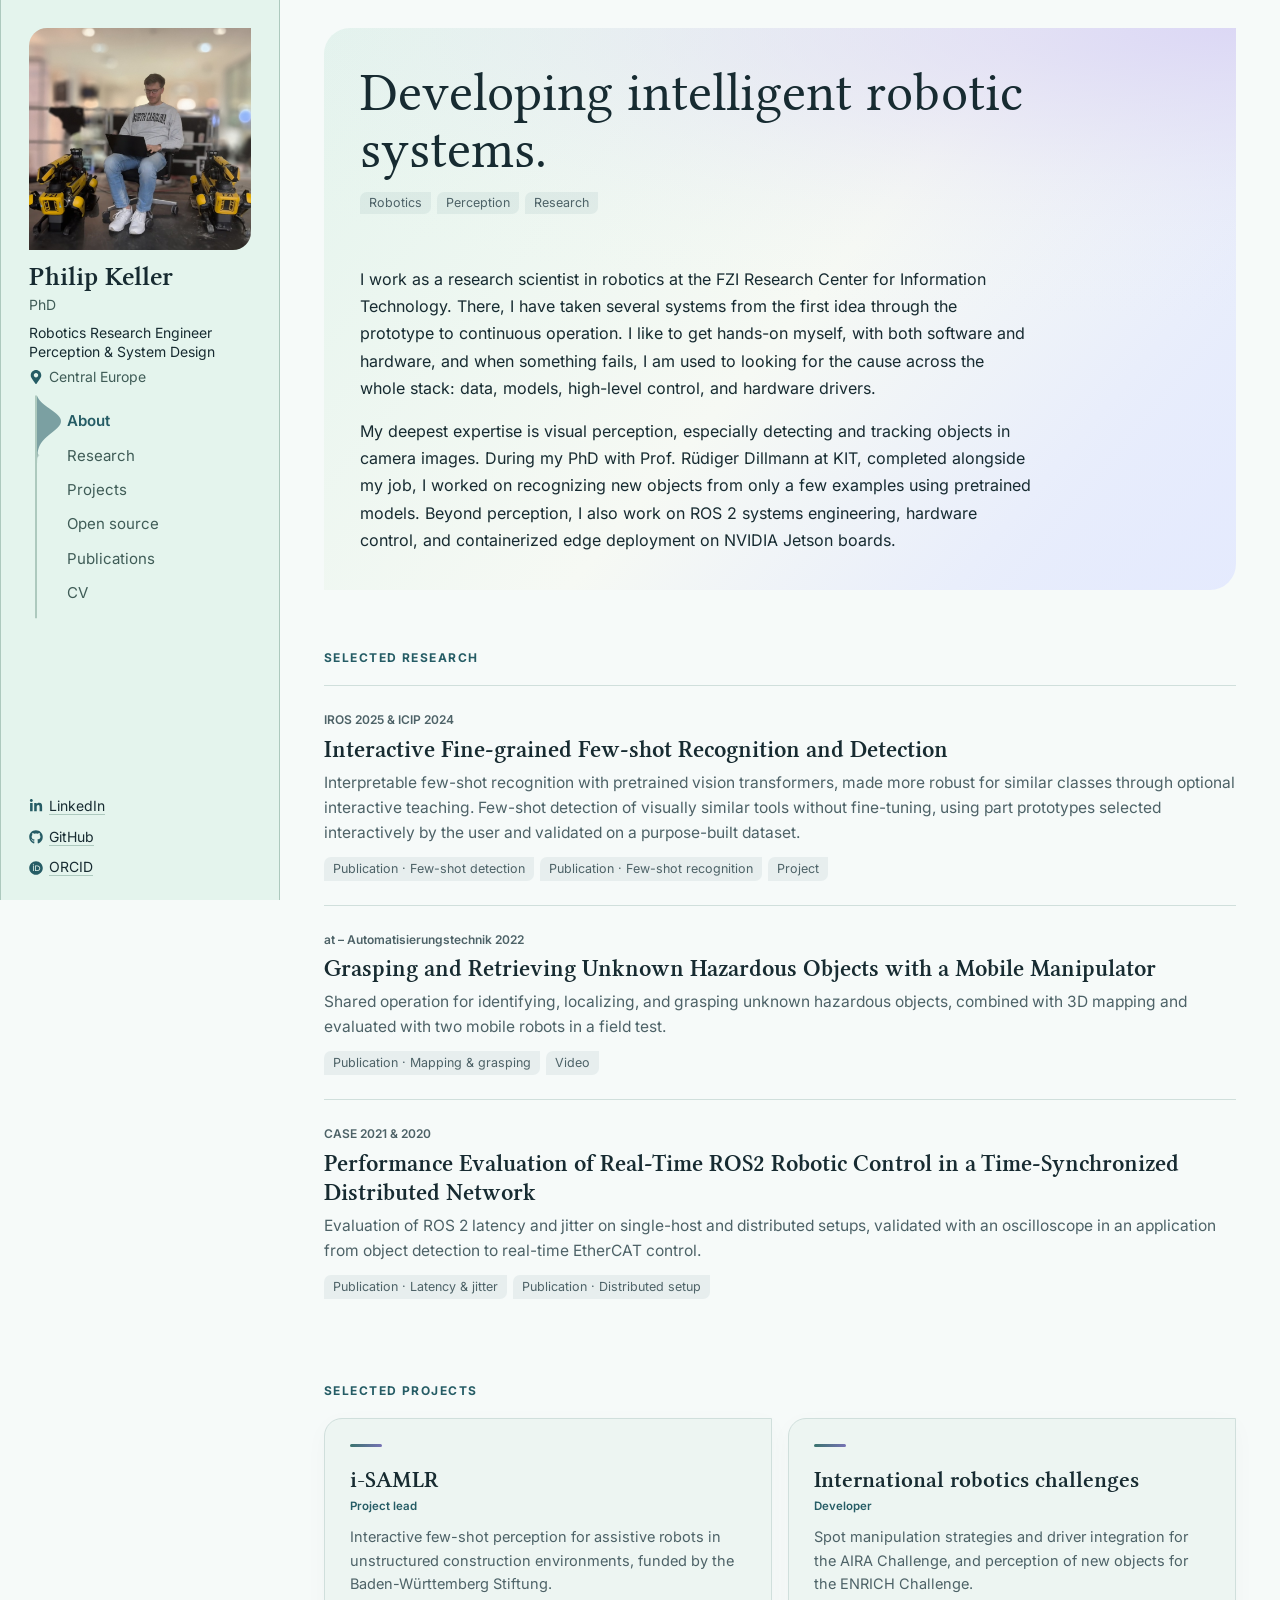
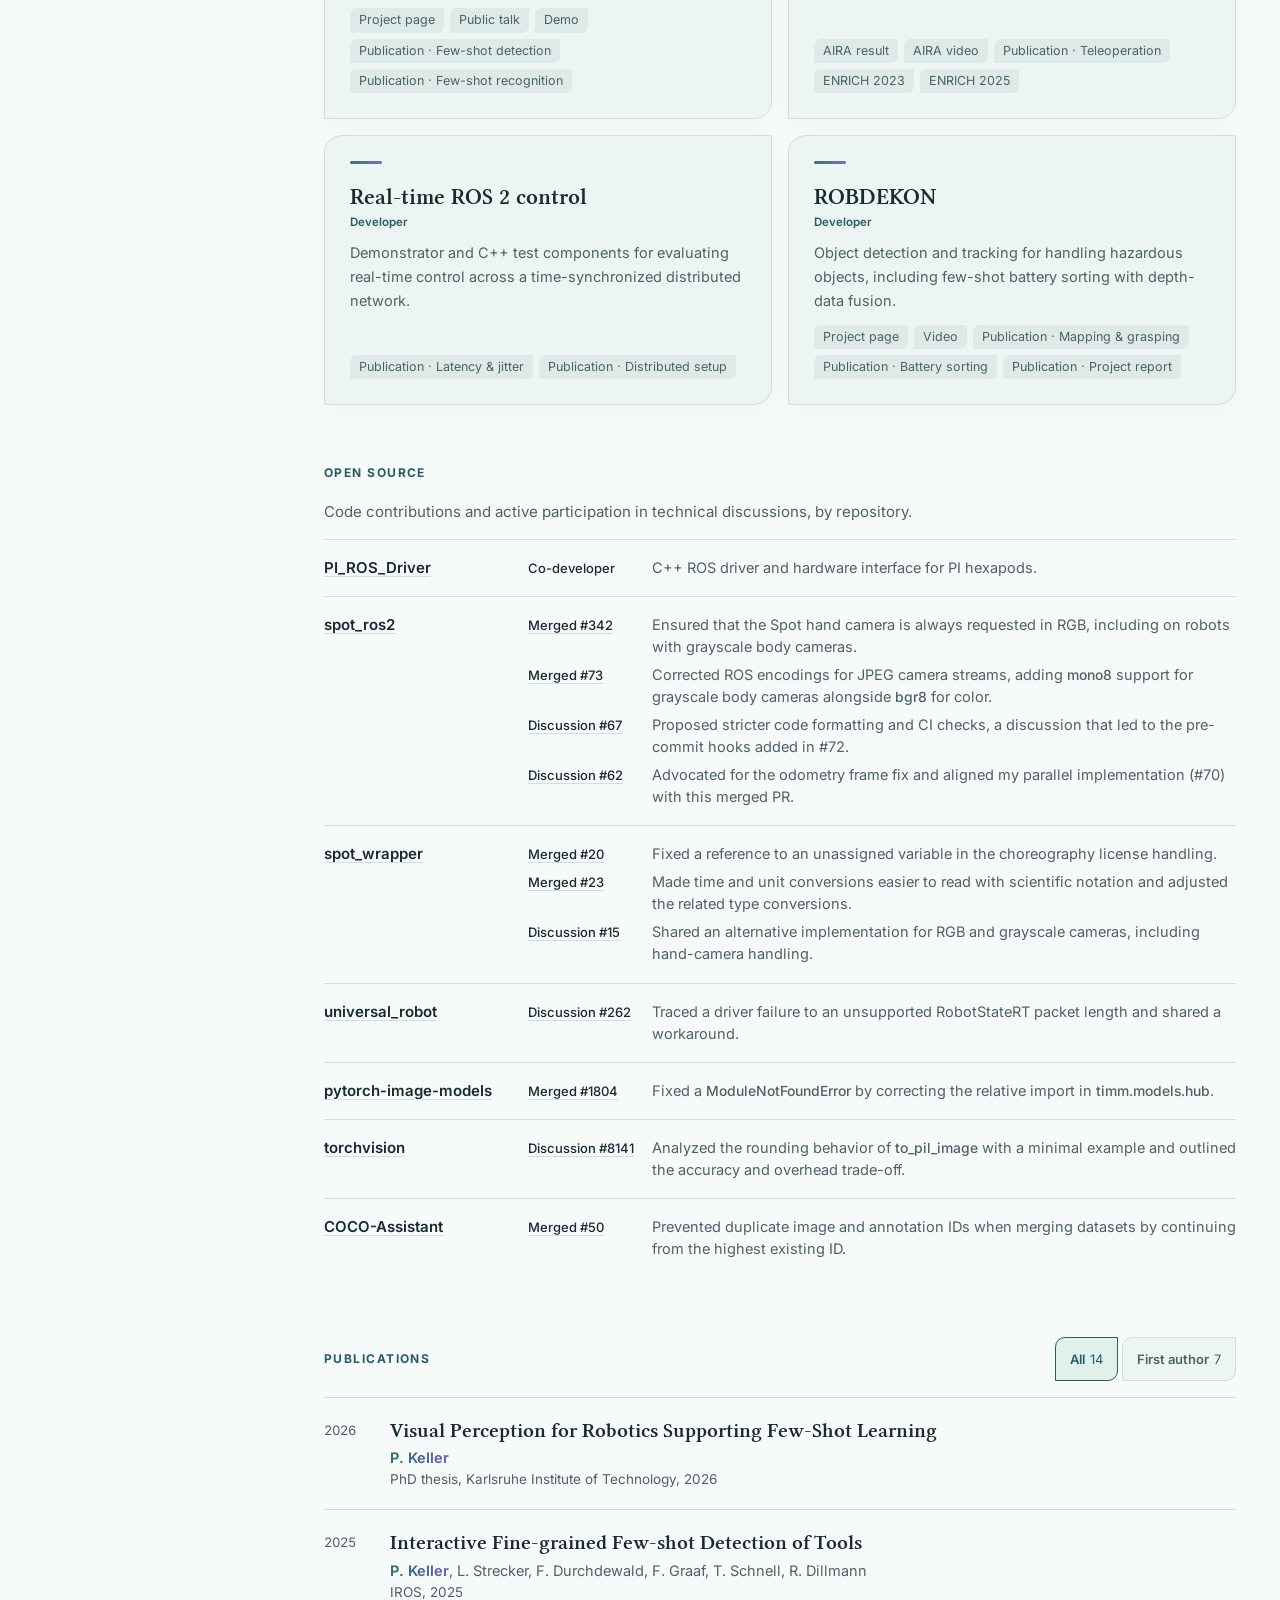
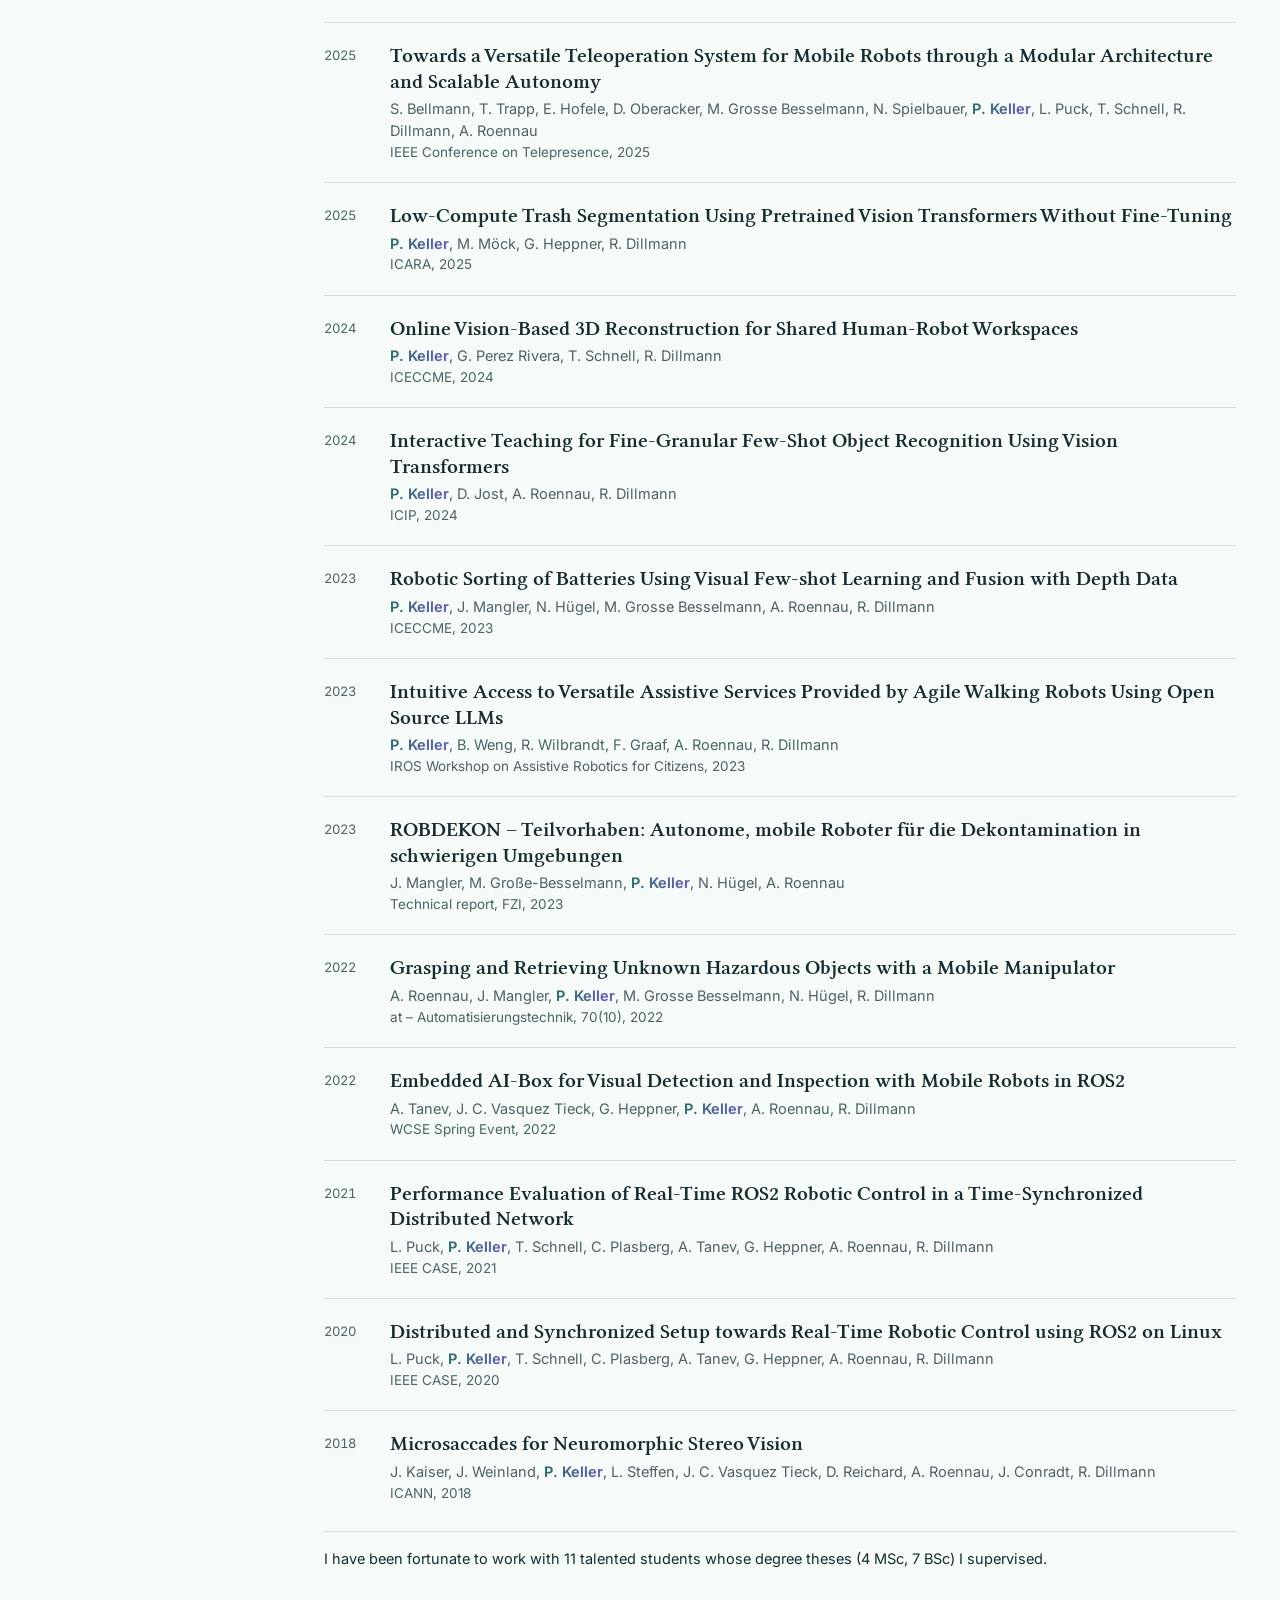
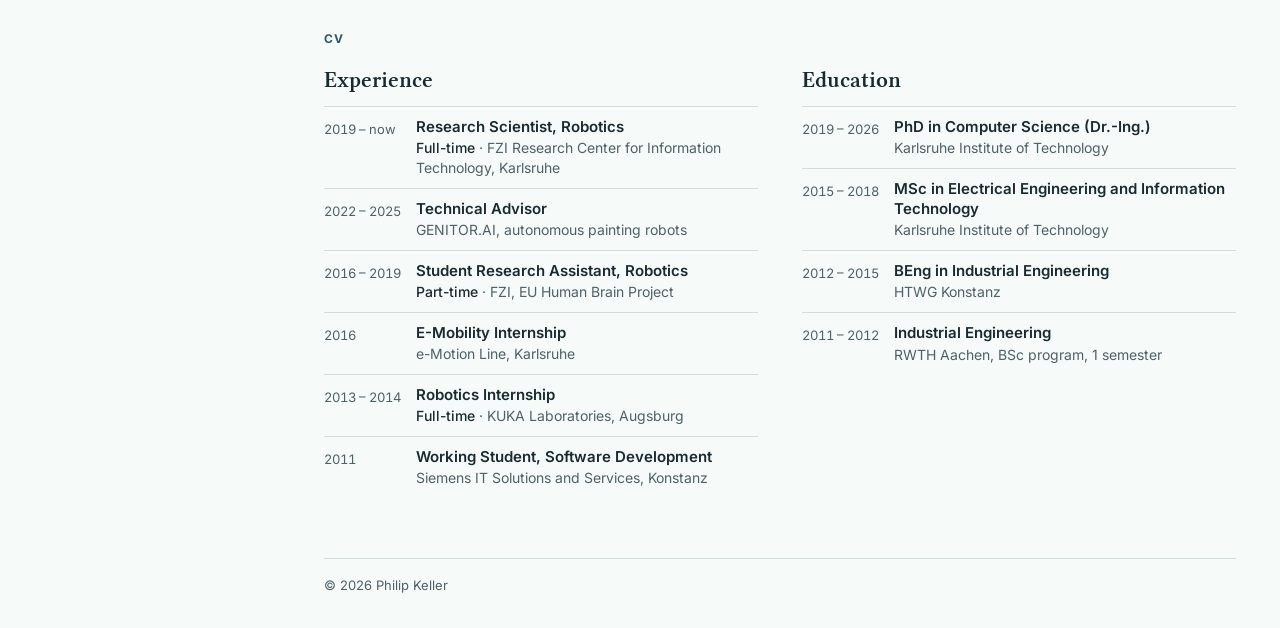
==== index.html @ fcc89dd8 "Add scroll morph header and section bells on narrow screens Co-Authored-By: Claude Opus 5.5 <noreply" ====
<!doctype html>
<html lang="en">
<head>
  <meta charset="utf-8">
  <meta name="viewport" content="width=device-width, initial-scale=1">
  <title>Philip Keller | Robotics Research Engineer</title>
  <meta name="description" content="Philip Keller is a robotics research engineer working on few-shot visual perception and system design for real hardware.">
  <meta name="color-scheme" content="light dark">
  <meta name="theme-color" media="(max-width: 860px) and (prefers-color-scheme: light)" content="#e4f4ed">
  <meta name="theme-color" media="(max-width: 860px) and (prefers-color-scheme: dark)" content="#1d3b36">
  <link rel="canonical" href="https://philipsgithub.github.io/">
  <link rel="icon" href="assets/favicon-white-32.png?v=3" sizes="32x32" type="image/png" media="(prefers-color-scheme: dark)">
  <link rel="icon" href="assets/favicon-white-128.png?v=3" sizes="128x128" type="image/png" media="(prefers-color-scheme: dark)">
  <link rel="icon" href="assets/favicon-black-32.png?v=3" sizes="32x32" type="image/png" media="(prefers-color-scheme: light)">
  <link rel="icon" href="assets/favicon-black-128.png?v=3" sizes="128x128" type="image/png" media="(prefers-color-scheme: light)">
  <link rel="apple-touch-icon" href="assets/apple-touch-icon.png?v=4" sizes="180x180">
  <meta property="og:type" content="profile">
  <meta property="og:title" content="Philip Keller | Robotics Research Engineer">
  <meta property="og:description" content="Few-shot visual perception and system design for real hardware.">
  <meta property="og:url" content="https://philipsgithub.github.io/">
  <meta property="og:image" content="https://philipsgithub.github.io/assets/robotics-photo.jpg">
  <link rel="preload" href="assets/fonts/Inter-Variable.woff2" as="font" type="font/woff2" crossorigin>
  <link rel="preload" href="assets/fonts/LibertinusSerif-Regular.woff2" as="font" type="font/woff2" crossorigin>
  <link rel="stylesheet" href="style.css">
  <link rel="stylesheet" href="common.css">
  <link rel="stylesheet" href="theme.css">
  <link rel="stylesheet" href="cv.css">
  <link rel="stylesheet" href="compact.css">
  <link rel="stylesheet" href="icons.css">
  <link rel="stylesheet" href="sidebar-fit.css">
  <link rel="stylesheet" href="top-header.css">
  <link rel="stylesheet" href="nav-rail.css">
  <link rel="stylesheet" href="shape-align.css">
  <link rel="stylesheet" href="narrow-nav.css">
  <link rel="stylesheet" href="entry-links.css">
  <link rel="stylesheet" href="density-row.css">
  <link rel="stylesheet" href="header-morph.css">
  <script src="script.js" defer></script>
  <script src="navigation.js" defer></script>
  <script src="compact.js" defer></script>
  <script src="about-align.js" defer></script>
  <script src="header-morph.js" defer></script>
  <script src="identity-align.js" defer></script>
  <script src="density-rail.js" defer></script>
</head>
<body>
  <a class="skip" href="#content">Skip to content</a>
  <div class="compact-bar">
    <a class="compact-id" href="#top" data-scroll-top>
      <img src="assets/robotics-photo.jpg" width="785" height="785" alt="">
      <span><strong>Philip Keller</strong><small>Robotics Research Engineer</small></span>
    </a>
    <nav aria-label="Sections, compact">
      <a href="#about">About</a>
      <a href="#research">Research</a>
      <a href="#projects">Projects</a>
      <a href="#open-source" aria-label="Open source"><span class="nav-full">Open source</span><span class="nav-short" aria-hidden="true">OSS</span></a>
      <a href="#publications" aria-label="Publications"><span class="nav-full">Publications</span><span class="nav-short" aria-hidden="true">Pubs</span></a>
      <a href="#cv">CV</a>
    </nav>
  </div>
  <div class="shell">
    <aside class="side">
      <div class="identity">
        <img src="assets/robotics-photo.jpg" width="785" height="785" alt="Philip Keller working on a laptop between two Spot robots" data-scroll-top>
        <div>
          <h1><a class="home-link" href="#top" data-scroll-top>Philip Keller</a></h1>
          <p class="degree">PhD</p>
          <p class="role"><span class="role-title">Robotics Research Engineer</span><br><span class="role-focus">Perception &amp; System Design</span></p>
          <p class="place"><svg class="icon" viewBox="0 0 750 1000" aria-hidden="true" focusable="false"><!-- Font Awesome Free 5.15.4 by @fontawesome - https://fontawesome.com License - https://fontawesome.com/license/free (Icons: CC BY 4.0, Fonts: SIL OFL 1.1, Code: MIT License) --><path d="M336 980C355 1007 395 1007 414 980C698 569 750 526 750 375C750 168 582 0 375 0C168 0 0 168 0 375C0 526 52 569 336 980ZM375 531C289 531 219 461 219 375C219 289 289 219 375 219C461 219 531 289 531 375C531 461 461 531 375 531Z"/></svg><span>Central Europe</span></p>
        </div>
      </div>
      <nav aria-label="Sections">
        <a href="#about">About</a>
        <a href="#research">Research</a>
        <a href="#projects">Projects</a>
        <a href="#open-source" aria-label="Open source"><span class="nav-full">Open source</span><span class="nav-short" aria-hidden="true">OSS</span></a>
        <a href="#publications" aria-label="Publications"><span class="nav-full">Publications</span><span class="nav-short" aria-hidden="true">Pubs</span></a>
        <a href="#cv">CV</a>
      </nav>
      <ul class="links">
        <li><a href="https://www.linkedin.com/in/philip-c-keller" rel="me noopener"><svg class="icon" viewBox="0 0 875 1000" aria-hidden="true" focusable="false"><!-- Font Awesome Free 5.15.4 by @fontawesome - https://fontawesome.com License - https://fontawesome.com/license/free (Icons: CC BY 4.0, Fonts: SIL OFL 1.1, Code: MIT License) --><path d="M196 875V291H14V875ZM105 211C163 211 210 163 210 105C210 47 163 0 105 0C47 0 0 47 0 105C0 163 47 211 105 211ZM875 875V554C875 397 842 276 658 276C570 276 510 325 486 371H483V291H309V875H491V586C491 510 505 436 599 436C692 436 694 523 694 591V875Z"/></svg><span>LinkedIn</span></a></li>
        <li><a href="https://github.com/philipsgithub" rel="me noopener"><svg class="icon" viewBox="0 0 969 1000" aria-hidden="true" focusable="false"><!-- Font Awesome Free 5.15.4 by @fontawesome - https://fontawesome.com License - https://fontawesome.com/license/free (Icons: CC BY 4.0, Fonts: SIL OFL 1.1, Code: MIT License) --><path d="M324 776C324 772 319 768 313 769C307 769 303 772 303 776C303 780 308 784 314 783C320 783 324 780 324 776ZM263 767C262 771 266 776 272 777C277 779 283 777 284 773C285 769 281 765 275 763C270 762 264 763 263 767ZM350 764C344 765 340 770 341 774C342 778 346 780 352 779C358 778 362 774 361 770C360 766 356 763 350 764ZM478 16C207 16 0 221 0 492C0 709 136 894 331 959C356 963 365 949 365 936C365 924 364 857 364 816C364 816 228 845 199 758C199 758 177 701 145 686C145 686 100 655 148 656C148 656 196 660 223 706C266 781 337 760 365 747C369 716 383 694 397 681C288 669 177 654 177 466C177 412 192 385 223 351C218 338 202 286 229 218C270 205 363 271 363 271C402 260 444 254 486 254C528 254 570 260 609 271C609 271 702 205 743 218C770 286 753 338 748 351C779 386 799 412 799 466C799 654 684 669 575 681C593 696 608 726 608 772C608 838 607 919 607 935C607 948 616 963 641 959C836 894 969 709 969 492C969 221 749 16 478 16ZM190 689C187 691 188 695 191 699C194 702 198 704 201 701C204 699 203 695 200 691C197 688 193 686 190 689ZM169 673C168 676 169 679 173 681C176 683 181 683 182 680C183 677 181 674 177 672C173 671 170 671 169 673ZM232 743C229 746 231 751 235 755C239 759 244 760 247 757C250 754 249 749 245 745C241 741 235 740 232 743ZM210 714C207 716 207 722 210 726C213 730 218 732 221 730C224 727 224 722 221 718C218 714 213 711 210 714Z"/></svg><span>GitHub</span></a></li>
        <li><a href="https://orcid.org/0000-0002-4588-0748" rel="me noopener"><svg class="icon" viewBox="0 0 1000 1000" aria-hidden="true" focusable="false"><!-- Font Awesome Free 5.15.4 by @fontawesome - https://fontawesome.com License - https://fontawesome.com/license/free (Icons: CC BY 4.0, Fonts: SIL OFL 1.1, Code: MIT License) --><path d="M576 368H486V668H579C711 668 741 568 741 518C741 437 690 368 576 368ZM500 16C232 16 16 232 16 500C16 768 232 984 500 984C768 984 984 768 984 500C984 232 768 16 500 16ZM342 720H284V315H342ZM313 269C292 269 275 252 275 231C275 210 292 192 313 192C334 192 351 210 351 231C351 252 334 269 313 269ZM586 721H428V315H585C735 315 801 422 801 518C801 622 720 721 586 721Z"/></svg><span>ORCID</span></a></li>
      </ul>
    </aside>

    <main id="content">
      <section id="about" class="intro">
        <div class="intro-heading">
        <h2>Developing intelligent robotic systems.</h2>
        <ul class="about-terms"><li>Robotics</li><li>Perception</li><li>Research</li></ul>
        </div>
        <div class="intro-copy">
        <p>I work as a research scientist in robotics at the FZI Research Center for Information Technology. There, I have taken several systems from the first idea through the prototype to continuous operation. I like to get hands-on myself, with both software and hardware, and when something fails, I am used to looking for the cause across the whole stack: data, models, high-level control, and hardware drivers.</p>
        <p>My deepest expertise is visual perception, especially detecting and tracking objects in camera images. During my PhD with Prof. Rüdiger Dillmann at KIT, completed alongside my job, I worked on recognizing new objects from only a few examples using pretrained models. Beyond perception, I also work on ROS&nbsp;2 systems engineering, hardware control, and containerized edge deployment on NVIDIA Jetson boards.</p>
        </div>
      </section>

      <section id="research">
        <h2 class="label">Selected research</h2>
        <article class="paper">
          <p class="venue">IROS 2025 &amp; ICIP 2024</p>
          <div>
            <h3>Interactive Fine-grained Few-shot Recognition and Detection</h3>
            <p>Interpretable few-shot recognition with pretrained vision transformers, made more robust for similar classes through optional interactive teaching. Few-shot detection of visually similar tools without fine-tuning, using part prototypes selected interactively by the user and validated on a purpose-built dataset.</p>
            <ul class="entry-links"><li><a href="https://doi.org/10.1109/IROS60139.2025.11246465" rel="noopener" aria-label="Publication · Few-shot detection: Interactive Fine-grained Few-shot Recognition and Detection">Publication · Few-shot detection</a></li><li><a href="https://doi.org/10.1109/ICIP51287.2024.10647556" rel="noopener" aria-label="Publication · Few-shot recognition: Interactive Fine-grained Few-shot Recognition and Detection">Publication · Few-shot recognition</a></li><li><a href="https://www.fzi.de/en/project/i-samlr/" rel="noopener" aria-label="Project: Interactive Fine-grained Few-shot Recognition and Detection">Project</a></li></ul>
          </div>
        </article>
        <article class="paper">
          <p class="venue">at – Automatisierungstechnik 2022</p>
          <div>
            <h3><a href="https://doi.org/10.1515/auto-2022-0061">Grasping and Retrieving Unknown Hazardous Objects with a Mobile Manipulator</a></h3>
            <p>Shared operation for identifying, localizing, and grasping unknown hazardous objects, combined with 3D mapping and evaluated with two mobile robots in a field test.</p>
            <ul class="entry-links"><li><a href="https://doi.org/10.1515/auto-2022-0061" rel="noopener" aria-label="Publication · Mapping &amp; grasping: Grasping and Retrieving Unknown Hazardous Objects with a Mobile Manipulator">Publication · Mapping &amp; grasping</a></li><li><a href="https://www.youtube.com/watch?v=ze_DPKZqLZw" rel="noopener" aria-label="Video: Grasping and Retrieving Unknown Hazardous Objects with a Mobile Manipulator">Video</a></li></ul>
          </div>
        </article>
        <article class="paper">
          <p class="venue">CASE 2021 &amp; 2020</p>
          <div>
            <h3><a href="https://doi.org/10.1109/CASE49439.2021.9551447">Performance Evaluation of Real-Time ROS2 Robotic Control in a Time-Synchronized Distributed Network</a></h3>
            <p>Evaluation of ROS&nbsp;2 latency and jitter on single-host and distributed setups, validated with an oscilloscope in an application from object detection to real-time EtherCAT control.</p>
            <ul class="entry-links"><li><a href="https://doi.org/10.1109/CASE49439.2021.9551447" rel="noopener" aria-label="Publication · Latency &amp; jitter: Performance Evaluation of Real-Time ROS2 Robotic Control in a Time-Synchronized Distributed Network">Publication · Latency &amp; jitter</a></li><li><a href="https://doi.org/10.1109/CASE48305.2020.9217010" rel="noopener" aria-label="Publication · Distributed setup: Performance Evaluation of Real-Time ROS2 Robotic Control in a Time-Synchronized Distributed Network">Publication · Distributed setup</a></li></ul>
          </div>
        </article>
      </section>

      <section id="projects">
        <h2 class="label">Selected projects</h2>
        <div class="grid">
          <article>
            <h3>i-SAMLR</h3>
            <p class="meta">Project lead</p>
            <p>Interactive few-shot perception for assistive robots in unstructured construction environments, funded by the Baden-Württemberg Stiftung.</p>
            <ul class="entry-links"><li><a href="https://www.fzi.de/en/project/i-samlr/" rel="noopener" aria-label="Project page: i-SAMLR">Project page</a></li><li><a href="https://www.drones-magazin.de/presse/bring-mir-den-hammer-kollege-roboter-vortrag-und-austausch-im-technoseum-zu-fragen-autonomer-robotik/" rel="noopener" aria-label="Public talk: i-SAMLR">Public talk</a></li><li><a href="https://www.fzi.de/en/2024/10/02/fzi-presents-mobile-robotics-on-day-of-german-unity/" rel="noopener" aria-label="Demo: i-SAMLR">Demo</a></li><li><a href="https://doi.org/10.1109/IROS60139.2025.11246465" rel="noopener" aria-label="Publication · Few-shot detection: i-SAMLR">Publication · Few-shot detection</a></li><li><a href="https://doi.org/10.1109/ICIP51287.2024.10647556" rel="noopener" aria-label="Publication · Few-shot recognition: i-SAMLR">Publication · Few-shot recognition</a></li></ul>
          </article>
          <article>
            <h3>International robotics challenges</h3>
            <p class="meta">Developer</p>
            <p>Spot manipulation strategies and driver integration for the AIRA Challenge, and perception of new objects for the ENRICH Challenge.</p>
            <ul class="entry-links"><li><a href="https://www.fzi.de/en/2024/06/19/fzi-research-center-for-information-technology-successful-at-aira-challenge/" rel="noopener" aria-label="AIRA result: International robotics challenges">AIRA result</a></li><li><a href="https://www.youtube.com/watch?v=AMxtxnGy-ZQ" rel="noopener" aria-label="AIRA video: International robotics challenges">AIRA video</a></li><li><a href="https://doi.org/10.1109/Telepresence66096.2025.11521742" rel="noopener" aria-label="Publication · Teleoperation: International robotics challenges">Publication · Teleoperation</a></li><li><a href="https://www.fkie.fraunhofer.de/en/press-releases/enrich2023-review.html" rel="noopener" aria-label="ENRICH 2023: International robotics challenges">ENRICH 2023</a></li><li><a href="https://www.fkie.fraunhofer.de/en/press-releases/summary-european-robotics-hackathon-2025.html" rel="noopener" aria-label="ENRICH 2025: International robotics challenges">ENRICH 2025</a></li></ul>
          </article>
          <article>
            <h3>Real-time ROS&nbsp;2 control</h3>
            <p class="meta">Developer</p>
            <p>Demonstrator and C++ test components for evaluating real-time control across a time-synchronized distributed network.</p>
            <ul class="entry-links"><li><a href="https://doi.org/10.1109/CASE49439.2021.9551447" rel="noopener" aria-label="Publication · Latency &amp; jitter: Real-time ROS 2 control">Publication · Latency &amp; jitter</a></li><li><a href="https://doi.org/10.1109/CASE48305.2020.9217010" rel="noopener" aria-label="Publication · Distributed setup: Real-time ROS 2 control">Publication · Distributed setup</a></li></ul>
          </article>
          <article>
            <h3>ROBDEKON</h3>
            <p class="meta">Developer</p>
            <p>Object detection and tracking for handling hazardous objects, including few-shot battery sorting with depth-data fusion.</p>
            <ul class="entry-links"><li><a href="https://www.fzi.de/en/project/robdekon-i-and-ii/" rel="noopener" aria-label="Project page: ROBDEKON">Project page</a></li><li><a href="https://www.youtube.com/watch?v=ze_DPKZqLZw" rel="noopener" aria-label="Video: ROBDEKON">Video</a></li><li><a href="https://doi.org/10.1515/auto-2022-0061" rel="noopener" aria-label="Publication · Mapping &amp; grasping: ROBDEKON">Publication · Mapping &amp; grasping</a></li><li><a href="https://doi.org/10.1109/ICECCME57830.2023.10253347" rel="noopener" aria-label="Publication · Battery sorting: ROBDEKON">Publication · Battery sorting</a></li><li><a href="https://doi.org/10.2314/KXP:1880638576" rel="noopener" aria-label="Publication · Project report: ROBDEKON">Publication · Project report</a></li></ul>
          </article>
        </div>
      </section>

      <section id="open-source">
        <h2 class="label">Open source</h2>
        <div class="oss-body">
          <p class="oss-intro">Code contributions and active participation in technical discussions, by repository.</p>
          <ul class="oss-repos">
            <li><a class="oss-repo" href="https://github.com/PI-PhysikInstrumente/PI_ROS_Driver"><code>PI_ROS_Driver</code></a><ul class="oss-items"><li><span class="oss-ref">Co-developer</span><span class="oss-text">C++ ROS driver and hardware interface for PI hexapods.</span></li></ul></li>
            <li><a class="oss-repo" href="https://github.com/rai-opensource/spot_ros2"><code>spot_ros2</code></a><ul class="oss-items"><li><a class="oss-ref" href="https://github.com/rai-opensource/spot_ros2/pull/342">Merged #342</a><span class="oss-text">Ensured that the Spot hand camera is always requested in RGB, including on robots with grayscale body cameras.</span></li><li><a class="oss-ref" href="https://github.com/rai-opensource/spot_ros2/pull/73">Merged #73</a><span class="oss-text">Corrected ROS encodings for JPEG camera streams, adding <code>mono8</code> support for grayscale body cameras alongside <code>bgr8</code> for color.</span></li><li><a class="oss-ref" href="https://github.com/rai-opensource/spot_ros2/issues/67">Discussion #67</a><span class="oss-text">Proposed stricter code formatting and CI checks, a discussion that led to the pre-commit hooks added in #72.</span></li><li><a class="oss-ref" href="https://github.com/rai-opensource/spot_ros2/pull/62#issuecomment-1578818037">Discussion #62</a><span class="oss-text">Advocated for the odometry frame fix and aligned my parallel implementation (#70) with this merged PR.</span></li></ul></li>
            <li><a class="oss-repo" href="https://github.com/rai-opensource/spot_wrapper"><code>spot_wrapper</code></a><ul class="oss-items"><li><a class="oss-ref" href="https://github.com/rai-opensource/spot_wrapper/pull/20">Merged #20</a><span class="oss-text">Fixed a reference to an unassigned variable in the choreography license handling.</span></li><li><a class="oss-ref" href="https://github.com/rai-opensource/spot_wrapper/pull/23">Merged #23</a><span class="oss-text">Made time and unit conversions easier to read with scientific notation and adjusted the related type conversions.</span></li><li><a class="oss-ref" href="https://github.com/rai-opensource/spot_wrapper/pull/15#issuecomment-1568293841">Discussion #15</a><span class="oss-text">Shared an alternative implementation for RGB and grayscale cameras, including hand-camera handling.</span></li></ul></li>
            <li><a class="oss-repo" href="https://github.com/ros-industrial/universal_robot"><code>universal_robot</code></a><ul class="oss-items"><li><a class="oss-ref" href="https://github.com/ros-industrial/universal_robot/issues/262#issuecomment-305138352">Discussion #262</a><span class="oss-text">Traced a driver failure to an unsupported RobotStateRT packet length and shared a workaround.</span></li></ul></li>
            <li><a class="oss-repo" href="https://github.com/huggingface/pytorch-image-models"><code>pytorch-image-models</code></a><ul class="oss-items"><li><a class="oss-ref" href="https://github.com/huggingface/pytorch-image-models/pull/1804">Merged #1804</a><span class="oss-text">Fixed a <code>ModuleNotFoundError</code> by correcting the relative import in <code>timm.models.hub</code>.</span></li></ul></li>
            <li><a class="oss-repo" href="https://github.com/pytorch/vision"><code>torchvision</code></a><ul class="oss-items"><li><a class="oss-ref" href="https://github.com/pytorch/vision/issues/8141#issuecomment-3795809474">Discussion #8141</a><span class="oss-text">Analyzed the rounding behavior of <code>to_pil_image</code> with a minimal example and outlined the accuracy and overhead trade-off.</span></li></ul></li>
            <li><a class="oss-repo" href="https://github.com/ashnair1/COCO-Assistant"><code>COCO-Assistant</code></a><ul class="oss-items"><li><a class="oss-ref" href="https://github.com/ashnair1/COCO-Assistant/pull/50">Merged #50</a><span class="oss-text">Prevented duplicate image and annotation IDs when merging datasets by continuing from the highest existing ID.</span></li></ul></li>
          </ul>
        </div>
      </section>

      <section id="publications">
        <div class="pub-head">
          <h2 class="label">Publications</h2>
          <div class="filter" role="group" aria-label="Filter publications">
            <button type="button" data-filter="all" aria-pressed="true">All <span>14</span></button>
            <button type="button" data-filter="first" aria-pressed="false">First author <span>7</span></button>
          </div>
        </div>
        <ol class="pubs">
          <li data-first data-year="2026"><a href="https://doi.org/10.5445/IR/1000197460">Visual Perception for Robotics Supporting Few-Shot Learning</a><p><b>P. Keller</b></p><p class="src">PhD thesis, Karlsruhe Institute of Technology, 2026</p></li>
          <li data-first data-year="2025"><a href="https://doi.org/10.1109/IROS60139.2025.11246465">Interactive Fine-grained Few-shot Detection of Tools</a><p><b>P. Keller</b>, L. Strecker, F. Durchdewald, F. Graaf, T. Schnell, R. Dillmann</p><p class="src">IROS, 2025</p></li>
          <li data-year="2025"><a href="https://doi.org/10.1109/Telepresence66096.2025.11521742">Towards a Versatile Teleoperation System for Mobile Robots through a Modular Architecture and Scalable Autonomy</a><p>S. Bellmann, T. Trapp, E. Hofele, D. Oberacker, M. Grosse Besselmann, N. Spielbauer, <b>P. Keller</b>, L. Puck, T. Schnell, R. Dillmann, A. Roennau</p><p class="src">IEEE Conference on Telepresence, 2025</p></li>
          <li data-first data-year="2025"><a href="https://doi.org/10.1109/ICARA64554.2025.10977695">Low-Compute Trash Segmentation Using Pretrained Vision Transformers Without Fine-Tuning</a><p><b>P. Keller</b>, M. Möck, G. Heppner, R. Dillmann</p><p class="src">ICARA, 2025</p></li>
          <li data-first data-year="2024"><a href="https://doi.org/10.1109/ICECCME62383.2024.10797153">Online Vision-Based 3D Reconstruction for Shared Human-Robot Workspaces</a><p><b>P. Keller</b>, G. Perez Rivera, T. Schnell, R. Dillmann</p><p class="src">ICECCME, 2024</p></li>
          <li data-first data-year="2024"><a href="https://doi.org/10.1109/ICIP51287.2024.10647556">Interactive Teaching for Fine-Granular Few-Shot Object Recognition Using Vision Transformers</a><p><b>P. Keller</b>, D. Jost, A. Roennau, R. Dillmann</p><p class="src">ICIP, 2024</p></li>
          <li data-first data-year="2023"><a href="https://doi.org/10.1109/ICECCME57830.2023.10253347">Robotic Sorting of Batteries Using Visual Few-shot Learning and Fusion with Depth Data</a><p><b>P. Keller</b>, J. Mangler, N. Hügel, M. Grosse Besselmann, A. Roennau, R. Dillmann</p><p class="src">ICECCME, 2023</p></li>
          <li data-first data-year="2023"><a href="https://drive.google.com/file/d/1JzyzgvgRz0C0sQnbJlCnEIGaX5K6ErEm/view">Intuitive Access to Versatile Assistive Services Provided by Agile Walking Robots Using Open Source LLMs</a><p><b>P. Keller</b>, B. Weng, R. Wilbrandt, F. Graaf, A. Roennau, R. Dillmann</p><p class="src">IROS Workshop on Assistive Robotics for Citizens, 2023</p></li>
          <li data-year="2023"><a href="https://doi.org/10.2314/KXP:1880638576">ROBDEKON – Teilvorhaben: Autonome, mobile Roboter für die Dekontamination in schwierigen Umgebungen</a><p>J. Mangler, M. Große-Besselmann, <b>P. Keller</b>, N. Hügel, A. Roennau</p><p class="src">Technical report, FZI, 2023</p></li>
          <li data-year="2022"><a href="https://doi.org/10.1515/auto-2022-0061">Grasping and Retrieving Unknown Hazardous Objects with a Mobile Manipulator</a><p>A. Roennau, J. Mangler, <b>P. Keller</b>, M. Grosse Besselmann, N. Hügel, R. Dillmann</p><p class="src">at – Automatisierungstechnik, 70(10), 2022</p></li>
          <li data-year="2022"><a href="https://doi.org/10.18178/wcse.2022.04.054">Embedded AI-Box for Visual Detection and Inspection with Mobile Robots in ROS2</a><p>A. Tanev, J. C. Vasquez Tieck, G. Heppner, <b>P. Keller</b>, A. Roennau, R. Dillmann</p><p class="src">WCSE Spring Event, 2022</p></li>
          <li data-year="2021"><a href="https://doi.org/10.1109/CASE49439.2021.9551447">Performance Evaluation of Real-Time ROS2 Robotic Control in a Time-Synchronized Distributed Network</a><p>L. Puck, <b>P. Keller</b>, T. Schnell, C. Plasberg, A. Tanev, G. Heppner, A. Roennau, R. Dillmann</p><p class="src">IEEE CASE, 2021</p></li>
          <li data-year="2020"><a href="https://doi.org/10.1109/CASE48305.2020.9217010">Distributed and Synchronized Setup towards Real-Time Robotic Control using ROS2 on Linux</a><p>L. Puck, <b>P. Keller</b>, T. Schnell, C. Plasberg, A. Tanev, G. Heppner, A. Roennau, R. Dillmann</p><p class="src">IEEE CASE, 2020</p></li>
          <li data-year="2018"><a href="https://doi.org/10.1007/978-3-030-01418-6_24">Microsaccades for Neuromorphic Stereo Vision</a><p>J. Kaiser, J. Weinland, <b>P. Keller</b>, L. Steffen, J. C. Vasquez Tieck, D. Reichard, A. Roennau, J. Conradt, R. Dillmann</p><p class="src">ICANN, 2018</p></li>
        </ol>
        <p class="pub-note">I have been fortunate to work with 11 talented students whose degree theses (4&nbsp;MSc, 7&nbsp;BSc) I supervised.</p>
      </section>

      <section id="cv">
        <h2 class="label">CV</h2>
        <div class="cv-body">
          <div class="cv-group"><h3>Experience</h3><dl class="timeline"><dt>2019 – now</dt><dd><b>Research Scientist, Robotics</b><span class="where"><span class="kind">Full-time</span> · FZI Research Center for Information Technology, Karlsruhe</span></dd><dt>2022 – 2025</dt><dd><b>Technical Advisor</b><span class="where">GENITOR.AI, autonomous painting robots</span></dd><dt>2016 – 2019</dt><dd><b>Student Research Assistant, Robotics</b><span class="where"><span class="kind">Part-time</span> · FZI, EU Human Brain Project</span></dd><dt>2016</dt><dd><b>E-Mobility Internship</b><span class="where">e-Motion Line, Karlsruhe</span></dd><dt>2013 – 2014</dt><dd><b>Robotics Internship</b><span class="where"><span class="kind">Full-time</span> · KUKA Laboratories, Augsburg</span></dd><dt>2011</dt><dd><b>Working Student, Software Development</b><span class="where">Siemens IT Solutions and Services, Konstanz</span></dd></dl></div>
          <div class="cv-group"><h3>Education</h3><dl class="timeline"><dt>2019 – 2026</dt><dd><b>PhD in Computer Science (Dr.-Ing.)</b><span class="where">Karlsruhe Institute of Technology</span></dd><dt>2015 – 2018</dt><dd><b>MSc in Electrical Engineering and Information Technology</b><span class="where">Karlsruhe Institute of Technology</span></dd><dt>2012 – 2015</dt><dd><b>BEng in Industrial Engineering</b><span class="where">HTWG Konstanz</span></dd><dt>2011 – 2012</dt><dd><b>Industrial Engineering</b><span class="where">RWTH Aachen, BSc program, 1 semester</span></dd></dl></div>
        </div>
      </section>

      <footer>© 2026 Philip Keller</footer>
    </main>
  </div>
</body>
</html>
---- style.css ----
@font-face { font-family: "Libertinus Serif"; src: url("assets/fonts/LibertinusSerif-Regular.woff2") format("woff2"); font-weight: 400; font-style: normal; font-display: swap; }
@font-face { font-family: "Libertinus Serif"; src: url("assets/fonts/LibertinusSerif-Semibold.woff2") format("woff2"); font-weight: 600; font-style: normal; font-display: swap; }
@font-face { font-family: "Inter"; src: url("assets/fonts/Inter-Variable.woff2") format("woff2"); font-weight: 400 700; font-style: normal; font-display: swap; }

:root {
  --bg: #fbfaf8;
  --panel: #f3f0ec;
  --text: #211d20;
  --muted: #575056;
  --line: #ded8d3;
  --accent: #7c2156;
  --accent-soft: #f4e6ef;
  --serif: "Libertinus Serif", serif;
  --sans: "Inter", sans-serif;
  --mono: "Inter", sans-serif;
}

@media (prefers-color-scheme: dark) {
  :root {
    --bg: #171416;
    --panel: #211d20;
    --text: #f1edef;
    --muted: #c2b9be;
    --line: #393237;
    --accent: #eb9acb;
    --accent-soft: #3a2331;
  }
}

* { box-sizing: border-box; }
html { scroll-behavior: auto; scroll-padding-top: 24px; }
body { margin: 0; background: var(--bg); color: var(--text); font: 17px/1.6 var(--sans); }
a { color: inherit; text-decoration-color: var(--line); text-underline-offset: 3px; }
a:hover { color: var(--accent); text-decoration-color: currentColor; }
:focus-visible { outline: 2px solid var(--accent); outline-offset: 2px; border-radius: 2px; }
code { font: .88em var(--mono); }
h1, h2, h3, p { margin: 0; }

.skip { position: absolute; left: -999px; top: 8px; background: var(--text); color: var(--bg); padding: 6px 12px; z-index: 10; }
.skip:focus { left: 8px; }

.shell { display: grid; grid-template-columns: 310px minmax(0, 1fr); max-width: 1180px; margin: 0 auto; }

.side { position: sticky; top: 0; height: 100vh; overflow-y: auto; padding: 44px 32px; border-right: 1px solid var(--line); display: flex; flex-direction: column; gap: 28px; }
.identity img { display: block; width: 148px; height: auto; border-radius: 4px; margin-bottom: 20px; }
.side h1 { font: 600 29px/1.15 var(--serif); }
.degree { color: var(--muted); font-size: 14px; margin-top: 2px; }
.role { font-size: 15px; line-height: 1.45; margin-top: 12px; }
.place { color: var(--muted); font-size: 14px; margin-top: 6px; }

.side nav { display: flex; flex-direction: column; }
.side nav a { padding: 5px 0 5px 12px; border-left: 2px solid var(--line); color: var(--muted); font-size: 15px; text-decoration: none; }
.side nav a:hover { color: var(--text); }
.side nav a.active { color: var(--accent); border-left-color: var(--accent); font-weight: 600; }

.links { list-style: none; display: flex; flex-wrap: wrap; gap: 4px 16px; margin: auto 0 0; padding: 0; font-size: 14px; }

main { padding: 64px clamp(32px, 6vw, 84px) 40px; min-width: 0; }
section { margin-bottom: 68px; }
.intro h2 { font: 500 clamp(32px, 4.2vw, 46px)/1.12 var(--serif); letter-spacing: -.01em; max-width: 17em; margin-bottom: 26px; }
.intro p { max-width: 40em; }
.intro p + p { margin-top: 14px; }

.label { font: 700 13px/1.3 var(--sans); letter-spacing: .09em; text-transform: uppercase; color: var(--accent); margin-bottom: 20px; }

.paper { display: grid; grid-template-columns: 118px minmax(0, 1fr); gap: 18px; padding: 18px 0; border-top: 1px solid var(--line); }
.venue { font-size: 13px; font-weight: 600; color: var(--muted); padding-top: 3px; }
.paper h3 { font: 600 19px/1.32 var(--serif); margin-bottom: 6px; }
.paper h3 a { text-decoration: none; }
.paper p:not(.venue) { color: var(--muted); font-size: 16px; }

.grid { display: grid; grid-template-columns: repeat(2, minmax(0, 1fr)); gap: 14px; }
.grid article { background: var(--panel); border-radius: 6px; padding: 20px; }
.meta { color: var(--accent); font-size: 12.5px; font-weight: 600; margin-bottom: 6px; }
.grid h3 { font: 600 18px/1.3 var(--serif); margin-bottom: 6px; }
.grid article > p:last-child { color: var(--muted); font-size: 15px; line-height: 1.5; }

.plain { list-style: none; margin: 0; padding: 0; }
.plain li { display: grid; grid-template-columns: 210px minmax(0, 1fr); gap: 16px; padding: 10px 0; border-top: 1px solid var(--line); font-size: 15.5px; }
.plain span { color: var(--muted); }

.pub-head { display: flex; justify-content: space-between; align-items: center; gap: 12px; flex-wrap: wrap; margin-bottom: 16px; }
.pub-head .label { margin: 0; }
.filter { display: none; gap: 4px; }
.js .filter { display: flex; }
.filter button { font: 600 13px var(--sans); color: var(--muted); background: none; border: 1px solid var(--line); border-radius: 999px; padding: 5px 12px; min-height: 32px; cursor: pointer; }
.filter button span { font-weight: 400; margin-left: 2px; }
.filter button[aria-pressed="true"] { color: var(--accent); background: var(--accent-soft); border-color: var(--accent); }

.pubs { list-style: none; margin: 0; padding: 0; }
.pubs li { position: relative; padding: 13px 0 13px 66px; border-top: 1px solid var(--line); font-size: 15px; line-height: 1.45; }
.pubs li[hidden] { display: none; }
.pubs li::before { content: attr(data-year); position: absolute; left: 0; top: 14px; color: var(--muted); font-size: 13px; font-variant-numeric: tabular-nums; }
.pubs li > a { display: block; font-family: var(--serif); font-size: 17px; font-weight: 600; line-height: 1.32; text-decoration: none; margin-bottom: 3px; }
.pubs p { color: var(--muted); }
.pubs b { color: var(--text); font-weight: 600; }
.pubs .src { font-style: italic; }

.timeline { display: grid; grid-template-columns: 118px minmax(0, 1fr); margin: 0; }
.timeline dt, .timeline dd { margin: 0; padding: 11px 0; border-top: 1px solid var(--line); }
.timeline dt { color: var(--muted); font-size: 13px; padding-top: 14px; font-variant-numeric: tabular-nums; }
.timeline dd { color: var(--muted); font-size: 15px; }
.timeline b { display: block; color: var(--text); font-weight: 600; font-size: 16px; }
.note { margin-top: 18px; color: var(--muted); font-size: 15px; }

footer { color: var(--muted); font-size: 13px; border-top: 1px solid var(--line); padding-top: 16px; }

@media (max-width: 860px) {
  body { font-size: 16px; }
  html { scroll-padding-top: 62px; }
  .shell { display: flex; flex-direction: column; }
  .side { display: contents; }
  .identity { order: 1; display: flex; gap: 16px; align-items: center; padding: 24px 16px 12px; }
  .identity img { width: 88px; margin: 0; flex: none; }
  .side h1 { font-size: 25px; }
  .role { font-size: 14px; margin-top: 6px; }
  .place { font-size: 13px; margin-top: 2px; }
  .links { order: 2; margin: 0; padding: 0 16px 12px; }
  .side nav { order: 3; position: sticky; top: 0; z-index: 5; flex-direction: row; gap: 16px; overflow-x: auto; padding: 0 16px; background: var(--bg); border-bottom: 1px solid var(--line); scrollbar-width: none; }
  main { order: 4; }
  .side nav a { flex: none; padding: 11px 0; border-left: 0; border-bottom: 2px solid transparent; font-size: 14px; }
  .side nav a.active { border-bottom-color: var(--accent); }
  main { padding: 36px 16px 28px; }
  section { margin-bottom: 52px; }
  .grid { grid-template-columns: minmax(0, 1fr); }
  .paper { grid-template-columns: minmax(0, 1fr); gap: 4px; }
  .plain li { grid-template-columns: minmax(0, 1fr); gap: 2px; }
  .pubs li { padding-left: 0; }
  .pubs li::before { position: static; display: block; margin-bottom: 2px; }
  .timeline { grid-template-columns: 92px minmax(0, 1fr); }
}

@media (prefers-reduced-motion: reduce) {
  html { scroll-behavior: auto; }
}

/* Libertinus carries the headings; Inter carries all reading and interface text. */
body { font: 16.5px/1.62 var(--sans); font-variant-numeric: lining-nums; }
.side h1 { font: 600 33px/1.12 var(--serif); }
.intro h2 { font: 400 clamp(38px, 4.6vw, 54px)/1.08 var(--serif); letter-spacing: 0; }
.paper h3 { font: 600 23px/1.22 var(--serif); margin-bottom: 7px; }
.paper p:not(.venue) { font-size: 15.5px; line-height: 1.6; }
.grid h3 { font: 600 21.5px/1.2 var(--serif); }
.grid article > p:last-child { font-size: 14.5px; line-height: 1.55; }
.plain li { font-size: 15px; }
code { font: 500 .95em var(--mono); }
.pubs li { font-size: 14.5px; line-height: 1.5; }
.pubs li > a { font-size: 20px; line-height: 1.22; margin-bottom: 4px; }
.pubs .src { font-style: normal; font-size: 13.5px; }
.timeline dd { font-size: 14.5px; }
.timeline b { font-size: 15.5px; }
.note { font-size: 14.5px; }

@media (max-width: 860px) {
  body { font-size: 16px; }
  .side h1 { font-size: 28px; }
  .intro h2 { font-size: 36px; }
  .paper h3 { font-size: 21.5px; }
}
---- common.css ----
/* Static surfaces. Sidebar scrolling is eased in script.js so its speed is controlled. */
html { scroll-behavior: auto !important; scroll-padding-top: 24px; }
*, *::before, *::after {
  animation: none !important;
  transition: none !important;
  scroll-behavior: auto !important;
}
body { background: var(--bg); }
.shell { max-width: 1320px; grid-template-columns: 280px minmax(0, 1fr); }
.side { padding: 44px 28px 28px; background: var(--sidebar); border-color: var(--line); }
.identity img { width: 136px; border-radius: 18px; border: 1px solid var(--line); }
.side h1 { font-size: 32px; }
.side nav { gap: 5px; }
.side nav a {
  border: 1px solid transparent;
  border-radius: 10px;
  padding: 10px 12px;
  min-height: 44px;
  font-weight: 600;
  font-size: 14px;
}
.side nav a:hover { background: var(--panel); color: var(--text); }
.side nav a.active { background: var(--accent-soft); border-color: var(--active-line); color: var(--accent); }
.links { gap: 10px 16px; }
.links a { display: inline-block; padding: 6px 0; }
main { padding: 44px 44px 32px; }
section { margin-bottom: 60px; }
.intro {
  position: relative;
  isolation: isolate;
  overflow: hidden;
  padding: 0;
  border: 1px solid var(--hero-line);
  border-radius: 26px;
  background: var(--bg);
}
.intro-heading { padding: 36px; background: var(--hero-gradient); }
.intro-copy { padding: 28px 36px 36px; background: var(--bg); border-top: 1px solid var(--hero-line); }
.intro-heading::before {
  content: "";
  display: block;
  width: 64px;
  height: 5px;
  border-radius: 99px;
  background: var(--accent-gradient);
  margin-bottom: 24px;
}
.intro .eyebrow {
  color: var(--accent);
  font: 600 11px/1.5 var(--sans);
  letter-spacing: .13em;
  text-transform: uppercase;
  margin: 0 0 18px;
}
.intro h2 { font-size: clamp(38px, 4.2vw, 56px); line-height: 1.07; max-width: 16em; margin-bottom: 0; }
.intro p:not(.eyebrow) { font-size: 16px; line-height: 1.7; max-width: 42em; }
.intro h2 + p { margin-top: 0; }
.intro p + p { margin-top: 16px; }
.label { font-size: 12px; letter-spacing: .12em; }
.paper { grid-template-columns: 100px minmax(0, 1fr); gap: 18px; padding: 24px 0; }
.paper h3 { font-size: 24px; }
.paper a:hover, .pubs li > a:hover { text-decoration: underline; }
.venue { font-size: 12px; }
.grid { gap: 16px; }
.grid article {
  border: 1px solid var(--line);
  border-radius: 18px;
  background: var(--panel);
  padding: 25px;
  box-shadow: 0 6px 24px var(--shadow);
}
.grid article::before {
  content: "";
  display: block;
  width: 32px;
  height: 3px;
  border-radius: 8px;
  background: var(--accent-gradient);
  margin-bottom: 19px;
}
.grid h3 { font-size: 23px; margin-bottom: 10px; }
.grid article > p:last-child { font-size: 14.5px; line-height: 1.65; }
.meta { font-size: 11.5px; }
.plain li { grid-template-columns: minmax(160px, .9fr) minmax(0, 2fr); padding: 15px 0; }
.plain a, .pubs a { overflow-wrap: anywhere; }
.pub-head { gap: 16px; }
.filter { flex-wrap: wrap; }
.filter button { min-height: 44px; padding: 8px 14px; background: var(--panel); }
.filter button:hover { color: var(--text); border-color: var(--accent); }
.pubs li { padding-top: 20px; padding-bottom: 20px; }
.pubs li::before { top: 23px; }
.pubs li > a { font-size: 21px; }
.timeline { grid-template-columns: 108px minmax(0, 1fr); }
.timeline dt, .timeline dd { padding-top: 16px; padding-bottom: 16px; }
.timeline dt { padding-top: 18px; }
footer { margin-top: 24px; }
@media (min-width: 861px) and (max-width: 1100px) {
  .shell { grid-template-columns: 248px minmax(0, 1fr); }
  .side { padding: 36px 20px 24px; }
  main { padding: 32px 28px; }
  .intro-heading, .intro-copy { padding: 28px; }
  .intro h2 { font-size: 44px; }
  .grid { grid-template-columns: minmax(0, 1fr); }
  .paper { grid-template-columns: minmax(0, 1fr); gap: 8px; }
  .plain li { grid-template-columns: minmax(0, 1fr); gap: 4px; }
}
@media (max-width: 860px) {
  html { scroll-padding-top: 20px; }
  .side { display: contents; }
  .identity { padding: 24px 20px 12px; gap: 16px; }
  .identity > div { min-width: 0; }
  .identity img { width: 82px; border-radius: 14px; }
  .side h1 { font-size: clamp(25px, 6vw, 30px); }
  .links { padding: 0 20px 16px; }
  .side nav {
    display: grid;
    grid-template-columns: repeat(3, minmax(0, 1fr));
    position: static;
    gap: 4px;
    padding: 8px 16px 16px;
    overflow: visible;
    background: transparent;
    border-bottom: 1px solid var(--line);
  }
  .side nav a { text-align: center; font-size: 12px; padding: 10px 4px; border: 1px solid transparent; }
  .side nav a.active { border-color: var(--active-line); }
  main { padding: 20px 16px 28px; }
  .intro { padding: 0; border-radius: 20px; }
  .intro-heading, .intro-copy { padding: 25px 22px; }
  .intro-heading::before { margin-bottom: 20px; }
  .intro .eyebrow { font-size: 9.5px; letter-spacing: .08em; margin-bottom: 14px; }
  .intro h2 { font-size: clamp(30px, 8vw, 38px); line-height: 1.1; margin-bottom: 0; }
  .intro p:not(.eyebrow) { font-size: 15px; line-height: 1.65; }
  section { margin-bottom: 44px; }
  .paper { grid-template-columns: minmax(0, 1fr); gap: 7px; }
  .paper h3 { font-size: 23px; }
  .grid article { padding: 23px; }
  .plain li { grid-template-columns: minmax(0, 1fr); gap: 5px; }
  .pubs li::before { position: static; }
  .timeline { grid-template-columns: 86px minmax(0, 1fr); column-gap: 10px; }
  .timeline dt { font-size: 12px; }
}
---- theme.css ----
:root {
  color-scheme: light;
  --bg: #f6faf9;
  --panel: #edf5f2;
  --text: #172b31;
  --muted: #4d6267;
  --line: #d0dfdc;
  --accent: #255c65;
  --accent-soft: #e0f0eb;
  --active-line: #accfc6;
  --hero-line: #cddeda;
  --hero-start: #e4f4ed;
  --sidebar: var(--hero-start);
  --shadow: #173d3707;
  --hero-gradient: radial-gradient(ellipse at 100% 0%, #dcd8f5 0%, transparent 65%), linear-gradient(130deg, var(--hero-start), #f6f9f4 65%, #e9eefb);
  --accent-gradient: linear-gradient(100deg, #39736d, #7772b5);
}
@media (prefers-color-scheme: dark) {
  :root {
    color-scheme: dark;
    --bg: #142024; --panel: #1e3033; --text: #e7f3ef; --muted: #b0c8c2;
    --line: #36504f; --accent: #a7ded0; --accent-soft: #243e3e;
    --active-line: #496c64; --hero-line: #3c5559; --hero-start: #1d3b36; --sidebar: var(--hero-start);
    --shadow: #00000012;
    --hero-gradient: radial-gradient(ellipse at 100% 0%, #393455, transparent 70%), linear-gradient(135deg, var(--hero-start), #1b2c30);
    --accent-gradient: linear-gradient(100deg, #8cc8b9, #b5acec);
  }
}

/* A solid sage-teal sidebar separates identity and navigation from the reading area. */
.side {
  --line: #adc9be;
  --muted: #3f5c57;
  --panel: #c7ddd5;
  --accent-soft: #b7d5cb;
  --active-line: #7da99c;
  border-left: 1px solid var(--line);
}
@media (prefers-color-scheme: dark) {
  .side {
    --line: #496d65;
    --muted: #c1d6cf;
    --panel: #2b4946;
    --accent-soft: #345750;
    --active-line: #6c998b;
  }
}
@media (max-width: 860px) {
  .identity, .links, .side nav { background: var(--sidebar); }
  .side nav { border-bottom-color: var(--line); }
}

/* Own name in author lists: teal into lavender, kept on one line. */
:root { --author-gradient: linear-gradient(95deg, #2f6f69, #675db8); --author-solid: #675db8; }
@media (prefers-color-scheme: dark) {
  :root { --author-gradient: linear-gradient(95deg, #93d6c6, #c8bdf8); --author-solid: #c8bdf8; }
}
.pubs li p b { color: var(--author-solid); font-weight: 650; white-space: nowrap; }
@supports ((-webkit-background-clip: text) or (background-clip: text)) {
  .pubs li p b {
    background-image: var(--author-gradient);
    -webkit-background-clip: text;
    background-clip: text;
    color: transparent;
    -webkit-text-fill-color: transparent;
  }
}
@media (forced-colors: active) {
  .pubs li p b { background: none; color: CanvasText; -webkit-text-fill-color: CanvasText; }
}

/* Closing acknowledgment below the publication list. */
.pub-note { grid-column: 1 / -1; max-width: 42em; margin-top: 8px; padding-top: 16px; border-top: 1px solid var(--line); color: var(--text); font: 400 14.5px/1.55 var(--sans); text-wrap: balance; }
#publications .pubs + .pub-note { width: 100%; max-width: none; }

/* Open source: one ruled row per repository. */
.oss-body { min-width: 0; }
.oss-intro { margin-bottom: 16px; color: var(--muted); font-size: 15px; line-height: 1.5; }
.oss-repos, .oss-items { margin: 0; padding: 0; list-style: none; }
.oss-repos > li { display: grid; grid-template-columns: 186px minmax(0, 1fr); gap: 0 18px; padding: 14px 0; border-top: 1px solid var(--line); }
.oss-repo { justify-self: start; min-width: 0; }
.oss-repo code { font: 600 15px/1.5 var(--sans); }
.oss-items > li { display: grid; grid-template-columns: 112px minmax(0, 1fr); gap: 0 12px; padding: 3px 0; }
.oss-ref { color: var(--text); font-size: 13px; font-weight: 500; line-height: 22px; white-space: nowrap; }
.oss-text { min-width: 0; color: var(--muted); font-size: 14.5px; line-height: 1.52; }
.oss-text code { font-size: .96em; }

@media (max-width: 860px) {
  .oss-repos > li { display: block; }
  .oss-repo { display: inline-block; margin-bottom: 5px; }
}
@media (max-width: 480px) {
  .oss-items > li { display: block; padding: 5px 0; }
  .oss-ref { display: block; }
}

/* Venue names sit above the title so full journal names stay on one line. */
#research .paper { display: block; }
#research .venue { margin-bottom: 5px; padding-top: 0; white-space: normal; }

/* Projects read title, role, description. */
#projects .grid h3 { margin-bottom: 3px; }
#projects .grid .meta { margin-bottom: 9px; }

/* Align the sidebar photo with the full width of the active section highlight. */
@media (min-width: 861px) {
  .identity img { width: 100%; height: auto; }
}
---- cv.css ----
/* Compact CV: two open columns and rules, no cards. */
#cv .cv-body { display: grid; grid-template-columns: repeat(auto-fit, minmax(min(100%, 340px), 1fr)); gap: 34px 44px; min-width: 0; max-width: 980px; }
#cv .cv-group { min-width: 0; }
#cv .cv-group > h3 { margin-bottom: 12px; color: var(--text); font: 600 23px/1.2 var(--serif); }
#cv .timeline { max-width: none; grid-template-columns: 92px minmax(0, 1fr); column-gap: 0; }
#cv .timeline dt, #cv .timeline dd { padding-top: 10px; padding-bottom: 10px; }
#cv .timeline dt { padding-top: 12px; white-space: nowrap; font-size: 13px; }
#cv .timeline dd { min-width: 0; font-size: 14.5px; line-height: 1.42; }
#cv .timeline b { font-size: 15px; line-height: 1.35; }
#cv .where { display: block; margin-top: 1px; color: var(--muted); font-size: 14px; }
#cv .kind { color: var(--text); font-weight: 500; }
---- compact.css ----
/* Compact identity and navigation, shown on narrow pages after the full header scrolls away. */
.compact-bar { display: none; }

@media (max-width: 860px) {
  html.has-compact-bar { scroll-padding-top: calc(var(--compact-height, 84px) + 12px); }
  .compact-bar {
    display: block;
    position: fixed;
    z-index: 8;
    top: 0;
    right: 0;
    left: 0;
    visibility: hidden;
    opacity: 0;
    transform: translate3d(0, -100%, 0);
    background: var(--sidebar);
    border-bottom: 1px solid var(--active-line);
  }
  .compact-bar.is-visible { visibility: visible; opacity: 1; transform: translate3d(0, 0, 0); }
  .compact-bar * { border-radius: 0; }
  .compact-id { display: flex; align-items: center; gap: 10px; min-height: 46px; padding: 6px 16px 2px; color: var(--text); text-decoration: none; }
  .compact-id:hover { color: var(--text); }
  .compact-id img { flex: none; width: 34px; height: 34px; object-fit: cover; object-position: 50% 12%; }
  .compact-id span { display: flex; flex-direction: column; min-width: 0; }
  .compact-id strong { font: 600 18px/1.1 var(--serif); }
  .compact-id small { color: var(--muted); font: 400 11.5px/1.3 var(--sans); }
  .compact-bar nav { display: flex; justify-content: space-between; gap: 6px; padding: 0 16px; }
  .compact-bar nav a { flex: none; padding: 9px 0 7px; border-bottom: 2px solid transparent; color: var(--muted); font: 500 clamp(11px, 3.3vw, 12.5px)/1.2 var(--sans); text-decoration: none; }
  .compact-bar nav a:hover { color: var(--text); }
  .compact-bar nav a.active { border-bottom-color: var(--accent); color: var(--text); }
}

@media (min-width: 720px) and (max-width: 860px) {
  .compact-bar { display: flex; align-items: center; justify-content: space-between; gap: 18px; padding: 0 20px; }
  .compact-id { padding: 6px 0; }
  .compact-bar nav { justify-content: flex-end; gap: 18px; padding: 0; }
  .compact-bar nav a { padding: 16px 0 14px; font-size: 13px; }
}

@media print {
  .compact-bar { display: none !important; }
}


/* Sections receive focus after navigation, but should not show a box around them. */
section[tabindex="-1"]:focus { outline: none; }

/* A soft slide and fade. The shared stylesheet disables transitions, so this one is explicit. */
@media (max-width: 860px) and (prefers-reduced-motion: no-preference) {
  .compact-bar { will-change: transform, opacity; }
  .compact-bar.is-ready {
    transition: transform 360ms cubic-bezier(.4, 0, .2, 1), opacity 280ms ease 40ms, visibility 0s linear 360ms !important;
  }
  .compact-bar.is-ready.is-visible {
    transition: transform 420ms cubic-bezier(.16, 1, .3, 1), opacity 300ms ease-out, visibility 0s linear 0s !important;
  }
}
---- icons.css ----
/* Contact icons from the CV (Font Awesome 5), in the page accent color. */
.icon { display: block; flex: none; width: 1em; height: 1em; color: var(--accent); fill: currentColor; }
.place { display: flex; align-items: center; gap: 6px; }
.links a { display: inline-flex; align-items: center; gap: 6px; white-space: nowrap; }

/* Sidebars are too narrow for three labeled icons in one row, so they stack evenly. */
@media (min-width: 861px) {
  .side .links { flex-direction: column; align-items: flex-start; gap: 7px; }
}
---- sidebar-fit.css ----
/* Keeps the desktop sidebar inside the window: it compacts in steps as the window gets shorter. */
@media (min-width: 861px) {
  .side { scrollbar-width: none; }
  .side::-webkit-scrollbar { display: none; }
}

/* The page height is fractional, so at the very end the sticky sidebar would be pushed up by
   part of a pixel and some labels would snap to another pixel row. This gives it room to stay put. */
@media (min-width: 861px) and (min-height: 321px) {
  .side { margin-bottom: -1px; }
}

@media (min-width: 861px) and (max-height: 940px) {
  .side { padding-top: 28px; padding-bottom: 18px; gap: 16px; }
  .identity img { margin-bottom: 12px; }
  .side h1 { font-size: 27px; }
  .role { margin-top: 7px; font-size: 14px; line-height: 1.35; }
  .place { margin-top: 4px; }
  .side nav { gap: 2px; }
  .side nav a { min-height: 36px; padding-top: 7px; padding-bottom: 7px; }
  .side .links { gap: 2px; }
  .links a { padding: 3px 0; }
}

@media (min-width: 861px) and (max-height: 660px) {
  .side { padding-top: 16px; padding-bottom: 12px; gap: 10px; }
  .identity { display: grid; grid-template-columns: auto minmax(0, 1fr); column-gap: 11px; align-items: center; }
  .identity > div { display: contents; }
  .identity img { grid-row: 1 / span 2; width: 50px; margin: 0; }
  .side h1 { grid-column: 2; align-self: end; font-size: 23px; }
  .degree { grid-column: 2; align-self: start; margin: 0; font-size: 12.5px; }
  .role { grid-column: 1 / -1; margin-top: 8px; font-size: 13px; line-height: 1.3; }
  .place { grid-column: 1 / -1; margin-top: 3px; font-size: 12.5px; }
  .side nav { gap: 1px; }
  .side nav a { min-height: 30px; padding-top: 5px; padding-bottom: 5px; font-size: 13px; }
  .side .links { flex-direction: row; align-items: center; gap: 14px; }
  .links a { padding: 4px; }
  .links a span { position: absolute; width: 1px; height: 1px; overflow: hidden; clip-path: inset(50%); white-space: nowrap; }
  .links .icon { width: 17px; height: 17px; }
}

@media (min-width: 861px) and (max-height: 470px) {
  .side { padding-top: 10px; padding-bottom: 8px; gap: 7px; }
  .identity { column-gap: 9px; }
  .identity img { width: 38px; }
  .side h1 { font-size: 20px; }
  .degree { font-size: 12px; }
  .role { margin-top: 5px; font-size: 12px; line-height: 1.25; }
  .place { margin-top: 2px; font-size: 12px; }
  .side nav { display: grid; grid-template-columns: repeat(2, minmax(0, 1fr)); gap: 1px 4px; }
  .side nav a { min-height: 27px; padding: 4px 6px; font-size: 12px; }
  .links a { padding: 2px 4px; }
}

/* While stacked, the photo matches the active section's width and gives up height first. */
@media (min-width: 861px) and (min-height: 661px) {
  .identity { display: flex; flex: 0 1 auto; flex-direction: column; min-height: 0; }
  .identity > div { flex: none; }
  .identity img { flex: 0 1 auto; width: 100%; height: auto; min-height: 120px; object-fit: cover; object-position: 50% 25%; }
  .side nav, .side .links { flex: none; }
}

/* On extremely short windows the sidebar simply scrolls with the page. */
@media (min-width: 861px) and (max-height: 320px) {
  .side { position: static; height: auto; overflow: visible; }
  .side .links { margin-top: 0; }
}

@media (min-width: 861px) and (max-height: 660px) {
  .identity img { border-radius: 9px; }
  .side nav a { border-radius: 7px; }
}
---- top-header.css ----
/* When the sidebar moves to the top, it becomes one band that lines up with the compact header. */
@media (max-width: 860px) {
  .side {
    position: static;
    display: grid;
    grid-template-columns: minmax(0, 1fr) auto;
    grid-template-areas: "identity links" "nav nav";
    gap: 16px 24px;
    height: auto;
    overflow: visible;
    padding: 22px 20px 0;
    background: var(--sidebar);
    border: 0;
    border-bottom: 1px solid var(--active-line);
  }

  .identity { grid-area: identity; display: flex; align-items: center; gap: 18px; padding: 0; background: none; }
  .identity > div { min-width: 0; }
  .identity img { flex: none; width: 104px; height: 104px; margin: 0; border-radius: 10px; object-fit: cover; object-position: 50% 30%; }
  .side h1 { font-size: 30px; line-height: 1.1; }
  .degree { margin-top: 2px; font-size: 13px; }
  .role { margin-top: 6px; font-size: 14px; line-height: 1.35; }
  .place { margin-top: 4px; font-size: 13px; }

  .side .links { grid-area: links; flex-direction: column; align-self: center; align-items: flex-start; gap: 5px; margin: 0; padding: 0; background: none; }
  .links a { padding: 2px 0; }

  .side nav {
    grid-area: nav;
    display: flex;
    justify-content: flex-start;
    gap: 26px;
    margin: 0 -20px;
    padding: 0 20px;
    overflow: visible;
    background: none;
    border: 0;
    border-top: 1px solid var(--line);
  }
  .side nav a {
    flex: none;
    min-height: 0;
    padding: 12px 0 10px;
    border: 0;
    border-bottom: 2px solid transparent;
    border-radius: 0;
    background: none;
    color: var(--muted);
    font: 500 13.5px/1.2 var(--sans);
    text-align: left;
  }
  .side nav a:hover { background: none; color: var(--text); }
  .side nav a.active { border: 0; border-bottom: 2px solid var(--accent); background: none; color: var(--text); }
}

@media (max-width: 619px) {
  .side {
    grid-template-columns: minmax(0, 1fr);
    grid-template-areas: "identity" "links" "nav";
    gap: 13px;
    padding: 18px 16px 0;
  }
  .identity { gap: 14px; }
  .identity img { width: 88px; height: 88px; }
  .side h1 { font-size: 26px; }
  .role { margin-top: 4px; font-size: 13.5px; }
  .place { margin-top: 3px; }
  .side .links { flex-direction: row; align-self: start; gap: 18px; }
  .side nav { justify-content: space-between; gap: 6px; margin: 0 -16px; padding: 0 16px; }
  .side nav a { padding: 10px 0 8px; font-size: clamp(11px, 3.3vw, 12.5px); }
}

@media (max-width: 350px) {
  .identity { gap: 12px; }
  .identity img { width: 76px; height: 76px; }
  .side h1 { font-size: 24px; }
  .role { font-size: 12.5px; }
}
---- nav-rail.css ----
/* Desktop navigation: a continuous thin rail, with the current section in the accent color. */
@media (min-width: 861px) {
  .side nav { gap: 0; }
  .side nav a {
    min-height: 0;
    padding: 5px 0 5px 12px;
    border: 0;
    border-left: 2px solid var(--line);
    border-radius: 0;
    background: none;
    color: var(--muted);
    font-size: 15px;
    font-weight: 400;
    text-decoration: none;
  }
  .side nav a:hover { background: none; color: var(--text); }
  .side nav a.active {
    border: 0;
    border-left: 2px solid var(--accent);
    background: none;
    color: var(--accent);
    font-weight: 600;
  }
}

@media (min-width: 861px) and (max-height: 660px) {
  .side nav a { padding: 3px 0 3px 10px; font-size: 13.5px; }
}

@media (min-width: 861px) and (max-height: 470px) {
  .side nav { gap: 0 8px; }
  .side nav a { padding: 3px 0 3px 8px; font-size: 12px; }
}

/* Live distribution curve, drawn by density-rail.js. Without JavaScript the plain rail above remains. */
.density-rail { display: none; }

@media (min-width: 861px) {
  .side nav { position: relative; }
  .side nav.has-density a { padding-left: 30px; border-left-color: transparent; }
  .side nav.has-density a.active { border-left-color: transparent; }
  .density-rail { position: absolute; inset: 0; display: block; width: 100%; height: 100%; overflow: visible; pointer-events: none; }
  .density-base { fill: var(--line); stroke: none; }
  /* Overlaps can only gain ink, so a pale, newly growing curve never brightens the one below it. */
  .density-rail { isolation: isolate; }
  .density-curve { fill: var(--accent); fill-opacity: 0.55; stroke: none; mix-blend-mode: multiply; }
}

@media (min-width: 861px) and (prefers-color-scheme: dark) {
  .density-curve { mix-blend-mode: screen; }
}

@media (min-width: 861px) and (max-height: 660px) {
  .side nav.has-density a { padding-left: 26px; }
}

@media (min-width: 861px) and (max-height: 470px) {
  .side nav.has-density a { padding-left: 18px; }
}
---- shape-align.css ----
/* Shapes: the top-left and bottom-right corners are rounded, the other two stay square. */
.identity img { border: 0; border-radius: 18px 0; }
.intro { border: 0; border-radius: 26px 0; }
.grid article { border-radius: 18px 0; }
.filter button { border-radius: 10px 0; }

@media (max-width: 860px) {
  .identity img { border-radius: 10px 0; }
  .intro { border-radius: 20px 0; }
}

@media (min-width: 861px) and (max-height: 660px) {
  .identity img { border-radius: 9px 0; }
}

/* The About box is one surface. The header keeps its gradient, anchored to the header's size by
   about-align.js, and the same gradient continues slowly to the bottom of the box. */
.intro-heading::before { display: none; }
.intro {
  --about-w: 900px;
  --about-h: 222px;
  --about-line: calc(var(--about-w) * .766 + var(--about-h) * .6428);
  background:
    radial-gradient(ellipse calc(var(--about-w) * 1.4142) calc(var(--about-h) * 1.4142) at 100% 0%,
      rgb(220 216 245 / 1) 0%, rgb(220 216 245 / 0.3077) 45.0%, rgb(220 216 245 / 0.2209) 51.2%, rgb(220 216 245 / 0.1514) 57.5%, rgb(220 216 245 / 0.0977) 63.7%, rgb(220 216 245 / 0.0577) 70.0%, rgb(220 216 245 / 0.0297) 76.2%, rgb(220 216 245 / 0.0120) 82.5%, rgb(220 216 245 / 0.0027) 88.8%, rgb(220 216 245 / 0.0000) 95.0%),
    linear-gradient(130deg, var(--hero-start) 0, #f6f9f4 calc(var(--about-line) * .65), #e9eefb var(--about-line),
      rgb(232.0 237.2 251.5) calc(var(--about-line) * 1.03), rgb(231.0 236.3 252.1) calc(var(--about-line) * 1.07), rgb(230.0 235.5 252.6) calc(var(--about-line) * 1.12), rgb(229.2 234.8 253.0) calc(var(--about-line) * 1.18), rgb(228.6 234.3 253.4) calc(var(--about-line) * 1.26), rgb(228.2 233.9 253.6) calc(var(--about-line) * 1.36), rgb(227.9 233.7 253.7) calc(var(--about-line) * 1.50), rgb(227.8 233.6 253.8) calc(var(--about-line) * 1.70));
}
.intro-heading, .intro-copy { border-top: 0; background: none; }

@media (prefers-color-scheme: dark) {
  .intro {
    --about-line: calc((var(--about-w) + var(--about-h)) * .7071);
    background:
      radial-gradient(ellipse calc(var(--about-w) * 1.4142) calc(var(--about-h) * 1.4142) at 100% 0%,
        rgb(57 52 85 / 1) 0%, rgb(57 52 85 / 0.2857) 50.0%, rgb(57 52 85 / 0.2051) 56.2%, rgb(57 52 85 / 0.1406) 62.5%, rgb(57 52 85 / 0.0907) 68.8%, rgb(57 52 85 / 0.0536) 75.0%, rgb(57 52 85 / 0.0276) 81.2%, rgb(57 52 85 / 0.0112) 87.5%, rgb(57 52 85 / 0.0025) 93.8%, rgb(57 52 85 / 0.0000) 100.0%),
      linear-gradient(135deg, var(--hero-start) 0, #1b2c30 var(--about-line),
        rgb(26.9 43.3 47.7) calc(var(--about-line) * 1.05), rgb(26.8 42.6 47.4) calc(var(--about-line) * 1.12), rgb(26.7 41.9 47.2) calc(var(--about-line) * 1.20), rgb(26.7 41.4 47.0) calc(var(--about-line) * 1.30), rgb(26.6 40.9 46.7) calc(var(--about-line) * 1.45), rgb(26.5 40.5 46.6) calc(var(--about-line) * 1.65), rgb(26.5 40.4 46.5) calc(var(--about-line) * 1.90), rgb(26.5 40.3 46.5) calc(var(--about-line) * 2.20));
  }
}

/* The three focus terms: small, quiet shapes with the same diagonal corners as the box. */
.about-terms { display: flex; flex-wrap: wrap; gap: 6px; margin: 13px 0 0; padding: 0; list-style: none; }
.about-terms li {
  padding: 2px 9px;
  border-radius: 7px 0;
  background: rgba(37, 92, 101, .07);
  color: var(--muted);
  font: 400 12.5px/1.45 var(--sans);
}

@media (prefers-color-scheme: dark) {
  .about-terms li { background: rgba(167, 222, 208, .09); }
}

@media (max-width: 860px) {
  .about-terms { margin-top: 11px; }
}

/* The navigation rail runs through the tip of the location pin. */
@media (min-width: 861px) {
  .side { --pin-size: 14px; }
  .side nav { margin-left: calc(var(--pin-size) / 2 - 1px); }
}

@media (min-width: 861px) and (max-height: 660px) {
  .side { --pin-size: 12.5px; }
}

@media (min-width: 861px) and (max-height: 470px) {
  .side { --pin-size: 12px; }
}

/* With the large photo, the About box starts at the photo's top and its header ends at the
   photo's bottom. about-align.js sets the exact header height. */
@media (min-width: 861px) and (min-height: 661px) {
  main { padding-top: 44px; }
  .intro-heading { display: flex; flex-direction: column; justify-content: flex-end; padding-top: 18px; }
}

@media (min-width: 861px) and (max-width: 1100px) and (min-height: 661px) {
  main { padding-top: 36px; }
}

@media (min-width: 861px) and (min-height: 661px) and (max-height: 940px) {
  main { padding-top: 28px; }
}

/* In shorter windows the photo shrinks, so the header text tightens to still end on its bottom edge. */
@media (min-width: 861px) and (min-height: 661px) and (max-height: 730px) {
  .intro-heading { padding-top: 12px; padding-bottom: 16px; }
  .about-terms { margin-top: 7px; }
  .intro h2 { font-size: 36px; }
}
---- narrow-nav.css ----
/* One section row for the page header and the fixed bar: same type, same spacing, always
   right-aligned, so every label stays in place when the fixed bar takes over. */
.nav-short { display: none; }

@media (max-width: 860px) {
  :root { --narrow-gutter: 20px; --narrow-nav-gap: clamp(8px, 2.6vw, 18px); }
  .side nav, .compact-bar nav { justify-content: flex-end; gap: var(--narrow-nav-gap); }
  .side nav { margin: 0 calc(-1 * var(--narrow-gutter)); padding: 0 var(--narrow-gutter); }
  .compact-bar nav { padding: 0 var(--narrow-gutter); }
  .side nav a, .compact-bar nav a { font: 500 13px/1.2 var(--sans); }
  /* The active label keeps its weight, because a wider word would push the others sideways. */
  .side nav a.active, .compact-bar nav a.active { font-weight: 500; }
  .compact-id { padding-right: var(--narrow-gutter); padding-left: var(--narrow-gutter); }
  /* The photo follows the text height, so the role lines must not rewrap with the photo's width. */
  .role { white-space: nowrap; }
}

@media (max-width: 619px) {
  :root { --narrow-gutter: 16px; }
}

@media (min-width: 720px) and (max-width: 860px) {
  .compact-bar { padding: 0 var(--narrow-gutter); }
  .compact-bar nav, .compact-id { padding-right: 0; padding-left: 0; }
}

/* When the full words no longer fit, shorter ones keep the same right-aligned row. */
@media (max-width: 429px) {
  .nav-full { display: none; }
  .nav-short { display: inline; }
}

@media (max-width: 319px) {
  :root { --narrow-nav-gap: 6px; }
  .side nav a, .compact-bar nav a { font-size: 11.5px; }
  .role { font-size: 11.5px; }
}

/* iOS Safari colors the area around the Dynamic Island from the body background, so on narrow
   screens the body takes the top bar color and the content keeps the page color. */
@media (max-width: 860px) {
  html, body { background: var(--sidebar); }
  main { background: var(--bg); }
}
---- entry-links.css ----
/* Links under research and project entries: quiet shapes with the same diagonal corners as the About box. */
.entry-links { display: flex; flex-wrap: wrap; gap: 6px; margin: 11px 0 0; padding: 0; list-style: none; }
.entry-links a {
  display: block;
  padding: 3px 9px;
  border-radius: 7px 0;
  background: rgba(37, 92, 101, .07);
  color: var(--muted);
  font: 400 12.5px/1.45 var(--sans);
  text-decoration: none;
}
.entry-links a:hover,
.paper .entry-links a:hover { background: rgba(37, 92, 101, .14); color: var(--text); text-decoration: none; }
.entry-links a:focus-visible { border-radius: 7px 0; }

@media (prefers-color-scheme: dark) {
  .entry-links a { background: rgba(167, 222, 208, .09); }
  .entry-links a:hover,
  .paper .entry-links a:hover { background: rgba(167, 222, 208, .17); }
}

/* In project cards the links sit on a shared bottom line. The description keeps its existing type. */
.grid article { display: flex; flex-direction: column; }
.grid article > p:not(.meta) { color: var(--muted); font-size: 14.5px; line-height: 1.65; }
.grid article > .entry-links { margin-top: auto; padding-top: 12px; }
---- density-row.css ----
/* Narrow screens: the sidebar's distribution curves, laid out along the section row.
   Without JavaScript the plain underline from the other stylesheets remains. */
.density-row { display: none; }

@media (max-width: 860px) {
  .side { position: relative; }
  .density-row {
    position: absolute;
    top: 0;
    left: 0;
    display: block;
    width: 100%;
    height: 100%;
    overflow: visible;
    pointer-events: none;
    isolation: isolate;
  }
  .density-row-curve { fill: var(--accent); fill-opacity: 0.55; stroke: none; mix-blend-mode: multiply; }
  .density-row-base { fill: var(--active-line); stroke: none; }

  /* The same row height as before, with the former underline's space given to the curves. */
  .side nav.has-density-row a,
  .side nav.has-density-row a.active { padding-top: 12px; padding-bottom: 12px; border: 0; }
  .compact-bar nav.has-density-row a,
  .compact-bar nav.has-density-row a.active { padding-top: 6px; padding-bottom: 12px; border: 0; }
}

@media (max-width: 860px) and (prefers-color-scheme: dark) {
  .density-row-curve { mix-blend-mode: screen; }
}

/* Without the slide animation the simple bar needs no GPU layer, which can blur its line at fractional scales. */
@media (max-width: 860px) and (prefers-reduced-motion: reduce) {
  .compact-bar.is-visible { transform: none; }
}

@media (max-width: 619px) {
  .side nav.has-density-row a,
  .side nav.has-density-row a.active { padding-top: 8px; padding-bottom: 12px; }
}

@media (min-width: 720px) and (max-width: 860px) {
  .compact-bar nav.has-density-row a,
  .compact-bar nav.has-density-row a.active { padding-top: 16px; padding-bottom: 16px; }
}
---- header-morph.css ----
/* Narrow screens: the full header stays fixed and morphs into the small top bar while scrolling.
   header-morph.js switches this on. With reduced motion or without JavaScript, the simple bar remains. */
@media (max-width: 860px) {
  html.has-header-morph { scroll-padding-top: calc(var(--morph-bar, 84px) + 12px) !important; }
  html.has-header-morph .shell { padding-top: var(--morph-full, 0px); }
  html.has-header-morph .side {
    position: fixed;
    z-index: 9;
    top: 0;
    right: 0;
    left: 0;
    will-change: transform;
  }
  html.has-header-morph .identity img,
  html.has-header-morph .side h1,
  html.has-header-morph .degree,
  html.has-header-morph .role-title,
  html.has-header-morph .role-focus,
  html.has-header-morph .place {
    transform-origin: 0 0;
    will-change: transform;
  }
  html.has-header-morph .role-title,
  html.has-header-morph .role-focus { display: inline-block; }
  /* On wider narrow screens the name shares the row, so only the labels themselves catch clicks. */
  html.has-header-morph .side nav { pointer-events: none; }
  html.has-header-morph .side nav a { pointer-events: auto; }
  html.has-header-morph .compact-bar {
    visibility: hidden !important;
    opacity: 0 !important;
    pointer-events: none;
    transition: none !important;
  }
}

/* The name and photo lead back to the top of the page, without looking like a text link. */
.home-link, .home-link:hover { color: inherit; text-decoration: none; }
[data-scroll-top] { cursor: pointer; }
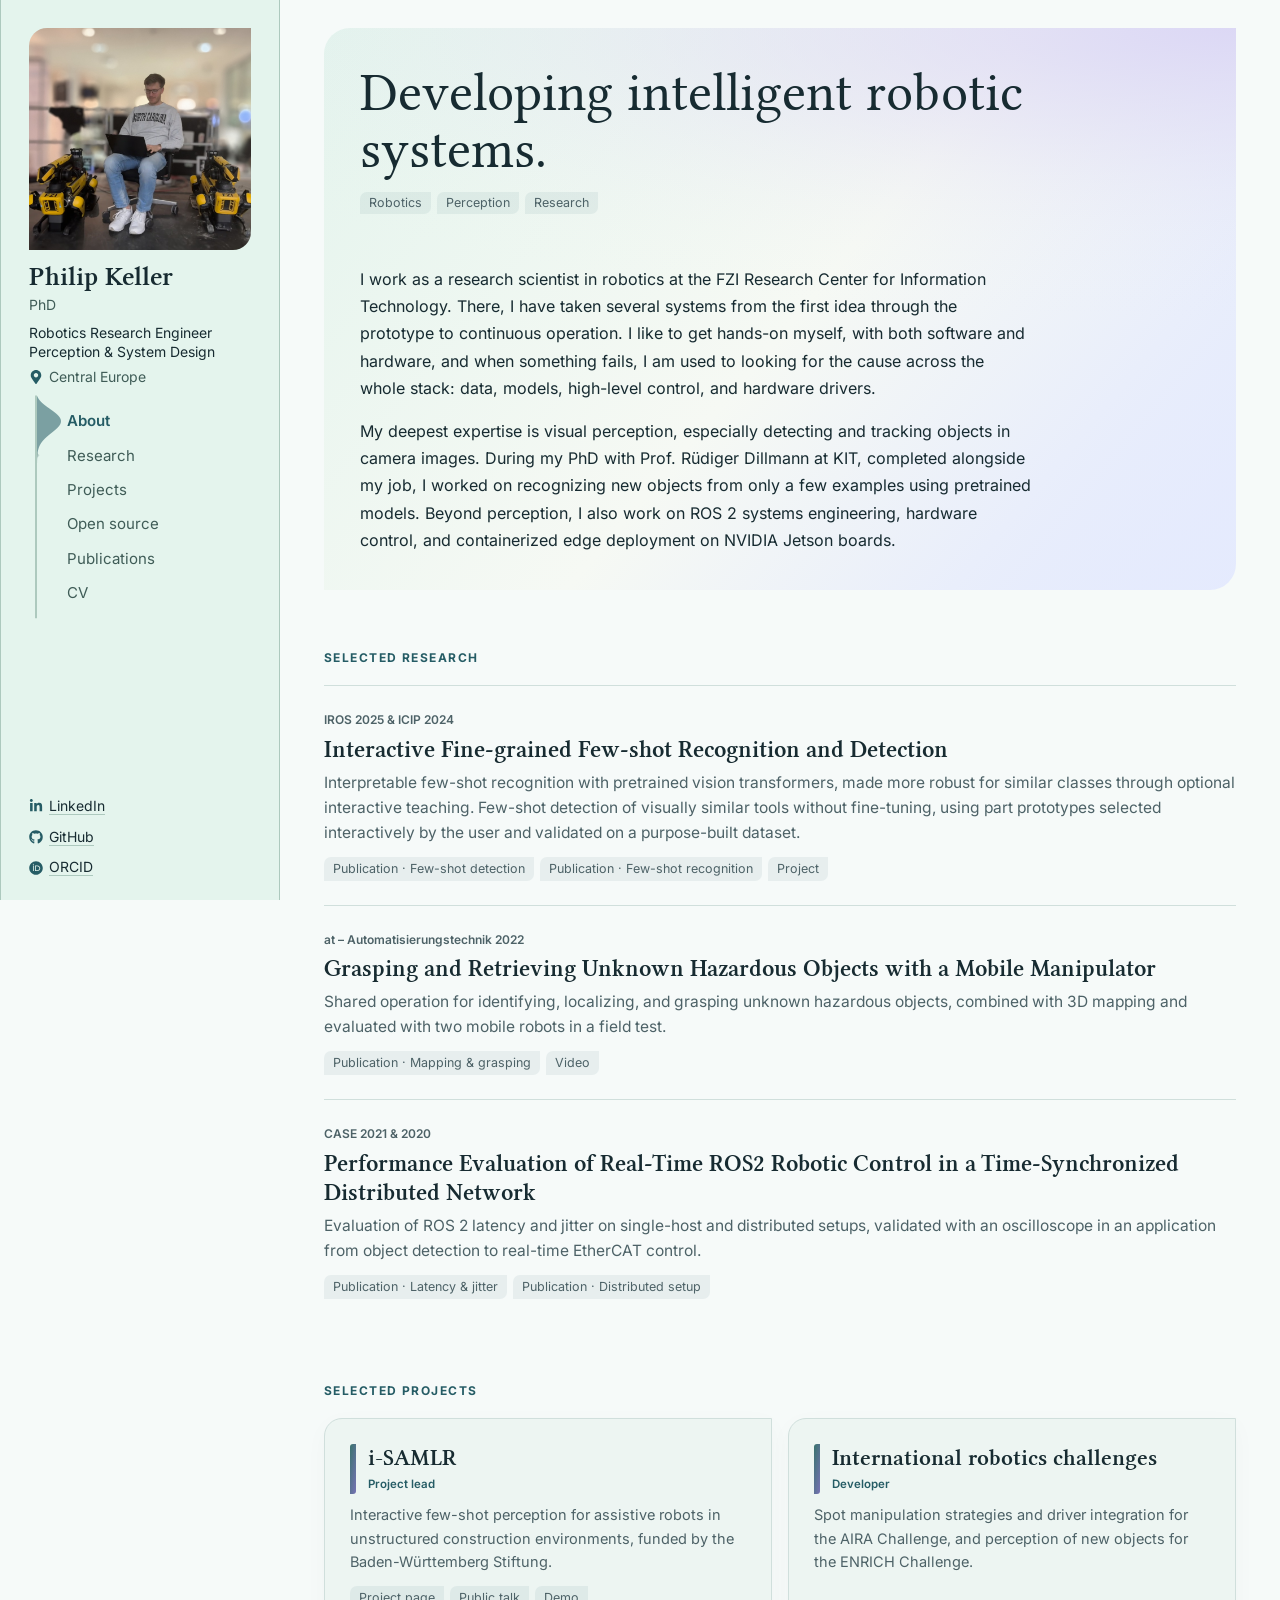
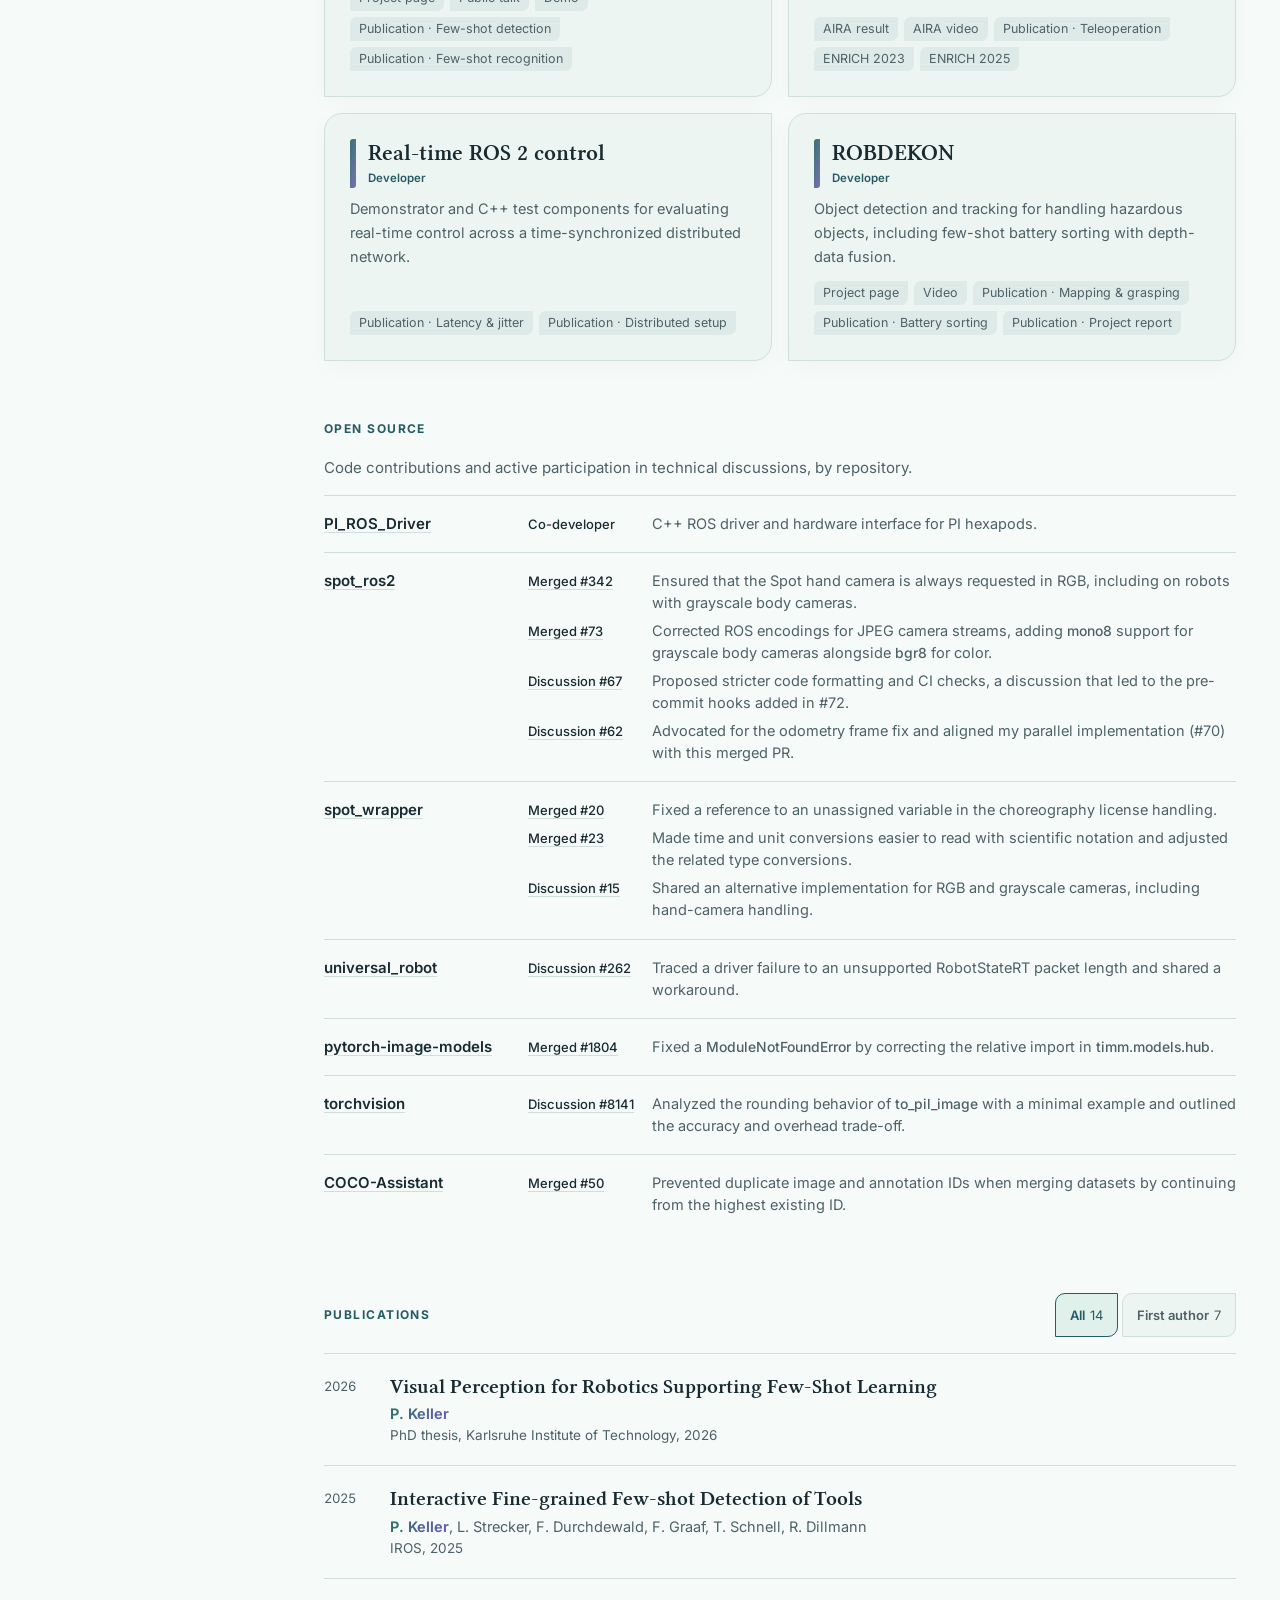
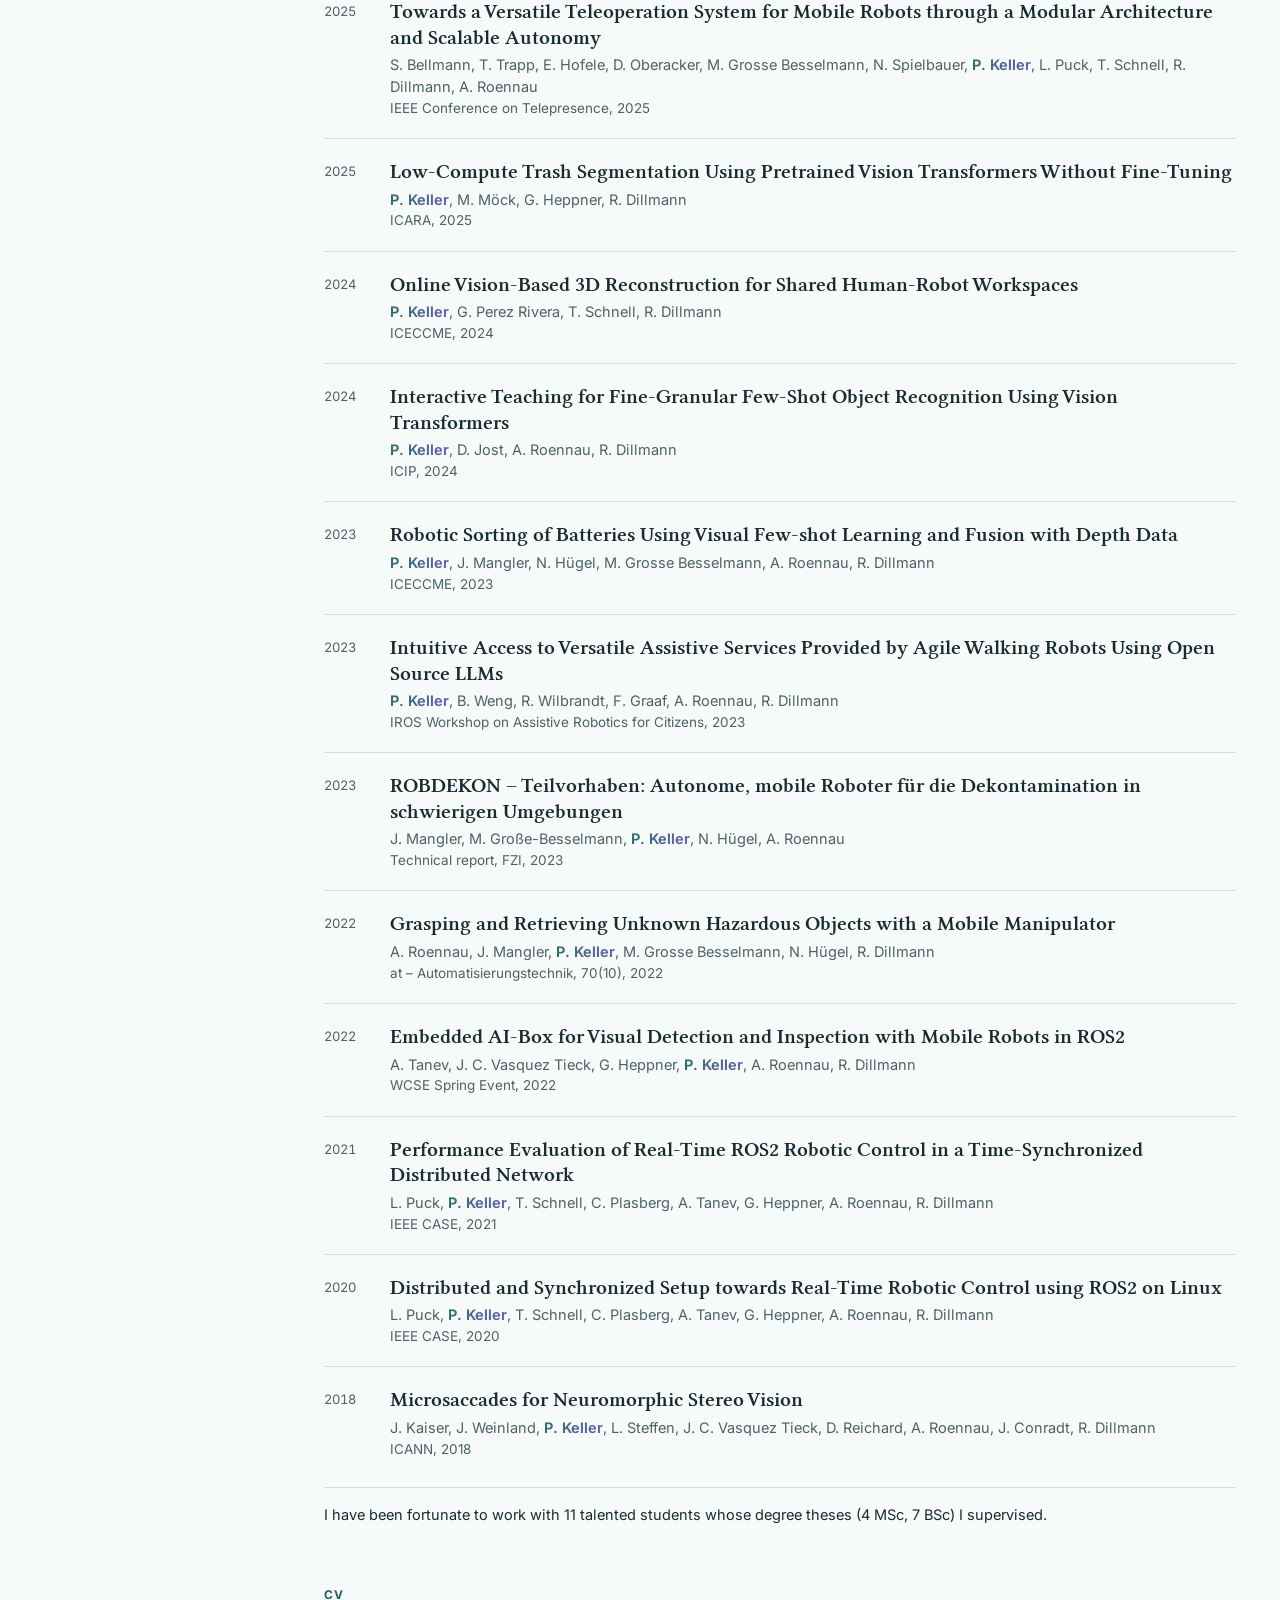
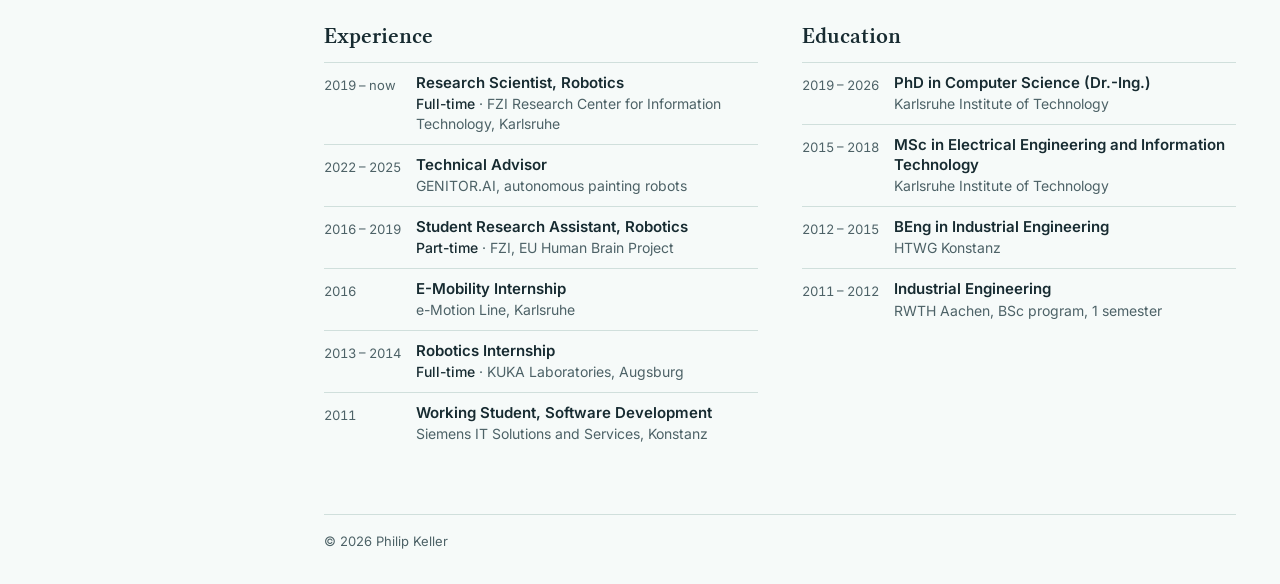
==== commit b545e3ce: "small fix" ====
--- a/index.html
+++ b/index.html
@@ -129,26 +129,42 @@
         <h2 class="label">Selected projects</h2>
         <div class="grid">
           <article>
-            <h3>i-SAMLR</h3>
-            <p class="meta">Project lead</p>
+            <header class="project-heading">
+              <div>
+                <h3>i-SAMLR</h3>
+                <p class="meta">Project lead</p>
+              </div>
+            </header>
             <p>Interactive few-shot perception for assistive robots in unstructured construction environments, funded by the Baden-Württemberg Stiftung.</p>
             <ul class="entry-links"><li><a href="https://www.fzi.de/en/project/i-samlr/" rel="noopener" aria-label="Project page: i-SAMLR">Project page</a></li><li><a href="https://www.drones-magazin.de/presse/bring-mir-den-hammer-kollege-roboter-vortrag-und-austausch-im-technoseum-zu-fragen-autonomer-robotik/" rel="noopener" aria-label="Public talk: i-SAMLR">Public talk</a></li><li><a href="https://www.fzi.de/en/2024/10/02/fzi-presents-mobile-robotics-on-day-of-german-unity/" rel="noopener" aria-label="Demo: i-SAMLR">Demo</a></li><li><a href="https://doi.org/10.1109/IROS60139.2025.11246465" rel="noopener" aria-label="Publication · Few-shot detection: i-SAMLR">Publication · Few-shot detection</a></li><li><a href="https://doi.org/10.1109/ICIP51287.2024.10647556" rel="noopener" aria-label="Publication · Few-shot recognition: i-SAMLR">Publication · Few-shot recognition</a></li></ul>
           </article>
           <article>
-            <h3>International robotics challenges</h3>
-            <p class="meta">Developer</p>
+            <header class="project-heading">
+              <div>
+                <h3>International robotics challenges</h3>
+                <p class="meta">Developer</p>
+              </div>
+            </header>
             <p>Spot manipulation strategies and driver integration for the AIRA Challenge, and perception of new objects for the ENRICH Challenge.</p>
             <ul class="entry-links"><li><a href="https://www.fzi.de/en/2024/06/19/fzi-research-center-for-information-technology-successful-at-aira-challenge/" rel="noopener" aria-label="AIRA result: International robotics challenges">AIRA result</a></li><li><a href="https://www.youtube.com/watch?v=AMxtxnGy-ZQ" rel="noopener" aria-label="AIRA video: International robotics challenges">AIRA video</a></li><li><a href="https://doi.org/10.1109/Telepresence66096.2025.11521742" rel="noopener" aria-label="Publication · Teleoperation: International robotics challenges">Publication · Teleoperation</a></li><li><a href="https://www.fkie.fraunhofer.de/en/press-releases/enrich2023-review.html" rel="noopener" aria-label="ENRICH 2023: International robotics challenges">ENRICH 2023</a></li><li><a href="https://www.fkie.fraunhofer.de/en/press-releases/summary-european-robotics-hackathon-2025.html" rel="noopener" aria-label="ENRICH 2025: International robotics challenges">ENRICH 2025</a></li></ul>
           </article>
           <article>
-            <h3>Real-time ROS&nbsp;2 control</h3>
-            <p class="meta">Developer</p>
+            <header class="project-heading">
+              <div>
+                <h3>Real-time ROS&nbsp;2 control</h3>
+                <p class="meta">Developer</p>
+              </div>
+            </header>
             <p>Demonstrator and C++ test components for evaluating real-time control across a time-synchronized distributed network.</p>
             <ul class="entry-links"><li><a href="https://doi.org/10.1109/CASE49439.2021.9551447" rel="noopener" aria-label="Publication · Latency &amp; jitter: Real-time ROS 2 control">Publication · Latency &amp; jitter</a></li><li><a href="https://doi.org/10.1109/CASE48305.2020.9217010" rel="noopener" aria-label="Publication · Distributed setup: Real-time ROS 2 control">Publication · Distributed setup</a></li></ul>
           </article>
           <article>
-            <h3>ROBDEKON</h3>
-            <p class="meta">Developer</p>
+            <header class="project-heading">
+              <div>
+                <h3>ROBDEKON</h3>
+                <p class="meta">Developer</p>
+              </div>
+            </header>
             <p>Object detection and tracking for handling hazardous objects, including few-shot battery sorting with depth-data fusion.</p>
             <ul class="entry-links"><li><a href="https://www.fzi.de/en/project/robdekon-i-and-ii/" rel="noopener" aria-label="Project page: ROBDEKON">Project page</a></li><li><a href="https://www.youtube.com/watch?v=ze_DPKZqLZw" rel="noopener" aria-label="Video: ROBDEKON">Video</a></li><li><a href="https://doi.org/10.1515/auto-2022-0061" rel="noopener" aria-label="Publication · Mapping &amp; grasping: ROBDEKON">Publication · Mapping &amp; grasping</a></li><li><a href="https://doi.org/10.1109/ICECCME57830.2023.10253347" rel="noopener" aria-label="Publication · Battery sorting: ROBDEKON">Publication · Battery sorting</a></li><li><a href="https://doi.org/10.2314/KXP:1880638576" rel="noopener" aria-label="Publication · Project report: ROBDEKON">Publication · Project report</a></li></ul>
           </article>
--- a/entry-links.css
+++ b/entry-links.css
@@ -23,3 +23,18 @@
 .grid article { display: flex; flex-direction: column; }
 .grid article > p:not(.meta) { color: var(--muted); font-size: 14.5px; line-height: 1.65; }
 .grid article > .entry-links { margin-top: auto; padding-top: 12px; }
+
+/* The slim tile shares the description's left edge and follows the heading's height. */
+#projects .grid article::before { content: none; }
+#projects .project-heading {
+  display: grid;
+  grid-template-columns: 6px minmax(0, 1fr);
+  gap: 12px;
+  margin-bottom: 9px;
+}
+#projects .project-heading::before {
+  content: "";
+  border-radius: 3px 0;
+  background: var(--accent-gradient);
+}
+#projects .project-heading .meta { margin-bottom: 0; }
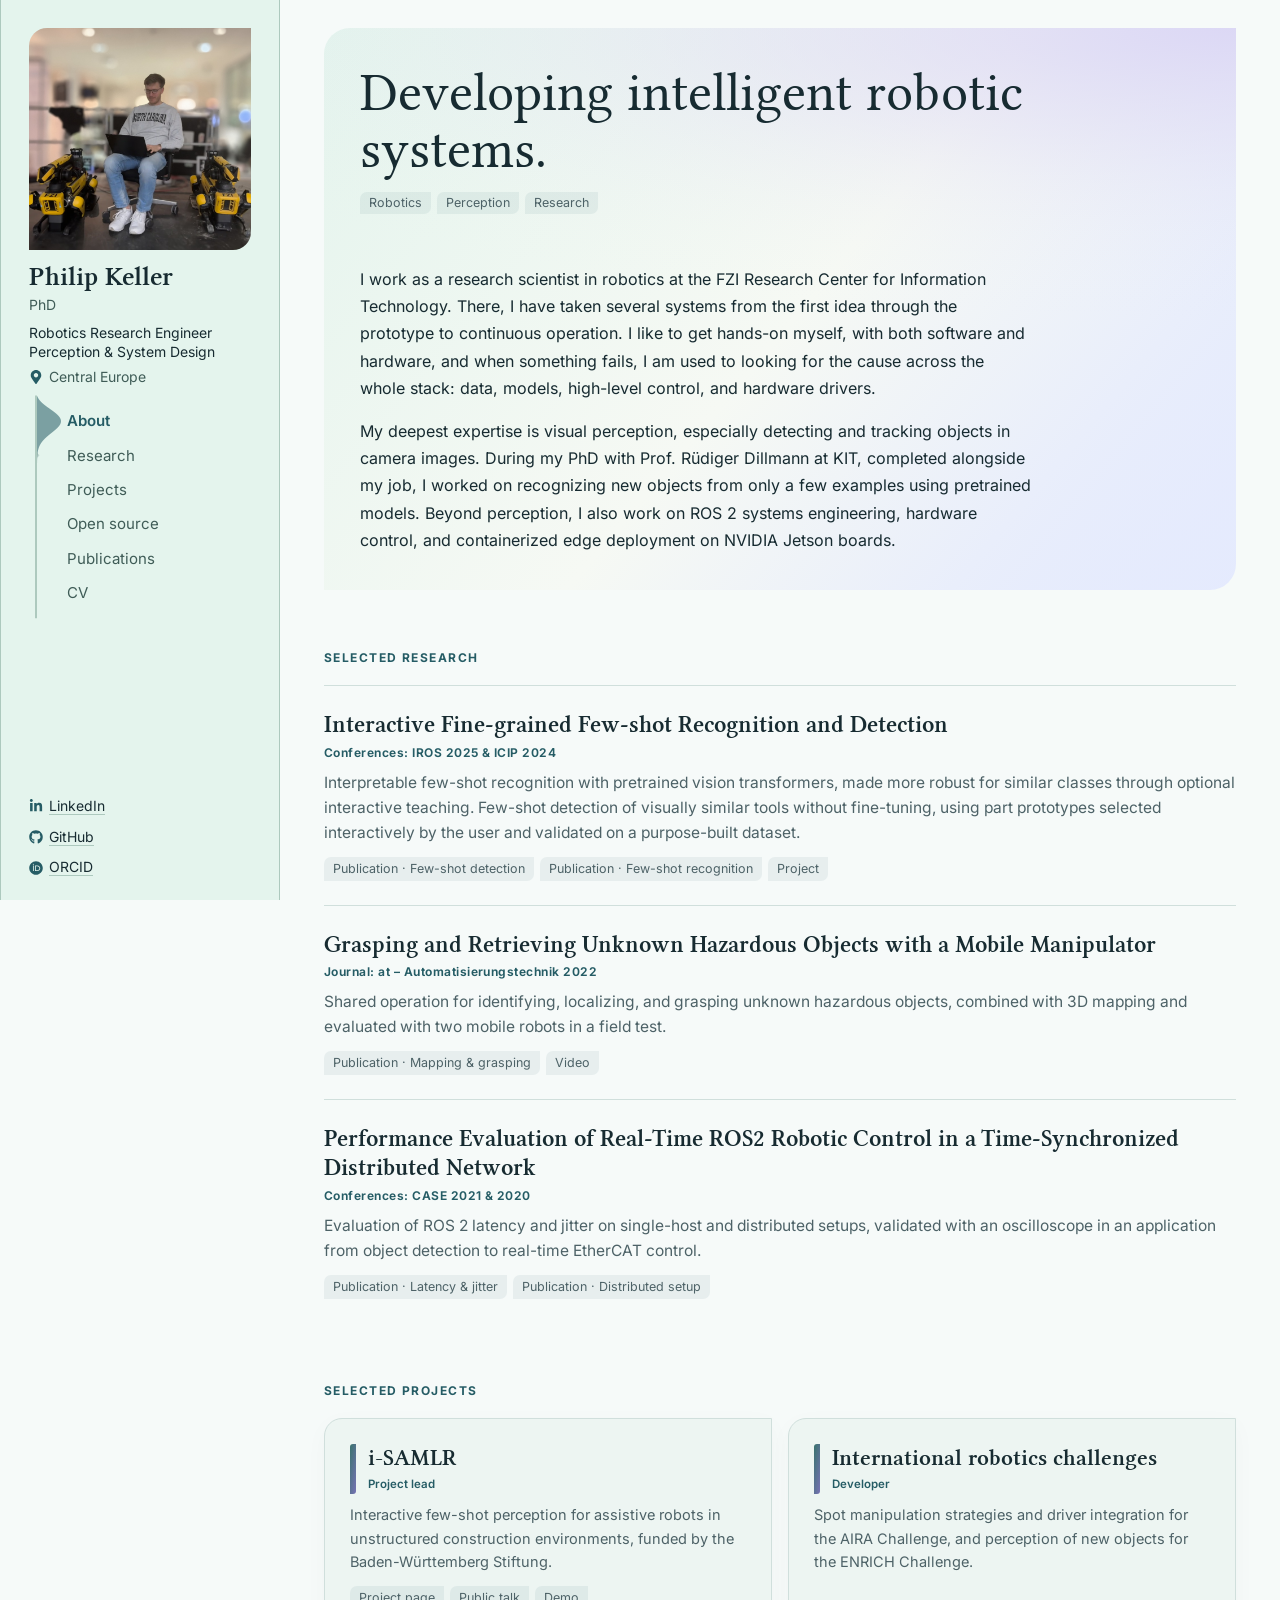
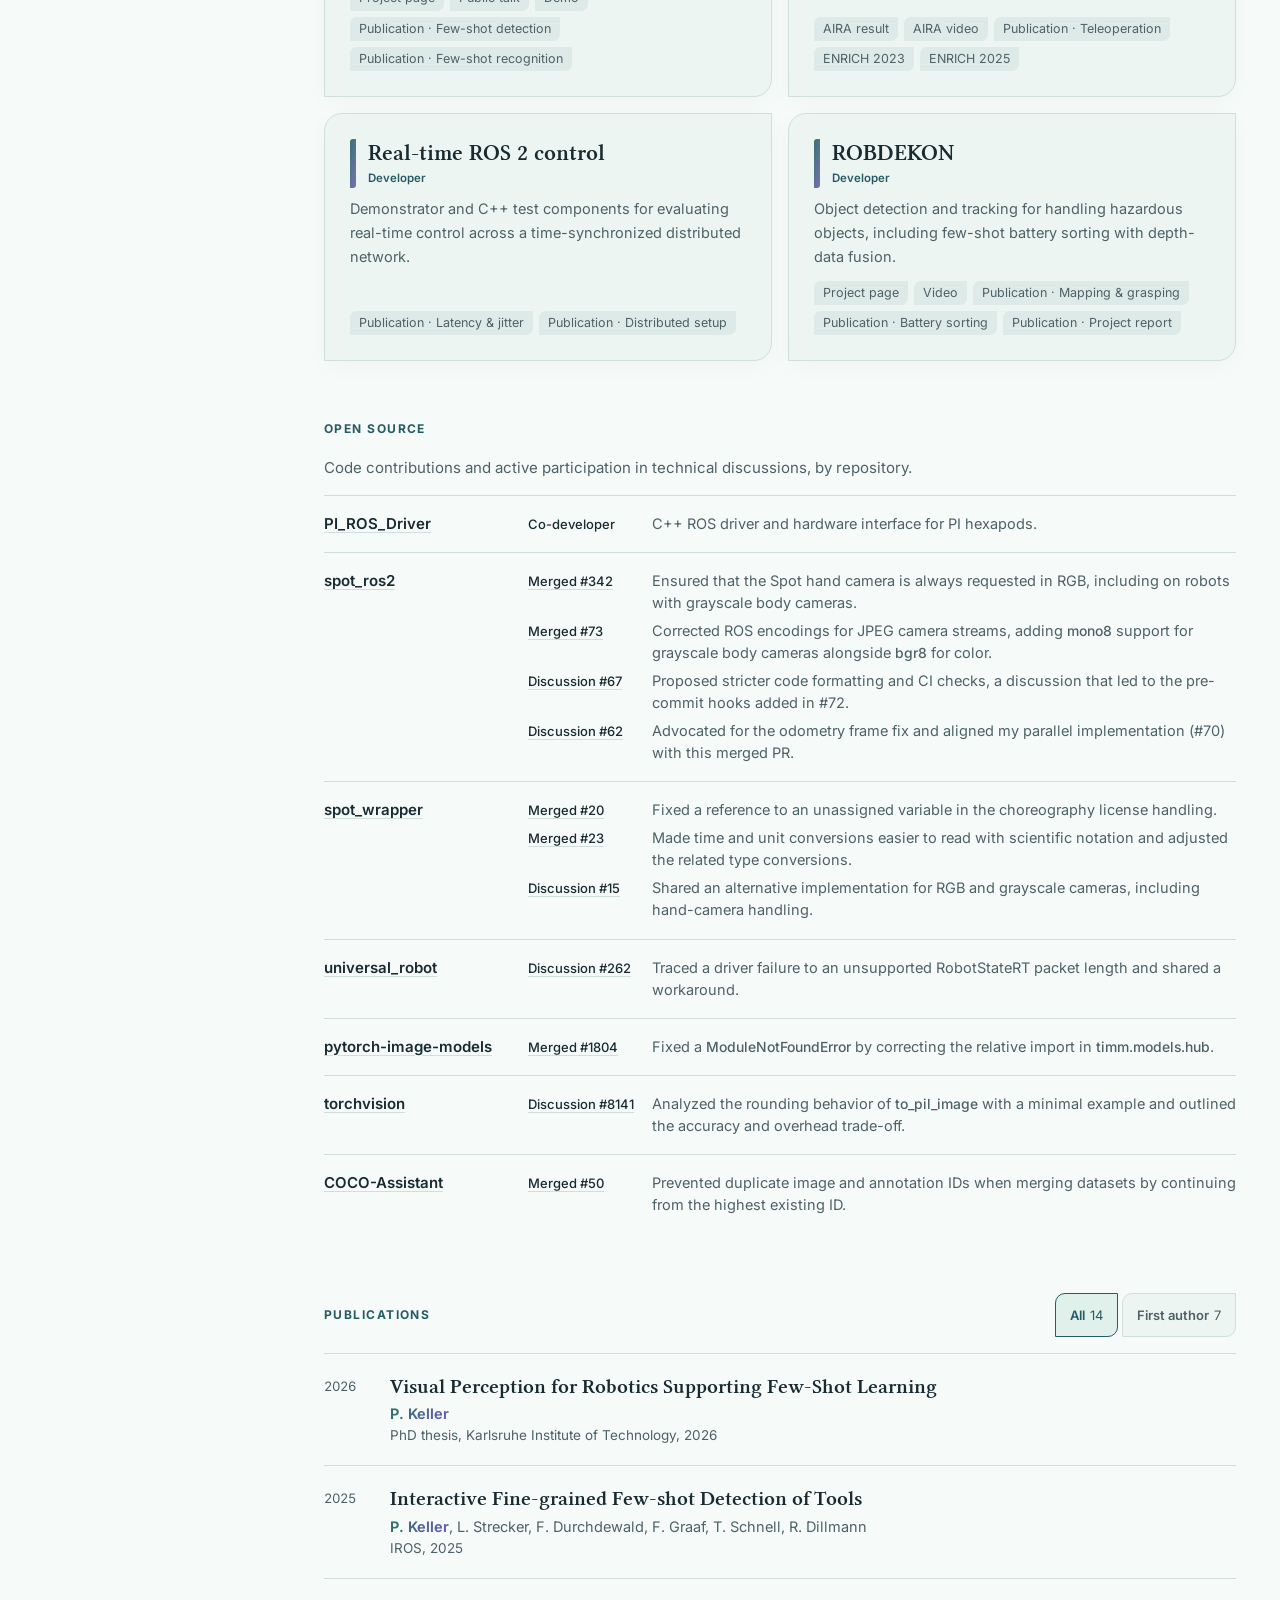
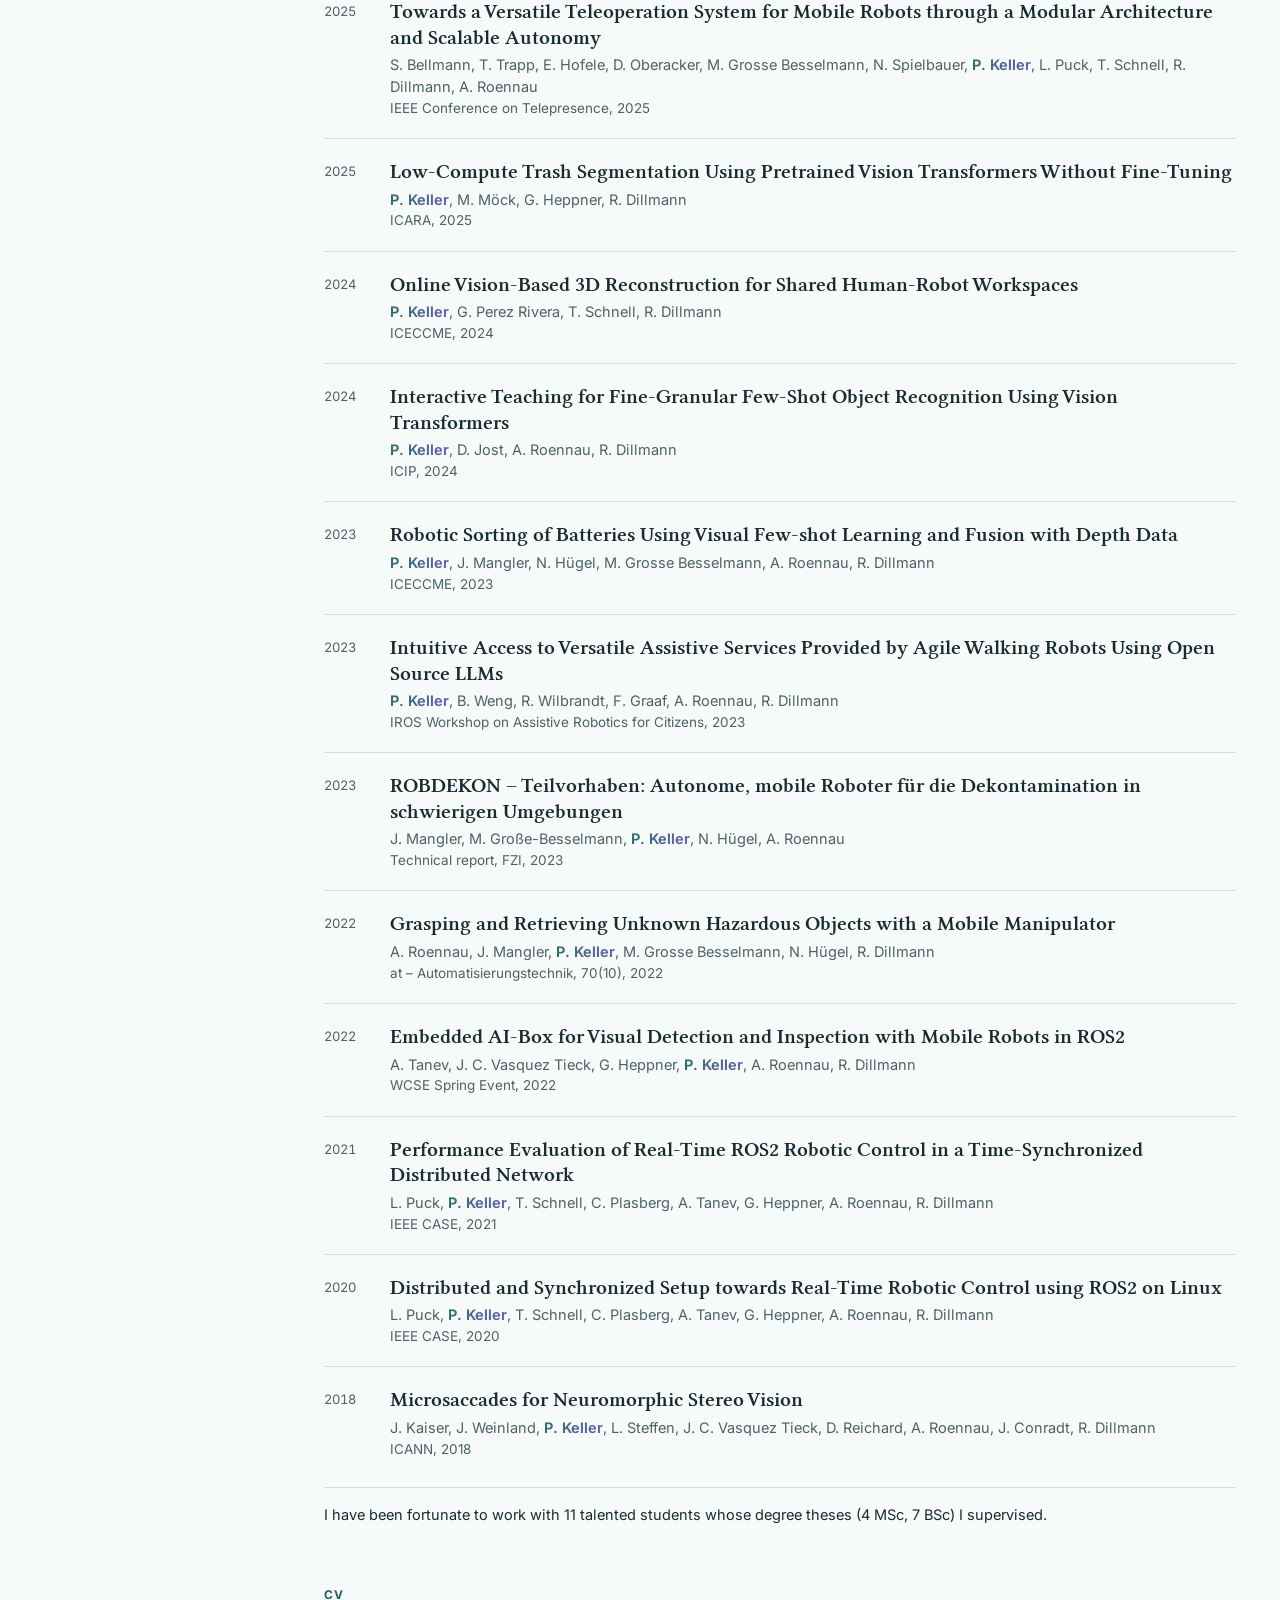
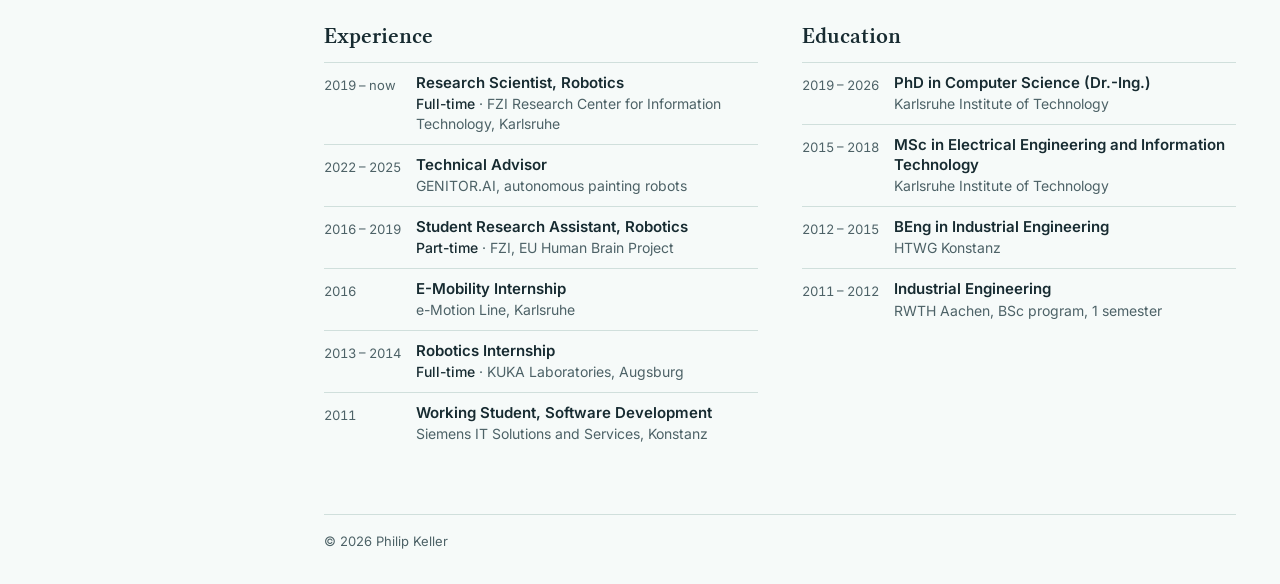
==== commit e414b131: "adjusted research entries" ====
--- a/index.html
+++ b/index.html
@@ -100,25 +100,25 @@
       <section id="research">
         <h2 class="label">Selected research</h2>
         <article class="paper">
-          <p class="venue">IROS 2025 &amp; ICIP 2024</p>
           <div>
             <h3>Interactive Fine-grained Few-shot Recognition and Detection</h3>
+            <p class="venue">Conferences: IROS 2025 &amp; ICIP 2024</p>
             <p>Interpretable few-shot recognition with pretrained vision transformers, made more robust for similar classes through optional interactive teaching. Few-shot detection of visually similar tools without fine-tuning, using part prototypes selected interactively by the user and validated on a purpose-built dataset.</p>
             <ul class="entry-links"><li><a href="https://doi.org/10.1109/IROS60139.2025.11246465" rel="noopener" aria-label="Publication · Few-shot detection: Interactive Fine-grained Few-shot Recognition and Detection">Publication · Few-shot detection</a></li><li><a href="https://doi.org/10.1109/ICIP51287.2024.10647556" rel="noopener" aria-label="Publication · Few-shot recognition: Interactive Fine-grained Few-shot Recognition and Detection">Publication · Few-shot recognition</a></li><li><a href="https://www.fzi.de/en/project/i-samlr/" rel="noopener" aria-label="Project: Interactive Fine-grained Few-shot Recognition and Detection">Project</a></li></ul>
           </div>
         </article>
         <article class="paper">
-          <p class="venue">at – Automatisierungstechnik 2022</p>
           <div>
             <h3><a href="https://doi.org/10.1515/auto-2022-0061">Grasping and Retrieving Unknown Hazardous Objects with a Mobile Manipulator</a></h3>
+            <p class="venue">Journal: at – Automatisierungstechnik 2022</p>
             <p>Shared operation for identifying, localizing, and grasping unknown hazardous objects, combined with 3D mapping and evaluated with two mobile robots in a field test.</p>
             <ul class="entry-links"><li><a href="https://doi.org/10.1515/auto-2022-0061" rel="noopener" aria-label="Publication · Mapping &amp; grasping: Grasping and Retrieving Unknown Hazardous Objects with a Mobile Manipulator">Publication · Mapping &amp; grasping</a></li><li><a href="https://www.youtube.com/watch?v=ze_DPKZqLZw" rel="noopener" aria-label="Video: Grasping and Retrieving Unknown Hazardous Objects with a Mobile Manipulator">Video</a></li></ul>
           </div>
         </article>
         <article class="paper">
-          <p class="venue">CASE 2021 &amp; 2020</p>
           <div>
             <h3><a href="https://doi.org/10.1109/CASE49439.2021.9551447">Performance Evaluation of Real-Time ROS2 Robotic Control in a Time-Synchronized Distributed Network</a></h3>
+            <p class="venue">Conferences: CASE 2021 &amp; 2020</p>
             <p>Evaluation of ROS&nbsp;2 latency and jitter on single-host and distributed setups, validated with an oscilloscope in an application from object detection to real-time EtherCAT control.</p>
             <ul class="entry-links"><li><a href="https://doi.org/10.1109/CASE49439.2021.9551447" rel="noopener" aria-label="Publication · Latency &amp; jitter: Performance Evaluation of Real-Time ROS2 Robotic Control in a Time-Synchronized Distributed Network">Publication · Latency &amp; jitter</a></li><li><a href="https://doi.org/10.1109/CASE48305.2020.9217010" rel="noopener" aria-label="Publication · Distributed setup: Performance Evaluation of Real-Time ROS2 Robotic Control in a Time-Synchronized Distributed Network">Publication · Distributed setup</a></li></ul>
           </div>
--- a/theme.css
+++ b/theme.css
@@ -94,9 +94,17 @@
   .oss-ref { display: block; }
 }
 
-/* Venue names sit above the title so full journal names stay on one line. */
+/* Research entries read title, venue, description. */
 #research .paper { display: block; }
-#research .venue { margin-bottom: 5px; padding-top: 0; white-space: normal; }
+#research .paper h3 { margin-bottom: 3px; }
+#research .venue {
+  margin-bottom: 9px;
+  padding-top: 0;
+  color: var(--accent);
+  font-weight: 650;
+  letter-spacing: .04em;
+  white-space: normal;
+}
 
 /* Projects read title, role, description. */
 #projects .grid h3 { margin-bottom: 3px; }
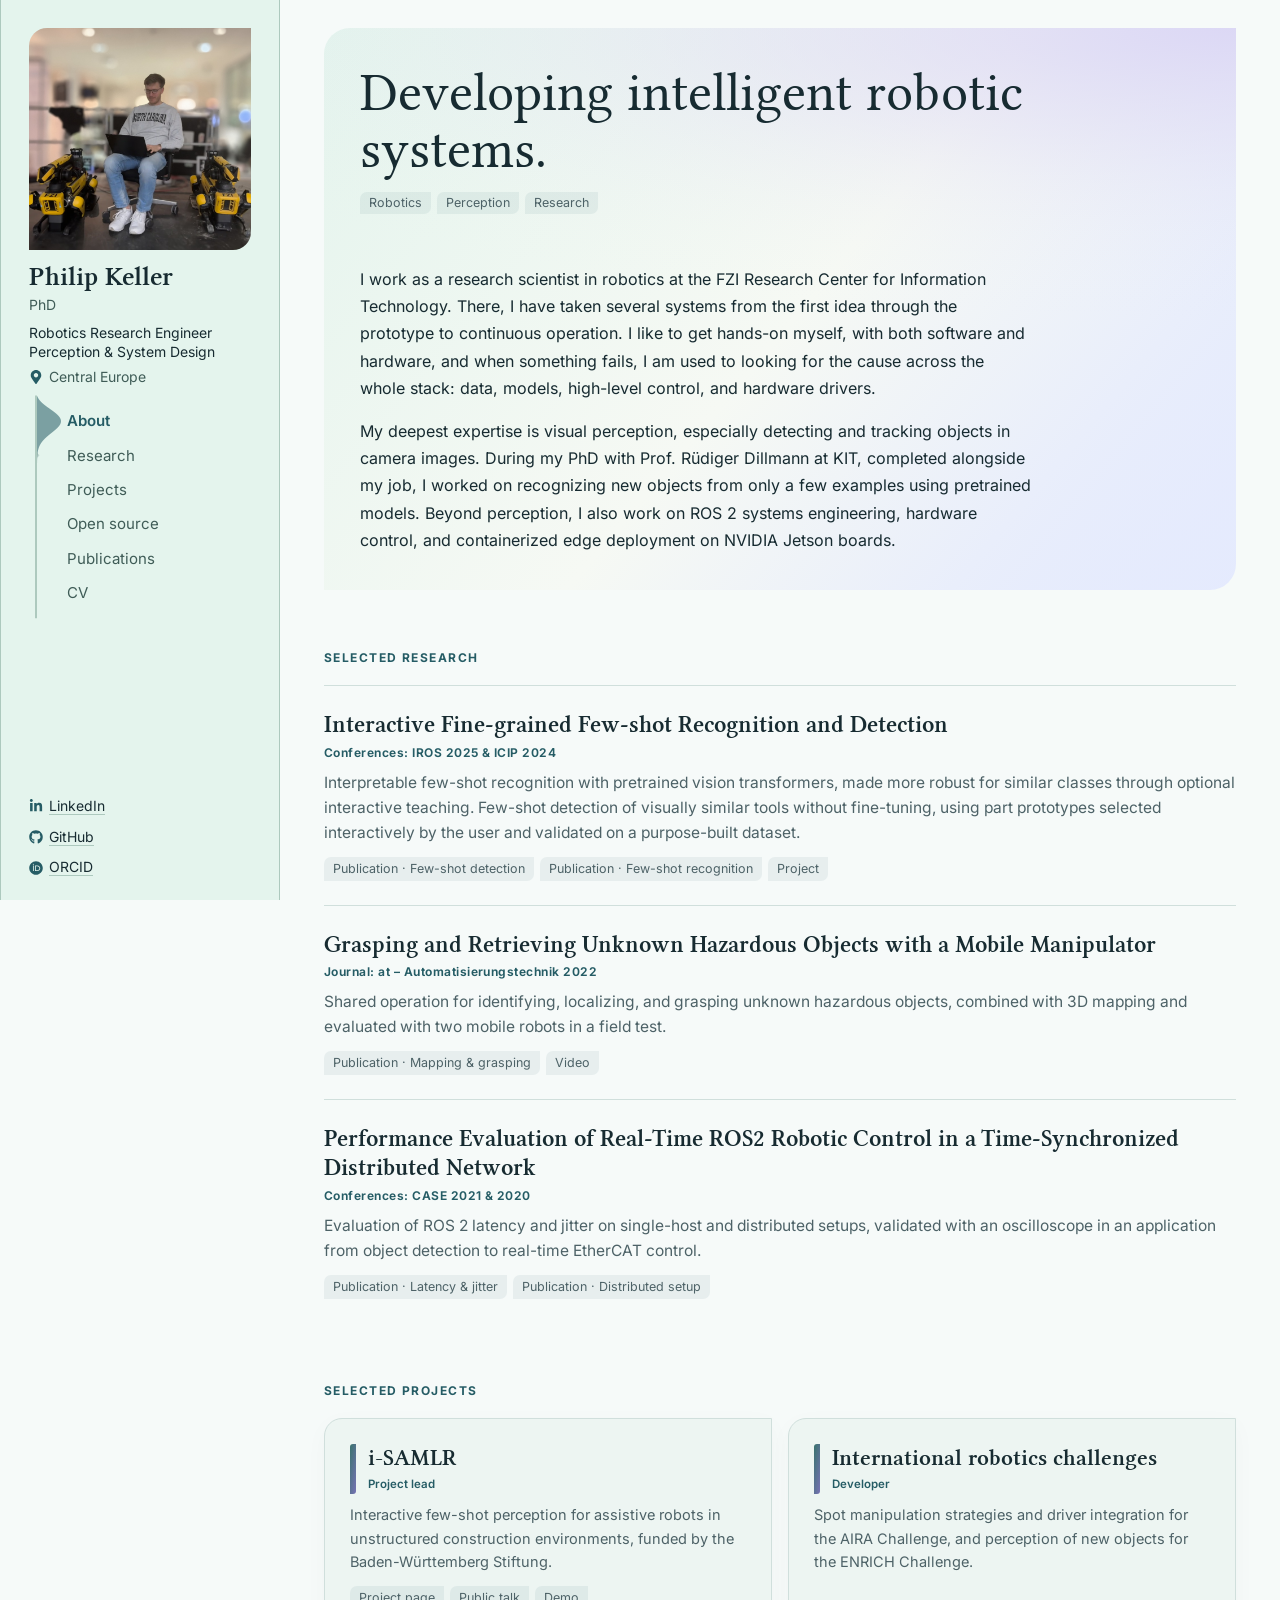
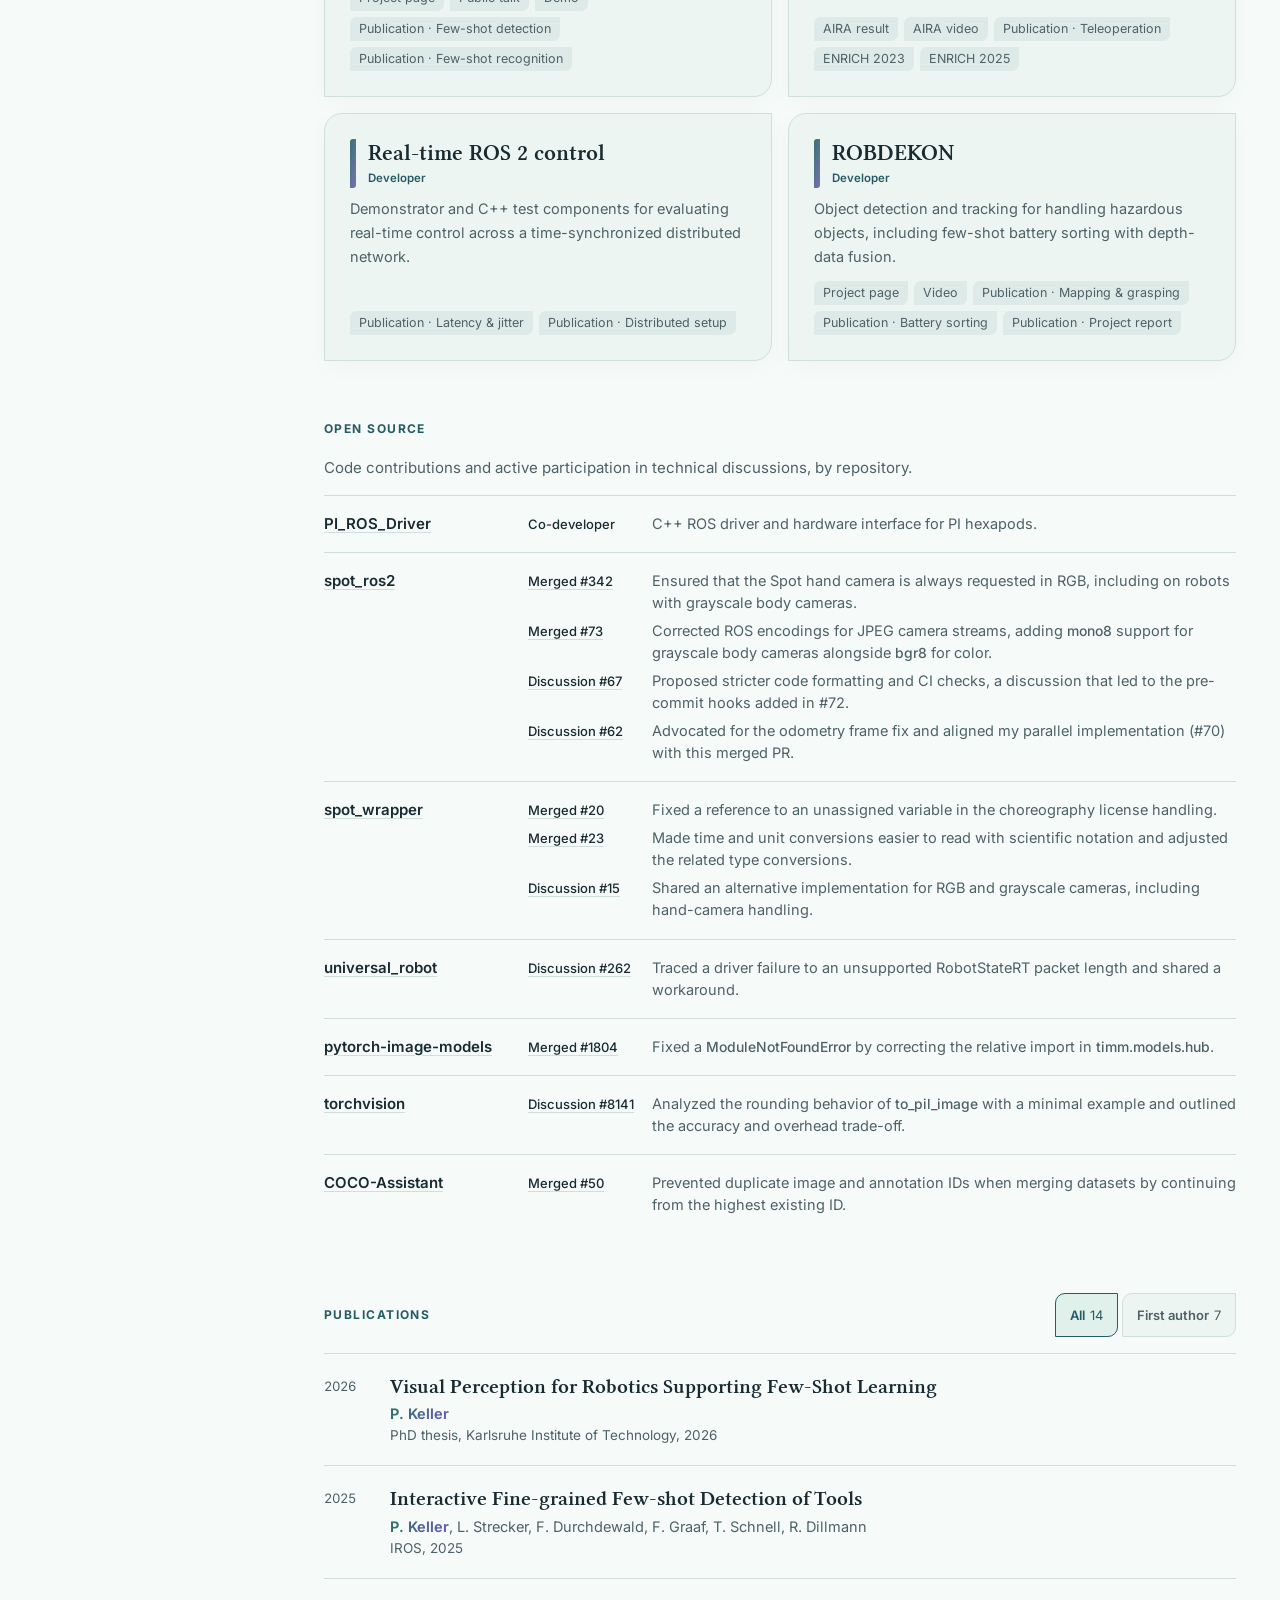
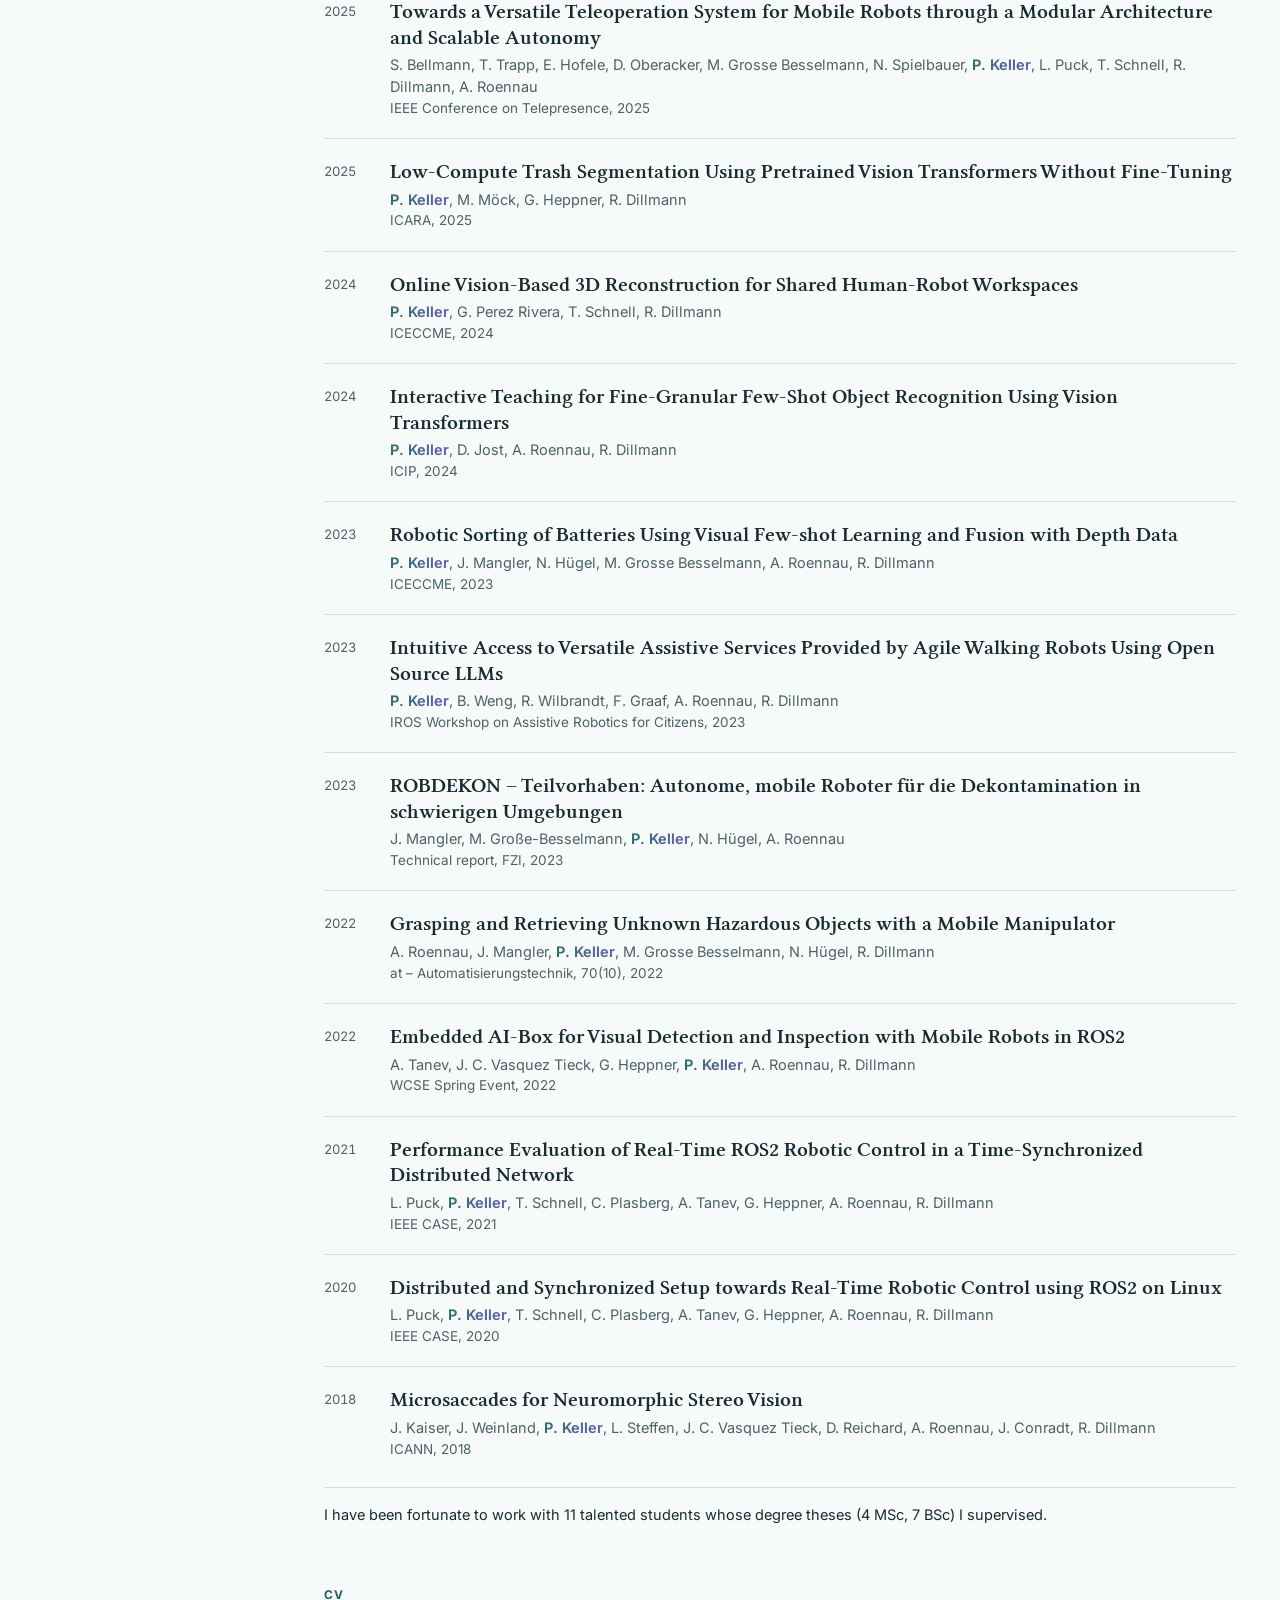
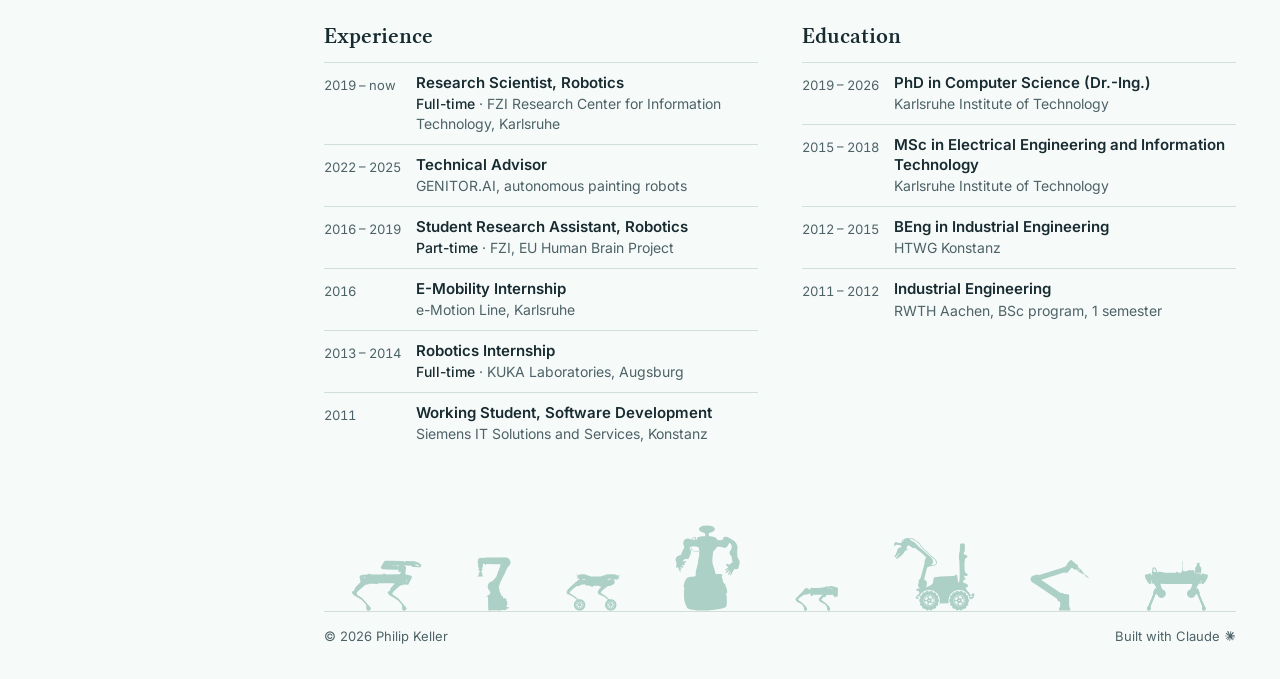
==== commit eff515fc: "Add interactive robot skyline and Claude credit to footer Show eight to-scale robots on the footer l" ====
--- a/index.html
+++ b/index.html
@@ -35,6 +35,9 @@
   <link rel="stylesheet" href="entry-links.css">
   <link rel="stylesheet" href="density-row.css">
   <link rel="stylesheet" href="header-morph.css">
+  <link rel="stylesheet" href="robot-skyline.css">
+  <script src="assets/robots/robot-skyline-data.js" defer></script>
+  <script src="robot-skyline.js" defer></script>
   <script src="script.js" defer></script>
   <script src="navigation.js" defer></script>
   <script src="compact.js" defer></script>
@@ -222,7 +225,7 @@
         </div>
       </section>
 
-      <footer>© 2026 Philip Keller</footer>
+      <footer><div class="footer-meta"><span>© 2026 Philip Keller</span><span>Built with Claude<svg class="footer-claude" viewBox="0 0 24 24" aria-hidden="true" focusable="false"><!-- Claude icon from Simple Icons 15.0.0 (CC0-1.0) --><path d="m4.7144 15.9555 4.7174-2.6471.079-.2307-.079-.1275h-.2307l-.7893-.0486-2.6956-.0729-2.3375-.0971-2.2646-.1214-.5707-.1215-.5343-.7042.0546-.3522.4797-.3218.686.0608 1.5179.1032 2.2767.1578 1.6514.0972 2.4468.255h.3886l.0546-.1579-.1336-.0971-.1032-.0972L6.973 9.8356l-2.55-1.6879-1.3356-.9714-.7225-.4918-.3643-.4614-.1578-1.0078.6557-.7225.8803.0607.2246.0607.8925.686 1.9064 1.4754 2.4893 1.8336.3643.3035.1457-.1032.0182-.0728-.164-.2733-1.3539-2.4467-1.445-2.4893-.6435-1.032-.17-.6194c-.0607-.255-.1032-.4674-.1032-.7285L6.287.1335 6.6997 0l.9957.1336.419.3642.6192 1.4147 1.0018 2.2282 1.5543 3.0296.4553.8985.2429.8318.091.255h.1579v-.1457l.1275-1.706.2368-2.0947.2307-2.6957.0789-.7589.3764-.9107.7468-.4918.5828.2793.4797.686-.0668.4433-.2853 1.8517-.5586 2.9021-.3643 1.9429h.2125l.2429-.2429.9835-1.3053 1.6514-2.0643.7286-.8196.85-.9046.5464-.4311h1.0321l.759 1.1293-.34 1.1657-1.0625 1.3478-.8804 1.1414-1.2628 1.7-.7893 1.36.0729.1093.1882-.0183 2.8535-.607 1.5421-.2794 1.8396-.3157.8318.3886.091.3946-.3278.8075-1.967.4857-2.3072.4614-3.4364.8136-.0425.0304.0486.0607 1.5482.1457.6618.0364h1.621l3.0175.2247.7892.522.4736.6376-.079.4857-1.2142.6193-1.6393-.3886-3.825-.9107-1.3113-.3279h-.1822v.1093l1.0929 1.0686 2.0035 1.8092 2.5075 2.3314.1275.5768-.3218.4554-.34-.0486-2.2039-1.6575-.85-.7468-1.9246-1.621h-.1275v.17l.4432.6496 2.3436 3.5214.1214 1.0807-.17.3521-.6071.2125-.6679-.1214-1.3721-1.9246L14.38 17.959l-1.1414-1.9428-.1397.079-.674 7.2552-.3156.3703-.7286.2793-.6071-.4614-.3218-.7468.3218-1.4753.3886-1.9246.3157-1.53.2853-1.9004.17-.6314-.0121-.0425-.1397.0182-1.4328 1.9672-2.1796 2.9446-1.7243 1.8456-.4128.164-.7164-.3704.0667-.6618.4008-.5889 2.386-3.0357 1.4389-1.882.929-1.0868-.0062-.1579h-.0546l-6.3385 4.1164-1.1293.1457-.4857-.4554.0608-.7467.2307-.2429 1.9064-1.3114Z"/></svg></span></div></footer>
     </main>
   </div>
 </body>
--- a/common.css
+++ b/common.css
@@ -94,6 +94,10 @@
 .timeline dt, .timeline dd { padding-top: 16px; padding-bottom: 16px; }
 .timeline dt { padding-top: 18px; }
 footer { margin-top: 24px; }
+.footer-meta { display: flex; flex-wrap: wrap; justify-content: space-between; gap: 2px 16px; }
+.footer-meta span { white-space: nowrap; }
+/* Size, baseline, and spacing mirror the © glyph at the other end of the footer. */
+.footer-claude { display: inline-block; width: 0.766em; height: 0.766em; margin: 0 0.078em 0 0.378em; vertical-align: -0.016em; fill: currentColor; }
 @media (min-width: 861px) and (max-width: 1100px) {
   .shell { grid-template-columns: 248px minmax(0, 1fr); }
   .side { padding: 36px 20px 24px; }
--- a/robot-skyline.css
+++ b/robot-skyline.css
@@ -0,0 +1,52 @@
+/* Footer easter egg: robots standing on the page's bottom line. */
+footer.has-skyline { border-top: 0; padding-top: 0; }
+
+.robot-skyline {
+  position: relative;
+  margin-bottom: 14px;
+  padding-bottom: 1px;
+}
+
+/* The line starts at the CV table. Robots can still walk past it to the sidebar. */
+.robot-skyline::after {
+  content: "";
+  position: absolute;
+  left: var(--skyline-line-start, 0);
+  right: var(--skyline-line-end, 0);
+  bottom: 0;
+  height: 1px;
+  background: var(--line);
+}
+
+.robot-skyline svg {
+  display: block;
+  width: 100%;
+  height: auto;
+  overflow: hidden;
+}
+
+.skyline-robot, .skyline-forklift { fill: var(--active-line); }
+.robot-skyline-halo { flood-color: var(--bg); }
+
+.skyline-robot {
+  cursor: pointer;
+  outline: none;
+  -webkit-tap-highlight-color: transparent;
+}
+
+/* An invisible stroke makes the small robots easier to tap. */
+.skyline-robot path {
+  stroke: transparent;
+  stroke-width: 10px;
+  vector-effect: non-scaling-stroke;
+  pointer-events: all;
+}
+
+.skyline-robot:focus-visible path {
+  stroke: var(--accent);
+  stroke-width: 1.5px;
+}
+
+.skyline-forklift { pointer-events: none; }
+.skyline-robot[aria-disabled="true"] { cursor: default; }
+.skyline-robot.is-fading { opacity: 0; transition: opacity 240ms ease; }
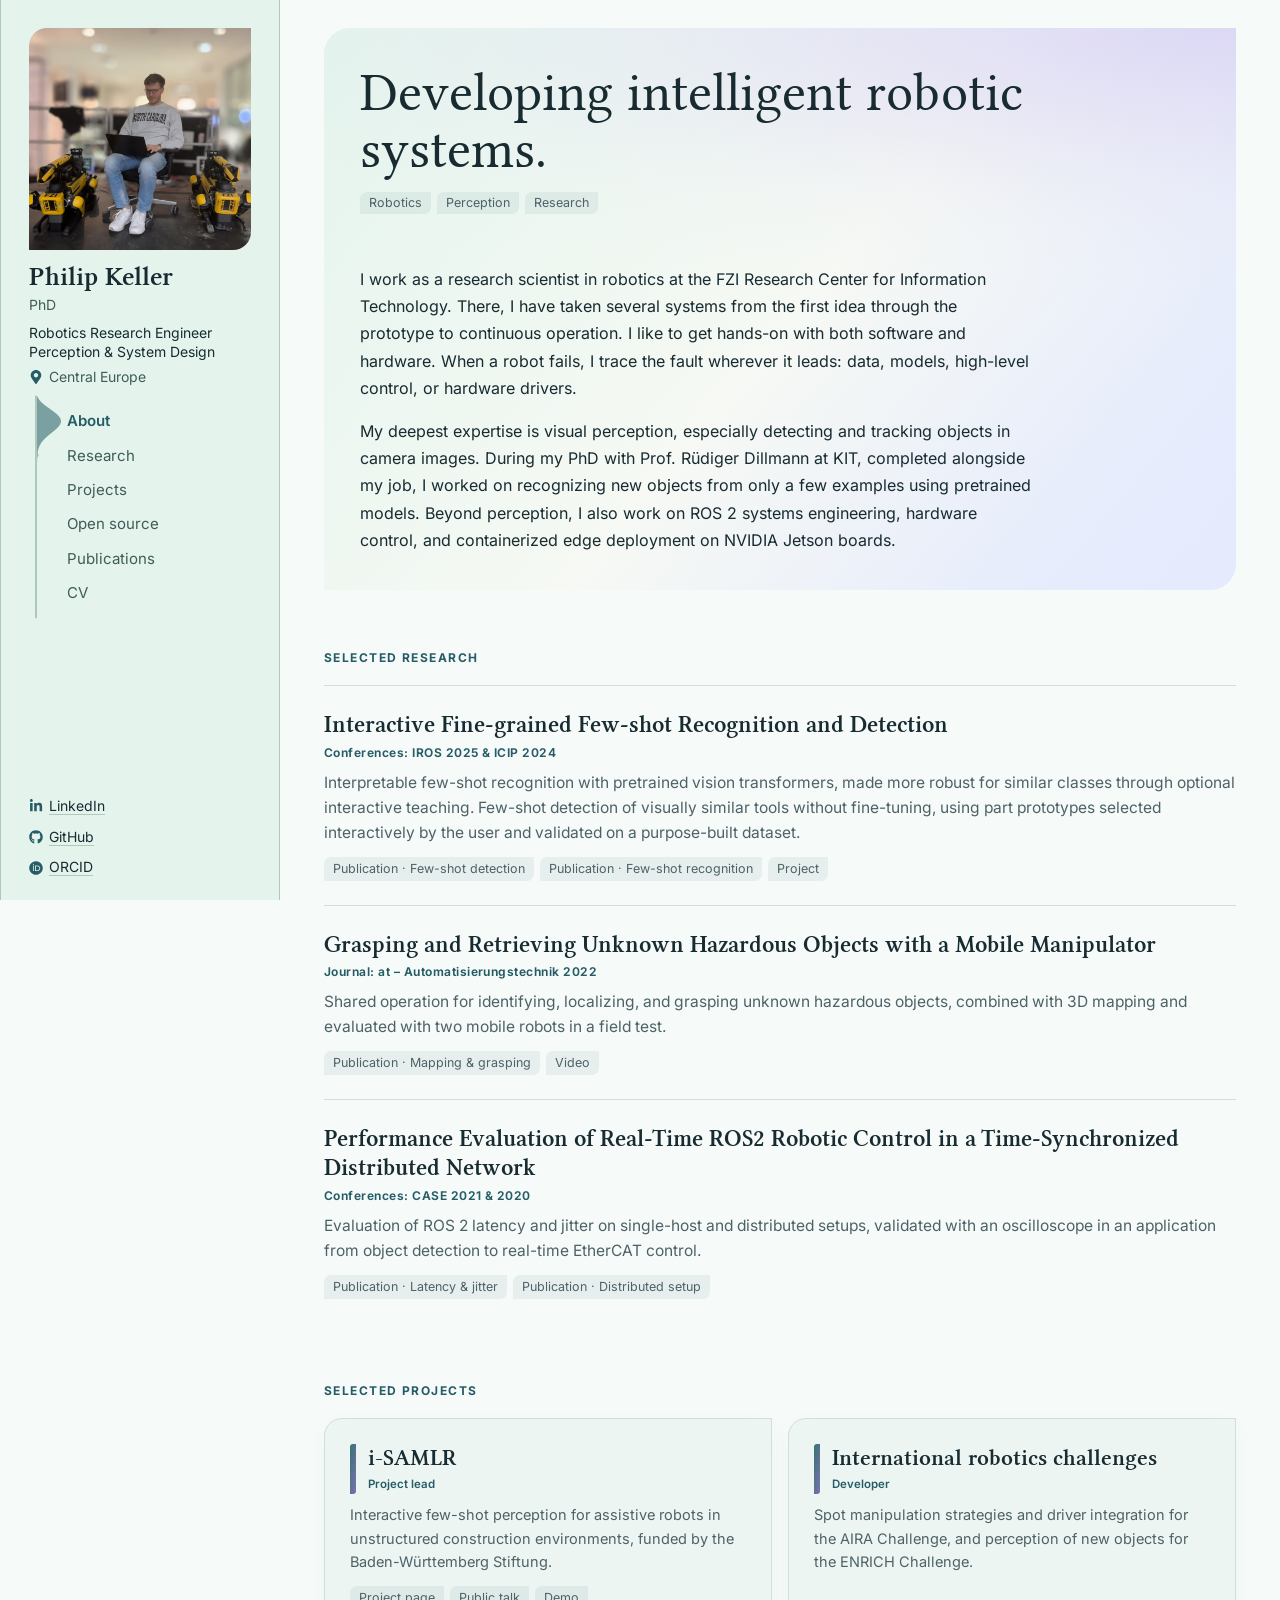
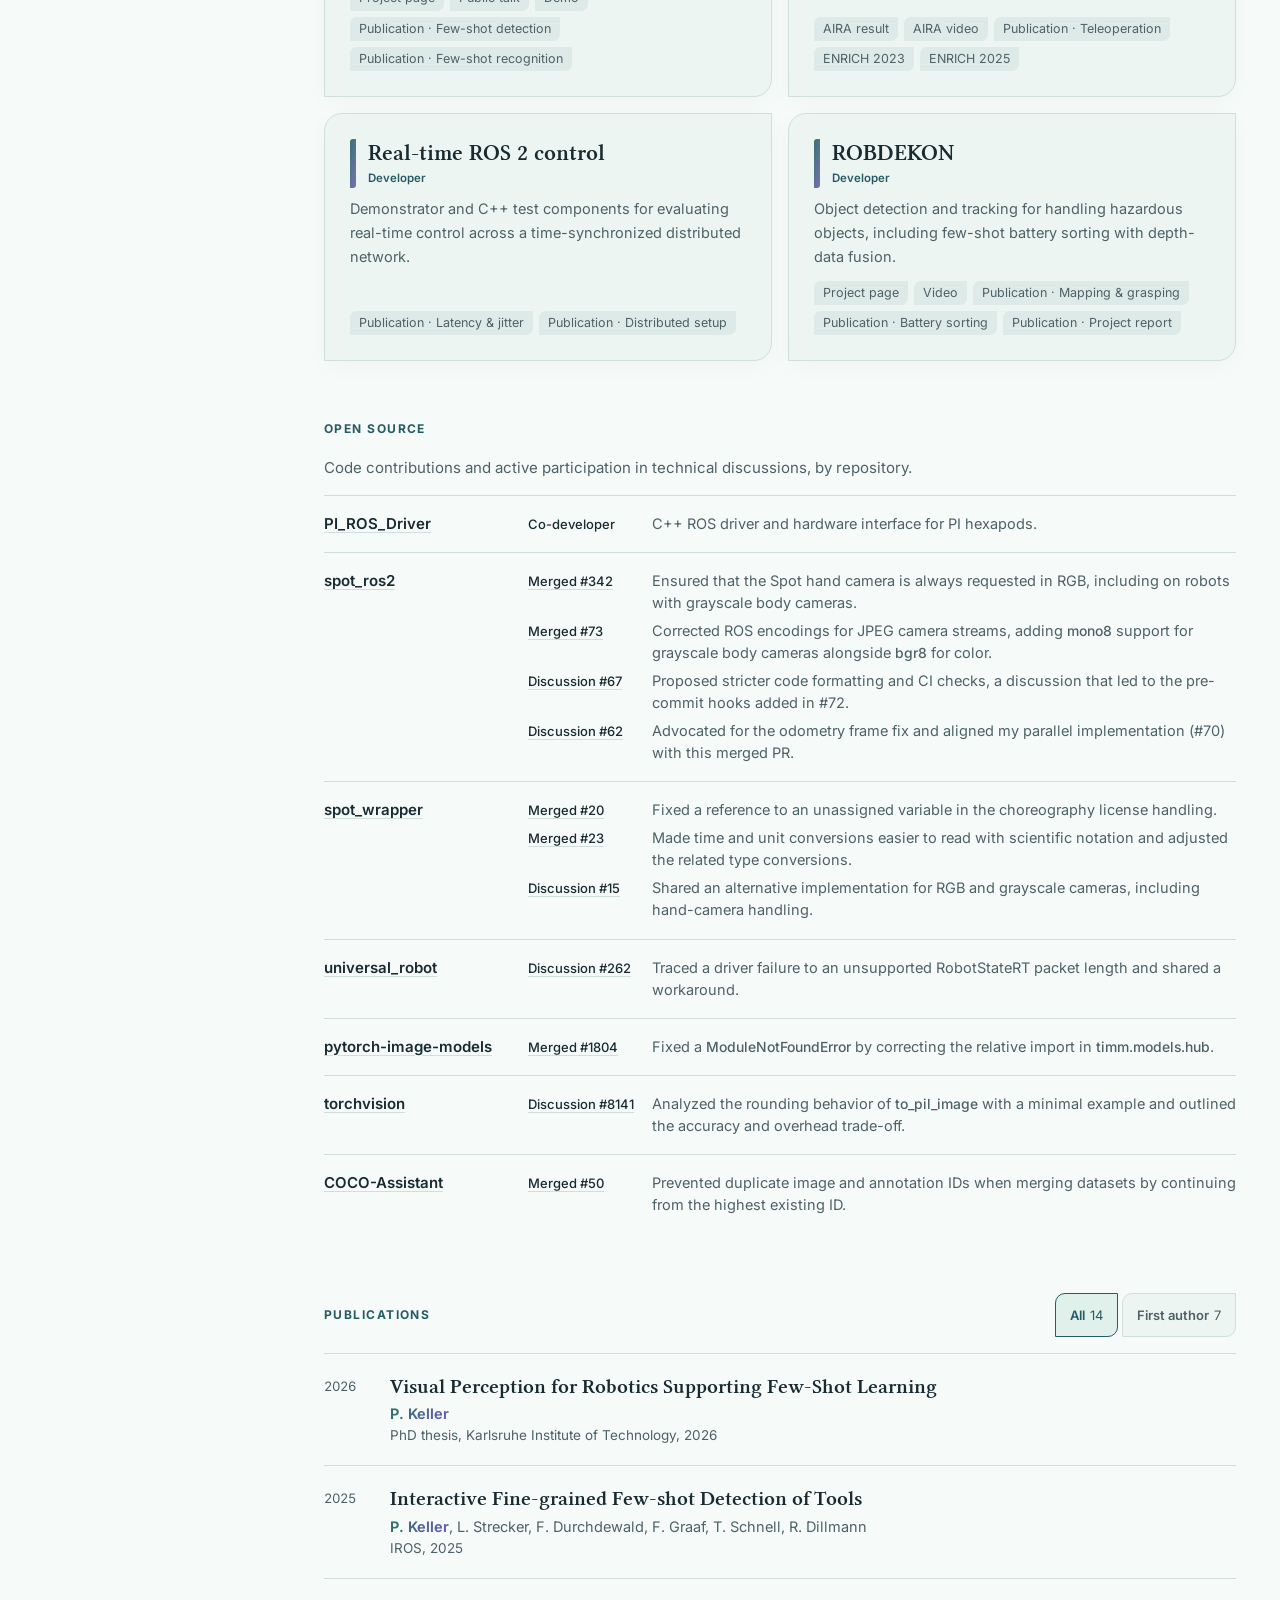
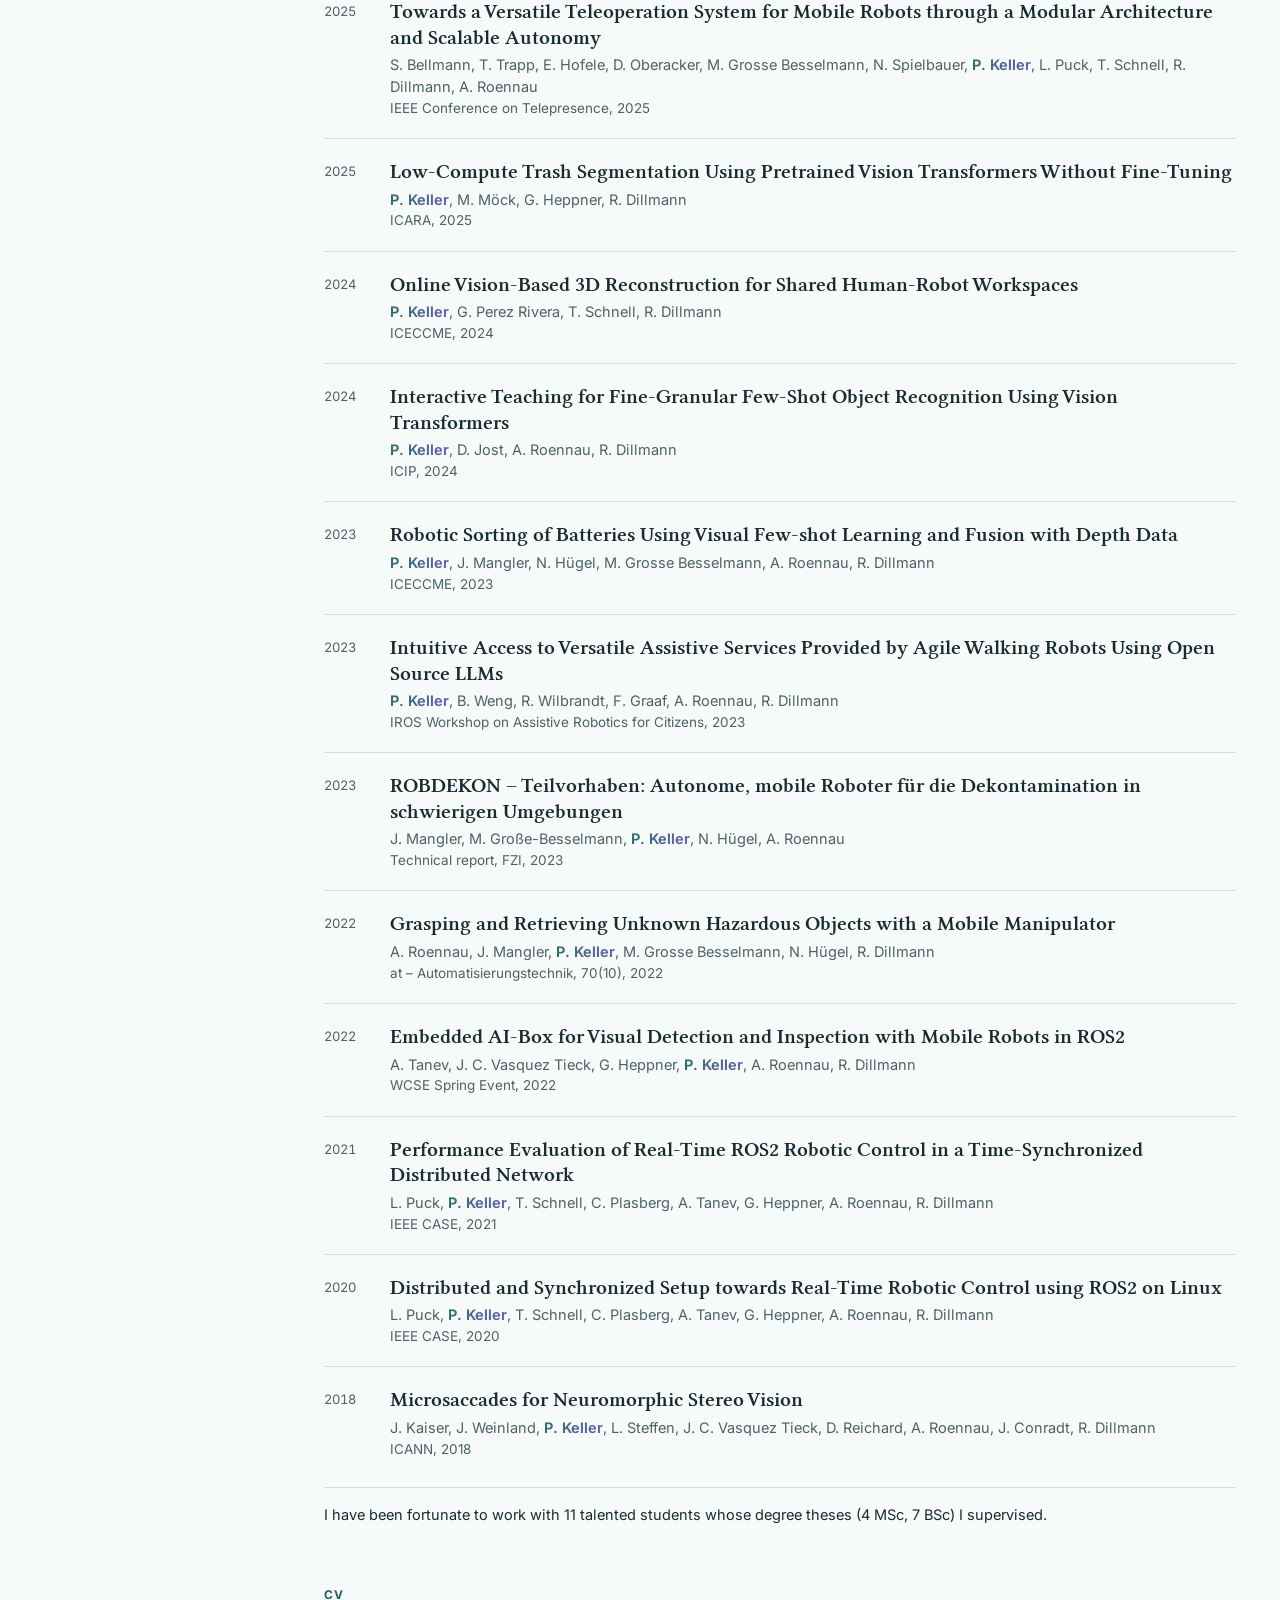
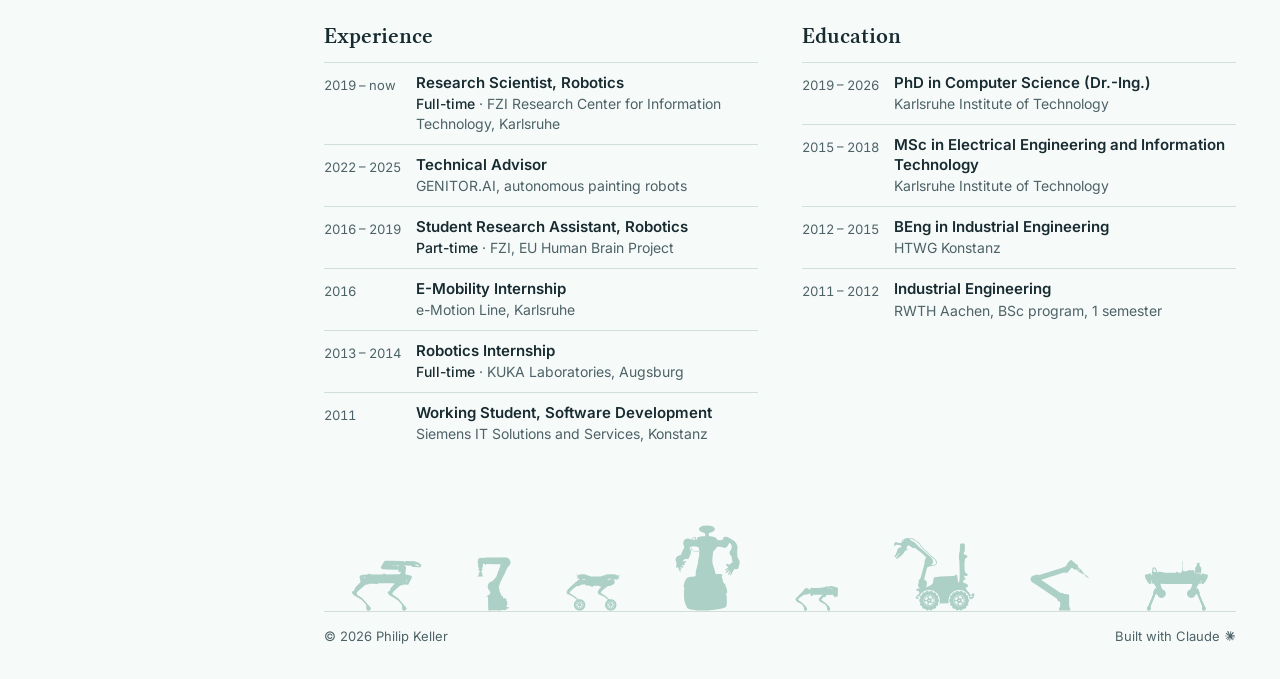
==== commit 3c2e3768: "Sharpen debugging sentence in About section Co-Authored-By: Claude Opus 5.5 <noreply@anthropic.com>" ====
--- a/index.html
+++ b/index.html
@@ -95,7 +95,7 @@
         <ul class="about-terms"><li>Robotics</li><li>Perception</li><li>Research</li></ul>
         </div>
         <div class="intro-copy">
-        <p>I work as a research scientist in robotics at the FZI Research Center for Information Technology. There, I have taken several systems from the first idea through the prototype to continuous operation. I like to get hands-on myself, with both software and hardware, and when something fails, I am used to looking for the cause across the whole stack: data, models, high-level control, and hardware drivers.</p>
+        <p>I work as a research scientist in robotics at the FZI Research Center for Information Technology. There, I have taken several systems from the first idea through the prototype to continuous operation. I like to get hands-on with both software and hardware. When a robot fails, I trace the fault wherever it leads: data, models, high-level control, or hardware drivers.</p>
         <p>My deepest expertise is visual perception, especially detecting and tracking objects in camera images. During my PhD with Prof. Rüdiger Dillmann at KIT, completed alongside my job, I worked on recognizing new objects from only a few examples using pretrained models. Beyond perception, I also work on ROS&nbsp;2 systems engineering, hardware control, and containerized edge deployment on NVIDIA Jetson boards.</p>
         </div>
       </section>
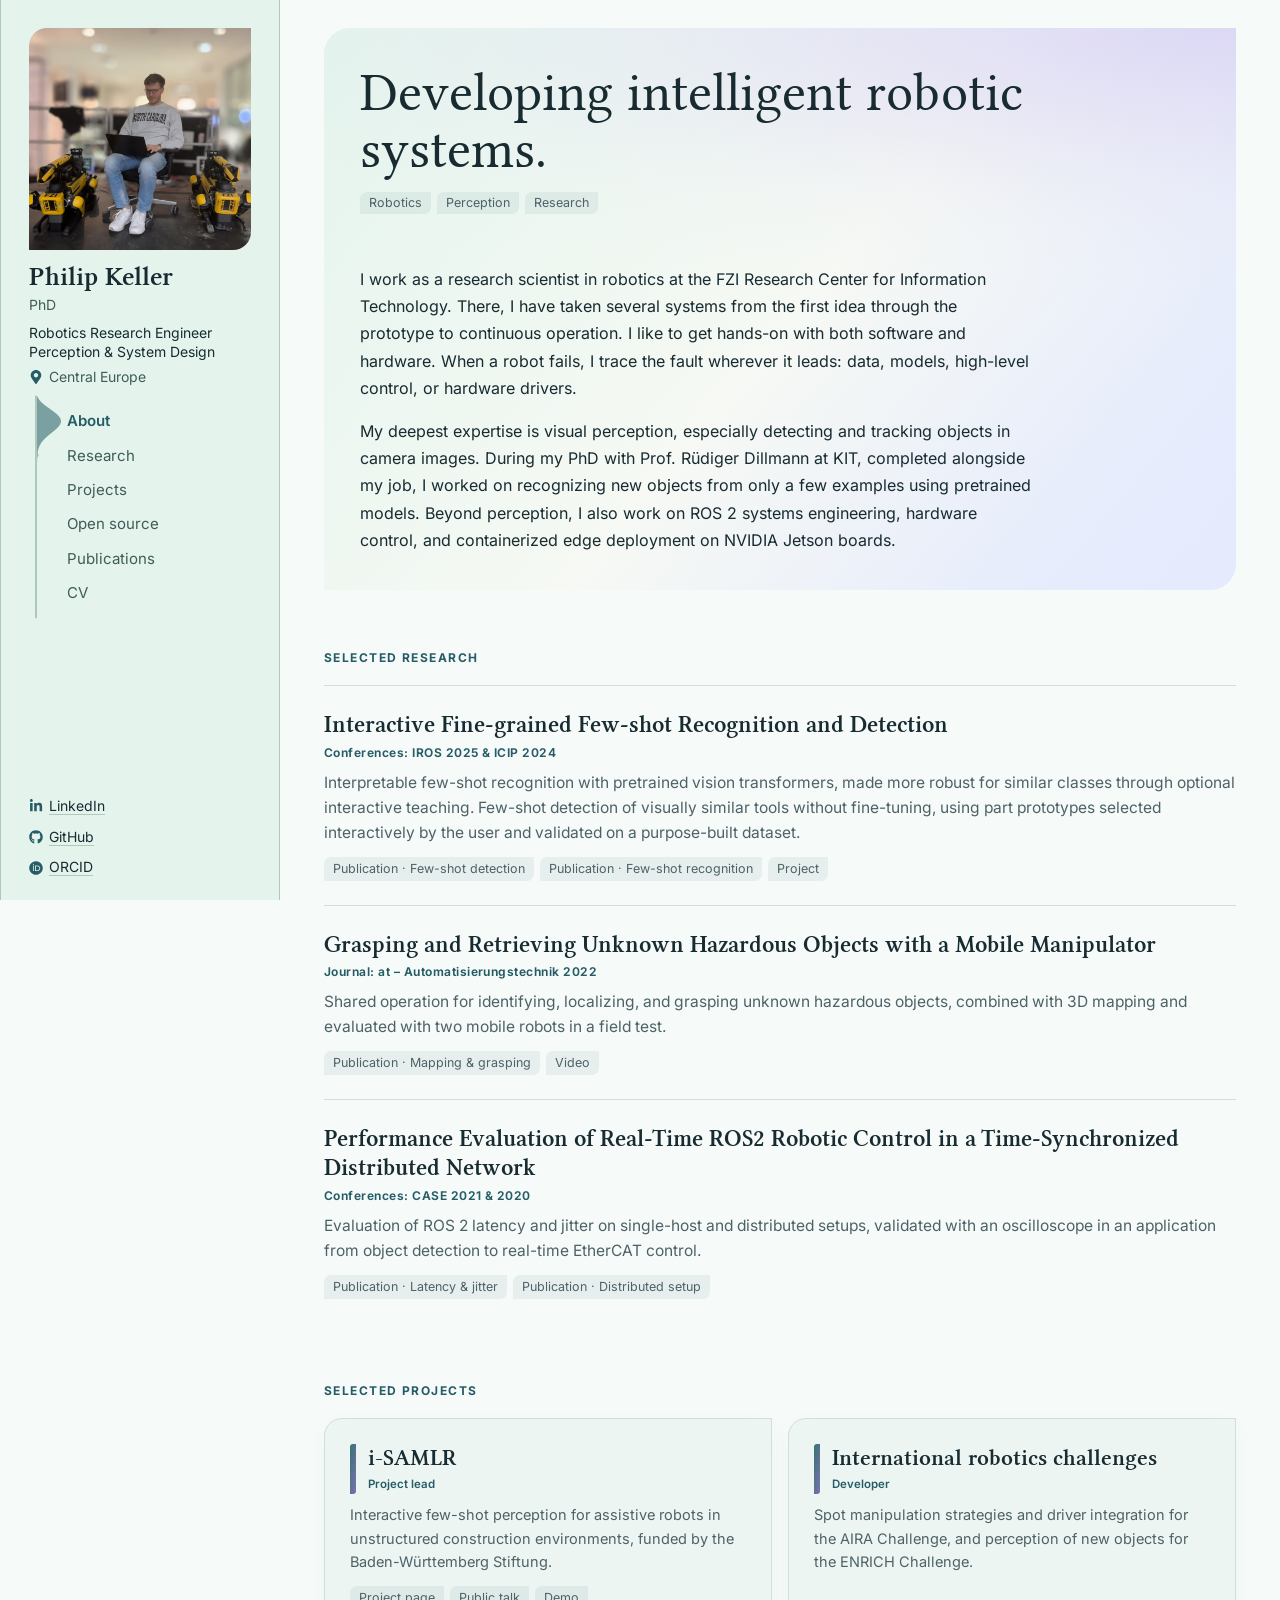
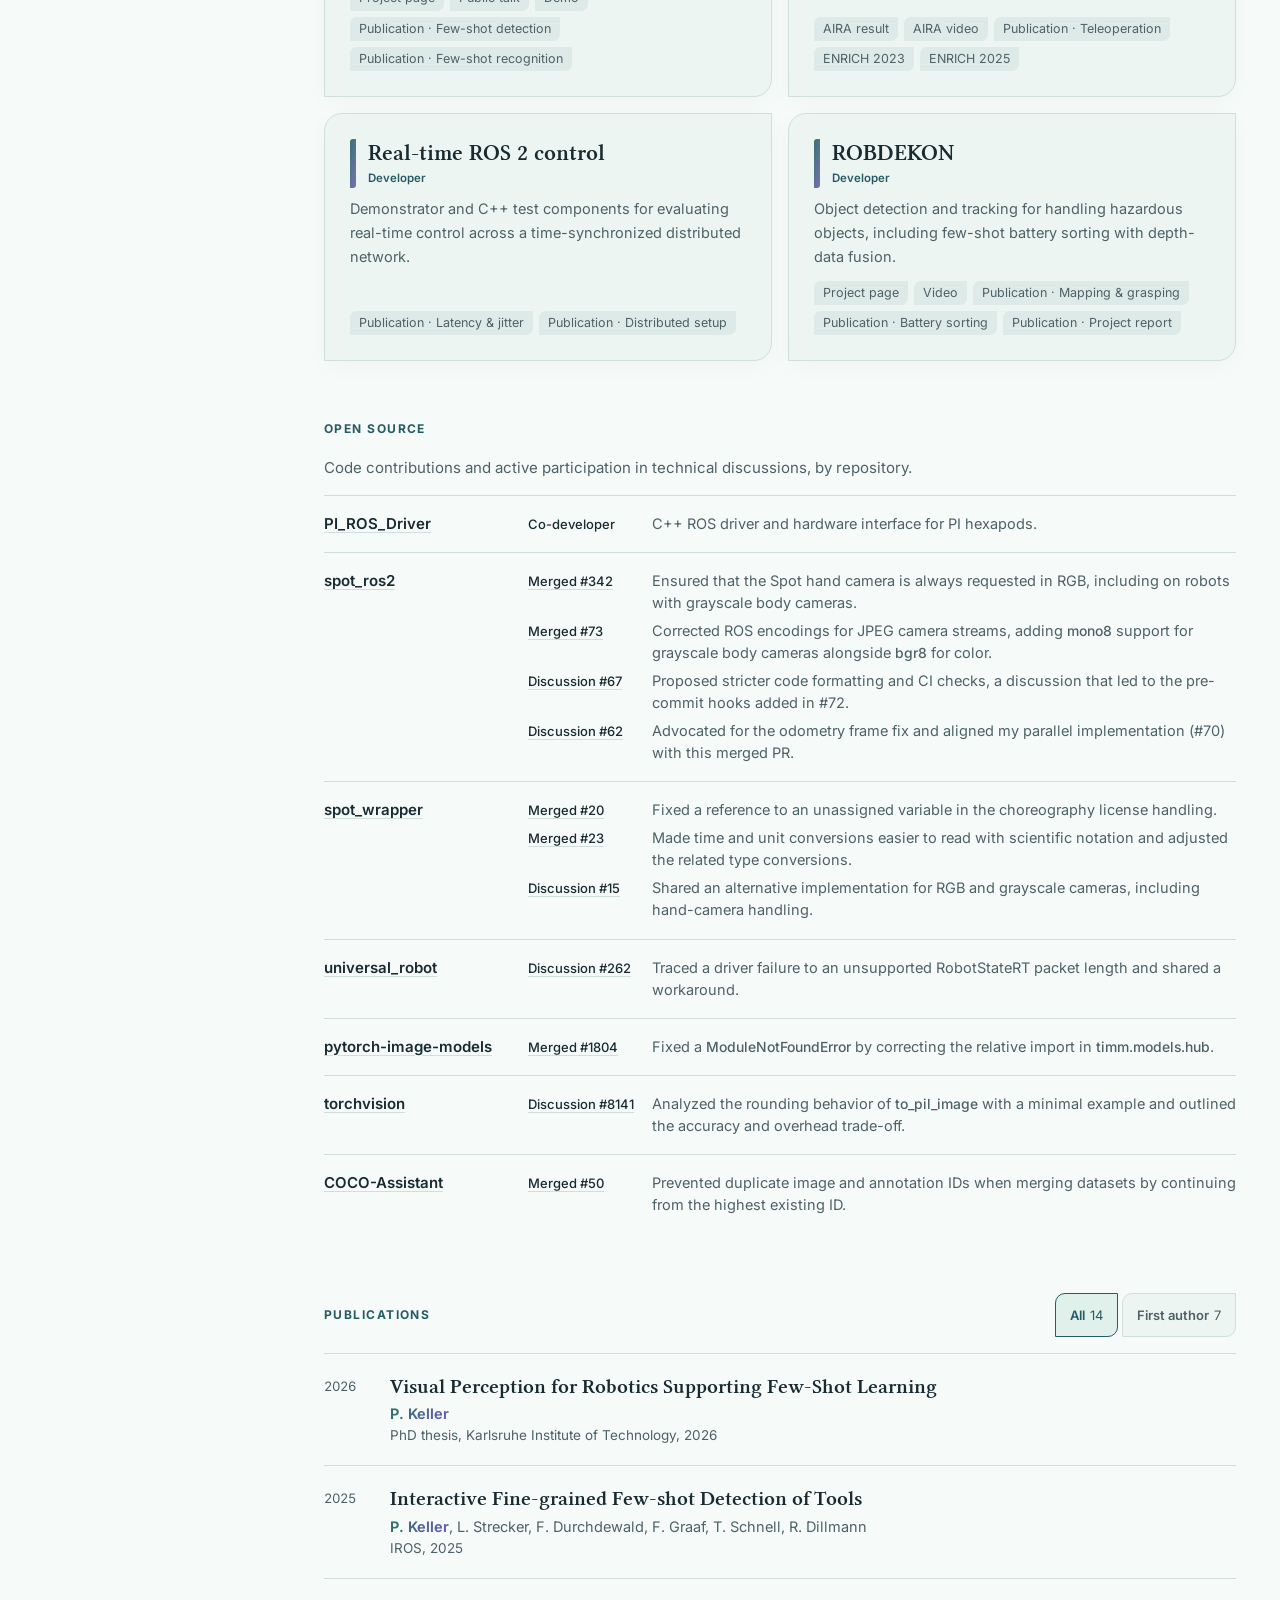
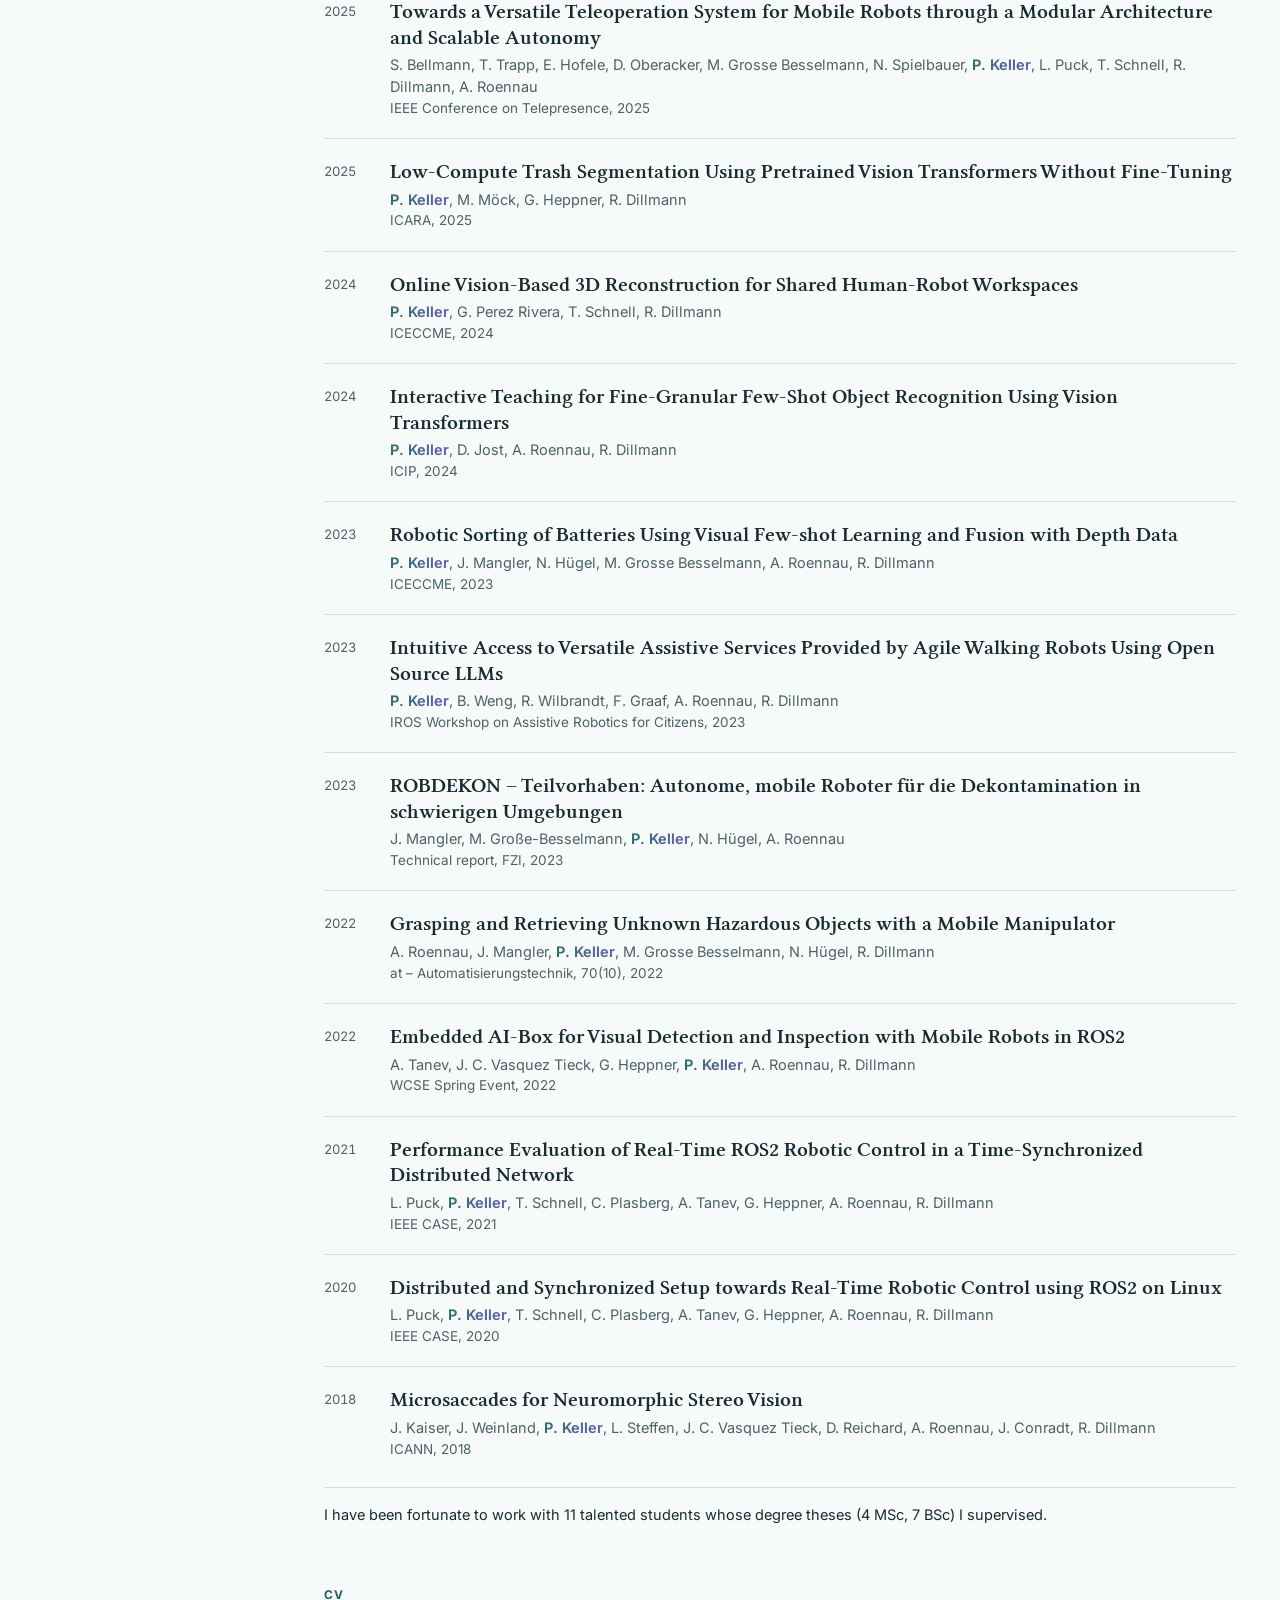
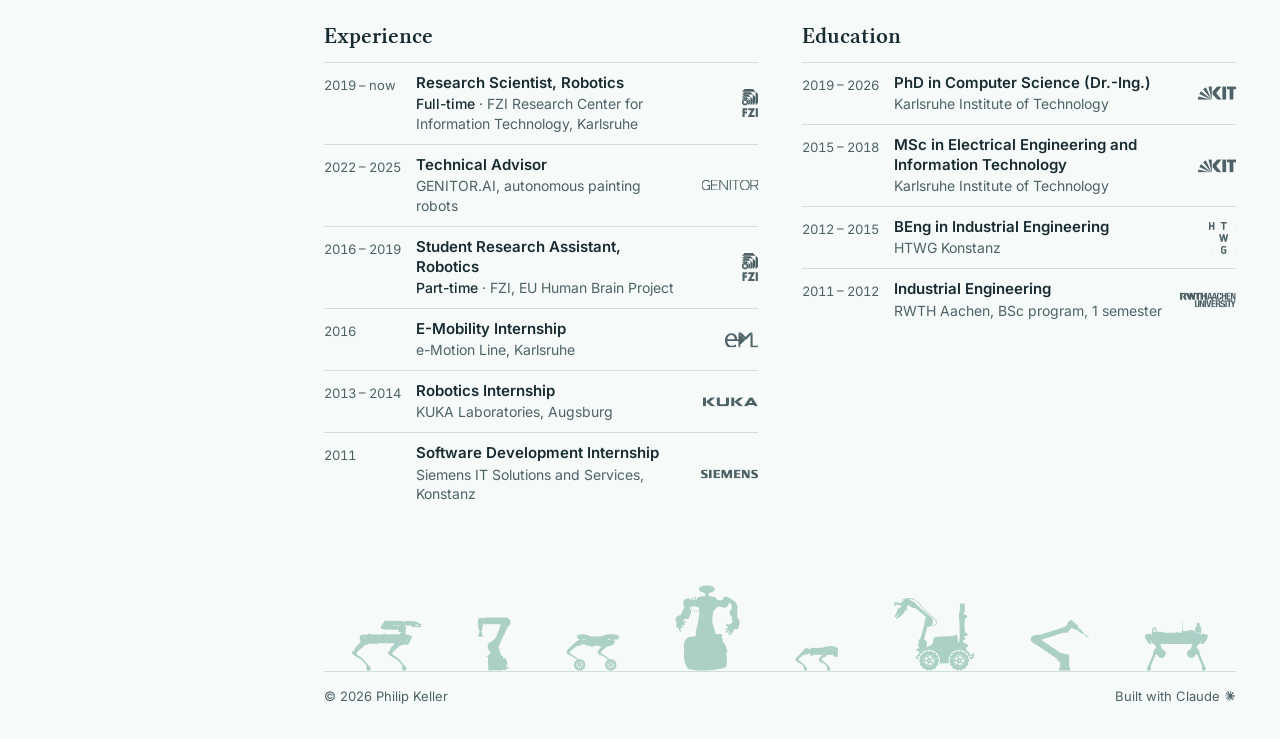
==== commit 40c8fb4c: "Add organization logos to CV and correct internships Co-Authored-By: Claude Opus 5.5 <noreply@anthro" ====
--- a/index.html
+++ b/index.html
@@ -47,6 +47,7 @@
   <script src="density-rail.js" defer></script>
 </head>
 <body>
+  <svg class="logo-sprite" aria-hidden="true" style="display:none"><symbol id="logo-kuka" viewBox="0 0 583.4 100"><path fill-rule="evenodd" d="M432.5 98.1l36 0l10.4-17.3l57.8 0l2.9 4.3l7.8 13l35.7 0l0-0.4l-61.7-97.7l-27.6 0zM489.3 60.7l16.5-27.9l0.7-1.6l1-0.7l17.8 30.5l-0.3 0.4l-35.4 0zM299.4 0l0 98.1l31.4 0l0-49.4l0.4-0.3l56.5 49.7l44.1 0l-0.3-0.7l-20.5-16.6l-39.2-32.7l60-48.1l-44.1 0l-56.5 47.7l-0.4-0.3l0-47.4zM146.4 0l0 67.9l0.4 0.3l0 2.9l0.3 0.3l0 1.7l0.3 0.3l1 5.2l2.2 5.2l2.6 3.9l5.2 4.8l4.9 3l6.2 2.2l3.9 0.7l0.3 0.3l3.6 0.3l0.3 0.4l2.9 0l0.3 0.3l59.1 0l0.4-0.3l2.9 0l0.3-0.4l5.5-0.6l8.8-2.9l2.6-1.3l4.5-3.3l2.6-2.6l2-2.6l2.6-4.9l1.6-4.8l0.7-4.9l0.3-0.3l0-3.3l0.3-0.3l0-67.2l-31.5 0l0 62.3l-0.3 0.4l0 1.6l-1.6 4.2l-2.6 2.9l-3.9 2l-3 0.3l-0.3 0.3l-2.9 0l-0.3 0.4l-36.4 0l-0.3-0.4l-2.6 0l-0.3-0.3l-3-0.3l-3.9-2l-2.6-2.9l-0.9-1.9l-1-3.9l0-62.7zM0 0l0 98.1l31.2 0l0-49.4l0.3-0.3l56.8 49.7l44.2 0l-60.4-50l60.4-48.1l-44.5 0l-56.2 47.7l-0.6-0.3l0-47.4z"/></symbol><symbol id="logo-siemens" viewBox="0 0 626.1 100"><path fill-rule="evenodd" d="M449.6 1.9l0 95.9l19.4 0l0-60.5l0.4-0.4l3.7 7.1l0.8 0.8l1.5 3.3l0.7 0.8l1.1 2.6l0.8 0.7l1.1 2.7l0.8 0.7l1.4 3.4l0.8 0.7l1.1 2.6l0.8 0.8l1.4 3.3l2.7 4.1l1.5 3.4l2.6 4.1l1.5 3.3l2.6 4.1l1.5 3.4l2.6 4.1l1.5 3.4l1.1 1.5l30.2 0l0-95.9l-19.4 0l0 58.9l-0.4 0.4l-0.7-0.8l-1.5-3.3l-0.8-0.8l-1.4-3.3l-0.8-0.8l-1.5-3.3l-0.7-0.8l-1.5-3.3l-0.8-0.8l-1.5-3.3l-0.7-0.8l-1.5-3.3l-0.7-0.8l-1.5-3.3l-0.8-0.8l-1.5-3.3l-0.7-0.8l-1.5-3.3l-0.8-0.8l-1.5-3.4l-0.7-0.7l-1.5-3.4l-0.7-0.7l-1.5-3.4l-0.8-0.7l-4.8-9.3zM363.1 1.9l0 95.9l70.9 0l0-18.3l-43 0l-0.3-0.4l0-22l0.3-0.4l36.6 0l0-15.7l-36.6 0l-0.3-0.3l0-20.9l0.3-0.4l41.8 0l0-17.5zM224.6 1.9l0 95.9l19.1 0l0-62.4l0.3-0.3l26.5 63.8l16.1 0l0.3-0.4l0.4-1.5l1.1-1.9l0-0.7l1.5-2.6l0-0.8l1.1-1.8l0-0.8l1.2-1.8l0-0.8l1.1-1.8l0-0.8l1.1-1.9l0-0.7l1.1-1.9l0-0.7l1.1-1.9l0-0.7l1.2-1.9l0-0.7l1.1-1.9l0-0.8l1.1-1.8l0-0.8l1.1-1.8l0-0.8l1.1-1.8l0-0.8l1.2-1.9l0-0.7l1.1-1.9l0-0.7l1.1-1.9l0-0.7l1.1-1.9l0-0.7l1.1-1.9l0-0.7l1.2-1.9l0-0.8l1.1-1.8l0-0.8l1.5-2.6l0-0.7l2.6-5.6l0.4 0.3l0 62.4l26.4 0l0-95.9l-33.2 0l0 0.7l-3.3 7.1l-0.8 2.6l-2.2 4.5l-0.8 2.6l-3.3 7.1l-0.8 2.6l-2.2 4.5l-0.7 2.6l-1.2 1.9l0 0.7l-2.2 4.5l-0.7 2.6l-2.3 4.5l-0.7 2.6l-3.4 7.1l-1.1-1.5l-1.5-4.5l-1.1-1.9l0-0.7l-0.8-1.1l0-0.8l-0.7-1.1l0-0.7l-0.8-1.2l0-0.7l-0.7-1.1l0-0.8l-0.8-1.1l0-0.7l-0.7-1.2l0-0.7l-0.7-1.1l-1.5-4.5l-1.2-1.9l0-0.7l-0.7-1.1l0-0.8l-0.8-1.1l0-0.7l-0.7-1.2l0-0.7l-0.7-1.1l0-0.8l-0.8-1.1l0-0.7l-0.7-1.2l0-0.7l-0.8-1.1l0-0.8l-2.6-5.6l-1.1-3.7l-1.1-1.9l0-0.7l-0.8-1.1l0-0.8l-1.5-3.3zM138.1 1.9l0 95.9l70.5 0l0-18.3l-42.9 0l-0.4-0.4l0-22l0.4-0.4l36.5 0l0-15.7l-36.5 0l-0.4-0.3l0-20.9l0.4-0.4l42.1 0l0-17.5zM87.3 1.9l0 95.9l28.4 0l0-95.9zM618.3 3.4l-4.9-0.8l-0.3-0.4l-1.9 0l-0.4-0.3l-1.8 0l-0.4-0.4l-4.9-0.4l-0.3-0.4l-8.6-0.3l-0.4-0.4l-8.2 0l-0.4 0.4l-5.9 0.3l-0.4 0.4l-4.9 0.8l-3.3 1.1l-6.4 3l-4.8 3.3l-4.5 4.9l-3 5.6l-0.4 2.2l-0.3 0.4l0 1.5l-0.4 0.4l0 8.9l0.4 0.4l0 1.5l0.3 0.3l0 1.2l0.8 2.2l0.7 1.1l0.4 1.5l1.9 3l5.6 6l5.9 4.1l4.5 2.2l0.8 0l1.8 1.1l3.4 1.2l2.6 1.4l0.7 0l1.9 1.2l0.8 0l1.8 1.1l0.8 0l1.8 1.1l3.4 1.1l3.7 2.3l1.5 1.5l1.5 2.9l0 2.7l-0.4 0.3l0 1.1l-1.1 1.9l-1.5 1.5l-1.1 0.4l-0.7 0.7l-3.4 1.1l-5.2 0.4l-0.4 0.4l-9.3-0.4l-0.4-0.4l-4.9-0.3l-0.3-0.4l-1.5 0l-0.4-0.4l-1.5 0l-0.4-0.3l-1.4 0l-0.4-0.4l-4.1-0.8l-6.7-2.2l0 19.4l3.7 0.7l0.4 0.4l5.2 0.8l0.4 0.3l4.8 0.4l0.4 0.4l3 0l0.3 0.4l5.6 0l0.4 0.3l12 0l0.3-0.3l3.8 0l0.3-0.4l4.1-0.4l4.5-1.5l1.1 0l8.2-3.7l1.2-1.1l2.6-1.5l5.6-6l3-5.6l0.7-2.2l0-1.2l0.4-0.3l0-1.9l0.3-0.4l0-7.8l-0.3-0.4l0-1.5l-1.5-4.4l-2.6-4.5l-5.3-5.6l-5.2-3.8l-20.5-10.4l-0.7 0l-3.4-1.9l-2.2-0.7l-2.3-1.5l-3-3l-0.7-1.9l0-1.8l0.7-1.9l2.6-2.6l2.7-1.5l2.2-0.7l4.5-0.4l0.3-0.4l7.9 0.4l0.4 0.4l4.4 0.3l0.4 0.4l3 0.4l3 1.1l1.1 0l7.5 2.6l0-18.3zM67.2 3.4l-1.5 0l-0.4-0.4l-3.4-0.4l-2.2-0.7l-7.1-0.8l-0.4-0.4l-8.5-0.3l-0.4-0.4l-8.6 0l-0.4 0.4l-3.3 0l-0.4 0.3l-4.1 0.4l-0.4 0.4l-1.1 0l-0.4 0.4l-1.1 0l-1.5 0.7l-2.2 0.4l-7.5 3.7l-2.6 1.9l-6 6.3l-1.5 2.6l-1.8 5.6l0 1.9l-0.4 0.4l0 6.7l0.4 0.4l0 1.8l0.3 0.4l0 1.1l0.4 0.4l0 1.1l0.8 2.3l2.2 4.1l2.6 3.3l2.6 2.6l6.4 4.5l6.7 3.4l0.7 0l1.9 1.1l0.7 0l1.9 1.1l0.8 0l1.8 1.1l0.8 0l1.8 1.1l3.4 1.2l2.6 1.5l0.8 0l4.1 2.2l2.9 3.3l0.4 1.2l0 3.3l-1.1 2.6l-3 2.7l-4.1 1.4l-4.8 0.4l-0.4 0.4l-9.3-0.4l-0.4-0.4l-5.2-0.3l-0.4-0.4l-1.5 0l-0.4-0.4l-1.5 0l-0.3-0.3l-1.5 0l-0.4-0.4l-2.6-0.4l-1.5-0.7l-1.1 0l-5.6-1.9l0 19.4l2.2 0.4l0.4 0.3l1.5 0l1.8 0.8l1.5 0l0.4 0.4l1.9 0l0.3 0.3l1.9 0l0.4 0.4l2.2 0l0.4 0.4l3 0l0.3 0.4l5.6 0l0.4 0.3l12 0l0.3-0.3l6.4-0.4l0.3-0.4l1.5 0l0.4-0.4l1.1 0l0.4-0.3l1.1 0l0.4-0.4l1.1 0l3.4-1.1l5.9-3l3.4-2.3l2.6-2.6l0.4 0l2.6-3l1.5-2.2l2.2-4.8l0.4-2.3l0.4-0.4l0-1.4l0.4-0.4l0-3.4l0.3-0.4l-0.3-5.5l-0.4-0.4l-0.4-2.6l-3.4-6.7l-5.9-6.4l-5.2-3.7l-10.9-5.6l-0.7 0l-11.6-6l-0.7 0l-3-1.5l-2.2-1.5l-2.3-2.2l-0.7-1.5l0-3.4l0.7-1.5l1.9-1.8l4.1-2.3l1.1 0l1.9-0.7l2.6 0l0.4-0.4l7.8 0.4l0.4 0.4l2.6 0l0.3 0.3l3.4 0.4l0.4 0.4l4.1 0.7l2.6 1.1l1.1 0l2.3 1.2l2.6 0.7z"/></symbol><symbol id="logo-kit" viewBox="0 0 278.4 100"><path fill-rule="evenodd" d="M212.5 0l0 22.4l19.2 0.1l0 77.2l27.3 0.1l0-77.3l19.3-0.1l0-22.4zM178.7 0l-0.1 99.7l27.3 0l0-99.7zM142.4 0l-34.9 38.6l0 22.4l36 38.7l30.5 0l-40.5-49.4l0.3-0.8l39.9-49.5zM101 0.2l-10.5 0.3l-7.2 0.9l-6.6 1.5l23.8 95l-0.2 0.7l-41.9-89.2l-4.3 1.9l-6.5 3.6l-5.1 3.4l-5 3.9l62.7 76.5l-0.2 0.3l-77.1-62.5l-7.3 10l-5.9 10.8l89.7 41.6l0.3 0.5l-96.5-24l-2.4 11.7l-0.8 12.6l100.8 0z"/></symbol><symbol id="logo-rwth" viewBox="0 0 371.3 100"><path fill-rule="evenodd" d="M313.1 52.2l0 7.5l10.2 0.2l0 39.1l9.3 0l0.2-39.3l7.7 0l0.9 1.2l8.3 19.6l0 18.5l9.3 0l0-18.8l12.1-28l-10.2 0l-6.4 17.9l-0.4-0.2l-6.1-17.7zM302.3 52.2l0 46.8l9.3 0l0-46.8zM238.9 52.2l0 46.8l9.3 0l0-19.6l0.4-0.4l6.7 0.2l1.5 0.6l1.2 1.3l1 2.7l0.5 12.5l1 2.7l10.2 0l-1.3-1.5l-0.6-2.1l-0.4-11l-1.2-5l-2.1-2.3l-3.8-1.4l1.5-0.4l2.7-1.7l2.1-2.7l0.8-2.3l0.4-2.1l0-4.3l-0.8-3.6l-1.3-2.3l-2.7-2.5l-2.3-1l-2.7-0.6zM248.6 58.8l6.3 0.2l2.1 0.9l1.8 2.1l0.7 2l0 3.2l-1.1 2.9l-1.4 1.4l-2.9 1.1l-5.9-0.3l0-13zM210 52.2l0 46.8l26.6 0l0-7.7l-17.3-0.2l0.2-12.5l15.6 0l0-7.7l-15.8-0.2l0-10.8l16.7-0.2l0-7.5zM175.3 52.2l10.8 46.8l12 0l10.8-46.8l-9.7 0l-7.1 34.7l-0.4-0.8l-6.3-33.7zM165.1 52.2l0 46.8l9.3 0l0-46.8zM131.4 52.2l0 46.8l8.7-0.2l0.2-32.3l11.5 32.3l10.8 0.2l0-46.8l-8.5 0l-0.3 32l-11.4-32zM99.4 52.2l0 34.9l0.6 3.8l0.8 2.2l1.3 2.1l2.1 2.1l3.7 1.9l2.9 0.6l6.9 0l4.3-1.3l2.7-1.6l2.1-2.3l1.7-3.3l0.6-2.7l0.2-36.4l-9.3 0l0 34.5l-0.7 2.9l-1 1.9l-1.3 1l-2.7 0.6l-2.2-0.4l-1.9-1.4l-1.1-2.3l-0.4-2.3l0-34.5zM283.2 51.1l-3.8 0.7l-3.3 1.4l-1.5 1.1l-2 2.2l-1.3 2.5l-0.8 3.4l0.2 6l1.2 3.5l2.9 3.4l3.8 2.2l9.3 3.8l2.3 2.1l0.9 1.8l0.2 1.9l-0.7 2.9l-1.8 2.1l-1.3 0.6l-2.1 0.4l-2.7-0.4l-1.2-0.6l-1.7-1.9l-0.6-2.1l0-3.7l-9.3 0l0 4.8l0.8 3.3l1 2.1l1.3 1.7l1.8 1.4l2.1 1.1l4.2 1l7 0l3.4-0.6l2.7-1.1l2.5-1.6l2.1-2.3l1.2-2.5l0.8-3.3l-0.2-6.7l-1-2.7l-2.9-3.3l-4.8-2.7l-9.6-4.2l-1.6-1.6l-0.7-1.3l0-4.8l0.9-1.4l1.6-1.3l1.3-0.4l3.3 0.2l1.9 1.3l1 1.8l0.4 3.8l9 0l0-3.4l-1.5-4.7l-1-1.5l-2.7-2.3l-4.4-1.6zM340.1 0.8l0 46.8l8.5 0l0.3-32.6l11.4 32.4l10.8 0.2l0-46.8l-8.5 0l-0.2 32l-11.5-32zM311 0.8l0 46.8l26.8 0l0-7.5l-17.4-0.2l0.2-12.7l15.6 0l0-7.4l-15.8-0.3l0-10.8l16.6-0.2l0.2-7.7zM278.4 0.8l0 46.8l9.3 0l0.2-20.8l11.1 0.2l0 20.6l9.3 0l0-46.8l-9.3 0l-0.2 17.9l-10.9 0l-0.2-17.9zM192.7 0.8l-12.5 46.8l9.8 0l2.3-9.8l12.5 0l2.3 9.8l14.3 0l2.3-9.8l12.3 0l0.4 0.5l1.9 9.3l9.7 0l-12.2-46.8l-11.9 0.2l-8.9 34.6l-0.9 2l-9.7-36.8zM229.9 8.9l4.6 21l-9.1 0.2l0.8-5.2l3.3-15.3zM198.5 8.9l4.4 19.4l0 1.8l-8.9-0.2zM37.6 0.6l20.2 47.2l16 0l0.2-23.9l0.8 3.3l8.8 20.6l16 0l0.2-36.4l11 0.2l0 36.2l15.6 0l0.2-36.4l10.8 0.2l0.2 36.2l15.6-0.2l0.2-19.1l10.8 0.2l0 19.1l15.6 0l0-47.2l-15.6 0l-0.2 17.1l-10.8-0.2l0-16.9l-63.6 0l0 23.1l-10-23.1l-16.2 0l0.2 23.1l-9.8-23.1zM89.6 23.9l0.2-0.2l0.2 0.4l-0.2 0.2zM0 0.6l0 47l15.6 0l0.2-36.2l6.9 0l1.4 0.5l2.5 2l0.8 1.7l0.3 2.1l-1.1 2.9l-1.4 1.4l-2.7 1.1l-3.4 0l10.4 24.5l16 0l-8.5-20.2l0-0.6l3.3-5l1.1-3.7l-0.2-5.8l-0.7-1.9l-2-3.7l-4.2-3.8l-3.5-1.7l-2.7-0.6zM258.8 0l-4.1 1l-2.9 1.7l-2.5 2.7l-1.9 4l-1 4.7l-0.5 4.2l0 11.2l0.5 4.8l1.4 6l1.7 3.2l2.7 2.7l2.7 1.4l3.1 0.8l7.3 0l3.1-0.8l2.1-1l1.6-1.3l1.9-2.3l2.1-5.2l0.6-4.1l0-3.8l-9.3 0l-0.2 5.4l-1.5 4.4l-1.5 1.5l-1.6 0.6l-2.3 0l-1.9-0.8l-1-1.1l-1.1-2.3l-1-7.7l0-11.4l1-7.5l1.1-2.3l2.3-1.8l1.6-0.2l2.7 0.6l1.3 1l1 1.9l0.9 6.4l9.1 0l-0.2-5.4l-0.6-2.7l-1.3-2.9l-1-1.4l-2.9-2.5l-5.2-1.7z"/></symbol><symbol id="logo-htwg" viewBox="0 0 84.5 100"><path fill-rule="evenodd" d="M83.4 86.5l-0.8 0.5l0 0.8l0.4 0.4l0.9 0l0.4-1zM8.3 86.5l-0.8 0.5l0 0.6l0.6 0.6l0.8 0l0.4-0.4l0-0.8zM43.9 75l-3.7 1.8l-2.1 3.3l-0.4 1.7l0.2 12l1.4 3.1l1.9 1.7l3.5 1.2l4.8-0.2l2.9-1.1l1.8-2.2l0-9.6l-0.6-0.8l-1.2-0.6l-5.4 0l-1 0.6l-0.5 1.1l0.5 2l1 0.6l2.5 0.1l0 5.3l-1.9 0.7l-2.3 0l-1-0.3l-1.2-1.2l-0.7-2.1l0-9.3l0.7-2.1l1.6-1.4l2.9-0.2l3.1 1.6l1.1 0l1.4-0.8l0.4-1.6l-1.4-1.9l-1.9-1l-2.7-0.5zM32.9 37.9l-1 1.8l5 19.9l1 1.9l1.2 0.8l1.5 0.2l2-1.4l2.7-10.4l0.5-3.7l0.4 0.4l0.6 4.4l2.3 9.1l0.8 1l1.4 0.6l2.3-0.6l1.1-1.9l5.1-19.6l0-1.5l-1.2-1.2l-2.1-0.2l-1.4 1.2l-2.7 10.6l-0.6 3.7l-0.3-0.4l-0.4-3.5l-2.7-10.2l-1-1.2l-1-0.4l-2.1 0.4l-1.2 2l-2.1 8.5l-0.6 4.4l-0.4 0.4l-0.7-4.6l-2.4-9.1l-1.5-1.8zM83 11.6l-0.4 0.4l0 0.8l1 0.5l0.5-0.3l0.2-0.8l-0.5-0.6zM37.7 0l-1.7 1.5l0 1.4l0.9 1.2l6.6 0.3l0 18.8l1.4 1.6l2.1 0l1.4-1.4l0-19l6-0.1l1.1-0.8l0.4-2l-1.5-1.5zM1.4 0l-1.4 1.4l0 22l0.4 0.8l1.3 0.8l1.2 0l1.4-0.8l0.3-0.8l0.2-8.9l7.2 0l0.2 8.9l1.3 1.4l1.2 0.2l1.2-0.4l0.7-0.8l0.4-1.2l0-20.5l-0.4-1.1l-1.1-1l-2 0l-0.9 0.8l-0.4 0.7l-0.2 8.8l-7.2 0l-0.2-8.9l-1.3-1.4z"/></symbol><symbol id="logo-fzi" viewBox="0 0 58.2 100"><path fill-rule="evenodd" d="M23.1 68.6l-0.6 0.8l0 5.4l0.4 0.7l9.6 0.2l0.5 0.3l0.1 0.9l-12.7 22.7l0.6 0.3l23.7-0.1l0.4-0.4l0-5.9l-0.4-0.4l-10.4-0.1l-0.8-0.8l12.4-22l0.3-1.4l-0.5-0.3zM17.8 68.5l-15.3 0l-0.6 0.6l-0.1 30.3l0.6 0.5l6.2 0l0.8-0.5l0-10.9l0.5-0.6l7-0.2l0.7-0.5l0-6l-0.8-0.4l-6.9-0.2l-0.5-0.8l0-3.3l1-0.8l8-0.2l0.3-0.6l0-5.6zM49.9 68.4l-0.9 0.9l0 30.1l0.5 0.5l6.4 0l0.8-0.5l0-30.1l-0.9-0.8zM5.9 36l-5.8 5.9l0 10.1l5.8 5.8l10.1 0l5.7-5.7l0-10.3l-5.6-5.9zM6.4 42.1l9-0.2l0.5 0.4l0.1 9.1l-0.4 0.5l-8.6 0.1l-0.8-0.4l-0.1-9.1zM5.4 29.4l-4.9 4.8l0.1 0.8l22.2 0.3l0.2 21.6l0.7 0.5l5.1-5.5l-0.1-11.5l-11.5-11.3l-11.1 0zM6.5 21.1l-6.2 6.1l0.1 0.6l29 0.1l0.7 0.4l0.1 28.7l0.5 0.3l0.8-0.5l4.3-4.3l1.8-2.4l-0.1-14.7l-0.4-1l-13.7-13.5l-15.8-0.1zM8 11.2l-7 7.1l0 1.1l36.6 0l0.7 0.5l0.2 37.3l0.5 0.2l0.8-0.4l7.2-7.6l0.1-20.9l-0.3-1.2l-7-7.1l-1.2-0.5l-0.9-1.4l-7.2-7.1zM9.3 0.1l-8.2 8.3l-0.4 1.2l46.7 0.1l1.1 0.5l0 46.7l1.1 0l8.2-8.2l0.3-0.8l0-28.4l-0.4-0.9l-7.8-7.9l-1.2-0.6l-1-1.5l-8.7-8.5z"/></symbol><symbol id="logo-genitor" viewBox="85.1 86 1336.9 242" overflow="visible"><g fill="none" stroke="currentColor" stroke-width="1.05"><path d="M262 140 A98 118 0 1 0 262 280 M210 221 H262 V326" vector-effect="non-scaling-stroke"/><path d="M465 88 H312 V326 H465 M312 206 H445" vector-effect="non-scaling-stroke"/><path d="M510 326 V88 L690 326 V88" vector-effect="non-scaling-stroke"/><path d="M762 88 V326" vector-effect="non-scaling-stroke"/><path d="M800 88 H990 M890 88 V326" vector-effect="non-scaling-stroke"/><ellipse cx="1108" cy="207" rx="106" ry="121" vector-effect="non-scaling-stroke"/><path d="M1252 326 V88 H1354 A68 68 0 0 1 1354 224 H1252 M1358 224 L1422 326" vector-effect="non-scaling-stroke"/></g></symbol><symbol id="logo-eml" viewBox="0 0 1116 519"><path fill-rule="evenodd" d="M405 232C405 118 319 32 213 32C95.4 32 0 136.3 0 265C0 417.4 81.2 519 203 519C258 519 320 505 370 476L366 410C318 442 268 455 203 455C133 455 77 375 77 296L448 296L448 474L674 261L448 47L448 232ZM78 232C90 160 133 95 208 95C283 95 323 155 327 232ZM451 0H525L685 160L845 0H919V35L685 256.5L451 35ZM451 486L512 429V519H451ZM852 113L919 50V448H1116V519H852Z"/></symbol></svg>
   <a class="skip" href="#content">Skip to content</a>
   <div class="compact-bar">
     <a class="compact-id" href="#top" data-scroll-top>
@@ -220,8 +221,8 @@
       <section id="cv">
         <h2 class="label">CV</h2>
         <div class="cv-body">
-          <div class="cv-group"><h3>Experience</h3><dl class="timeline"><dt>2019 – now</dt><dd><b>Research Scientist, Robotics</b><span class="where"><span class="kind">Full-time</span> · FZI Research Center for Information Technology, Karlsruhe</span></dd><dt>2022 – 2025</dt><dd><b>Technical Advisor</b><span class="where">GENITOR.AI, autonomous painting robots</span></dd><dt>2016 – 2019</dt><dd><b>Student Research Assistant, Robotics</b><span class="where"><span class="kind">Part-time</span> · FZI, EU Human Brain Project</span></dd><dt>2016</dt><dd><b>E-Mobility Internship</b><span class="where">e-Motion Line, Karlsruhe</span></dd><dt>2013 – 2014</dt><dd><b>Robotics Internship</b><span class="where"><span class="kind">Full-time</span> · KUKA Laboratories, Augsburg</span></dd><dt>2011</dt><dd><b>Working Student, Software Development</b><span class="where">Siemens IT Solutions and Services, Konstanz</span></dd></dl></div>
-          <div class="cv-group"><h3>Education</h3><dl class="timeline"><dt>2019 – 2026</dt><dd><b>PhD in Computer Science (Dr.-Ing.)</b><span class="where">Karlsruhe Institute of Technology</span></dd><dt>2015 – 2018</dt><dd><b>MSc in Electrical Engineering and Information Technology</b><span class="where">Karlsruhe Institute of Technology</span></dd><dt>2012 – 2015</dt><dd><b>BEng in Industrial Engineering</b><span class="where">HTWG Konstanz</span></dd><dt>2011 – 2012</dt><dd><b>Industrial Engineering</b><span class="where">RWTH Aachen, BSc program, 1 semester</span></dd></dl></div>
+          <div class="cv-group"><h3>Experience</h3><dl class="timeline"><dt>2019 – now</dt><dd><b>Research Scientist, Robotics</b><span class="where"><span class="kind">Full-time</span> · FZI Research Center for Information Technology, Karlsruhe</span><svg class="cv-logo cv-logo-fzi" aria-hidden="true" focusable="false"><use href="#logo-fzi"/></svg></dd><dt>2022 – 2025</dt><dd><b>Technical Advisor</b><span class="where">GENITOR.AI, autonomous painting robots</span><svg class="cv-logo cv-logo-genitor" aria-hidden="true" focusable="false"><use href="#logo-genitor"/></svg></dd><dt>2016 – 2019</dt><dd><b>Student Research Assistant, Robotics</b><span class="where"><span class="kind">Part-time</span> · FZI, EU Human Brain Project</span><svg class="cv-logo cv-logo-fzi" aria-hidden="true" focusable="false"><use href="#logo-fzi"/></svg></dd><dt>2016</dt><dd><b>E-Mobility Internship</b><span class="where">e-Motion Line, Karlsruhe</span><svg class="cv-logo cv-logo-eml" aria-hidden="true" focusable="false"><use href="#logo-eml"/></svg></dd><dt>2013 – 2014</dt><dd><b>Robotics Internship</b><span class="where">KUKA Laboratories, Augsburg</span><svg class="cv-logo cv-logo-kuka" aria-hidden="true" focusable="false"><use href="#logo-kuka"/></svg></dd><dt>2011</dt><dd><b>Software Development Internship</b><span class="where">Siemens IT Solutions and Services, Konstanz</span><svg class="cv-logo cv-logo-siemens" aria-hidden="true" focusable="false"><use href="#logo-siemens"/></svg></dd></dl></div>
+          <div class="cv-group"><h3>Education</h3><dl class="timeline"><dt>2019 – 2026</dt><dd><b>PhD in Computer Science (Dr.-Ing.)</b><span class="where">Karlsruhe Institute of Technology</span><svg class="cv-logo cv-logo-kit" aria-hidden="true" focusable="false"><use href="#logo-kit"/></svg></dd><dt>2015 – 2018</dt><dd><b>MSc in Electrical Engineering and Information Technology</b><span class="where">Karlsruhe Institute of Technology</span><svg class="cv-logo cv-logo-kit" aria-hidden="true" focusable="false"><use href="#logo-kit"/></svg></dd><dt>2012 – 2015</dt><dd><b>BEng in Industrial Engineering</b><span class="where">HTWG Konstanz</span><svg class="cv-logo cv-logo-htwg" aria-hidden="true" focusable="false"><use href="#logo-htwg"/></svg></dd><dt>2011 – 2012</dt><dd><b>Industrial Engineering</b><span class="where">RWTH Aachen, BSc program, 1 semester</span><svg class="cv-logo cv-logo-rwth" aria-hidden="true" focusable="false"><use href="#logo-rwth"/></svg></dd></dl></div>
         </div>
       </section>
 
--- a/cv.css
+++ b/cv.css
@@ -9,3 +9,28 @@
 #cv .timeline b { font-size: 15px; line-height: 1.35; }
 #cv .where { display: block; margin-top: 1px; color: var(--muted); font-size: 14px; }
 #cv .kind { color: var(--text); font-weight: 500; }
+
+/* Organization logos in the subtitle color. Sizes balance their visual weight. */
+#cv .timeline dd { position: relative; padding-right: 72px; }
+#cv .cv-logo {
+  position: absolute;
+  top: 50%;
+  right: 0;
+  width: calc(var(--logo-w) * var(--logo-scale, 1));
+  height: calc(var(--logo-h) * var(--logo-scale, 1));
+  color: var(--muted);
+  fill: currentColor;
+  transform: translateY(-50%);
+}
+#cv .cv-logo-fzi { --logo-w: 16.3px; --logo-h: 28px; }
+#cv .cv-logo-genitor { --logo-w: 56px; --logo-h: 10.14px; }
+#cv .cv-logo-eml { --logo-w: 33.5px; --logo-h: 15.6px; }
+#cv .cv-logo-kuka { --logo-w: 55.1px; --logo-h: 9.44px; }
+#cv .cv-logo-siemens { --logo-w: 57.1px; --logo-h: 9.11px; }
+#cv .cv-logo-kit { --logo-w: 38px; --logo-h: 13.67px; }
+#cv .cv-logo-htwg { --logo-w: 27px; --logo-h: 32px; }
+#cv .cv-logo-rwth { --logo-w: 55.7px; --logo-h: 15px; }
+@media (max-width: 560px) {
+  #cv .timeline { --logo-scale: 0.85; }
+  #cv .timeline dd { padding-right: 58px; }
+}
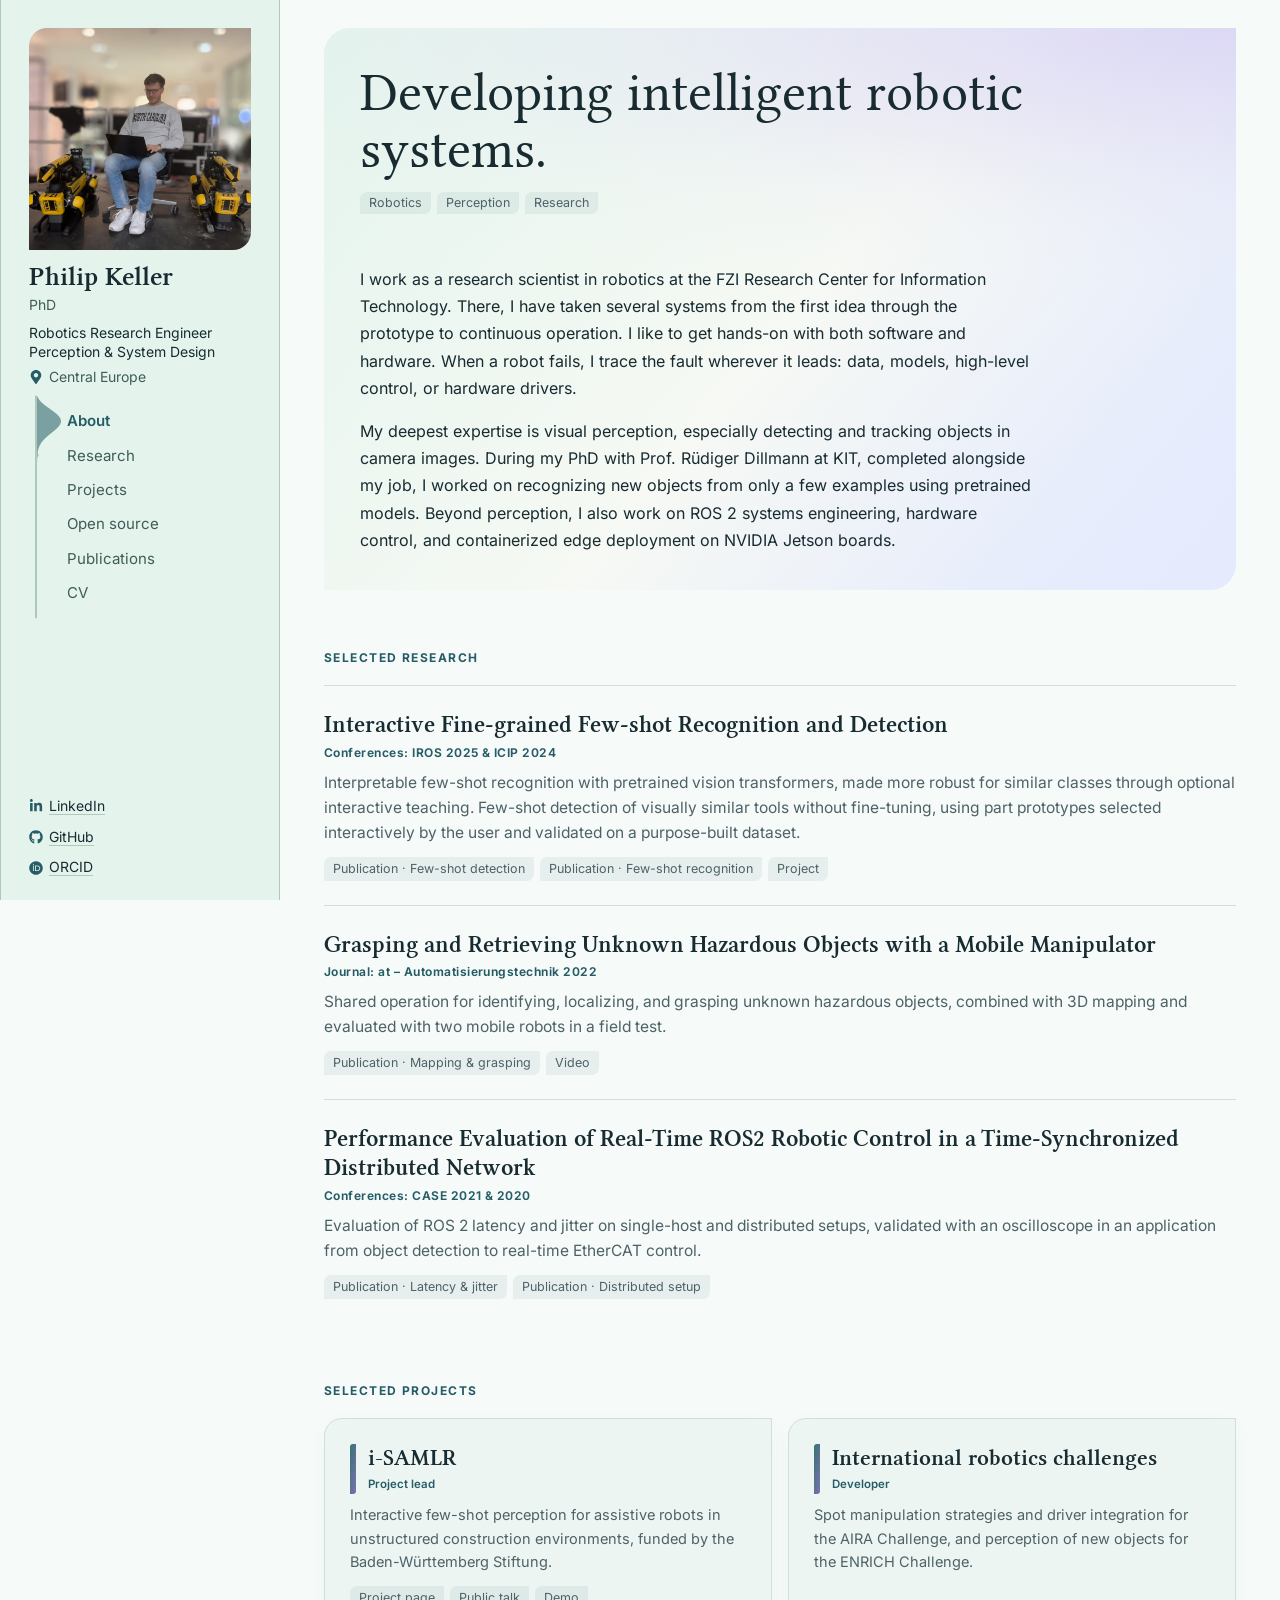
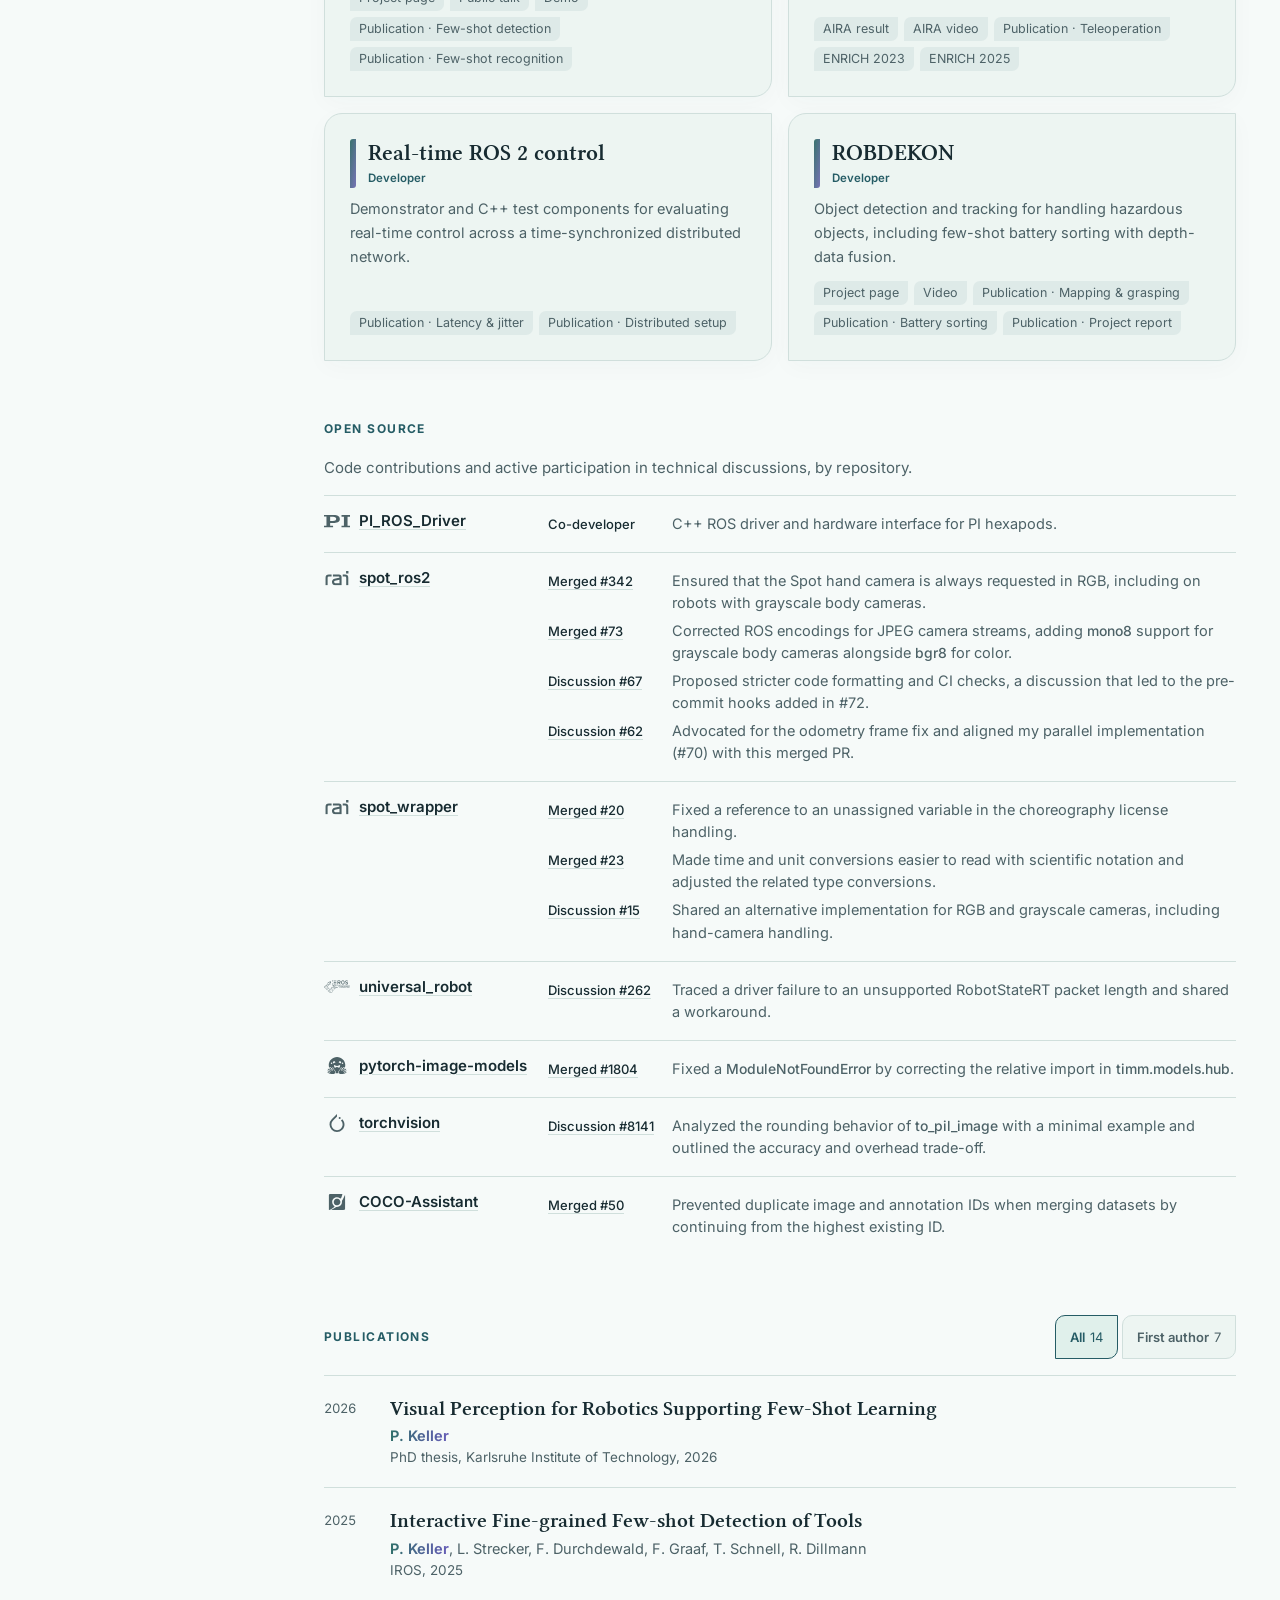
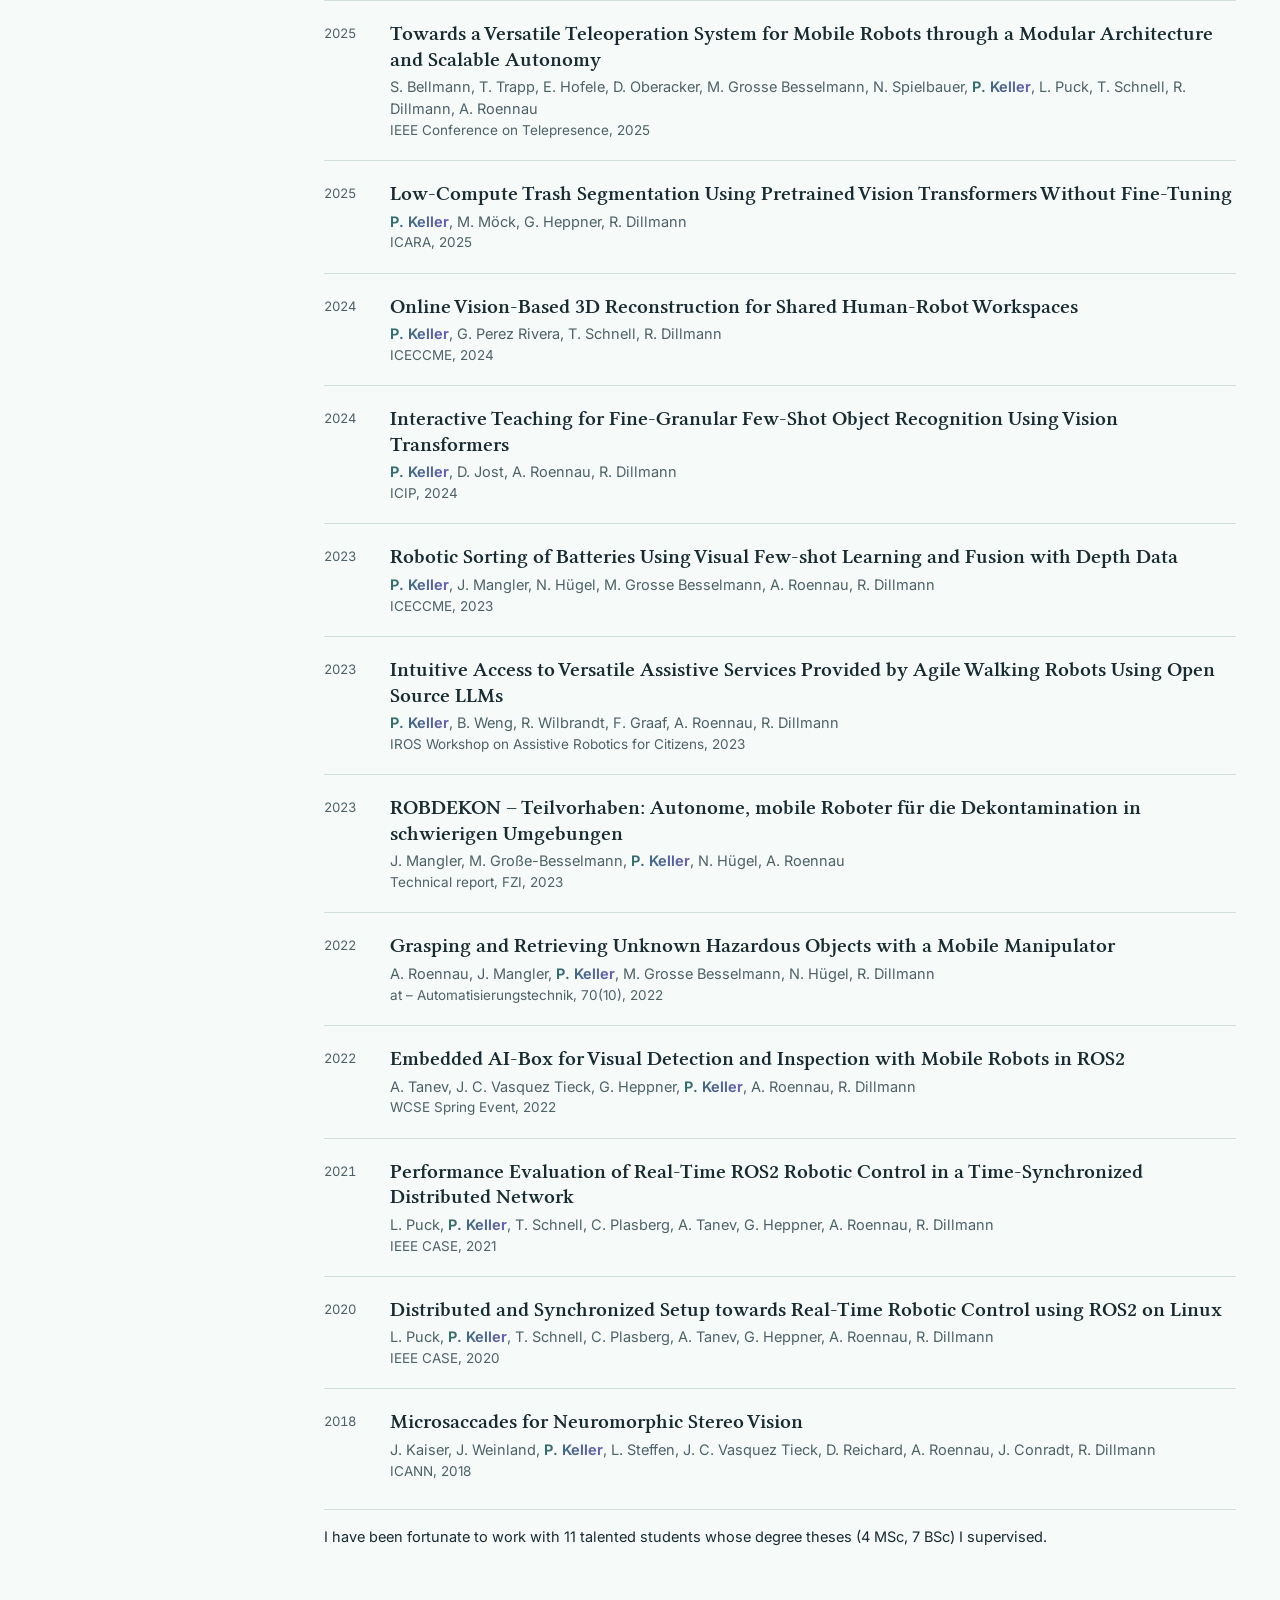
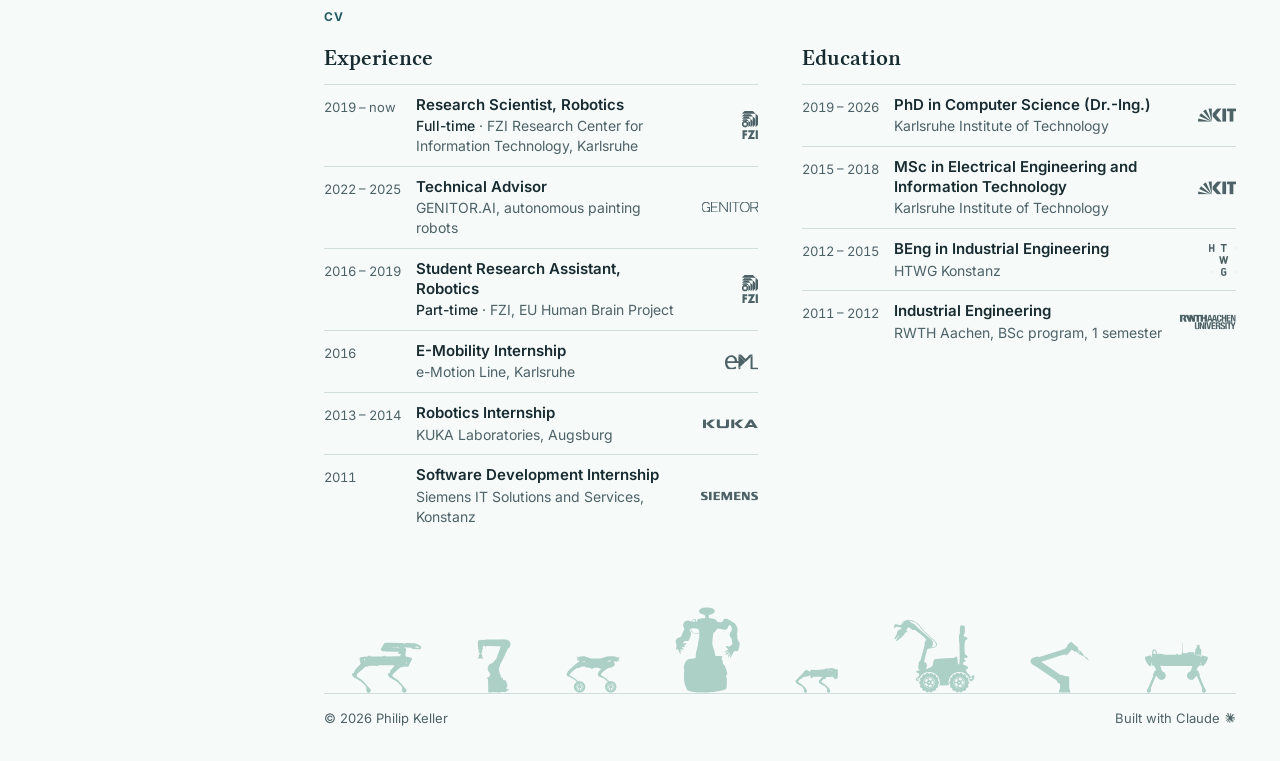
==== commit 9ce40ee4: "Add owner logos to open-source repositories Co-Authored-By: Claude Opus 5.5 <noreply@anthropic.com>" ====
--- a/index.html
+++ b/index.html
@@ -47,7 +47,7 @@
   <script src="density-rail.js" defer></script>
 </head>
 <body>
-  <svg class="logo-sprite" aria-hidden="true" style="display:none"><symbol id="logo-kuka" viewBox="0 0 583.4 100"><path fill-rule="evenodd" d="M432.5 98.1l36 0l10.4-17.3l57.8 0l2.9 4.3l7.8 13l35.7 0l0-0.4l-61.7-97.7l-27.6 0zM489.3 60.7l16.5-27.9l0.7-1.6l1-0.7l17.8 30.5l-0.3 0.4l-35.4 0zM299.4 0l0 98.1l31.4 0l0-49.4l0.4-0.3l56.5 49.7l44.1 0l-0.3-0.7l-20.5-16.6l-39.2-32.7l60-48.1l-44.1 0l-56.5 47.7l-0.4-0.3l0-47.4zM146.4 0l0 67.9l0.4 0.3l0 2.9l0.3 0.3l0 1.7l0.3 0.3l1 5.2l2.2 5.2l2.6 3.9l5.2 4.8l4.9 3l6.2 2.2l3.9 0.7l0.3 0.3l3.6 0.3l0.3 0.4l2.9 0l0.3 0.3l59.1 0l0.4-0.3l2.9 0l0.3-0.4l5.5-0.6l8.8-2.9l2.6-1.3l4.5-3.3l2.6-2.6l2-2.6l2.6-4.9l1.6-4.8l0.7-4.9l0.3-0.3l0-3.3l0.3-0.3l0-67.2l-31.5 0l0 62.3l-0.3 0.4l0 1.6l-1.6 4.2l-2.6 2.9l-3.9 2l-3 0.3l-0.3 0.3l-2.9 0l-0.3 0.4l-36.4 0l-0.3-0.4l-2.6 0l-0.3-0.3l-3-0.3l-3.9-2l-2.6-2.9l-0.9-1.9l-1-3.9l0-62.7zM0 0l0 98.1l31.2 0l0-49.4l0.3-0.3l56.8 49.7l44.2 0l-60.4-50l60.4-48.1l-44.5 0l-56.2 47.7l-0.6-0.3l0-47.4z"/></symbol><symbol id="logo-siemens" viewBox="0 0 626.1 100"><path fill-rule="evenodd" d="M449.6 1.9l0 95.9l19.4 0l0-60.5l0.4-0.4l3.7 7.1l0.8 0.8l1.5 3.3l0.7 0.8l1.1 2.6l0.8 0.7l1.1 2.7l0.8 0.7l1.4 3.4l0.8 0.7l1.1 2.6l0.8 0.8l1.4 3.3l2.7 4.1l1.5 3.4l2.6 4.1l1.5 3.3l2.6 4.1l1.5 3.4l2.6 4.1l1.5 3.4l1.1 1.5l30.2 0l0-95.9l-19.4 0l0 58.9l-0.4 0.4l-0.7-0.8l-1.5-3.3l-0.8-0.8l-1.4-3.3l-0.8-0.8l-1.5-3.3l-0.7-0.8l-1.5-3.3l-0.8-0.8l-1.5-3.3l-0.7-0.8l-1.5-3.3l-0.7-0.8l-1.5-3.3l-0.8-0.8l-1.5-3.3l-0.7-0.8l-1.5-3.3l-0.8-0.8l-1.5-3.4l-0.7-0.7l-1.5-3.4l-0.7-0.7l-1.5-3.4l-0.8-0.7l-4.8-9.3zM363.1 1.9l0 95.9l70.9 0l0-18.3l-43 0l-0.3-0.4l0-22l0.3-0.4l36.6 0l0-15.7l-36.6 0l-0.3-0.3l0-20.9l0.3-0.4l41.8 0l0-17.5zM224.6 1.9l0 95.9l19.1 0l0-62.4l0.3-0.3l26.5 63.8l16.1 0l0.3-0.4l0.4-1.5l1.1-1.9l0-0.7l1.5-2.6l0-0.8l1.1-1.8l0-0.8l1.2-1.8l0-0.8l1.1-1.8l0-0.8l1.1-1.9l0-0.7l1.1-1.9l0-0.7l1.1-1.9l0-0.7l1.2-1.9l0-0.7l1.1-1.9l0-0.8l1.1-1.8l0-0.8l1.1-1.8l0-0.8l1.1-1.8l0-0.8l1.2-1.9l0-0.7l1.1-1.9l0-0.7l1.1-1.9l0-0.7l1.1-1.9l0-0.7l1.1-1.9l0-0.7l1.2-1.9l0-0.8l1.1-1.8l0-0.8l1.5-2.6l0-0.7l2.6-5.6l0.4 0.3l0 62.4l26.4 0l0-95.9l-33.2 0l0 0.7l-3.3 7.1l-0.8 2.6l-2.2 4.5l-0.8 2.6l-3.3 7.1l-0.8 2.6l-2.2 4.5l-0.7 2.6l-1.2 1.9l0 0.7l-2.2 4.5l-0.7 2.6l-2.3 4.5l-0.7 2.6l-3.4 7.1l-1.1-1.5l-1.5-4.5l-1.1-1.9l0-0.7l-0.8-1.1l0-0.8l-0.7-1.1l0-0.7l-0.8-1.2l0-0.7l-0.7-1.1l0-0.8l-0.8-1.1l0-0.7l-0.7-1.2l0-0.7l-0.7-1.1l-1.5-4.5l-1.2-1.9l0-0.7l-0.7-1.1l0-0.8l-0.8-1.1l0-0.7l-0.7-1.2l0-0.7l-0.7-1.1l0-0.8l-0.8-1.1l0-0.7l-0.7-1.2l0-0.7l-0.8-1.1l0-0.8l-2.6-5.6l-1.1-3.7l-1.1-1.9l0-0.7l-0.8-1.1l0-0.8l-1.5-3.3zM138.1 1.9l0 95.9l70.5 0l0-18.3l-42.9 0l-0.4-0.4l0-22l0.4-0.4l36.5 0l0-15.7l-36.5 0l-0.4-0.3l0-20.9l0.4-0.4l42.1 0l0-17.5zM87.3 1.9l0 95.9l28.4 0l0-95.9zM618.3 3.4l-4.9-0.8l-0.3-0.4l-1.9 0l-0.4-0.3l-1.8 0l-0.4-0.4l-4.9-0.4l-0.3-0.4l-8.6-0.3l-0.4-0.4l-8.2 0l-0.4 0.4l-5.9 0.3l-0.4 0.4l-4.9 0.8l-3.3 1.1l-6.4 3l-4.8 3.3l-4.5 4.9l-3 5.6l-0.4 2.2l-0.3 0.4l0 1.5l-0.4 0.4l0 8.9l0.4 0.4l0 1.5l0.3 0.3l0 1.2l0.8 2.2l0.7 1.1l0.4 1.5l1.9 3l5.6 6l5.9 4.1l4.5 2.2l0.8 0l1.8 1.1l3.4 1.2l2.6 1.4l0.7 0l1.9 1.2l0.8 0l1.8 1.1l0.8 0l1.8 1.1l3.4 1.1l3.7 2.3l1.5 1.5l1.5 2.9l0 2.7l-0.4 0.3l0 1.1l-1.1 1.9l-1.5 1.5l-1.1 0.4l-0.7 0.7l-3.4 1.1l-5.2 0.4l-0.4 0.4l-9.3-0.4l-0.4-0.4l-4.9-0.3l-0.3-0.4l-1.5 0l-0.4-0.4l-1.5 0l-0.4-0.3l-1.4 0l-0.4-0.4l-4.1-0.8l-6.7-2.2l0 19.4l3.7 0.7l0.4 0.4l5.2 0.8l0.4 0.3l4.8 0.4l0.4 0.4l3 0l0.3 0.4l5.6 0l0.4 0.3l12 0l0.3-0.3l3.8 0l0.3-0.4l4.1-0.4l4.5-1.5l1.1 0l8.2-3.7l1.2-1.1l2.6-1.5l5.6-6l3-5.6l0.7-2.2l0-1.2l0.4-0.3l0-1.9l0.3-0.4l0-7.8l-0.3-0.4l0-1.5l-1.5-4.4l-2.6-4.5l-5.3-5.6l-5.2-3.8l-20.5-10.4l-0.7 0l-3.4-1.9l-2.2-0.7l-2.3-1.5l-3-3l-0.7-1.9l0-1.8l0.7-1.9l2.6-2.6l2.7-1.5l2.2-0.7l4.5-0.4l0.3-0.4l7.9 0.4l0.4 0.4l4.4 0.3l0.4 0.4l3 0.4l3 1.1l1.1 0l7.5 2.6l0-18.3zM67.2 3.4l-1.5 0l-0.4-0.4l-3.4-0.4l-2.2-0.7l-7.1-0.8l-0.4-0.4l-8.5-0.3l-0.4-0.4l-8.6 0l-0.4 0.4l-3.3 0l-0.4 0.3l-4.1 0.4l-0.4 0.4l-1.1 0l-0.4 0.4l-1.1 0l-1.5 0.7l-2.2 0.4l-7.5 3.7l-2.6 1.9l-6 6.3l-1.5 2.6l-1.8 5.6l0 1.9l-0.4 0.4l0 6.7l0.4 0.4l0 1.8l0.3 0.4l0 1.1l0.4 0.4l0 1.1l0.8 2.3l2.2 4.1l2.6 3.3l2.6 2.6l6.4 4.5l6.7 3.4l0.7 0l1.9 1.1l0.7 0l1.9 1.1l0.8 0l1.8 1.1l0.8 0l1.8 1.1l3.4 1.2l2.6 1.5l0.8 0l4.1 2.2l2.9 3.3l0.4 1.2l0 3.3l-1.1 2.6l-3 2.7l-4.1 1.4l-4.8 0.4l-0.4 0.4l-9.3-0.4l-0.4-0.4l-5.2-0.3l-0.4-0.4l-1.5 0l-0.4-0.4l-1.5 0l-0.3-0.3l-1.5 0l-0.4-0.4l-2.6-0.4l-1.5-0.7l-1.1 0l-5.6-1.9l0 19.4l2.2 0.4l0.4 0.3l1.5 0l1.8 0.8l1.5 0l0.4 0.4l1.9 0l0.3 0.3l1.9 0l0.4 0.4l2.2 0l0.4 0.4l3 0l0.3 0.4l5.6 0l0.4 0.3l12 0l0.3-0.3l6.4-0.4l0.3-0.4l1.5 0l0.4-0.4l1.1 0l0.4-0.3l1.1 0l0.4-0.4l1.1 0l3.4-1.1l5.9-3l3.4-2.3l2.6-2.6l0.4 0l2.6-3l1.5-2.2l2.2-4.8l0.4-2.3l0.4-0.4l0-1.4l0.4-0.4l0-3.4l0.3-0.4l-0.3-5.5l-0.4-0.4l-0.4-2.6l-3.4-6.7l-5.9-6.4l-5.2-3.7l-10.9-5.6l-0.7 0l-11.6-6l-0.7 0l-3-1.5l-2.2-1.5l-2.3-2.2l-0.7-1.5l0-3.4l0.7-1.5l1.9-1.8l4.1-2.3l1.1 0l1.9-0.7l2.6 0l0.4-0.4l7.8 0.4l0.4 0.4l2.6 0l0.3 0.3l3.4 0.4l0.4 0.4l4.1 0.7l2.6 1.1l1.1 0l2.3 1.2l2.6 0.7z"/></symbol><symbol id="logo-kit" viewBox="0 0 278.4 100"><path fill-rule="evenodd" d="M212.5 0l0 22.4l19.2 0.1l0 77.2l27.3 0.1l0-77.3l19.3-0.1l0-22.4zM178.7 0l-0.1 99.7l27.3 0l0-99.7zM142.4 0l-34.9 38.6l0 22.4l36 38.7l30.5 0l-40.5-49.4l0.3-0.8l39.9-49.5zM101 0.2l-10.5 0.3l-7.2 0.9l-6.6 1.5l23.8 95l-0.2 0.7l-41.9-89.2l-4.3 1.9l-6.5 3.6l-5.1 3.4l-5 3.9l62.7 76.5l-0.2 0.3l-77.1-62.5l-7.3 10l-5.9 10.8l89.7 41.6l0.3 0.5l-96.5-24l-2.4 11.7l-0.8 12.6l100.8 0z"/></symbol><symbol id="logo-rwth" viewBox="0 0 371.3 100"><path fill-rule="evenodd" d="M313.1 52.2l0 7.5l10.2 0.2l0 39.1l9.3 0l0.2-39.3l7.7 0l0.9 1.2l8.3 19.6l0 18.5l9.3 0l0-18.8l12.1-28l-10.2 0l-6.4 17.9l-0.4-0.2l-6.1-17.7zM302.3 52.2l0 46.8l9.3 0l0-46.8zM238.9 52.2l0 46.8l9.3 0l0-19.6l0.4-0.4l6.7 0.2l1.5 0.6l1.2 1.3l1 2.7l0.5 12.5l1 2.7l10.2 0l-1.3-1.5l-0.6-2.1l-0.4-11l-1.2-5l-2.1-2.3l-3.8-1.4l1.5-0.4l2.7-1.7l2.1-2.7l0.8-2.3l0.4-2.1l0-4.3l-0.8-3.6l-1.3-2.3l-2.7-2.5l-2.3-1l-2.7-0.6zM248.6 58.8l6.3 0.2l2.1 0.9l1.8 2.1l0.7 2l0 3.2l-1.1 2.9l-1.4 1.4l-2.9 1.1l-5.9-0.3l0-13zM210 52.2l0 46.8l26.6 0l0-7.7l-17.3-0.2l0.2-12.5l15.6 0l0-7.7l-15.8-0.2l0-10.8l16.7-0.2l0-7.5zM175.3 52.2l10.8 46.8l12 0l10.8-46.8l-9.7 0l-7.1 34.7l-0.4-0.8l-6.3-33.7zM165.1 52.2l0 46.8l9.3 0l0-46.8zM131.4 52.2l0 46.8l8.7-0.2l0.2-32.3l11.5 32.3l10.8 0.2l0-46.8l-8.5 0l-0.3 32l-11.4-32zM99.4 52.2l0 34.9l0.6 3.8l0.8 2.2l1.3 2.1l2.1 2.1l3.7 1.9l2.9 0.6l6.9 0l4.3-1.3l2.7-1.6l2.1-2.3l1.7-3.3l0.6-2.7l0.2-36.4l-9.3 0l0 34.5l-0.7 2.9l-1 1.9l-1.3 1l-2.7 0.6l-2.2-0.4l-1.9-1.4l-1.1-2.3l-0.4-2.3l0-34.5zM283.2 51.1l-3.8 0.7l-3.3 1.4l-1.5 1.1l-2 2.2l-1.3 2.5l-0.8 3.4l0.2 6l1.2 3.5l2.9 3.4l3.8 2.2l9.3 3.8l2.3 2.1l0.9 1.8l0.2 1.9l-0.7 2.9l-1.8 2.1l-1.3 0.6l-2.1 0.4l-2.7-0.4l-1.2-0.6l-1.7-1.9l-0.6-2.1l0-3.7l-9.3 0l0 4.8l0.8 3.3l1 2.1l1.3 1.7l1.8 1.4l2.1 1.1l4.2 1l7 0l3.4-0.6l2.7-1.1l2.5-1.6l2.1-2.3l1.2-2.5l0.8-3.3l-0.2-6.7l-1-2.7l-2.9-3.3l-4.8-2.7l-9.6-4.2l-1.6-1.6l-0.7-1.3l0-4.8l0.9-1.4l1.6-1.3l1.3-0.4l3.3 0.2l1.9 1.3l1 1.8l0.4 3.8l9 0l0-3.4l-1.5-4.7l-1-1.5l-2.7-2.3l-4.4-1.6zM340.1 0.8l0 46.8l8.5 0l0.3-32.6l11.4 32.4l10.8 0.2l0-46.8l-8.5 0l-0.2 32l-11.5-32zM311 0.8l0 46.8l26.8 0l0-7.5l-17.4-0.2l0.2-12.7l15.6 0l0-7.4l-15.8-0.3l0-10.8l16.6-0.2l0.2-7.7zM278.4 0.8l0 46.8l9.3 0l0.2-20.8l11.1 0.2l0 20.6l9.3 0l0-46.8l-9.3 0l-0.2 17.9l-10.9 0l-0.2-17.9zM192.7 0.8l-12.5 46.8l9.8 0l2.3-9.8l12.5 0l2.3 9.8l14.3 0l2.3-9.8l12.3 0l0.4 0.5l1.9 9.3l9.7 0l-12.2-46.8l-11.9 0.2l-8.9 34.6l-0.9 2l-9.7-36.8zM229.9 8.9l4.6 21l-9.1 0.2l0.8-5.2l3.3-15.3zM198.5 8.9l4.4 19.4l0 1.8l-8.9-0.2zM37.6 0.6l20.2 47.2l16 0l0.2-23.9l0.8 3.3l8.8 20.6l16 0l0.2-36.4l11 0.2l0 36.2l15.6 0l0.2-36.4l10.8 0.2l0.2 36.2l15.6-0.2l0.2-19.1l10.8 0.2l0 19.1l15.6 0l0-47.2l-15.6 0l-0.2 17.1l-10.8-0.2l0-16.9l-63.6 0l0 23.1l-10-23.1l-16.2 0l0.2 23.1l-9.8-23.1zM89.6 23.9l0.2-0.2l0.2 0.4l-0.2 0.2zM0 0.6l0 47l15.6 0l0.2-36.2l6.9 0l1.4 0.5l2.5 2l0.8 1.7l0.3 2.1l-1.1 2.9l-1.4 1.4l-2.7 1.1l-3.4 0l10.4 24.5l16 0l-8.5-20.2l0-0.6l3.3-5l1.1-3.7l-0.2-5.8l-0.7-1.9l-2-3.7l-4.2-3.8l-3.5-1.7l-2.7-0.6zM258.8 0l-4.1 1l-2.9 1.7l-2.5 2.7l-1.9 4l-1 4.7l-0.5 4.2l0 11.2l0.5 4.8l1.4 6l1.7 3.2l2.7 2.7l2.7 1.4l3.1 0.8l7.3 0l3.1-0.8l2.1-1l1.6-1.3l1.9-2.3l2.1-5.2l0.6-4.1l0-3.8l-9.3 0l-0.2 5.4l-1.5 4.4l-1.5 1.5l-1.6 0.6l-2.3 0l-1.9-0.8l-1-1.1l-1.1-2.3l-1-7.7l0-11.4l1-7.5l1.1-2.3l2.3-1.8l1.6-0.2l2.7 0.6l1.3 1l1 1.9l0.9 6.4l9.1 0l-0.2-5.4l-0.6-2.7l-1.3-2.9l-1-1.4l-2.9-2.5l-5.2-1.7z"/></symbol><symbol id="logo-htwg" viewBox="0 0 84.5 100"><path fill-rule="evenodd" d="M83.4 86.5l-0.8 0.5l0 0.8l0.4 0.4l0.9 0l0.4-1zM8.3 86.5l-0.8 0.5l0 0.6l0.6 0.6l0.8 0l0.4-0.4l0-0.8zM43.9 75l-3.7 1.8l-2.1 3.3l-0.4 1.7l0.2 12l1.4 3.1l1.9 1.7l3.5 1.2l4.8-0.2l2.9-1.1l1.8-2.2l0-9.6l-0.6-0.8l-1.2-0.6l-5.4 0l-1 0.6l-0.5 1.1l0.5 2l1 0.6l2.5 0.1l0 5.3l-1.9 0.7l-2.3 0l-1-0.3l-1.2-1.2l-0.7-2.1l0-9.3l0.7-2.1l1.6-1.4l2.9-0.2l3.1 1.6l1.1 0l1.4-0.8l0.4-1.6l-1.4-1.9l-1.9-1l-2.7-0.5zM32.9 37.9l-1 1.8l5 19.9l1 1.9l1.2 0.8l1.5 0.2l2-1.4l2.7-10.4l0.5-3.7l0.4 0.4l0.6 4.4l2.3 9.1l0.8 1l1.4 0.6l2.3-0.6l1.1-1.9l5.1-19.6l0-1.5l-1.2-1.2l-2.1-0.2l-1.4 1.2l-2.7 10.6l-0.6 3.7l-0.3-0.4l-0.4-3.5l-2.7-10.2l-1-1.2l-1-0.4l-2.1 0.4l-1.2 2l-2.1 8.5l-0.6 4.4l-0.4 0.4l-0.7-4.6l-2.4-9.1l-1.5-1.8zM83 11.6l-0.4 0.4l0 0.8l1 0.5l0.5-0.3l0.2-0.8l-0.5-0.6zM37.7 0l-1.7 1.5l0 1.4l0.9 1.2l6.6 0.3l0 18.8l1.4 1.6l2.1 0l1.4-1.4l0-19l6-0.1l1.1-0.8l0.4-2l-1.5-1.5zM1.4 0l-1.4 1.4l0 22l0.4 0.8l1.3 0.8l1.2 0l1.4-0.8l0.3-0.8l0.2-8.9l7.2 0l0.2 8.9l1.3 1.4l1.2 0.2l1.2-0.4l0.7-0.8l0.4-1.2l0-20.5l-0.4-1.1l-1.1-1l-2 0l-0.9 0.8l-0.4 0.7l-0.2 8.8l-7.2 0l-0.2-8.9l-1.3-1.4z"/></symbol><symbol id="logo-fzi" viewBox="0 0 58.2 100"><path fill-rule="evenodd" d="M23.1 68.6l-0.6 0.8l0 5.4l0.4 0.7l9.6 0.2l0.5 0.3l0.1 0.9l-12.7 22.7l0.6 0.3l23.7-0.1l0.4-0.4l0-5.9l-0.4-0.4l-10.4-0.1l-0.8-0.8l12.4-22l0.3-1.4l-0.5-0.3zM17.8 68.5l-15.3 0l-0.6 0.6l-0.1 30.3l0.6 0.5l6.2 0l0.8-0.5l0-10.9l0.5-0.6l7-0.2l0.7-0.5l0-6l-0.8-0.4l-6.9-0.2l-0.5-0.8l0-3.3l1-0.8l8-0.2l0.3-0.6l0-5.6zM49.9 68.4l-0.9 0.9l0 30.1l0.5 0.5l6.4 0l0.8-0.5l0-30.1l-0.9-0.8zM5.9 36l-5.8 5.9l0 10.1l5.8 5.8l10.1 0l5.7-5.7l0-10.3l-5.6-5.9zM6.4 42.1l9-0.2l0.5 0.4l0.1 9.1l-0.4 0.5l-8.6 0.1l-0.8-0.4l-0.1-9.1zM5.4 29.4l-4.9 4.8l0.1 0.8l22.2 0.3l0.2 21.6l0.7 0.5l5.1-5.5l-0.1-11.5l-11.5-11.3l-11.1 0zM6.5 21.1l-6.2 6.1l0.1 0.6l29 0.1l0.7 0.4l0.1 28.7l0.5 0.3l0.8-0.5l4.3-4.3l1.8-2.4l-0.1-14.7l-0.4-1l-13.7-13.5l-15.8-0.1zM8 11.2l-7 7.1l0 1.1l36.6 0l0.7 0.5l0.2 37.3l0.5 0.2l0.8-0.4l7.2-7.6l0.1-20.9l-0.3-1.2l-7-7.1l-1.2-0.5l-0.9-1.4l-7.2-7.1zM9.3 0.1l-8.2 8.3l-0.4 1.2l46.7 0.1l1.1 0.5l0 46.7l1.1 0l8.2-8.2l0.3-0.8l0-28.4l-0.4-0.9l-7.8-7.9l-1.2-0.6l-1-1.5l-8.7-8.5z"/></symbol><symbol id="logo-genitor" viewBox="85.1 86 1336.9 242" overflow="visible"><g fill="none" stroke="currentColor" stroke-width="1.05"><path d="M262 140 A98 118 0 1 0 262 280 M210 221 H262 V326" vector-effect="non-scaling-stroke"/><path d="M465 88 H312 V326 H465 M312 206 H445" vector-effect="non-scaling-stroke"/><path d="M510 326 V88 L690 326 V88" vector-effect="non-scaling-stroke"/><path d="M762 88 V326" vector-effect="non-scaling-stroke"/><path d="M800 88 H990 M890 88 V326" vector-effect="non-scaling-stroke"/><ellipse cx="1108" cy="207" rx="106" ry="121" vector-effect="non-scaling-stroke"/><path d="M1252 326 V88 H1354 A68 68 0 0 1 1354 224 H1252 M1358 224 L1422 326" vector-effect="non-scaling-stroke"/></g></symbol><symbol id="logo-eml" viewBox="0 0 1116 519"><path fill-rule="evenodd" d="M405 232C405 118 319 32 213 32C95.4 32 0 136.3 0 265C0 417.4 81.2 519 203 519C258 519 320 505 370 476L366 410C318 442 268 455 203 455C133 455 77 375 77 296L448 296L448 474L674 261L448 47L448 232ZM78 232C90 160 133 95 208 95C283 95 323 155 327 232ZM451 0H525L685 160L845 0H919V35L685 256.5L451 35ZM451 486L512 429V519H451ZM852 113L919 50V448H1116V519H852Z"/></symbol></svg>
+  <svg class="logo-sprite" aria-hidden="true" style="display:none"><symbol id="logo-kuka" viewBox="0 0 583.4 100"><path fill-rule="evenodd" d="M432.5 98.1l36 0l10.4-17.3l57.8 0l2.9 4.3l7.8 13l35.7 0l0-0.4l-61.7-97.7l-27.6 0zM489.3 60.7l16.5-27.9l0.7-1.6l1-0.7l17.8 30.5l-0.3 0.4l-35.4 0zM299.4 0l0 98.1l31.4 0l0-49.4l0.4-0.3l56.5 49.7l44.1 0l-0.3-0.7l-20.5-16.6l-39.2-32.7l60-48.1l-44.1 0l-56.5 47.7l-0.4-0.3l0-47.4zM146.4 0l0 67.9l0.4 0.3l0 2.9l0.3 0.3l0 1.7l0.3 0.3l1 5.2l2.2 5.2l2.6 3.9l5.2 4.8l4.9 3l6.2 2.2l3.9 0.7l0.3 0.3l3.6 0.3l0.3 0.4l2.9 0l0.3 0.3l59.1 0l0.4-0.3l2.9 0l0.3-0.4l5.5-0.6l8.8-2.9l2.6-1.3l4.5-3.3l2.6-2.6l2-2.6l2.6-4.9l1.6-4.8l0.7-4.9l0.3-0.3l0-3.3l0.3-0.3l0-67.2l-31.5 0l0 62.3l-0.3 0.4l0 1.6l-1.6 4.2l-2.6 2.9l-3.9 2l-3 0.3l-0.3 0.3l-2.9 0l-0.3 0.4l-36.4 0l-0.3-0.4l-2.6 0l-0.3-0.3l-3-0.3l-3.9-2l-2.6-2.9l-0.9-1.9l-1-3.9l0-62.7zM0 0l0 98.1l31.2 0l0-49.4l0.3-0.3l56.8 49.7l44.2 0l-60.4-50l60.4-48.1l-44.5 0l-56.2 47.7l-0.6-0.3l0-47.4z"/></symbol><symbol id="logo-siemens" viewBox="0 0 626.1 100"><path fill-rule="evenodd" d="M449.6 1.9l0 95.9l19.4 0l0-60.5l0.4-0.4l3.7 7.1l0.8 0.8l1.5 3.3l0.7 0.8l1.1 2.6l0.8 0.7l1.1 2.7l0.8 0.7l1.4 3.4l0.8 0.7l1.1 2.6l0.8 0.8l1.4 3.3l2.7 4.1l1.5 3.4l2.6 4.1l1.5 3.3l2.6 4.1l1.5 3.4l2.6 4.1l1.5 3.4l1.1 1.5l30.2 0l0-95.9l-19.4 0l0 58.9l-0.4 0.4l-0.7-0.8l-1.5-3.3l-0.8-0.8l-1.4-3.3l-0.8-0.8l-1.5-3.3l-0.7-0.8l-1.5-3.3l-0.8-0.8l-1.5-3.3l-0.7-0.8l-1.5-3.3l-0.7-0.8l-1.5-3.3l-0.8-0.8l-1.5-3.3l-0.7-0.8l-1.5-3.3l-0.8-0.8l-1.5-3.4l-0.7-0.7l-1.5-3.4l-0.7-0.7l-1.5-3.4l-0.8-0.7l-4.8-9.3zM363.1 1.9l0 95.9l70.9 0l0-18.3l-43 0l-0.3-0.4l0-22l0.3-0.4l36.6 0l0-15.7l-36.6 0l-0.3-0.3l0-20.9l0.3-0.4l41.8 0l0-17.5zM224.6 1.9l0 95.9l19.1 0l0-62.4l0.3-0.3l26.5 63.8l16.1 0l0.3-0.4l0.4-1.5l1.1-1.9l0-0.7l1.5-2.6l0-0.8l1.1-1.8l0-0.8l1.2-1.8l0-0.8l1.1-1.8l0-0.8l1.1-1.9l0-0.7l1.1-1.9l0-0.7l1.1-1.9l0-0.7l1.2-1.9l0-0.7l1.1-1.9l0-0.8l1.1-1.8l0-0.8l1.1-1.8l0-0.8l1.1-1.8l0-0.8l1.2-1.9l0-0.7l1.1-1.9l0-0.7l1.1-1.9l0-0.7l1.1-1.9l0-0.7l1.1-1.9l0-0.7l1.2-1.9l0-0.8l1.1-1.8l0-0.8l1.5-2.6l0-0.7l2.6-5.6l0.4 0.3l0 62.4l26.4 0l0-95.9l-33.2 0l0 0.7l-3.3 7.1l-0.8 2.6l-2.2 4.5l-0.8 2.6l-3.3 7.1l-0.8 2.6l-2.2 4.5l-0.7 2.6l-1.2 1.9l0 0.7l-2.2 4.5l-0.7 2.6l-2.3 4.5l-0.7 2.6l-3.4 7.1l-1.1-1.5l-1.5-4.5l-1.1-1.9l0-0.7l-0.8-1.1l0-0.8l-0.7-1.1l0-0.7l-0.8-1.2l0-0.7l-0.7-1.1l0-0.8l-0.8-1.1l0-0.7l-0.7-1.2l0-0.7l-0.7-1.1l-1.5-4.5l-1.2-1.9l0-0.7l-0.7-1.1l0-0.8l-0.8-1.1l0-0.7l-0.7-1.2l0-0.7l-0.7-1.1l0-0.8l-0.8-1.1l0-0.7l-0.7-1.2l0-0.7l-0.8-1.1l0-0.8l-2.6-5.6l-1.1-3.7l-1.1-1.9l0-0.7l-0.8-1.1l0-0.8l-1.5-3.3zM138.1 1.9l0 95.9l70.5 0l0-18.3l-42.9 0l-0.4-0.4l0-22l0.4-0.4l36.5 0l0-15.7l-36.5 0l-0.4-0.3l0-20.9l0.4-0.4l42.1 0l0-17.5zM87.3 1.9l0 95.9l28.4 0l0-95.9zM618.3 3.4l-4.9-0.8l-0.3-0.4l-1.9 0l-0.4-0.3l-1.8 0l-0.4-0.4l-4.9-0.4l-0.3-0.4l-8.6-0.3l-0.4-0.4l-8.2 0l-0.4 0.4l-5.9 0.3l-0.4 0.4l-4.9 0.8l-3.3 1.1l-6.4 3l-4.8 3.3l-4.5 4.9l-3 5.6l-0.4 2.2l-0.3 0.4l0 1.5l-0.4 0.4l0 8.9l0.4 0.4l0 1.5l0.3 0.3l0 1.2l0.8 2.2l0.7 1.1l0.4 1.5l1.9 3l5.6 6l5.9 4.1l4.5 2.2l0.8 0l1.8 1.1l3.4 1.2l2.6 1.4l0.7 0l1.9 1.2l0.8 0l1.8 1.1l0.8 0l1.8 1.1l3.4 1.1l3.7 2.3l1.5 1.5l1.5 2.9l0 2.7l-0.4 0.3l0 1.1l-1.1 1.9l-1.5 1.5l-1.1 0.4l-0.7 0.7l-3.4 1.1l-5.2 0.4l-0.4 0.4l-9.3-0.4l-0.4-0.4l-4.9-0.3l-0.3-0.4l-1.5 0l-0.4-0.4l-1.5 0l-0.4-0.3l-1.4 0l-0.4-0.4l-4.1-0.8l-6.7-2.2l0 19.4l3.7 0.7l0.4 0.4l5.2 0.8l0.4 0.3l4.8 0.4l0.4 0.4l3 0l0.3 0.4l5.6 0l0.4 0.3l12 0l0.3-0.3l3.8 0l0.3-0.4l4.1-0.4l4.5-1.5l1.1 0l8.2-3.7l1.2-1.1l2.6-1.5l5.6-6l3-5.6l0.7-2.2l0-1.2l0.4-0.3l0-1.9l0.3-0.4l0-7.8l-0.3-0.4l0-1.5l-1.5-4.4l-2.6-4.5l-5.3-5.6l-5.2-3.8l-20.5-10.4l-0.7 0l-3.4-1.9l-2.2-0.7l-2.3-1.5l-3-3l-0.7-1.9l0-1.8l0.7-1.9l2.6-2.6l2.7-1.5l2.2-0.7l4.5-0.4l0.3-0.4l7.9 0.4l0.4 0.4l4.4 0.3l0.4 0.4l3 0.4l3 1.1l1.1 0l7.5 2.6l0-18.3zM67.2 3.4l-1.5 0l-0.4-0.4l-3.4-0.4l-2.2-0.7l-7.1-0.8l-0.4-0.4l-8.5-0.3l-0.4-0.4l-8.6 0l-0.4 0.4l-3.3 0l-0.4 0.3l-4.1 0.4l-0.4 0.4l-1.1 0l-0.4 0.4l-1.1 0l-1.5 0.7l-2.2 0.4l-7.5 3.7l-2.6 1.9l-6 6.3l-1.5 2.6l-1.8 5.6l0 1.9l-0.4 0.4l0 6.7l0.4 0.4l0 1.8l0.3 0.4l0 1.1l0.4 0.4l0 1.1l0.8 2.3l2.2 4.1l2.6 3.3l2.6 2.6l6.4 4.5l6.7 3.4l0.7 0l1.9 1.1l0.7 0l1.9 1.1l0.8 0l1.8 1.1l0.8 0l1.8 1.1l3.4 1.2l2.6 1.5l0.8 0l4.1 2.2l2.9 3.3l0.4 1.2l0 3.3l-1.1 2.6l-3 2.7l-4.1 1.4l-4.8 0.4l-0.4 0.4l-9.3-0.4l-0.4-0.4l-5.2-0.3l-0.4-0.4l-1.5 0l-0.4-0.4l-1.5 0l-0.3-0.3l-1.5 0l-0.4-0.4l-2.6-0.4l-1.5-0.7l-1.1 0l-5.6-1.9l0 19.4l2.2 0.4l0.4 0.3l1.5 0l1.8 0.8l1.5 0l0.4 0.4l1.9 0l0.3 0.3l1.9 0l0.4 0.4l2.2 0l0.4 0.4l3 0l0.3 0.4l5.6 0l0.4 0.3l12 0l0.3-0.3l6.4-0.4l0.3-0.4l1.5 0l0.4-0.4l1.1 0l0.4-0.3l1.1 0l0.4-0.4l1.1 0l3.4-1.1l5.9-3l3.4-2.3l2.6-2.6l0.4 0l2.6-3l1.5-2.2l2.2-4.8l0.4-2.3l0.4-0.4l0-1.4l0.4-0.4l0-3.4l0.3-0.4l-0.3-5.5l-0.4-0.4l-0.4-2.6l-3.4-6.7l-5.9-6.4l-5.2-3.7l-10.9-5.6l-0.7 0l-11.6-6l-0.7 0l-3-1.5l-2.2-1.5l-2.3-2.2l-0.7-1.5l0-3.4l0.7-1.5l1.9-1.8l4.1-2.3l1.1 0l1.9-0.7l2.6 0l0.4-0.4l7.8 0.4l0.4 0.4l2.6 0l0.3 0.3l3.4 0.4l0.4 0.4l4.1 0.7l2.6 1.1l1.1 0l2.3 1.2l2.6 0.7z"/></symbol><symbol id="logo-kit" viewBox="0 0 278.4 100"><path fill-rule="evenodd" d="M212.5 0l0 22.4l19.2 0.1l0 77.2l27.3 0.1l0-77.3l19.3-0.1l0-22.4zM178.7 0l-0.1 99.7l27.3 0l0-99.7zM142.4 0l-34.9 38.6l0 22.4l36 38.7l30.5 0l-40.5-49.4l0.3-0.8l39.9-49.5zM101 0.2l-10.5 0.3l-7.2 0.9l-6.6 1.5l23.8 95l-0.2 0.7l-41.9-89.2l-4.3 1.9l-6.5 3.6l-5.1 3.4l-5 3.9l62.7 76.5l-0.2 0.3l-77.1-62.5l-7.3 10l-5.9 10.8l89.7 41.6l0.3 0.5l-96.5-24l-2.4 11.7l-0.8 12.6l100.8 0z"/></symbol><symbol id="logo-rwth" viewBox="0 0 371.3 100"><path fill-rule="evenodd" d="M313.1 52.2l0 7.5l10.2 0.2l0 39.1l9.3 0l0.2-39.3l7.7 0l0.9 1.2l8.3 19.6l0 18.5l9.3 0l0-18.8l12.1-28l-10.2 0l-6.4 17.9l-0.4-0.2l-6.1-17.7zM302.3 52.2l0 46.8l9.3 0l0-46.8zM238.9 52.2l0 46.8l9.3 0l0-19.6l0.4-0.4l6.7 0.2l1.5 0.6l1.2 1.3l1 2.7l0.5 12.5l1 2.7l10.2 0l-1.3-1.5l-0.6-2.1l-0.4-11l-1.2-5l-2.1-2.3l-3.8-1.4l1.5-0.4l2.7-1.7l2.1-2.7l0.8-2.3l0.4-2.1l0-4.3l-0.8-3.6l-1.3-2.3l-2.7-2.5l-2.3-1l-2.7-0.6zM248.6 58.8l6.3 0.2l2.1 0.9l1.8 2.1l0.7 2l0 3.2l-1.1 2.9l-1.4 1.4l-2.9 1.1l-5.9-0.3l0-13zM210 52.2l0 46.8l26.6 0l0-7.7l-17.3-0.2l0.2-12.5l15.6 0l0-7.7l-15.8-0.2l0-10.8l16.7-0.2l0-7.5zM175.3 52.2l10.8 46.8l12 0l10.8-46.8l-9.7 0l-7.1 34.7l-0.4-0.8l-6.3-33.7zM165.1 52.2l0 46.8l9.3 0l0-46.8zM131.4 52.2l0 46.8l8.7-0.2l0.2-32.3l11.5 32.3l10.8 0.2l0-46.8l-8.5 0l-0.3 32l-11.4-32zM99.4 52.2l0 34.9l0.6 3.8l0.8 2.2l1.3 2.1l2.1 2.1l3.7 1.9l2.9 0.6l6.9 0l4.3-1.3l2.7-1.6l2.1-2.3l1.7-3.3l0.6-2.7l0.2-36.4l-9.3 0l0 34.5l-0.7 2.9l-1 1.9l-1.3 1l-2.7 0.6l-2.2-0.4l-1.9-1.4l-1.1-2.3l-0.4-2.3l0-34.5zM283.2 51.1l-3.8 0.7l-3.3 1.4l-1.5 1.1l-2 2.2l-1.3 2.5l-0.8 3.4l0.2 6l1.2 3.5l2.9 3.4l3.8 2.2l9.3 3.8l2.3 2.1l0.9 1.8l0.2 1.9l-0.7 2.9l-1.8 2.1l-1.3 0.6l-2.1 0.4l-2.7-0.4l-1.2-0.6l-1.7-1.9l-0.6-2.1l0-3.7l-9.3 0l0 4.8l0.8 3.3l1 2.1l1.3 1.7l1.8 1.4l2.1 1.1l4.2 1l7 0l3.4-0.6l2.7-1.1l2.5-1.6l2.1-2.3l1.2-2.5l0.8-3.3l-0.2-6.7l-1-2.7l-2.9-3.3l-4.8-2.7l-9.6-4.2l-1.6-1.6l-0.7-1.3l0-4.8l0.9-1.4l1.6-1.3l1.3-0.4l3.3 0.2l1.9 1.3l1 1.8l0.4 3.8l9 0l0-3.4l-1.5-4.7l-1-1.5l-2.7-2.3l-4.4-1.6zM340.1 0.8l0 46.8l8.5 0l0.3-32.6l11.4 32.4l10.8 0.2l0-46.8l-8.5 0l-0.2 32l-11.5-32zM311 0.8l0 46.8l26.8 0l0-7.5l-17.4-0.2l0.2-12.7l15.6 0l0-7.4l-15.8-0.3l0-10.8l16.6-0.2l0.2-7.7zM278.4 0.8l0 46.8l9.3 0l0.2-20.8l11.1 0.2l0 20.6l9.3 0l0-46.8l-9.3 0l-0.2 17.9l-10.9 0l-0.2-17.9zM192.7 0.8l-12.5 46.8l9.8 0l2.3-9.8l12.5 0l2.3 9.8l14.3 0l2.3-9.8l12.3 0l0.4 0.5l1.9 9.3l9.7 0l-12.2-46.8l-11.9 0.2l-8.9 34.6l-0.9 2l-9.7-36.8zM229.9 8.9l4.6 21l-9.1 0.2l0.8-5.2l3.3-15.3zM198.5 8.9l4.4 19.4l0 1.8l-8.9-0.2zM37.6 0.6l20.2 47.2l16 0l0.2-23.9l0.8 3.3l8.8 20.6l16 0l0.2-36.4l11 0.2l0 36.2l15.6 0l0.2-36.4l10.8 0.2l0.2 36.2l15.6-0.2l0.2-19.1l10.8 0.2l0 19.1l15.6 0l0-47.2l-15.6 0l-0.2 17.1l-10.8-0.2l0-16.9l-63.6 0l0 23.1l-10-23.1l-16.2 0l0.2 23.1l-9.8-23.1zM89.6 23.9l0.2-0.2l0.2 0.4l-0.2 0.2zM0 0.6l0 47l15.6 0l0.2-36.2l6.9 0l1.4 0.5l2.5 2l0.8 1.7l0.3 2.1l-1.1 2.9l-1.4 1.4l-2.7 1.1l-3.4 0l10.4 24.5l16 0l-8.5-20.2l0-0.6l3.3-5l1.1-3.7l-0.2-5.8l-0.7-1.9l-2-3.7l-4.2-3.8l-3.5-1.7l-2.7-0.6zM258.8 0l-4.1 1l-2.9 1.7l-2.5 2.7l-1.9 4l-1 4.7l-0.5 4.2l0 11.2l0.5 4.8l1.4 6l1.7 3.2l2.7 2.7l2.7 1.4l3.1 0.8l7.3 0l3.1-0.8l2.1-1l1.6-1.3l1.9-2.3l2.1-5.2l0.6-4.1l0-3.8l-9.3 0l-0.2 5.4l-1.5 4.4l-1.5 1.5l-1.6 0.6l-2.3 0l-1.9-0.8l-1-1.1l-1.1-2.3l-1-7.7l0-11.4l1-7.5l1.1-2.3l2.3-1.8l1.6-0.2l2.7 0.6l1.3 1l1 1.9l0.9 6.4l9.1 0l-0.2-5.4l-0.6-2.7l-1.3-2.9l-1-1.4l-2.9-2.5l-5.2-1.7z"/></symbol><symbol id="logo-htwg" viewBox="0 0 84.5 100"><path fill-rule="evenodd" d="M83.4 86.5l-0.8 0.5l0 0.8l0.4 0.4l0.9 0l0.4-1zM8.3 86.5l-0.8 0.5l0 0.6l0.6 0.6l0.8 0l0.4-0.4l0-0.8zM43.9 75l-3.7 1.8l-2.1 3.3l-0.4 1.7l0.2 12l1.4 3.1l1.9 1.7l3.5 1.2l4.8-0.2l2.9-1.1l1.8-2.2l0-9.6l-0.6-0.8l-1.2-0.6l-5.4 0l-1 0.6l-0.5 1.1l0.5 2l1 0.6l2.5 0.1l0 5.3l-1.9 0.7l-2.3 0l-1-0.3l-1.2-1.2l-0.7-2.1l0-9.3l0.7-2.1l1.6-1.4l2.9-0.2l3.1 1.6l1.1 0l1.4-0.8l0.4-1.6l-1.4-1.9l-1.9-1l-2.7-0.5zM32.9 37.9l-1 1.8l5 19.9l1 1.9l1.2 0.8l1.5 0.2l2-1.4l2.7-10.4l0.5-3.7l0.4 0.4l0.6 4.4l2.3 9.1l0.8 1l1.4 0.6l2.3-0.6l1.1-1.9l5.1-19.6l0-1.5l-1.2-1.2l-2.1-0.2l-1.4 1.2l-2.7 10.6l-0.6 3.7l-0.3-0.4l-0.4-3.5l-2.7-10.2l-1-1.2l-1-0.4l-2.1 0.4l-1.2 2l-2.1 8.5l-0.6 4.4l-0.4 0.4l-0.7-4.6l-2.4-9.1l-1.5-1.8zM83 11.6l-0.4 0.4l0 0.8l1 0.5l0.5-0.3l0.2-0.8l-0.5-0.6zM37.7 0l-1.7 1.5l0 1.4l0.9 1.2l6.6 0.3l0 18.8l1.4 1.6l2.1 0l1.4-1.4l0-19l6-0.1l1.1-0.8l0.4-2l-1.5-1.5zM1.4 0l-1.4 1.4l0 22l0.4 0.8l1.3 0.8l1.2 0l1.4-0.8l0.3-0.8l0.2-8.9l7.2 0l0.2 8.9l1.3 1.4l1.2 0.2l1.2-0.4l0.7-0.8l0.4-1.2l0-20.5l-0.4-1.1l-1.1-1l-2 0l-0.9 0.8l-0.4 0.7l-0.2 8.8l-7.2 0l-0.2-8.9l-1.3-1.4z"/></symbol><symbol id="logo-fzi" viewBox="0 0 58.2 100"><path fill-rule="evenodd" d="M23.1 68.6l-0.6 0.8l0 5.4l0.4 0.7l9.6 0.2l0.5 0.3l0.1 0.9l-12.7 22.7l0.6 0.3l23.7-0.1l0.4-0.4l0-5.9l-0.4-0.4l-10.4-0.1l-0.8-0.8l12.4-22l0.3-1.4l-0.5-0.3zM17.8 68.5l-15.3 0l-0.6 0.6l-0.1 30.3l0.6 0.5l6.2 0l0.8-0.5l0-10.9l0.5-0.6l7-0.2l0.7-0.5l0-6l-0.8-0.4l-6.9-0.2l-0.5-0.8l0-3.3l1-0.8l8-0.2l0.3-0.6l0-5.6zM49.9 68.4l-0.9 0.9l0 30.1l0.5 0.5l6.4 0l0.8-0.5l0-30.1l-0.9-0.8zM5.9 36l-5.8 5.9l0 10.1l5.8 5.8l10.1 0l5.7-5.7l0-10.3l-5.6-5.9zM6.4 42.1l9-0.2l0.5 0.4l0.1 9.1l-0.4 0.5l-8.6 0.1l-0.8-0.4l-0.1-9.1zM5.4 29.4l-4.9 4.8l0.1 0.8l22.2 0.3l0.2 21.6l0.7 0.5l5.1-5.5l-0.1-11.5l-11.5-11.3l-11.1 0zM6.5 21.1l-6.2 6.1l0.1 0.6l29 0.1l0.7 0.4l0.1 28.7l0.5 0.3l0.8-0.5l4.3-4.3l1.8-2.4l-0.1-14.7l-0.4-1l-13.7-13.5l-15.8-0.1zM8 11.2l-7 7.1l0 1.1l36.6 0l0.7 0.5l0.2 37.3l0.5 0.2l0.8-0.4l7.2-7.6l0.1-20.9l-0.3-1.2l-7-7.1l-1.2-0.5l-0.9-1.4l-7.2-7.1zM9.3 0.1l-8.2 8.3l-0.4 1.2l46.7 0.1l1.1 0.5l0 46.7l1.1 0l8.2-8.2l0.3-0.8l0-28.4l-0.4-0.9l-7.8-7.9l-1.2-0.6l-1-1.5l-8.7-8.5z"/></symbol><symbol id="logo-genitor" viewBox="85.1 86 1336.9 242" overflow="visible"><g fill="none" stroke="currentColor" stroke-width="1.05"><path d="M262 140 A98 118 0 1 0 262 280 M210 221 H262 V326" vector-effect="non-scaling-stroke"/><path d="M465 88 H312 V326 H465 M312 206 H445" vector-effect="non-scaling-stroke"/><path d="M510 326 V88 L690 326 V88" vector-effect="non-scaling-stroke"/><path d="M762 88 V326" vector-effect="non-scaling-stroke"/><path d="M800 88 H990 M890 88 V326" vector-effect="non-scaling-stroke"/><ellipse cx="1108" cy="207" rx="106" ry="121" vector-effect="non-scaling-stroke"/><path d="M1252 326 V88 H1354 A68 68 0 0 1 1354 224 H1252 M1358 224 L1422 326" vector-effect="non-scaling-stroke"/></g></symbol><symbol id="logo-eml" viewBox="0 0 1116 519"><path fill-rule="evenodd" d="M405 232C405 118 319 32 213 32C95.4 32 0 136.3 0 265C0 417.4 81.2 519 203 519C258 519 320 505 370 476L366 410C318 442 268 455 203 455C133 455 77 375 77 296L448 296L448 474L674 261L448 47L448 232ZM78 232C90 160 133 95 208 95C283 95 323 155 327 232ZM451 0H525L685 160L845 0H919V35L685 256.5L451 35ZM451 486L512 429V519H451ZM852 113L919 50V448H1116V519H852Z"/></symbol><symbol id="logo-pi" viewBox="0 0 422.4 202.7"><path d="M147.5,202.7v-26.3H100v-48H152c52.2,0,106-10.2,105.3-64.5C256.8,17.5,216,0,162.4,0H0v26h40.1v150.4H0v26.3 H147.5z M146.8,26.6c27.9,0.5,51.3,9.2,51.3,35.4c0,25.4-19.9,36-53.2,36.2c-33.4,0.2-45,0.2-45,0.2V26.3h31.2 C131.2,26.3,138.2,26.5,146.8,26.6"/> <polygon points="323.7,26.3 323.7,176.4 284.4,176.4 284.4,202.7 422.4,202.7 422.4,176.4 382.6,176.4 382.6,26.3 422.4,26.3 422.4,0 284.4,0 284.4,26.3 "/></symbol><symbol id="logo-rai" viewBox="0 0 64.2 40.3"><path  d="M0 40.255V19.063A9.272 9.272 0 0 1 9.272 9.79h7.682v5.828H9.272a3.444 3.444 0 0 0-3.444 3.444v21.192H0zm27.297-5.828H39.1v-9.98l-12.646 3.198c-3.932.994-3.212 6.782.844 6.782zM20.662 9.79h16.853a7.412 7.412 0 0 1 7.412 7.338v23.126h-17.63c-10.919 0-12.858-15.584-2.272-18.26l12.879-3.257a1.584 1.584 0 0 0-.389-3.119H20.662V9.791zm33.802 0h-6.358v5.828h6.358a3.444 3.444 0 0 1 3.443 3.444v21.192h5.828V19.063a9.272 9.272 0 0 0-9.271-9.272zm9.668-2.914H57.51V.255h6.622v6.622z"/></symbol><symbol id="logo-rosi" viewBox="0 0 385.0 180.0"><path fill-rule="evenodd" d="M83 180C83 180 83 180 83 180C82 180 82 180 82 179C82 179 81 179 81 179C80 179 79 179 79 178C78 177 77 177 77 177C77 177 76 176 76 175C75 175 74 174 73 173C72 172 72 171 71 170C71 170 71 170 71 170C71 169 71 169 71 168C71 168 70 168 70 167C70 167 70 167 70 167C70 166 69 166 69 165C69 165 68 164 68 164C68 163 68 163 68 163C68 163 68 163 68 162C68 162 65 158 64 158C64 158 64 158 64 158C63 158 63 158 61 159C60 159 58 159 58 159C58 158 57 158 57 158C56 158 56 158 53 155C51 152 49 151 42 143L36 138L36 136C36 134 37 134 37 133C37 133 37 133 37 133C37 132 38 131 38 131C39 130 36 128 35 128C35 128 34 128 34 128C34 127 33 127 32 127C32 127 31 127 31 127C31 126 30 126 30 126C30 126 30 126 30 126C30 126 29 126 28 126C28 126 27 126 27 126C27 125 26 125 26 125C26 125 22 121 19 118C18 117 17 115 16 115C14 113 14 112 14 111C13 111 12 110 11 110C9 110 6 107 6 104C6 104 5 103 4 103C3 103 1 100 1 99C1 99 0 99 0 99C0 99 0 99 0 98C0 98 1 97 1 97C1 97 0 96 0 96C0 95 0 95 0 95C0 95 1 95 1 95C1 94 3 91 5 90C5 90 10 86 20 75C24 72 28 68 28 68C28 68 29 68 29 67C29 67 33 67 34 67C35 68 37 66 36 65C36 65 36 64 36 63L35 61L38 59C40 57 41 56 41 56C41 56 42 56 42 55C42 55 43 55 44 55C46 55 47 55 48 54C48 53 51 53 52 53C52 54 52 54 52 53C53 53 53 53 53 53C54 53 54 52 53 51C52 50 52 49 53 48C53 47 54 47 54 45L54 43L56 40C60 37 60 37 58 35C56 34 56 33 56 32C56 31 57 29 57 28C57 28 57 28 57 27C57 26 63 25 64 26C64 27 64 27 65 27C65 27 65 27 65 27C66 27 66 27 67 26C67 26 68 26 69 26C69 26 70 26 70 25C70 25 71 25 71 25C71 25 72 25 72 25C72 24 73 24 73 23C73 23 74 23 74 22C74 22 74 21 75 21C75 21 75 21 76 21C76 21 76 21 76 21C77 21 81 21 82 21C82 21 82 21 82 21C83 21 83 21 83 20C83 20 84 20 85 20C85 20 86 20 86 20C86 20 86 20 86 20C87 20 87 20 87 20C88 19 88 19 89 19C90 19 90 19 92 18C93 17 94 16 94 16C94 16 95 16 95 16C95 16 99 16 99 16C100 16 100 16 100 16C101 16 104 19 104 20C104 20 104 20 104 20C104 20 104 21 104 21C104 21 104 22 104 22C105 22 105 23 104 23C104 23 104 24 104 24C104 24 104 25 104 25C104 25 103 25 103 25C103 26 103 26 103 26C103 27 103 28 103 28C103 29 102 29 102 30C102 30 102 30 102 30C102 31 102 31 102 31C102 31 102 32 102 32C102 33 101 33 101 33C101 34 101 34 101 39C100 44 100 44 98 46C97 46 97 46 97 46C97 47 96 47 96 47C96 48 95 48 96 49C96 49 95 50 95 50C94 52 94 57 95 58C96 59 95 61 94 61C94 61 94 61 93 61C93 61 93 62 92 62C92 62 91 62 91 62C91 62 91 62 90 62C90 62 88 62 87 62L85 61L85 62C84 62 84 63 83 63C82 64 81 65 80 66L78 68L76 68C74 68 74 68 73 68C72 69 71 69 70 68C69 66 69 66 68 67C66 68 66 69 67 69C68 71 67 72 66 74C65 75 65 75 65 77C65 78 64 79 64 79C64 80 63 80 63 80C64 81 63 81 62 82C61 83 60 83 60 83C61 85 56 86 54 85C53 84 51 86 52 87C52 87 52 89 52 89C52 89 51 89 51 90C51 90 51 90 51 91C51 91 50 91 50 92L50 93L50 94C51 95 52 96 53 97C54 98 54 99 55 100C55 101 55 102 55 102C55 102 56 103 56 104C56 104 56 105 56 106C56 106 56 107 56 107C56 108 59 111 59 110C59 110 59 110 60 110C60 110 61 110 61 109C62 109 66 109 66 109C66 110 67 110 67 110C67 110 72 115 75 118C76 120 79 122 84 127L86 129L88 129C90 129 90 129 91 129C91 130 91 130 92 130C92 130 92 130 92 130C92 130 93 130 94 130C94 130 95 130 95 130C98 131 98 131 98 129C98 128 99 128 99 127C99 127 99 125 99 124C99 122 100 121 100 120C100 120 100 120 100 120C100 119 100 119 101 119C101 119 101 118 101 118C102 117 102 117 102 117C103 117 106 114 109 110L115 104L115 102C116 100 117 98 118 98C118 98 119 98 120 98C121 98 121 98 121 98C122 98 124 98 125 98C125 97 126 97 126 96C128 95 128 94 129 93C129 93 130 92 130 92C131 92 131 92 132 92C132 92 132 92 132 92C133 92 133 92 133 91C133 91 134 91 134 91C134 91 134 91 134 90C134 89 135 88 135 88C135 87 135 87 135 87C135 86 136 86 136 85C138 84 138 83 137 82C137 82 137 82 136 82C136 81 136 81 136 80C136 80 136 80 136 80C136 79 135 79 135 79C135 78 135 78 135 78C134 76 135 74 137 74C138 73 136 73 128 73L120 73L119 72C118 72 118 69 119 69L120 68L249 68L377 68L378 69C379 69 379 72 378 72L377 73L305 73C255 73 233 73 233 73C233 73 233 73 233 73C233 73 224 82 213 93C203 103 194 112 193 112C193 113 190 113 189 113C189 112 188 112 188 112C188 112 188 112 187 111C187 111 187 111 187 111C187 111 186 111 186 110C184 109 184 109 180 113C176 117 175 117 174 117C174 116 174 116 173 116C173 116 172 116 171 116C171 116 170 115 170 115C169 114 168 114 168 114C168 114 167 114 166 115C165 115 165 115 165 115C164 115 164 115 164 115C163 116 163 116 162 116L161 116L161 118C161 120 161 121 160 121C160 122 160 122 160 123C160 123 158 124 157 125C155 128 154 129 155 129C155 129 156 130 156 132L156 134L154 135C153 136 153 136 152 136C149 137 147 139 136 150C135 151 134 152 134 152C134 152 133 152 133 153C133 153 132 153 132 153C131 153 131 153 130 153C130 154 130 154 127 154C124 154 124 154 125 155C125 156 126 157 126 158C126 159 126 160 126 161C126 161 125 167 125 167C125 168 124 168 124 168C124 169 124 169 124 170C124 170 124 170 124 171C123 171 118 177 117 177C116 177 116 178 116 178C115 178 114 178 114 178C114 178 113 178 113 179C113 179 107 179 107 179C107 178 106 178 102 178C99 178 98 178 98 179C98 179 97 179 97 179C97 179 96 179 96 179C96 180 93 180 93 179C93 179 92 179 92 179C91 179 91 179 91 179C91 178 90 178 90 178C89 178 89 178 89 179C89 179 88 179 87 179C87 179 86 179 86 179C86 179 86 179 86 179C85 179 85 179 85 180C84 180 83 180 83 180ZM87 176C88 175 88 174 86 173C85 172 84 171 84 170C84 170 83 169 82 169C82 169 81 168 81 168C81 168 81 168 81 167C80 167 79 167 79 166C78 166 77 165 77 165C77 165 76 165 76 165C74 164 74 164 74 164C73 164 73 164 73 163C72 163 71 163 72 164C72 164 72 165 72 165C72 166 73 166 73 167C73 167 74 167 74 168C74 168 74 168 74 169C74 169 75 170 75 170C75 170 79 175 80 175C80 175 81 175 81 176C82 176 86 176 87 176ZM96 176C96 175 97 175 98 175L100 175L99 173C97 171 96 170 95 169C95 169 95 169 95 168C95 168 95 168 95 167C95 167 94 167 94 166C94 166 93 166 93 165C93 165 93 165 93 164C93 164 92 163 92 163C92 162 92 162 92 161C92 161 92 160 92 160C92 160 91 159 91 158C91 158 90 157 90 157C90 156 89 155 89 155C89 155 88 155 88 154C87 154 86 153 86 153C86 153 85 152 85 152C85 151 85 151 84 151C84 151 84 151 83 150C83 149 83 149 83 149C82 149 82 149 82 148C82 148 82 148 82 148C82 147 80 145 80 144C80 144 80 144 80 144C80 144 80 144 80 144C80 144 69 154 67 156C66 156 69 159 70 159C70 159 71 159 71 159C71 160 72 160 72 160C72 160 72 160 72 160C72 160 73 160 73 160C73 160 74 160 74 160C74 161 75 161 76 161C76 161 77 161 77 162C77 162 78 162 78 162C78 162 80 163 81 164C81 164 82 165 82 165C82 165 90 173 90 173C90 174 92 176 93 176C93 176 93 176 93 176C94 176 95 176 96 176ZM111 176C111 176 111 176 111 176C111 176 112 176 112 175C112 175 113 175 113 175C113 175 114 175 114 175C114 175 114 175 114 175C114 175 115 174 115 174C116 174 116 173 117 173C117 173 117 173 118 172C118 172 119 172 119 172C119 172 119 171 119 171C119 171 120 170 121 169C121 168 122 168 122 167C122 167 122 167 122 166C122 166 122 165 122 162C122 157 122 157 122 156C122 156 122 156 122 156C122 155 121 155 121 154C121 154 120 154 120 153C120 153 120 153 120 152C119 151 118 150 118 150C118 149 111 142 109 141C109 141 108 140 107 140C106 139 105 139 104 138C103 138 103 137 102 137C102 136 101 136 101 136C101 136 101 136 100 136C100 136 99 135 99 135C99 135 99 135 99 135C99 135 98 135 98 135C98 135 97 135 97 134C97 134 96 134 96 134C95 134 94 134 94 134C94 133 93 133 92 133C90 133 90 133 89 133C89 132 85 132 84 133C84 133 84 133 83 133C82 133 82 133 82 133C82 134 81 134 81 134C81 134 81 135 81 136C81 136 81 137 82 138C82 140 82 140 82 140C82 140 83 141 83 141C83 142 83 142 83 142C83 143 83 143 84 144C84 144 84 144 84 144C84 145 84 145 84 146C84 146 85 146 85 147C85 147 86 147 86 147C86 148 89 152 90 152C90 152 94 155 94 155C94 156 94 156 94 157C94 157 94 158 94 158C94 159 95 159 95 160C95 160 96 161 96 161C96 162 96 162 96 163C96 163 96 164 96 164C96 165 97 165 97 166C97 166 98 166 98 167C98 167 98 167 98 168C99 169 100 170 100 170C100 171 102 173 103 173C104 173 104 174 105 174C105 175 106 175 106 175C106 175 106 175 106 175C106 175 107 175 107 175C107 175 108 175 108 175C108 176 109 176 109 176C109 176 109 176 109 176C109 176 110 176 110 176C110 176 111 176 111 176ZM60 155C60 155 61 155 61 155C61 155 62 155 62 154C62 154 63 154 63 154C63 154 64 154 65 153C65 152 66 152 66 152C66 152 67 152 68 151C68 150 69 150 69 150C69 150 70 150 70 149C71 148 72 147 73 146C74 145 75 144 75 144C76 143 77 141 78 140C78 140 78 137 78 137C77 137 77 133 78 133C78 132 78 132 79 131C79 131 79 131 79 131C79 131 80 131 80 130C80 130 80 130 81 130C82 130 82 129 76 123C73 120 70 117 70 117C70 116 65 112 64 112C62 112 63 113 64 115C66 116 66 117 65 118C65 119 65 119 64 120C64 120 64 120 64 120C64 121 64 121 64 121C63 122 62 124 61 125C61 125 60 126 60 126C60 126 54 132 54 132C54 132 53 133 52 134C51 134 51 135 50 135C50 135 49 135 49 136C49 136 48 136 48 136C48 136 47 136 47 136C47 137 46 137 45 137L44 137L42 135L41 133L40 134C39 135 39 136 40 137C41 139 57 155 58 155C58 155 59 155 59 155C59 156 59 156 60 156C60 156 60 156 60 155ZM126 151C126 151 126 151 127 151C129 151 129 151 129 150C129 150 130 150 130 150C131 150 132 150 132 150C132 149 133 149 133 149C134 149 135 147 134 146C134 146 134 146 134 146C133 145 133 145 133 144C133 144 133 144 133 143C133 143 132 143 132 142C132 142 132 142 132 142C132 141 131 141 131 141C130 140 129 138 128 137C128 136 122 131 121 130C121 130 120 129 120 129C120 129 120 129 119 128C119 128 118 127 117 127C117 126 116 126 116 126C116 126 115 126 115 125C114 124 113 124 113 124C113 124 112 124 111 123C111 122 110 122 110 122C110 122 109 122 109 122C109 121 108 121 108 121C108 121 107 121 107 121C105 119 104 119 104 120C103 121 103 121 103 121C103 122 102 123 102 125C102 127 102 128 102 128C102 129 101 133 102 133C102 133 103 133 103 134C103 134 104 134 104 134C104 134 105 135 106 135C106 136 107 136 107 136C107 136 108 137 109 137C109 138 110 138 110 138C111 138 122 150 122 151C122 151 125 151 126 151ZM143 139L149 133L150 133L152 133L152 132C152 131 152 130 152 130C152 130 151 130 151 130C151 129 151 129 151 128C151 128 151 128 151 127C151 127 150 127 150 126C149 125 148 124 148 124C148 123 147 122 147 122C147 122 146 122 146 121C146 121 146 120 145 119C144 118 143 117 142 116C142 115 140 114 140 113C139 113 137 111 136 111C135 110 134 109 134 109C134 109 134 109 133 108C133 108 133 108 133 108C133 108 132 108 132 107C131 106 130 106 130 106C130 106 129 106 129 105C128 104 127 104 127 104C127 104 126 104 125 103C125 103 124 102 124 102C124 102 123 102 123 102C123 101 123 101 122 101C122 101 122 101 122 101C122 101 121 101 120 101L119 101L119 102C119 103 119 104 119 104C119 105 118 105 114 109C112 112 109 114 109 115L107 117L108 117C108 117 109 118 109 118C109 118 110 118 110 118C110 119 111 119 111 119C111 119 112 119 112 120C112 120 113 120 113 120C113 120 114 120 114 121C115 122 116 122 116 122C116 122 119 124 120 125C120 125 120 126 121 126C121 126 132 137 132 138C132 138 133 138 133 138C133 138 134 140 134 140C134 141 135 141 135 141C136 142 136 142 136 143C136 143 136 143 136 143C136 143 136 143 137 144C137 145 137 145 143 139ZM46 133C46 133 47 133 47 133C48 133 48 133 48 133C48 132 49 132 50 132C50 131 51 131 51 131C51 130 52 130 53 129C54 128 56 126 57 125C57 124 58 124 58 124C59 123 59 123 60 120C60 120 61 119 61 119C61 119 61 119 61 119C61 118 61 118 62 117C62 116 62 116 61 116C60 116 60 117 60 117C60 118 60 118 59 118C59 119 58 119 58 120C58 120 57 121 57 121C57 122 56 123 54 124C53 125 52 127 50 128C48 130 47 130 45 132C44 132 44 132 45 133C45 134 46 134 46 133ZM43 129C44 129 44 129 44 129C44 129 45 128 45 128C46 128 46 127 47 127C47 127 47 127 47 127C48 126 48 126 48 126C49 126 55 120 55 119C55 119 55 118 56 118C56 117 57 117 57 117C57 116 57 116 57 116C58 115 58 114 56 112C55 111 54 110 54 110C54 110 54 110 54 110C54 109 54 109 54 108C54 108 53 108 53 107C53 107 52 106 52 106C52 105 52 104 52 103C52 103 52 102 52 101C52 100 51 100 50 98C49 97 48 96 47 95C43 90 40 88 38 88C35 88 34 87 35 86C36 84 36 83 34 82C33 81 33 81 31 83C29 84 28 86 26 87C25 88 24 89 24 89C24 89 23 90 23 90C21 91 10 103 10 104C9 106 12 108 13 106C14 106 14 106 15 106C16 106 17 106 16 108C16 111 16 111 20 115C22 117 25 119 25 120C26 121 27 122 27 122C28 122 28 122 28 123C28 123 29 123 30 123C31 123 32 123 32 123C32 124 32 124 33 124C33 124 33 124 33 124C33 124 34 124 34 124C35 124 35 124 35 124C35 125 36 125 36 125C36 125 37 125 37 125C38 126 38 126 38 126C39 126 39 127 40 128C41 129 42 129 42 129C42 129 43 129 43 129ZM155 123C158 120 158 118 156 114C155 111 140 96 139 96C139 96 138 96 138 95C137 95 137 95 134 95L131 95L129 97L127 100L128 101C129 102 130 102 130 102C130 102 131 102 131 103C132 104 133 104 133 104C133 104 133 104 134 104C134 105 134 105 134 105C134 105 137 107 138 108C139 109 139 109 139 109C140 109 147 116 147 117C147 117 148 118 148 118C148 118 148 118 149 119C149 119 149 120 150 120C150 121 150 121 150 121C150 122 151 122 151 122C152 123 152 124 152 124C153 125 153 125 155 123ZM30 117L29 116L29 114L28 113L30 112C31 111 32 110 32 111C33 111 33 111 33 111C34 111 36 113 36 114C36 116 32 118 30 117ZM115 116C113 114 113 113 114 112C114 112 114 112 114 111C114 111 115 110 116 110L118 108L119 108C123 108 125 113 122 114C122 114 121 115 121 115C121 116 120 116 120 116C120 116 119 116 119 117C118 117 116 117 115 116ZM119 113C120 112 120 110 118 111C118 112 117 113 117 113C117 114 118 114 119 113ZM174 113C174 112 174 112 174 112C174 111 174 111 174 110C174 110 173 110 173 110C173 109 172 109 172 108C172 108 172 107 171 107C171 106 170 106 170 106C170 105 170 105 170 105C168 103 167 102 167 101C167 101 166 100 166 100C166 100 166 100 166 99C165 99 162 96 159 93C151 85 150 84 150 84C150 84 147 82 147 81C146 81 146 81 146 81C145 81 145 80 144 80C144 79 143 79 143 79C143 79 142 79 142 78C141 78 140 78 140 78C140 78 140 77 140 77C139 77 138 77 139 78C139 78 139 78 139 79C139 79 139 79 140 80C140 81 140 81 140 82C140 82 142 83 143 83C144 83 145 83 145 84C145 84 146 84 146 84C146 84 147 84 147 84C147 85 148 85 148 85C148 85 149 85 149 86C150 87 151 87 151 87C151 87 155 91 158 93C159 94 161 96 162 97C163 98 164 99 164 100C164 100 164 100 164 100C164 100 164 100 164 101C164 101 165 101 166 102C166 103 167 103 167 104C167 104 167 104 167 104C167 105 167 105 167 106C167 106 168 106 168 107C168 107 168 108 168 109C168 110 169 111 170 111C170 111 171 111 172 112C172 112 173 113 173 113C173 113 173 113 173 113C174 113 174 113 174 113ZM162 112C163 112 163 112 164 112C164 112 165 111 165 111C165 110 165 110 165 110C165 110 165 109 165 109C165 109 165 108 165 108C165 108 165 108 165 108C165 108 164 107 164 107C164 106 164 106 164 105C163 104 162 103 162 103C162 103 162 103 162 102C161 102 161 101 161 101C161 101 161 100 160 100C160 100 160 100 159 99C159 98 151 91 150 91C150 90 149 90 149 89C148 89 147 88 147 88C147 88 147 88 146 88C146 87 145 87 145 87C145 87 144 87 144 87C144 86 143 86 143 86C143 86 143 86 143 86C142 86 141 86 140 86C140 86 140 86 140 86C140 86 139 87 139 88C139 88 138 89 138 89C137 90 139 93 140 93C141 93 142 94 145 97C149 101 158 110 158 110C158 111 162 114 162 112ZM23 110C22 109 22 107 23 105C27 102 31 107 28 110C27 111 24 111 23 110ZM182 106C185 103 187 102 187 102C187 101 184 98 173 87L159 73L150 73C141 73 140 73 140 74C140 74 141 74 141 74C141 74 142 74 142 74C142 75 143 75 143 75C143 75 144 75 144 76C145 77 146 77 146 77C146 77 146 77 147 78C147 78 147 78 147 78C147 78 148 78 148 79C149 80 150 80 150 80C150 80 150 80 151 81C151 81 153 82 154 84C158 88 170 100 170 100C170 101 171 101 171 101C171 101 172 101 172 102C172 102 172 103 173 104C174 105 174 105 174 106C174 106 175 106 175 107C177 109 177 110 177 110C178 111 177 111 182 106ZM192 109C193 108 191 104 189 104C187 104 186 108 188 108C188 108 189 108 190 109C191 110 191 110 192 109ZM41 105C39 104 39 103 40 102C40 102 40 102 40 102C40 100 44 99 46 101C46 102 46 102 46 103L46 105L45 106C44 107 43 107 41 105ZM212 89L228 73L212 73C203 73 188 73 179 73L163 73L179 89C188 98 195 106 196 106C196 106 203 98 212 89ZM229 105C229 105 228 105 228 105C227 105 227 104 227 104C227 104 227 103 227 103C227 102 228 102 229 102C230 102 230 102 230 96C230 91 230 90 229 90C228 90 227 89 227 89C227 89 227 88 227 88C227 88 228 87 230 87L232 87L231 86C229 85 230 81 232 81C235 81 236 85 234 86C233 87 233 87 233 87C234 88 234 88 234 94C234 102 234 102 235 102C236 102 236 102 237 103L238 103L238 103C239 102 239 102 240 102L242 102L242 96C242 90 241 89 240 90C240 91 238 90 238 88C238 87 243 86 244 87C245 88 245 88 245 87C245 87 246 87 246 87C246 87 247 87 247 87C247 87 247 87 247 87C248 87 248 87 248 86C248 86 251 86 251 86C251 87 252 87 252 87C252 87 252 87 252 87C252 87 253 87 253 87C253 87 255 89 256 90C256 90 256 90 256 90C256 91 256 92 256 97L256 102L258 102C259 102 260 103 260 104C260 104 259 105 258 105C257 105 256 105 256 105C256 105 256 105 256 105C256 105 255 105 253 105C251 105 251 105 250 105C249 103 250 102 252 102L252 102L252 97C252 93 252 92 252 91L251 90L249 90C248 90 247 90 247 90C247 91 247 91 247 91C246 90 246 92 246 97L246 102L246 102C250 102 249 105 245 105C244 105 243 105 242 105C241 105 241 105 241 105C241 105 240 105 240 105C239 105 239 105 238 104L238 104L237 104C237 105 236 105 236 105C236 105 234 105 233 105C232 105 231 105 230 105C229 105 229 105 229 105ZM285 105C285 105 284 105 284 105C283 105 282 105 281 103L280 102L279 97C279 91 279 90 279 90C279 90 279 90 279 90C279 90 278 90 278 90C277 90 276 89 276 88C276 87 278 86 278 87C279 87 279 87 281 87C283 87 283 86 283 93C283 96 283 99 283 99C283 99 284 100 284 100C284 101 284 101 284 101C284 101 285 101 285 102C286 102 287 102 288 102C288 101 288 101 289 101C290 101 290 100 290 95L291 90L289 90C288 90 287 90 287 89C287 88 289 86 289 87C290 87 291 87 292 87C292 86 293 87 294 88L294 88L294 95L294 102L296 102C298 102 298 103 297 105C297 105 292 105 291 104L291 104L290 104C290 105 290 105 289 105C289 105 288 105 288 105C288 105 288 105 288 105C287 105 287 105 286 105C286 105 286 105 285 105C285 105 285 105 285 105ZM317 105C317 105 316 105 316 105C315 105 314 103 314 102C314 102 313 102 313 102C313 102 313 101 313 101C313 101 313 99 313 96C313 90 313 90 313 90C311 90 310 87 312 87C313 87 313 86 313 85C313 83 314 82 316 83C317 83 317 83 317 86C316 87 317 87 317 87C317 87 317 87 317 87C317 87 318 87 319 87C320 87 321 87 321 88C322 89 322 90 321 90C320 90 320 90 319 90C319 91 319 91 318 91C318 90 317 90 317 91C316 92 316 101 317 101C317 101 318 101 318 102C318 102 318 102 319 101C319 101 320 101 320 99C320 97 320 97 320 96L321 95L322 96L323 97L323 100C323 102 323 103 322 103C322 103 321 104 321 104C321 105 320 105 320 105C319 105 319 105 318 105C318 105 317 105 317 105ZM324 105C323 103 324 102 326 102C327 102 327 102 327 96C327 90 327 90 326 90C324 90 323 88 324 88C325 87 330 87 330 87C330 87 331 87 331 87C332 87 332 87 332 87C333 87 333 87 333 86C333 86 335 86 336 86C336 87 336 87 337 87C337 87 338 87 338 88L340 89L340 91C340 96 338 97 336 95C334 94 334 93 335 92C337 91 336 90 334 90C332 90 332 91 332 92C332 92 331 92 331 93C331 93 330 99 331 99C331 99 331 100 331 100C330 100 330 102 331 102C331 102 331 102 331 102C331 102 332 102 332 102C336 102 335 105 331 105C325 105 325 105 324 105ZM343 105C343 105 342 105 342 105C341 105 340 104 340 103C340 103 342 102 343 102L344 102L343 97C343 91 343 90 343 90C343 90 343 90 343 90C343 90 342 90 342 90C341 90 340 89 340 88C340 88 342 87 343 87L345 87L344 86C342 85 343 81 346 81C348 81 349 84 347 86L346 87L347 88L348 88L348 95L348 102L348 102C350 102 352 104 350 105C350 105 350 105 350 105C349 105 349 105 349 105C348 105 346 105 346 105C346 105 346 105 346 105C345 105 345 105 345 105C344 105 343 105 343 105ZM370 105C368 105 367 104 368 104C368 103 368 103 368 103C369 102 369 102 370 102C371 102 371 102 371 94L371 86L370 86C370 86 369 86 369 86C369 85 368 85 368 85C368 85 368 84 368 84C368 84 368 83 368 83C368 83 369 83 369 82C370 82 373 82 374 83L375 83L375 92C375 102 375 102 376 102C377 102 378 103 378 103C378 105 374 106 370 105ZM264 104C264 104 263 104 263 104C263 104 262 103 261 102C261 102 261 102 261 102C261 101 261 101 260 100C260 100 260 100 260 100C259 99 259 93 260 92C260 92 260 92 260 92C260 91 261 90 261 90C261 90 261 89 262 89C262 89 262 88 263 88C263 88 264 88 264 87C264 87 264 87 265 87C265 87 266 87 266 87C266 87 266 87 266 87C266 87 268 87 268 87C268 87 268 87 268 87C269 87 270 87 270 86L271 85L269 85C269 85 268 85 268 85C268 84 268 84 268 84C268 84 268 84 267 84C267 84 267 83 267 83C266 82 267 82 267 82C267 82 268 82 268 82C269 81 273 81 273 82C273 82 273 82 274 82L274 83L274 92C275 102 275 102 276 102C276 102 278 102 278 103C278 103 278 103 278 103C278 104 278 104 277 105C276 105 273 105 272 105C272 104 270 104 270 105C269 105 265 105 264 104ZM298 105C298 104 298 103 298 102C298 101 298 100 298 100C297 99 298 96 300 96C300 97 301 98 302 99C302 100 302 101 302 101C302 101 303 101 303 101C304 102 305 102 305 101C305 101 306 101 306 101C306 101 306 101 306 100C306 99 306 98 305 98C305 98 304 98 304 98C304 97 303 97 303 97C303 97 303 97 303 97C303 97 302 97 302 97C301 97 301 97 300 96C300 96 300 95 299 95C299 95 298 94 298 92L298 90L300 89C301 87 302 87 303 87C303 87 304 87 304 87C304 87 305 87 305 87C306 87 306 87 307 87C309 87 310 88 310 89C310 90 310 90 310 90C310 90 310 92 310 92C310 92 310 93 310 93C310 94 309 95 308 94C308 94 307 94 307 94C307 95 308 95 308 95C310 96 312 101 310 102C310 102 309 102 310 102C310 102 310 103 309 103C309 104 308 104 308 104C308 104 307 104 307 104C307 105 302 105 302 105C302 104 301 104 301 105C301 105 299 105 298 105ZM353 103L351 102L351 100L351 97L353 96C353 96 354 95 354 95C354 95 355 95 355 95C355 95 355 94 355 94C356 94 356 94 356 94C357 94 357 94 358 94C360 94 361 93 360 92C360 90 356 89 356 92C356 92 356 93 356 93C354 95 352 94 352 90C352 89 355 87 357 87C357 87 357 87 358 87C358 87 359 87 359 87C359 87 360 87 360 87C361 87 361 87 363 89C365 91 364 91 365 95L365 99L365 99C366 98 366 97 367 97C369 99 369 101 367 103L366 105L365 105C363 105 363 105 362 105C361 104 361 104 360 104C359 105 359 105 357 105L355 105L353 103ZM359 101C361 100 362 97 360 97C360 97 359 97 359 97C358 98 358 98 357 98C355 98 354 99 355 100C355 102 357 102 359 101ZM268 101C268 101 269 101 269 101C269 101 270 101 270 100C270 100 270 100 270 99C270 99 270 99 270 99C270 98 270 98 270 98C271 98 271 94 270 94C270 94 270 94 270 93C270 93 270 93 270 93C270 92 270 92 270 92C270 91 269 91 269 91C269 91 268 91 268 90C267 90 266 90 265 91C265 91 265 91 265 91C265 91 265 91 265 92C265 92 264 93 264 93C263 94 263 98 264 98C264 98 264 98 264 99C264 99 264 99 264 99C264 100 264 100 264 100C264 101 265 101 265 101C266 101 266 101 266 101C266 102 267 102 267 102C267 102 268 102 268 101ZM8 100C8 100 9 100 9 99C10 98 12 97 12 97C11 97 12 96 13 96C13 95 17 92 20 88C24 85 28 81 28 81C29 80 29 80 29 80C29 80 30 79 30 79C30 79 31 79 31 78C31 78 32 78 33 78C34 78 35 78 35 78C35 79 36 79 36 79C36 79 37 80 38 81C38 81 38 81 38 82C38 82 39 83 39 84C39 85 39 85 40 85C40 85 40 85 40 85C40 85 41 85 41 85C41 85 42 86 44 88C47 90 47 90 48 89C49 88 48 86 46 84C32 70 32 69 30 71C29 71 29 71 29 71C28 71 4 95 4 96C3 96 3 98 4 98C4 98 4 99 4 99C4 100 5 100 5 100C6 100 6 100 6 100C6 100 7 100 7 100C7 100 8 100 8 100ZM35 99C33 97 33 95 36 94L37 93L38 94C42 96 41 100 37 100C36 100 36 100 35 99ZM306 93C306 91 306 90 304 90C303 90 302 91 302 92C302 93 303 94 304 94C304 94 304 94 304 94C304 94 305 94 306 94L306 94L306 93ZM379 84C379 84 378 83 378 83C378 82 378 81 378 81C378 81 379 80 379 80C379 80 380 80 381 80C383 80 383 80 383 80C384 81 384 81 384 81C384 80 384 80 385 81C385 81 384 82 383 82C383 82 383 83 382 83C382 83 382 83 382 82C382 81 381 81 381 81C381 81 380 81 380 83C380 83 380 84 380 84C380 84 379 84 379 84ZM50 82C50 80 50 79 51 78C51 78 52 78 53 79C53 80 56 82 57 82C58 82 60 80 61 79C62 77 62 75 60 74C58 72 58 72 59 71C60 70 61 70 62 71C63 72 63 72 64 72C64 71 63 70 60 67C59 65 57 63 56 62C52 57 49 55 49 57C48 58 49 58 49 58C50 59 50 60 49 60C48 61 48 61 46 60C45 59 44 58 44 58C43 58 41 59 41 60C41 60 40 60 40 61C40 61 39 62 39 62C39 62 39 62 39 63C38 63 38 64 40 66C42 67 42 68 41 69C41 70 40 70 40 69C39 69 38 69 37 70C37 71 37 70 44 77C50 84 51 84 50 82ZM65 65C65 65 65 65 66 65L66 64L65 63C64 62 62 60 60 58C57 54 57 54 56 55C54 56 54 56 58 59C59 61 61 63 62 64C63 66 65 66 65 65ZM73 65C73 65 73 65 73 65C74 65 74 65 75 65C76 65 76 65 80 61C82 60 83 59 84 58C85 57 86 56 86 56C86 56 86 56 86 55C87 55 87 54 86 54C86 53 86 53 85 52C85 52 70 37 69 35C68 35 67 35 66 35C66 35 66 35 66 35C65 35 64 36 64 37C64 37 63 38 63 38C61 39 57 44 57 46C57 46 57 47 57 47C57 47 56 48 56 49L56 50L64 58C71 65 72 66 73 65ZM275 61C275 61 274 60 274 60C274 60 273 60 272 60C272 60 271 60 271 60C271 59 270 59 270 59C269 59 269 59 269 59C269 58 268 58 268 58C266 58 259 50 259 49C259 49 259 49 259 48C258 48 258 48 258 47C258 47 258 47 258 47C258 47 257 46 257 46C257 45 257 45 257 44C257 44 257 44 257 43C257 43 256 43 256 43C256 43 256 42 256 42C256 42 256 41 256 41C256 41 256 41 256 39C256 39 255 38 255 38C255 38 255 37 255 37C255 37 255 36 255 36C254 36 254 26 255 25C255 25 255 25 255 24C255 24 255 23 255 23C255 23 256 22 256 22C256 21 256 20 256 20C256 19 256 18 256 18C257 18 257 17 257 16C257 16 257 16 257 15C257 15 258 15 258 14C258 14 259 14 258 14C258 14 259 13 259 13C259 12 260 12 260 12C260 11 261 10 263 7C266 5 267 4 268 3C269 3 269 2 269 2C270 2 271 2 271 2C271 2 272 2 272 1C272 1 273 1 273 1C274 1 275 1 275 1C275 1 275 1 275 1C276 1 276 1 276 0C277 -0 282 -0 283 0C283 1 284 1 285 1C285 1 285 1 285 1C285 1 286 1 286 1C287 1 287 1 288 2C289 2 289 2 290 2C290 2 290 3 290 3C291 3 291 3 292 3C292 3 293 4 293 5C294 5 295 6 295 6C295 6 298 8 298 9C298 9 298 9 299 10C300 11 300 12 301 13C301 13 301 13 301 14C301 14 301 14 301 14C301 15 302 15 302 16C302 16 303 17 303 17C303 18 303 18 303 19C303 19 304 20 304 20C304 21 304 21 304 21C304 21 304 22 304 22C304 22 304 23 304 23C305 23 305 38 304 39C304 39 304 39 304 39C304 40 304 40 304 40C304 40 304 41 304 41C304 42 303 43 303 43C303 43 303 43 303 43C303 44 303 44 303 44C303 44 302 44 302 45C302 45 302 45 302 46C302 46 302 46 302 46C302 47 302 47 301 48C301 48 301 48 301 48C301 49 300 49 300 49C300 50 300 50 300 50C300 51 294 57 293 57C293 57 293 57 292 58C291 58 289 59 289 59C289 59 288 59 288 60C288 60 288 60 287 60C287 60 286 60 286 60C286 60 286 60 286 60C285 60 285 60 285 61C284 61 276 61 275 61ZM328 60C328 60 328 60 327 60C327 60 327 60 327 60C327 60 326 60 326 60C326 60 325 60 325 60C324 59 323 59 323 59C323 59 322 59 322 58C322 58 321 58 321 58C321 58 320 58 319 57C319 56 318 56 318 56C317 56 313 51 313 51C313 51 318 45 319 45C319 45 320 45 321 46C323 47 324 48 324 48C324 48 325 48 325 48C325 49 328 50 328 50C328 50 329 50 329 50C329 51 330 51 330 51C330 51 330 51 330 51C331 51 339 51 340 51C340 51 340 51 340 51C340 51 341 51 341 50C341 50 341 50 342 50C343 50 346 47 345 46C345 46 345 46 345 46C346 46 346 41 345 40C344 39 341 37 340 37C340 37 339 37 339 37C339 36 338 36 338 36C337 36 337 36 336 35C336 35 335 35 334 35C334 35 333 35 333 34C333 34 332 34 331 34C331 34 330 34 330 34C330 33 330 33 329 33C329 33 329 33 329 33C329 33 328 33 328 33C328 33 327 33 327 32C327 32 326 32 326 32C325 32 325 32 325 32C325 31 324 31 324 31C324 31 324 31 323 31C323 31 322 30 322 30C321 30 320 29 320 28C319 28 318 27 318 27C318 27 318 27 317 26C317 26 317 25 317 25C316 25 316 25 316 24C316 24 316 24 316 24C316 24 316 23 316 23C316 22 315 22 315 22C315 22 315 21 315 21C315 21 315 20 315 20C314 20 314 15 315 14C316 13 316 13 315 13C315 12 315 12 315 12C315 12 316 12 316 12C316 11 316 11 316 10C316 10 316 10 316 10C316 9 317 9 318 8C318 7 319 7 319 6C320 5 323 3 323 3C323 3 324 3 324 2C324 2 325 2 325 2C325 2 326 2 326 1C327 1 327 1 328 1C329 1 330 1 330 1C330 1 330 1 330 1C331 1 331 1 331 0C332 -0 337 -0 338 0C338 1 338 1 339 1C339 1 339 1 339 1C339 1 340 1 341 1C342 1 343 1 343 1C343 2 344 2 344 2C345 2 345 2 345 2C345 3 346 3 346 3C346 3 347 3 347 3C347 4 348 4 348 4C349 4 349 5 350 5C351 6 352 7 352 7C352 7 354 8 354 8C354 9 348 15 347 15C347 15 346 15 346 14C345 13 344 13 344 13C344 13 343 13 343 12C342 12 341 11 341 11C341 11 341 11 341 11C341 11 340 11 340 11C340 11 339 11 339 11C339 10 338 10 338 10C338 10 338 10 338 10C337 10 331 10 330 10C330 10 330 10 330 10C330 10 329 10 329 11C329 11 328 11 328 11C328 11 328 11 328 11C328 11 327 12 327 12C326 12 326 13 326 13C326 14 325 14 325 14C325 15 324 15 325 15C325 15 325 16 325 16C324 16 324 17 325 17C325 17 325 18 325 18C325 18 325 18 325 19C325 19 326 20 326 20C326 20 327 21 327 21C328 21 328 21 328 22C328 22 329 22 329 22C329 22 330 22 330 22C330 23 331 23 331 23C332 23 332 23 332 23C332 24 333 24 333 24C333 24 333 24 333 24C333 24 334 24 334 24C334 24 335 24 335 24C335 25 336 25 336 25C336 25 336 25 336 25C336 25 337 25 337 25C338 25 338 25 339 25C339 26 340 26 340 26C341 26 341 26 341 26C342 26 342 27 342 27C343 27 343 27 343 27C343 27 344 27 344 27C344 28 345 28 345 28C345 28 346 28 346 28C346 29 347 29 347 29C347 29 347 29 348 29C348 30 349 30 349 30C350 30 354 34 354 34C354 35 354 35 354 35C355 36 355 36 355 37C355 37 355 37 355 38C356 38 356 48 355 48C355 48 355 49 355 49C355 50 355 50 354 51C354 51 354 52 354 52C353 53 353 53 353 53C353 53 352 54 351 55C351 56 350 56 349 57C349 57 348 57 348 58C348 58 345 59 345 59C345 59 344 59 344 60C344 60 343 60 343 60C342 60 341 60 341 60C341 60 341 60 341 60C340 60 340 60 340 61C339 61 329 61 328 60ZM126 60C126 60 126 59 125 59C125 59 124 58 124 58C124 58 124 57 123 57C123 56 122 56 122 56C122 55 122 55 122 55C121 54 122 50 124 48C126 46 130 45 132 46C132 47 133 47 133 47C133 47 133 47 134 48C134 48 134 49 135 49C135 49 136 50 136 51C136 51 136 51 136 51C137 52 137 54 136 55C136 55 136 55 136 56C136 56 135 56 135 57C135 57 134 59 133 59C133 59 132 59 132 60C132 60 127 60 126 60ZM149 60C149 60 149 59 148 59C148 59 147 59 147 58C147 58 147 58 146 57C146 56 145 56 145 55C145 55 145 54 145 53C145 52 145 51 145 51C145 51 146 50 146 50C146 49 148 47 149 47C150 46 154 46 155 46C155 47 156 47 156 47C156 47 157 48 157 48C157 48 157 49 158 49C158 49 159 50 159 51C159 51 159 51 159 51C160 52 160 54 159 55C159 55 159 55 159 55C159 56 157 58 156 59C156 59 155 59 155 60C155 60 150 60 149 60ZM172 60C172 60 172 59 171 59C171 59 170 59 170 58C170 58 170 57 169 57C168 56 168 56 168 55C168 55 168 54 168 54C168 53 167 53 168 53C168 53 168 52 168 52C168 52 168 51 168 51C168 51 169 50 169 50C169 49 170 48 170 48C170 48 170 48 170 48C170 46 176 45 178 46C178 47 179 47 179 47C179 47 180 47 180 48C180 48 180 49 181 49C182 50 182 50 182 51C182 51 182 51 182 51C183 52 183 54 182 55C182 55 182 55 182 55C182 56 181 58 179 59C179 59 178 59 178 60C178 60 173 60 172 60ZM201 60C200 59 200 3 201 2C201 1 200 1 215 1C228 1 229 1 230 1C230 2 230 2 231 2C231 2 231 2 231 2C231 2 232 2 233 2C233 2 234 2 234 2C234 3 235 3 235 3C235 3 235 3 236 3C236 3 237 4 237 4C238 4 239 5 239 6C240 6 241 7 241 7C241 7 241 7 242 8C242 8 242 9 243 9C243 10 244 10 244 10C244 11 244 11 244 11C244 12 244 12 244 12C244 13 244 13 244 13C244 14 245 14 245 14C245 14 245 14 245 15C245 15 245 16 245 16C246 18 246 21 245 22C245 22 245 23 245 23C245 24 245 24 245 24C245 24 244 24 244 25C244 25 244 26 244 26C244 27 244 27 244 27C244 28 243 28 243 28C243 29 243 29 242 29C242 30 240 33 239 33C239 33 239 33 239 34C238 34 238 34 238 34C238 34 237 34 237 34C237 35 236 35 236 35C236 35 235 35 235 36C235 36 234 36 234 36C233 36 233 37 233 37C233 37 234 38 234 38C234 38 234 39 234 39C234 39 235 40 235 40C235 40 235 41 235 41C235 41 236 42 236 42C236 42 236 43 236 43C236 43 237 44 237 44C237 44 237 45 237 45C237 45 238 46 238 46C238 46 238 47 238 47C238 47 239 48 239 48C239 48 239 49 239 49C239 49 240 50 240 50C240 50 240 51 240 51C240 51 241 52 241 52C241 52 241 53 241 53C241 53 242 54 242 54C242 54 242 55 242 55C242 55 243 56 243 56C243 56 243 57 243 57C245 60 245 60 238 60C233 60 233 60 232 58C232 58 232 58 232 58C232 57 232 57 232 56C231 56 231 56 231 56C231 55 231 55 230 54C230 54 230 54 230 54C230 53 230 53 230 52C229 52 229 52 229 52C229 51 229 51 228 50C228 50 228 50 228 50C228 49 228 49 228 48C227 48 227 48 227 48C227 47 227 47 226 46C226 46 226 46 226 46C226 45 226 45 226 44C225 44 225 44 225 44C225 43 225 43 224 42C224 42 224 42 224 42C224 41 224 41 224 40C223 40 223 40 223 40C223 39 223 39 223 38C222 37 213 36 210 37L209 38L210 49C210 55 209 60 209 60C209 60 201 60 201 60ZM91 58C92 58 92 53 91 53C91 53 91 52 91 52C91 52 91 51 91 51C91 51 92 51 92 50C92 50 92 49 92 49C92 48 93 48 93 47C93 47 93 47 93 46C93 46 93 46 93 45C94 45 96 43 96 43C97 43 98 41 97 41C97 41 97 36 97 36C98 36 98 35 97 35C97 35 96 35 96 34C94 33 93 33 92 34C92 35 92 35 92 36C92 36 92 36 92 36C91 37 91 37 91 38C91 38 91 38 90 38C90 39 90 39 90 40C90 40 90 40 90 40C89 41 89 41 89 42C89 42 89 42 88 42C88 43 88 43 88 44C88 44 88 44 88 45C87 45 86 47 85 47C85 47 85 47 85 48C86 48 87 49 88 50L90 52L90 54C90 56 89 57 89 57C88 59 90 60 91 58ZM284 50C285 50 286 50 286 50C286 50 287 49 287 49C288 49 288 48 288 48C289 48 290 47 290 47C290 47 291 46 291 46C291 45 292 45 292 45C292 44 292 44 292 44C292 43 292 43 292 42C293 42 293 42 293 42C293 41 293 40 293 40C293 39 294 39 294 38C294 38 294 38 294 38C294 37 294 37 294 37C295 37 295 24 294 24C294 23 294 23 294 23C294 22 294 22 294 22C294 21 293 21 293 21C293 21 293 21 293 20C293 20 293 20 293 20C293 19 292 19 292 19C292 18 292 18 292 18C292 17 292 17 291 16C291 15 288 12 287 12C287 12 286 12 286 12C286 11 285 11 285 11C284 11 284 11 283 10C283 10 283 10 282 10C282 10 282 10 282 10C281 10 278 10 277 10C277 10 277 10 277 10C276 10 276 10 276 11C276 11 275 11 275 11C274 11 273 11 273 12C272 12 272 12 272 12C272 12 272 12 272 12C272 13 271 13 271 13C270 13 270 14 270 14C269 14 269 15 269 15C269 15 268 15 268 15C268 16 268 16 268 16C268 17 267 17 267 17C267 18 267 18 267 18C267 19 267 19 267 20C267 20 266 20 266 21C266 21 266 21 266 21C266 22 266 22 266 22C266 22 266 23 266 23C266 24 265 25 265 25C265 25 264 27 265 27C265 28 265 28 265 28C264 28 264 34 265 34C265 34 265 34 265 35C265 35 265 36 265 37C265 37 266 37 266 38C266 38 266 39 266 39C266 39 266 39 266 40C266 40 266 40 266 40C266 41 266 41 266 41C266 42 268 44 268 45C268 45 269 45 269 46C269 47 271 49 272 49C272 49 273 49 273 50C273 50 274 50 274 50C274 50 275 50 275 50C275 51 275 51 276 51C276 51 276 51 276 51C277 51 283 51 284 50ZM84 45C84 45 84 44 84 44C84 44 84 44 84 44C84 43 85 42 85 42C85 42 85 42 85 41C85 41 86 40 86 40C86 40 86 40 86 40C86 40 86 39 87 39C87 38 87 38 87 37C87 37 87 37 88 36C88 36 88 36 88 35C88 35 88 35 89 34C89 34 89 34 89 33C89 33 90 33 90 32C90 32 90 32 90 31C90 31 91 30 93 30L94 29L95 30C97 31 97 31 97 31C98 30 97 29 94 29C94 29 93 29 92 28C91 27 91 26 91 26C90 26 89 27 90 27C90 28 88 30 87 30C87 30 86 30 86 30C86 31 84 32 84 32C84 32 83 32 83 33C82 33 82 33 82 33C82 33 81 34 81 34C80 35 79 35 79 35C79 35 78 35 77 36C75 37 75 37 74 36C74 35 75 33 76 33C76 33 77 33 77 32C78 32 78 32 78 32C78 32 79 32 79 31C80 30 81 30 81 30C81 30 82 30 83 29C83 28 84 28 84 28C84 28 85 28 85 28C85 27 86 27 86 27C86 27 86 27 86 26C86 26 87 26 87 25C87 25 87 25 87 25C87 24 87 24 87 24C87 24 88 24 88 23C88 23 86 23 85 23C85 23 85 23 85 23C85 23 84 23 84 24C84 24 83 24 80 24C76 24 76 24 76 25C76 26 74 28 73 28C73 28 72 28 72 28C72 28 72 28 72 28C72 28 71 28 71 29C71 29 70 29 70 29C70 29 69 29 69 30C68 30 63 30 62 30C62 29 61 29 60 30C59 32 59 33 60 34C61 35 62 35 63 33L65 32L67 32L70 32L72 33C73 34 74 35 74 35C74 36 78 40 79 41C79 41 79 41 80 42C80 43 84 46 84 45ZM150 38C150 37 149 37 149 37C148 37 146 34 146 33C146 33 145 33 145 33C145 33 145 32 145 32C145 32 145 31 145 31C144 31 144 30 145 30C145 30 145 29 145 29C145 29 145 28 145 28C145 28 146 28 146 28C146 26 149 23 150 24C150 24 151 24 152 24C153 24 154 24 154 24C154 24 155 24 155 24C156 24 158 27 159 27C159 28 159 28 159 28C160 29 160 32 159 32C159 33 159 33 159 33C159 34 155 37 155 37C155 37 154 37 154 38C153 38 151 38 150 38ZM173 38C173 37 172 37 172 37C171 37 168 34 168 33C168 33 168 33 168 33C168 33 168 32 168 32C168 32 168 31 168 31C167 31 167 30 168 30C168 30 168 29 168 29C168 29 168 28 168 28C168 28 168 28 168 28C168 27 171 24 172 24C173 24 177 24 177 24C178 24 178 24 178 24C179 24 182 27 182 27C182 28 182 28 182 29C183 30 183 32 182 32C182 33 182 33 182 34C181 34 178 37 178 37C178 37 177 37 177 37C176 38 174 38 173 38ZM229 27C230 27 231 27 231 27C232 27 234 24 234 23C234 23 235 22 235 22C235 22 235 21 235 21C235 21 235 20 235 20C235 20 235 19 235 19C235 19 235 18 235 18C236 18 235 17 235 17C235 16 234 16 234 16C234 15 233 12 232 12C232 12 232 12 231 12C230 11 230 11 229 11C228 11 227 11 227 11C227 10 210 10 210 11C209 11 209 28 210 28C210 28 210 28 210 28C210 28 214 28 219 28L228 28L229 27ZM128 15C128 15 127 15 127 15C127 15 126 15 126 15C126 14 125 13 124 13C123 11 122 11 122 10C122 7 122 6 122 6C122 6 122 6 122 6C122 5 126 1 126 2C126 2 127 2 127 1C127 1 131 1 132 2C133 2 136 5 136 6C136 6 136 6 136 6C137 7 137 10 136 10C136 11 136 11 136 11C135 12 134 14 133 14C133 14 133 14 132 14C132 15 132 15 131 15C131 15 130 15 130 15C130 15 130 15 130 15C130 15 128 15 128 15C128 15 128 15 128 15ZM151 15C151 15 151 15 150 15C149 15 149 15 149 15C149 14 148 14 147 13C146 12 145 11 145 10C145 10 145 10 145 9C145 8 145 6 145 6C145 6 146 6 146 6C146 5 149 2 149 2C149 2 150 2 150 1C151 0 155 1 157 3C157 4 158 4 158 4C158 4 159 5 159 6C159 6 159 6 159 6C160 7 160 10 159 10C159 11 159 11 159 11C158 12 157 14 156 14C156 14 156 14 155 14C155 15 155 15 154 15C154 15 154 15 153 15C153 15 152 15 151 15ZM174 15C174 15 173 15 173 15C172 15 172 15 172 14C171 14 170 13 170 13C168 11 168 11 168 10C168 10 168 9 168 9C167 8 167 8 168 8C168 8 168 7 168 7C168 7 168 6 168 6C168 6 168 6 168 6C168 5 172 1 172 2C172 2 173 2 173 1C173 1 176 1 177 1C179 2 179 2 180 3C180 3 180 4 181 4C181 4 182 5 182 6C182 6 182 6 182 6C183 7 183 9 182 10C182 10 182 10 182 10C182 11 182 11 182 11C182 11 182 11 182 11C182 12 179 14 179 14C179 14 179 14 178 14C178 15 178 15 177 15C177 15 176 15 176 15C176 15 176 15 175 15C175 15 175 15 174 15C174 15 174 15 174 15Z"/></symbol><symbol id="logo-huggingface" viewBox="0 0 24 24"><path d="M12.025 1.13c-5.77 0-10.449 4.647-10.449 10.378 0 1.112.178 2.181.503 3.185.064-.222.203-.444.416-.577a.96.96 0 0 1 .524-.15c.293 0 .584.124.84.284.278.173.48.408.71.694.226.282.458.611.684.951v-.014c.017-.324.106-.622.264-.874s.403-.487.762-.543c.3-.047.596.06.787.203s.31.313.4.467c.15.257.212.468.233.542.01.026.653 1.552 1.657 2.54.616.605 1.01 1.223 1.082 1.912.055.537-.096 1.059-.38 1.572.637.121 1.294.187 1.967.187.657 0 1.298-.063 1.921-.178-.287-.517-.44-1.041-.384-1.581.07-.69.465-1.307 1.081-1.913 1.004-.987 1.647-2.513 1.657-2.539.021-.074.083-.285.233-.542.09-.154.208-.323.4-.467a1.08 1.08 0 0 1 .787-.203c.359.056.604.29.762.543s.247.55.265.874v.015c.225-.34.457-.67.683-.952.23-.286.432-.52.71-.694.257-.16.547-.284.84-.285a.97.97 0 0 1 .524.151c.228.143.373.388.43.625l.006.04a10.3 10.3 0 0 0 .534-3.273c0-5.731-4.678-10.378-10.449-10.378M8.327 6.583a1.5 1.5 0 0 1 .713.174 1.487 1.487 0 0 1 .617 2.013c-.183.343-.762-.214-1.102-.094-.38.134-.532.914-.917.71a1.487 1.487 0 0 1 .69-2.803m7.486 0a1.487 1.487 0 0 1 .689 2.803c-.385.204-.536-.576-.916-.71-.34-.12-.92.437-1.103.094a1.487 1.487 0 0 1 .617-2.013 1.5 1.5 0 0 1 .713-.174m-10.68 1.55a.96.96 0 1 1 0 1.921.96.96 0 0 1 0-1.92m13.838 0a.96.96 0 1 1 0 1.92.96.96 0 0 1 0-1.92M8.489 11.458c.588.01 1.965 1.157 3.572 1.164 1.607-.007 2.984-1.155 3.572-1.164.196-.003.305.12.305.454 0 .886-.424 2.328-1.563 3.202-.22-.756-1.396-1.366-1.63-1.32q-.011.001-.02.006l-.044.026-.01.008-.03.024q-.018.017-.035.036l-.032.04a1 1 0 0 0-.058.09l-.014.025q-.049.088-.11.19a1 1 0 0 1-.083.116 1.2 1.2 0 0 1-.173.18q-.035.029-.075.058a1.3 1.3 0 0 1-.251-.243 1 1 0 0 1-.076-.107c-.124-.193-.177-.363-.337-.444-.034-.016-.104-.008-.2.022q-.094.03-.216.087-.06.028-.125.063l-.13.074q-.067.04-.136.086a3 3 0 0 0-.135.096 3 3 0 0 0-.26.219 2 2 0 0 0-.12.121 2 2 0 0 0-.106.128l-.002.002a2 2 0 0 0-.09.132l-.001.001a1.2 1.2 0 0 0-.105.212q-.013.036-.024.073c-1.139-.875-1.563-2.317-1.563-3.203 0-.334.109-.457.305-.454m.836 10.354c.824-1.19.766-2.082-.365-3.194-1.13-1.112-1.789-2.738-1.789-2.738s-.246-.945-.806-.858-.97 1.499.202 2.362c1.173.864-.233 1.45-.685.64-.45-.812-1.683-2.896-2.322-3.295s-1.089-.175-.938.647 2.822 2.813 2.562 3.244-1.176-.506-1.176-.506-2.866-2.567-3.49-1.898.473 1.23 2.037 2.16c1.564.932 1.686 1.178 1.464 1.53s-3.675-2.511-4-1.297c-.323 1.214 3.524 1.567 3.287 2.405-.238.839-2.71-1.587-3.216-.642-.506.946 3.49 2.056 3.522 2.064 1.29.33 4.568 1.028 5.713-.624m5.349 0c-.824-1.19-.766-2.082.365-3.194 1.13-1.112 1.789-2.738 1.789-2.738s.246-.945.806-.858.97 1.499-.202 2.362c-1.173.864.233 1.45.685.64.451-.812 1.683-2.896 2.322-3.295s1.089-.175.938.647-2.822 2.813-2.562 3.244 1.176-.506 1.176-.506 2.866-2.567 3.49-1.898-.473 1.23-2.037 2.16c-1.564.932-1.686 1.178-1.464 1.53s3.675-2.511 4-1.297c.323 1.214-3.524 1.567-3.287 2.405.238.839 2.71-1.587 3.216-.642.506.946-3.49 2.056-3.522 2.064-1.29.33-4.568 1.028-5.713-.624"/></symbol><symbol id="logo-pytorch" viewBox="0 0 24 24"><path d="M12.005 0L4.952 7.053a9.865 9.865 0 000 14.022 9.866 9.866 0 0014.022 0c3.984-3.9 3.986-10.205.085-14.023l-1.744 1.743c2.904 2.905 2.904 7.634 0 10.538s-7.634 2.904-10.538 0-2.904-7.634 0-10.538l4.647-4.646.582-.665zm3.568 3.899a1.327 1.327 0 00-1.327 1.327 1.327 1.327 0 001.327 1.328A1.327 1.327 0 0016.9 5.226 1.327 1.327 0 0015.573 3.9z"/></symbol><symbol id="logo-coco" viewBox="0 0 607 599"><path fill-rule="evenodd" d="M102 597C94 591 97 585 113 578C161 556 203 532 243 506C271 487 281 483 302 483C411 483 492 399 489 292C488 267 489 260 497 248C523 206 566 116 585 66C593 45 598 40 604 48L606 51L607 301C607 469 607 554 606 560C604 575 596 587 583 593C570 599 587 599 335 599L105 599L102 597ZM7 596C-0 591 0 618 0 314L0 40L3 34C8 18 18 7 33 2L39 -0L268 0L497 0L501 4C507 11 503 29 484 86C454 173 447 181 417 158C296 67 122 152 123 302C123 360 147 407 194 446C218 465 218 474 190 495C117 552 21 605 7 596ZM289 424C198 412 152 309 202 233C250 161 361 161 409 233C469 322 396 438 289 424Z"/></symbol></svg>
   <a class="skip" href="#content">Skip to content</a>
   <div class="compact-bar">
     <a class="compact-id" href="#top" data-scroll-top>
@@ -180,13 +180,13 @@
         <div class="oss-body">
           <p class="oss-intro">Code contributions and active participation in technical discussions, by repository.</p>
           <ul class="oss-repos">
-            <li><a class="oss-repo" href="https://github.com/PI-PhysikInstrumente/PI_ROS_Driver"><code>PI_ROS_Driver</code></a><ul class="oss-items"><li><span class="oss-ref">Co-developer</span><span class="oss-text">C++ ROS driver and hardware interface for PI hexapods.</span></li></ul></li>
-            <li><a class="oss-repo" href="https://github.com/rai-opensource/spot_ros2"><code>spot_ros2</code></a><ul class="oss-items"><li><a class="oss-ref" href="https://github.com/rai-opensource/spot_ros2/pull/342">Merged #342</a><span class="oss-text">Ensured that the Spot hand camera is always requested in RGB, including on robots with grayscale body cameras.</span></li><li><a class="oss-ref" href="https://github.com/rai-opensource/spot_ros2/pull/73">Merged #73</a><span class="oss-text">Corrected ROS encodings for JPEG camera streams, adding <code>mono8</code> support for grayscale body cameras alongside <code>bgr8</code> for color.</span></li><li><a class="oss-ref" href="https://github.com/rai-opensource/spot_ros2/issues/67">Discussion #67</a><span class="oss-text">Proposed stricter code formatting and CI checks, a discussion that led to the pre-commit hooks added in #72.</span></li><li><a class="oss-ref" href="https://github.com/rai-opensource/spot_ros2/pull/62#issuecomment-1578818037">Discussion #62</a><span class="oss-text">Advocated for the odometry frame fix and aligned my parallel implementation (#70) with this merged PR.</span></li></ul></li>
-            <li><a class="oss-repo" href="https://github.com/rai-opensource/spot_wrapper"><code>spot_wrapper</code></a><ul class="oss-items"><li><a class="oss-ref" href="https://github.com/rai-opensource/spot_wrapper/pull/20">Merged #20</a><span class="oss-text">Fixed a reference to an unassigned variable in the choreography license handling.</span></li><li><a class="oss-ref" href="https://github.com/rai-opensource/spot_wrapper/pull/23">Merged #23</a><span class="oss-text">Made time and unit conversions easier to read with scientific notation and adjusted the related type conversions.</span></li><li><a class="oss-ref" href="https://github.com/rai-opensource/spot_wrapper/pull/15#issuecomment-1568293841">Discussion #15</a><span class="oss-text">Shared an alternative implementation for RGB and grayscale cameras, including hand-camera handling.</span></li></ul></li>
-            <li><a class="oss-repo" href="https://github.com/ros-industrial/universal_robot"><code>universal_robot</code></a><ul class="oss-items"><li><a class="oss-ref" href="https://github.com/ros-industrial/universal_robot/issues/262#issuecomment-305138352">Discussion #262</a><span class="oss-text">Traced a driver failure to an unsupported RobotStateRT packet length and shared a workaround.</span></li></ul></li>
-            <li><a class="oss-repo" href="https://github.com/huggingface/pytorch-image-models"><code>pytorch-image-models</code></a><ul class="oss-items"><li><a class="oss-ref" href="https://github.com/huggingface/pytorch-image-models/pull/1804">Merged #1804</a><span class="oss-text">Fixed a <code>ModuleNotFoundError</code> by correcting the relative import in <code>timm.models.hub</code>.</span></li></ul></li>
-            <li><a class="oss-repo" href="https://github.com/pytorch/vision"><code>torchvision</code></a><ul class="oss-items"><li><a class="oss-ref" href="https://github.com/pytorch/vision/issues/8141#issuecomment-3795809474">Discussion #8141</a><span class="oss-text">Analyzed the rounding behavior of <code>to_pil_image</code> with a minimal example and outlined the accuracy and overhead trade-off.</span></li></ul></li>
-            <li><a class="oss-repo" href="https://github.com/ashnair1/COCO-Assistant"><code>COCO-Assistant</code></a><ul class="oss-items"><li><a class="oss-ref" href="https://github.com/ashnair1/COCO-Assistant/pull/50">Merged #50</a><span class="oss-text">Prevented duplicate image and annotation IDs when merging datasets by continuing from the highest existing ID.</span></li></ul></li>
+            <li><a class="oss-repo" href="https://github.com/PI-PhysikInstrumente/PI_ROS_Driver"><svg class="oss-logo oss-logo-pi" aria-hidden="true" focusable="false"><use href="#logo-pi"/></svg><code>PI_ROS_Driver</code></a><ul class="oss-items"><li><span class="oss-ref">Co-developer</span><span class="oss-text">C++ ROS driver and hardware interface for PI hexapods.</span></li></ul></li>
+            <li><a class="oss-repo" href="https://github.com/rai-opensource/spot_ros2"><svg class="oss-logo oss-logo-rai" aria-hidden="true" focusable="false"><use href="#logo-rai"/></svg><code>spot_ros2</code></a><ul class="oss-items"><li><a class="oss-ref" href="https://github.com/rai-opensource/spot_ros2/pull/342">Merged #342</a><span class="oss-text">Ensured that the Spot hand camera is always requested in RGB, including on robots with grayscale body cameras.</span></li><li><a class="oss-ref" href="https://github.com/rai-opensource/spot_ros2/pull/73">Merged #73</a><span class="oss-text">Corrected ROS encodings for JPEG camera streams, adding <code>mono8</code> support for grayscale body cameras alongside <code>bgr8</code> for color.</span></li><li><a class="oss-ref" href="https://github.com/rai-opensource/spot_ros2/issues/67">Discussion #67</a><span class="oss-text">Proposed stricter code formatting and CI checks, a discussion that led to the pre-commit hooks added in #72.</span></li><li><a class="oss-ref" href="https://github.com/rai-opensource/spot_ros2/pull/62#issuecomment-1578818037">Discussion #62</a><span class="oss-text">Advocated for the odometry frame fix and aligned my parallel implementation (#70) with this merged PR.</span></li></ul></li>
+            <li><a class="oss-repo" href="https://github.com/rai-opensource/spot_wrapper"><svg class="oss-logo oss-logo-rai" aria-hidden="true" focusable="false"><use href="#logo-rai"/></svg><code>spot_wrapper</code></a><ul class="oss-items"><li><a class="oss-ref" href="https://github.com/rai-opensource/spot_wrapper/pull/20">Merged #20</a><span class="oss-text">Fixed a reference to an unassigned variable in the choreography license handling.</span></li><li><a class="oss-ref" href="https://github.com/rai-opensource/spot_wrapper/pull/23">Merged #23</a><span class="oss-text">Made time and unit conversions easier to read with scientific notation and adjusted the related type conversions.</span></li><li><a class="oss-ref" href="https://github.com/rai-opensource/spot_wrapper/pull/15#issuecomment-1568293841">Discussion #15</a><span class="oss-text">Shared an alternative implementation for RGB and grayscale cameras, including hand-camera handling.</span></li></ul></li>
+            <li><a class="oss-repo" href="https://github.com/ros-industrial/universal_robot"><svg class="oss-logo oss-logo-rosi" aria-hidden="true" focusable="false"><use href="#logo-rosi"/></svg><code>universal_robot</code></a><ul class="oss-items"><li><a class="oss-ref" href="https://github.com/ros-industrial/universal_robot/issues/262#issuecomment-305138352">Discussion #262</a><span class="oss-text">Traced a driver failure to an unsupported RobotStateRT packet length and shared a workaround.</span></li></ul></li>
+            <li><a class="oss-repo" href="https://github.com/huggingface/pytorch-image-models"><svg class="oss-logo oss-logo-huggingface" aria-hidden="true" focusable="false"><use href="#logo-huggingface"/></svg><code>pytorch-image-models</code></a><ul class="oss-items"><li><a class="oss-ref" href="https://github.com/huggingface/pytorch-image-models/pull/1804">Merged #1804</a><span class="oss-text">Fixed a <code>ModuleNotFoundError</code> by correcting the relative import in <code>timm.models.hub</code>.</span></li></ul></li>
+            <li><a class="oss-repo" href="https://github.com/pytorch/vision"><svg class="oss-logo oss-logo-pytorch" aria-hidden="true" focusable="false"><use href="#logo-pytorch"/></svg><code>torchvision</code></a><ul class="oss-items"><li><a class="oss-ref" href="https://github.com/pytorch/vision/issues/8141#issuecomment-3795809474">Discussion #8141</a><span class="oss-text">Analyzed the rounding behavior of <code>to_pil_image</code> with a minimal example and outlined the accuracy and overhead trade-off.</span></li></ul></li>
+            <li><a class="oss-repo" href="https://github.com/ashnair1/COCO-Assistant"><svg class="oss-logo oss-logo-coco" aria-hidden="true" focusable="false"><use href="#logo-coco"/></svg><code>COCO-Assistant</code></a><ul class="oss-items"><li><a class="oss-ref" href="https://github.com/ashnair1/COCO-Assistant/pull/50">Merged #50</a><span class="oss-text">Prevented duplicate image and annotation IDs when merging datasets by continuing from the highest existing ID.</span></li></ul></li>
           </ul>
         </div>
       </section>
--- a/theme.css
+++ b/theme.css
@@ -77,9 +77,18 @@
 .oss-body { min-width: 0; }
 .oss-intro { margin-bottom: 16px; color: var(--muted); font-size: 15px; line-height: 1.5; }
 .oss-repos, .oss-items { margin: 0; padding: 0; list-style: none; }
-.oss-repos > li { display: grid; grid-template-columns: 186px minmax(0, 1fr); gap: 0 18px; padding: 14px 0; border-top: 1px solid var(--line); }
-.oss-repo { justify-self: start; min-width: 0; }
+.oss-repos > li { display: grid; grid-template-columns: 206px minmax(0, 1fr); gap: 0 18px; padding: 14px 0; border-top: 1px solid var(--line); }
+.oss-repo { display: inline-flex; align-items: center; gap: 9px; align-self: start; justify-self: start; min-width: 0; }
 .oss-repo code { font: 600 15px/1.5 var(--sans); }
+/* Owner logos in front of the repository name, in the subtitle color like the CV logos.
+   Every logo gets the same 26px slot so the names line up; the height sets its visual size. */
+.oss-logo { flex: none; width: 26px; height: var(--logo-h); color: var(--muted); fill: currentColor; }
+.oss-logo-pi { --logo-h: 12.5px; }
+.oss-logo-rai { --logo-h: 14.4px; }
+.oss-logo-rosi { --logo-h: 13px; }
+.oss-logo-huggingface { --logo-h: 19px; }
+.oss-logo-pytorch { --logo-h: 18px; }
+.oss-logo-coco { --logo-h: 16px; }
 .oss-items > li { display: grid; grid-template-columns: 112px minmax(0, 1fr); gap: 0 12px; padding: 3px 0; }
 .oss-ref { color: var(--text); font-size: 13px; font-weight: 500; line-height: 22px; white-space: nowrap; }
 .oss-text { min-width: 0; color: var(--muted); font-size: 14.5px; line-height: 1.52; }
@@ -87,7 +96,7 @@
 
 @media (max-width: 860px) {
   .oss-repos > li { display: block; }
-  .oss-repo { display: inline-block; margin-bottom: 5px; }
+  .oss-repo { margin-bottom: 5px; }
 }
 @media (max-width: 480px) {
   .oss-items > li { display: block; padding: 5px 0; }
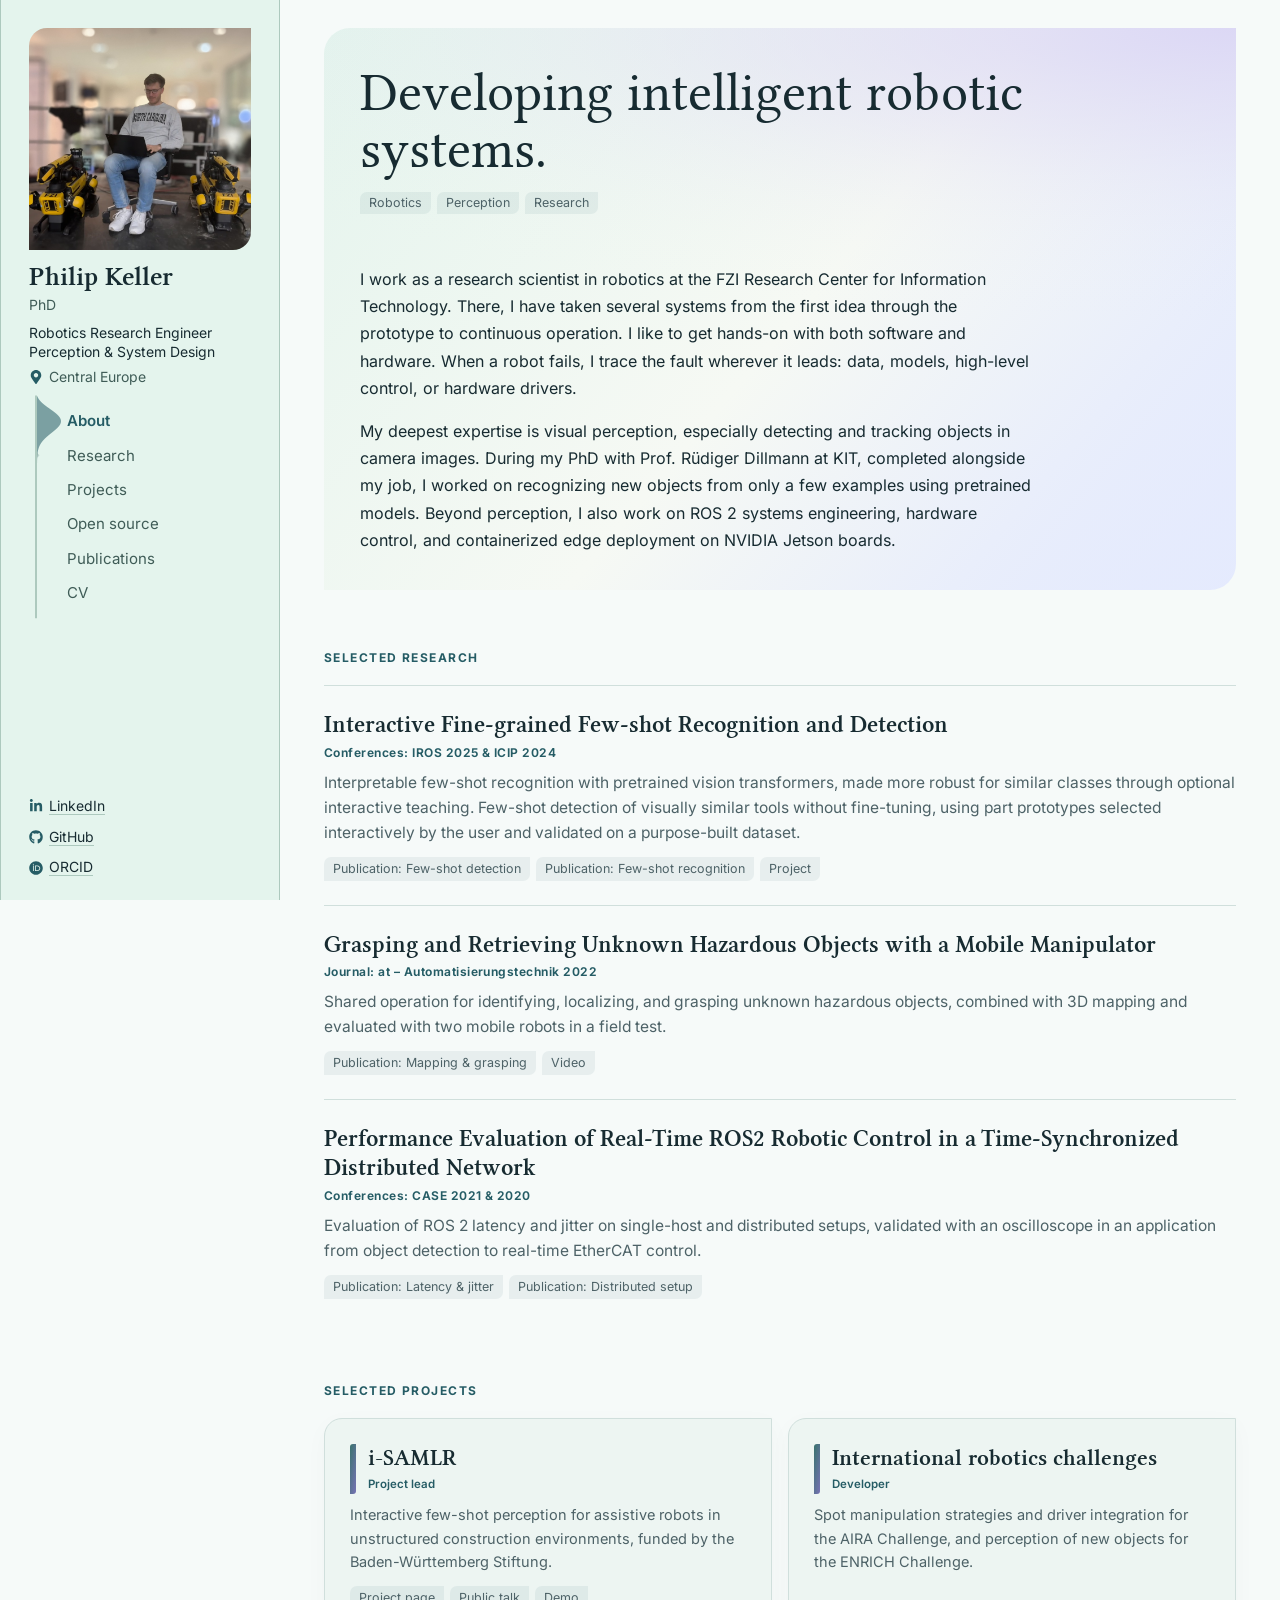
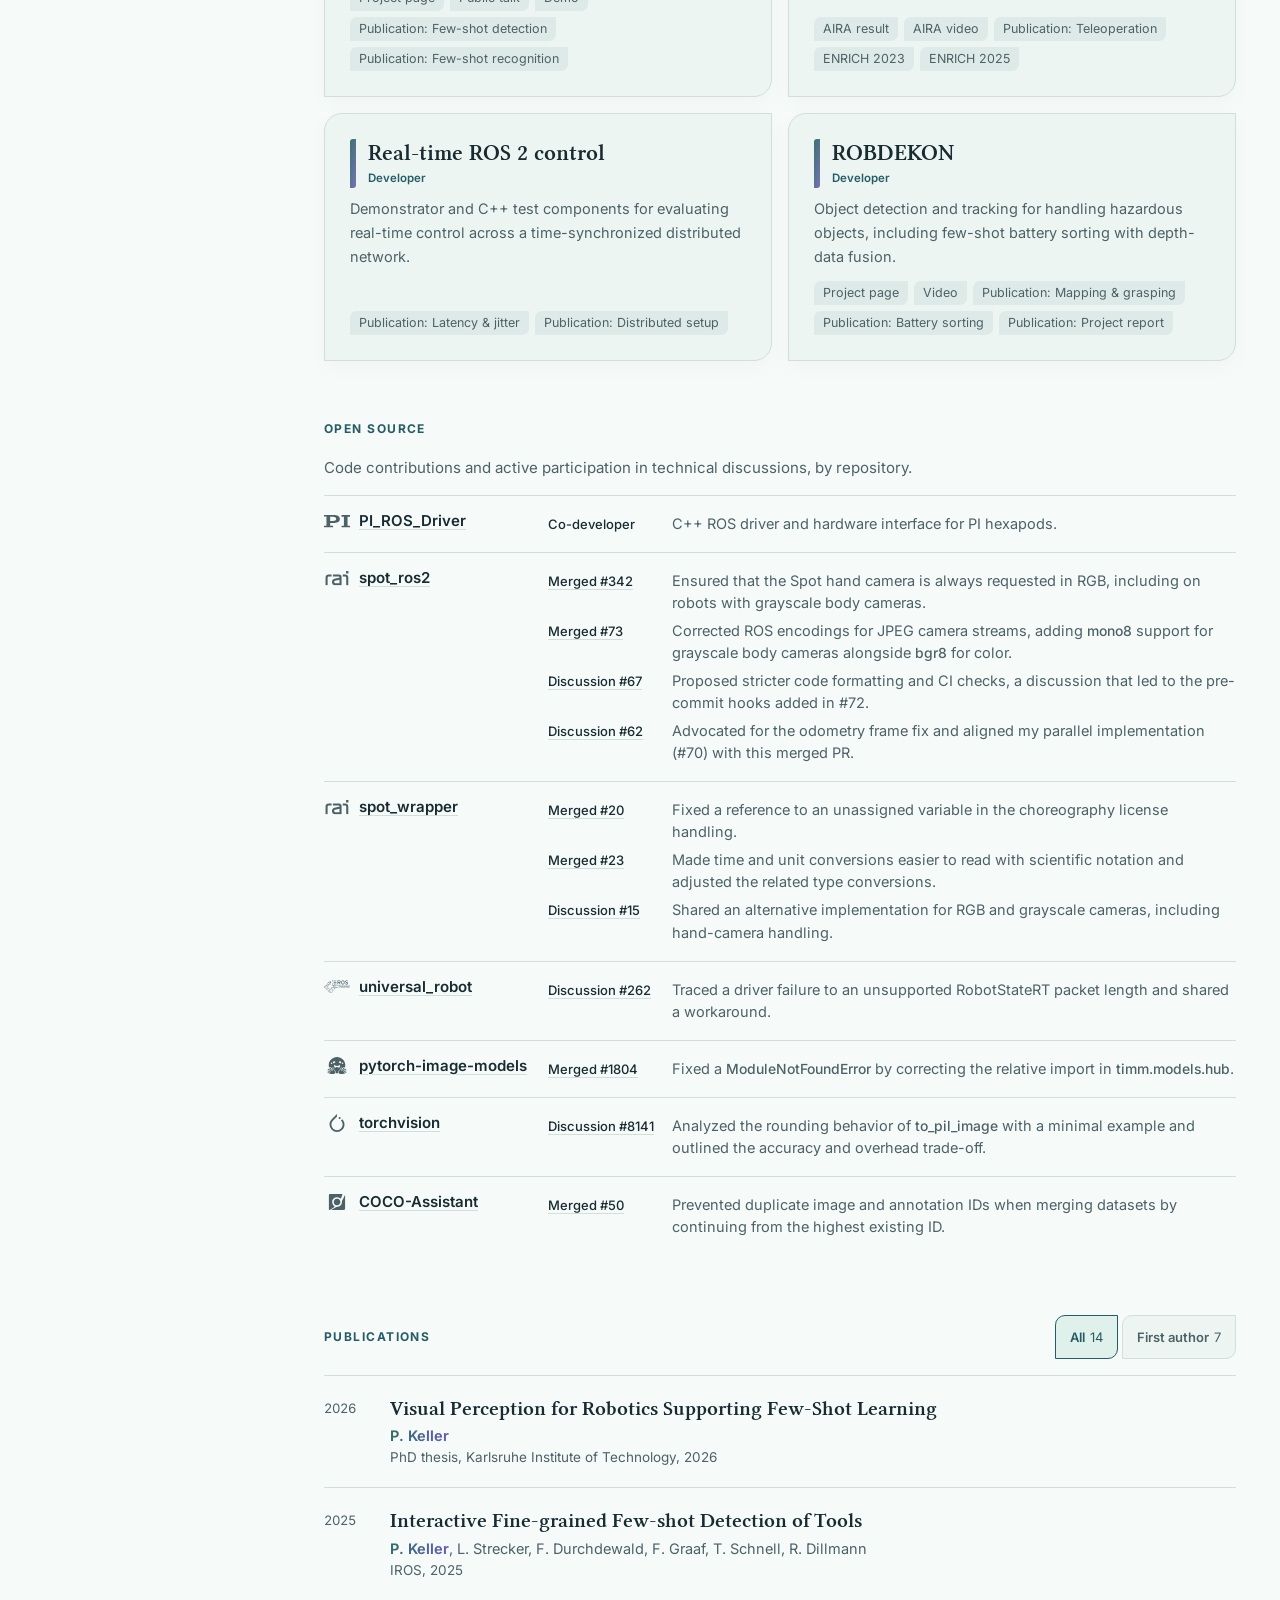
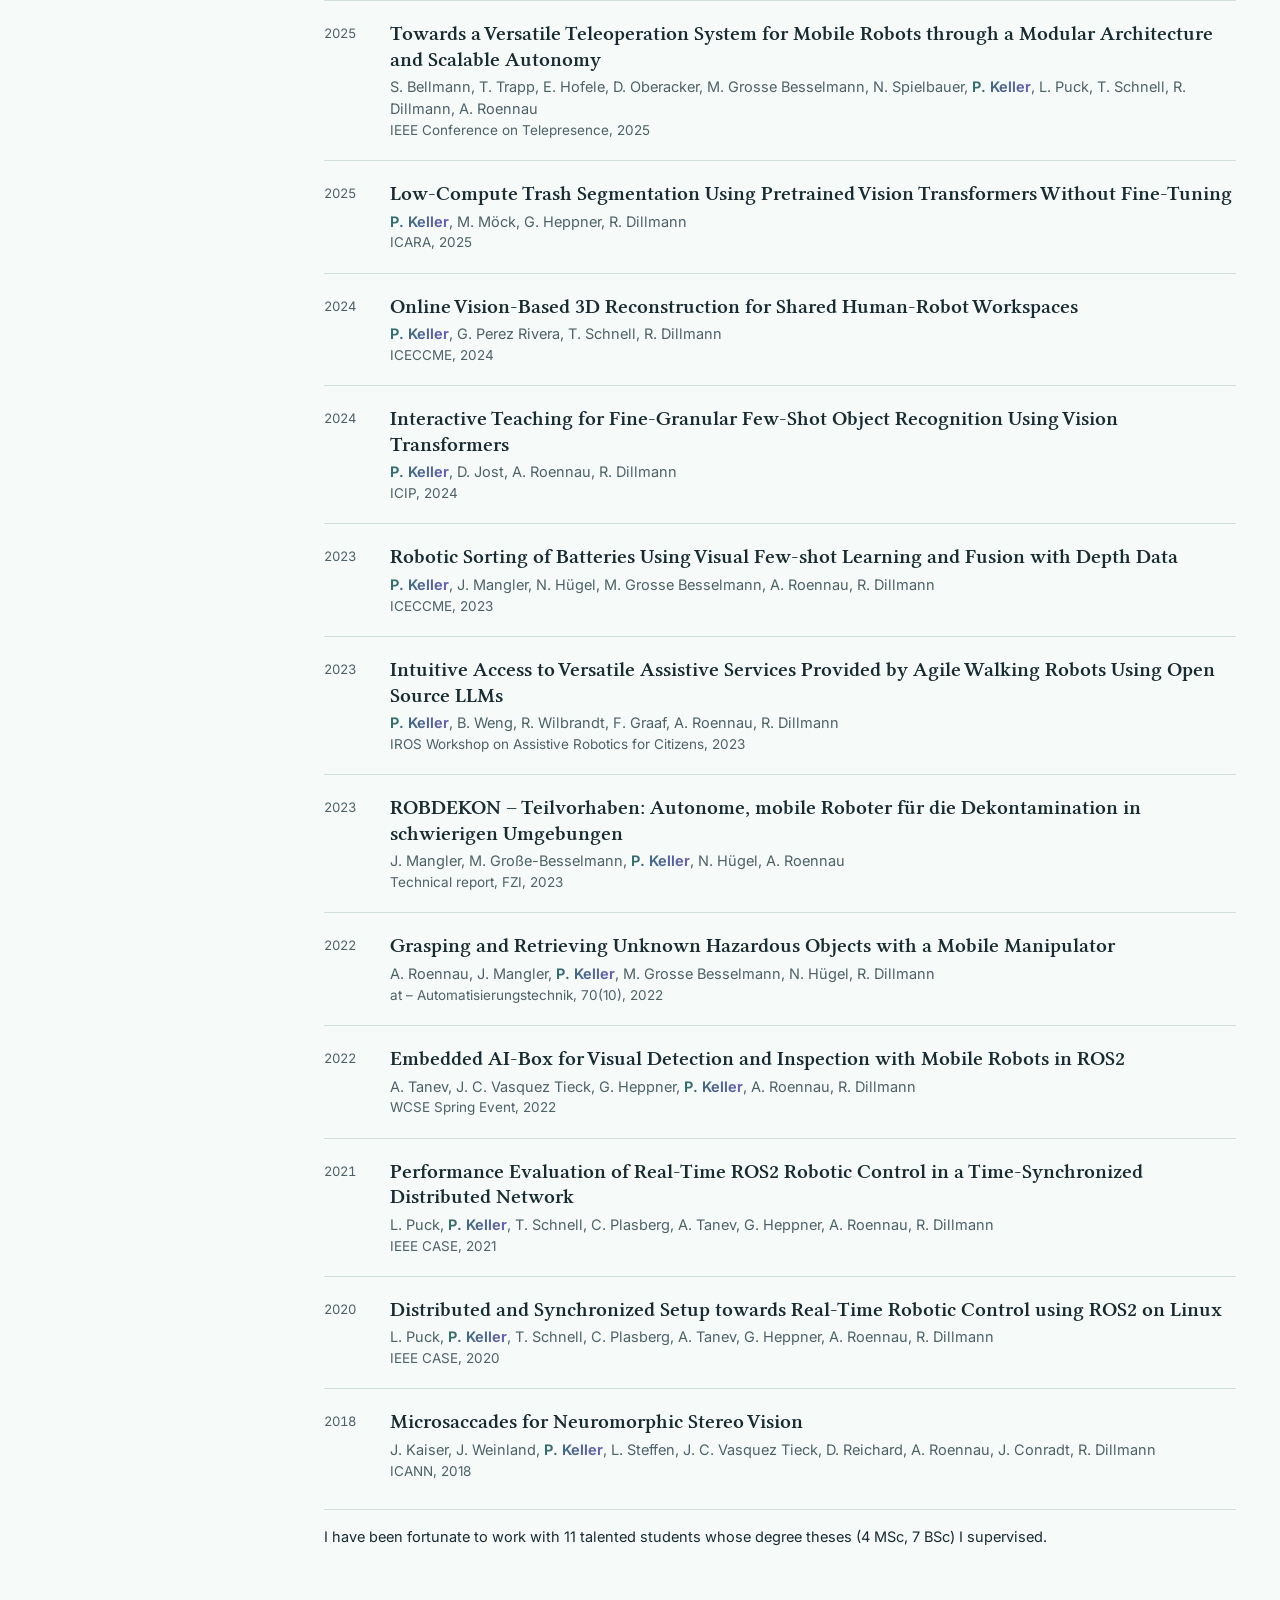
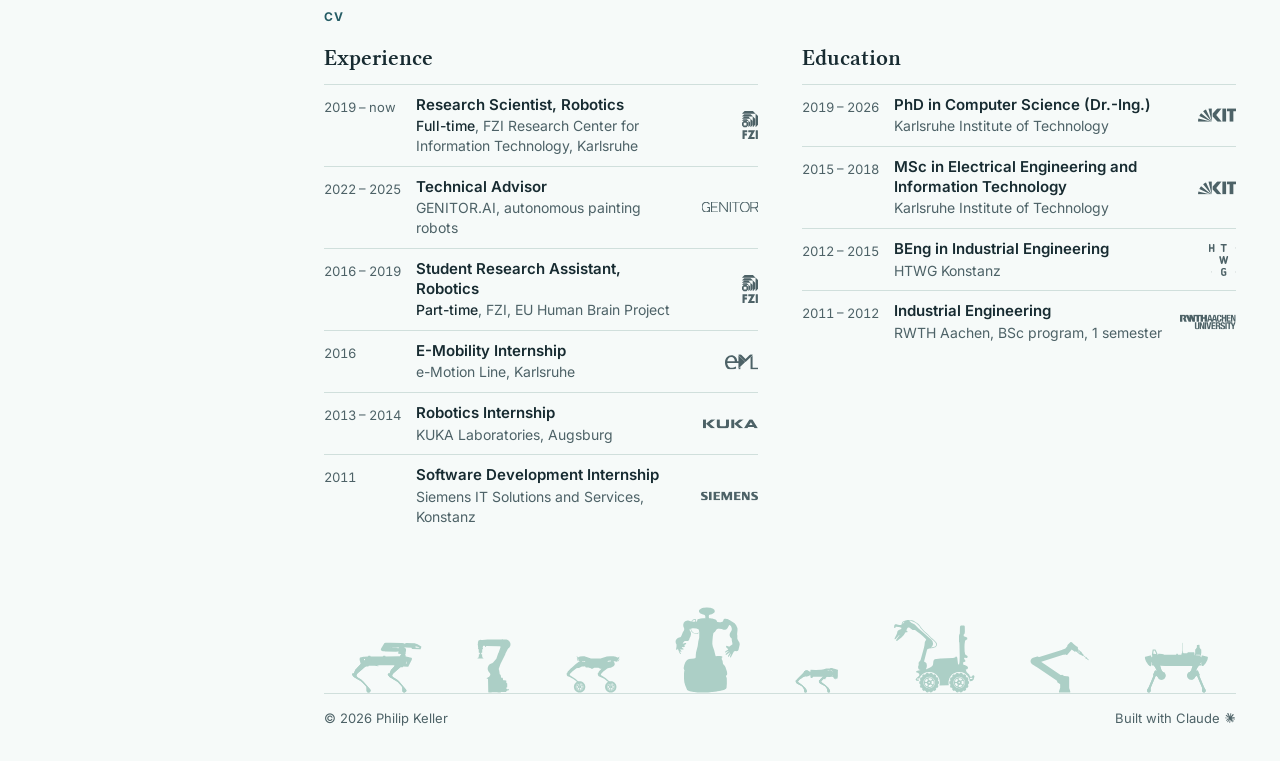
==== commit 16ccdd30: "Add a summary page for each publication Every publication link on the main page now opens a local pa" ====
--- a/index.html
+++ b/index.html
@@ -108,23 +108,23 @@
             <h3>Interactive Fine-grained Few-shot Recognition and Detection</h3>
             <p class="venue">Conferences: IROS 2025 &amp; ICIP 2024</p>
             <p>Interpretable few-shot recognition with pretrained vision transformers, made more robust for similar classes through optional interactive teaching. Few-shot detection of visually similar tools without fine-tuning, using part prototypes selected interactively by the user and validated on a purpose-built dataset.</p>
-            <ul class="entry-links"><li><a href="https://doi.org/10.1109/IROS60139.2025.11246465" rel="noopener" aria-label="Publication · Few-shot detection: Interactive Fine-grained Few-shot Recognition and Detection">Publication · Few-shot detection</a></li><li><a href="https://doi.org/10.1109/ICIP51287.2024.10647556" rel="noopener" aria-label="Publication · Few-shot recognition: Interactive Fine-grained Few-shot Recognition and Detection">Publication · Few-shot recognition</a></li><li><a href="https://www.fzi.de/en/project/i-samlr/" rel="noopener" aria-label="Project: Interactive Fine-grained Few-shot Recognition and Detection">Project</a></li></ul>
+            <ul class="entry-links"><li><a href="publications/iros-2025-few-shot-tool-detection/" rel="noopener" aria-label="Publication (Few-shot detection): Interactive Fine-grained Few-shot Recognition and Detection">Publication: Few-shot detection</a></li><li><a href="publications/icip-2024-interactive-teaching/" rel="noopener" aria-label="Publication (Few-shot recognition): Interactive Fine-grained Few-shot Recognition and Detection">Publication: Few-shot recognition</a></li><li><a href="https://www.fzi.de/en/project/i-samlr/" rel="noopener" aria-label="Project: Interactive Fine-grained Few-shot Recognition and Detection">Project</a></li></ul>
           </div>
         </article>
         <article class="paper">
           <div>
-            <h3><a href="https://doi.org/10.1515/auto-2022-0061">Grasping and Retrieving Unknown Hazardous Objects with a Mobile Manipulator</a></h3>
+            <h3><a href="publications/at-2022-hazardous-object-grasping/">Grasping and Retrieving Unknown Hazardous Objects with a Mobile Manipulator</a></h3>
             <p class="venue">Journal: at – Automatisierungstechnik 2022</p>
             <p>Shared operation for identifying, localizing, and grasping unknown hazardous objects, combined with 3D mapping and evaluated with two mobile robots in a field test.</p>
-            <ul class="entry-links"><li><a href="https://doi.org/10.1515/auto-2022-0061" rel="noopener" aria-label="Publication · Mapping &amp; grasping: Grasping and Retrieving Unknown Hazardous Objects with a Mobile Manipulator">Publication · Mapping &amp; grasping</a></li><li><a href="https://www.youtube.com/watch?v=ze_DPKZqLZw" rel="noopener" aria-label="Video: Grasping and Retrieving Unknown Hazardous Objects with a Mobile Manipulator">Video</a></li></ul>
+            <ul class="entry-links"><li><a href="publications/at-2022-hazardous-object-grasping/" rel="noopener" aria-label="Publication (Mapping &amp; grasping): Grasping and Retrieving Unknown Hazardous Objects with a Mobile Manipulator">Publication: Mapping &amp; grasping</a></li><li><a href="https://www.youtube.com/watch?v=ze_DPKZqLZw" rel="noopener" aria-label="Video: Grasping and Retrieving Unknown Hazardous Objects with a Mobile Manipulator">Video</a></li></ul>
           </div>
         </article>
         <article class="paper">
           <div>
-            <h3><a href="https://doi.org/10.1109/CASE49439.2021.9551447">Performance Evaluation of Real-Time ROS2 Robotic Control in a Time-Synchronized Distributed Network</a></h3>
+            <h3><a href="publications/case-2021-ros2-performance/">Performance Evaluation of Real-Time ROS2 Robotic Control in a Time-Synchronized Distributed Network</a></h3>
             <p class="venue">Conferences: CASE 2021 &amp; 2020</p>
             <p>Evaluation of ROS&nbsp;2 latency and jitter on single-host and distributed setups, validated with an oscilloscope in an application from object detection to real-time EtherCAT control.</p>
-            <ul class="entry-links"><li><a href="https://doi.org/10.1109/CASE49439.2021.9551447" rel="noopener" aria-label="Publication · Latency &amp; jitter: Performance Evaluation of Real-Time ROS2 Robotic Control in a Time-Synchronized Distributed Network">Publication · Latency &amp; jitter</a></li><li><a href="https://doi.org/10.1109/CASE48305.2020.9217010" rel="noopener" aria-label="Publication · Distributed setup: Performance Evaluation of Real-Time ROS2 Robotic Control in a Time-Synchronized Distributed Network">Publication · Distributed setup</a></li></ul>
+            <ul class="entry-links"><li><a href="publications/case-2021-ros2-performance/" rel="noopener" aria-label="Publication (Latency &amp; jitter): Performance Evaluation of Real-Time ROS2 Robotic Control in a Time-Synchronized Distributed Network">Publication: Latency &amp; jitter</a></li><li><a href="publications/case-2020-ros2-distributed-setup/" rel="noopener" aria-label="Publication (Distributed setup): Performance Evaluation of Real-Time ROS2 Robotic Control in a Time-Synchronized Distributed Network">Publication: Distributed setup</a></li></ul>
           </div>
         </article>
       </section>
@@ -140,7 +140,7 @@
               </div>
             </header>
             <p>Interactive few-shot perception for assistive robots in unstructured construction environments, funded by the Baden-Württemberg Stiftung.</p>
-            <ul class="entry-links"><li><a href="https://www.fzi.de/en/project/i-samlr/" rel="noopener" aria-label="Project page: i-SAMLR">Project page</a></li><li><a href="https://www.drones-magazin.de/presse/bring-mir-den-hammer-kollege-roboter-vortrag-und-austausch-im-technoseum-zu-fragen-autonomer-robotik/" rel="noopener" aria-label="Public talk: i-SAMLR">Public talk</a></li><li><a href="https://www.fzi.de/en/2024/10/02/fzi-presents-mobile-robotics-on-day-of-german-unity/" rel="noopener" aria-label="Demo: i-SAMLR">Demo</a></li><li><a href="https://doi.org/10.1109/IROS60139.2025.11246465" rel="noopener" aria-label="Publication · Few-shot detection: i-SAMLR">Publication · Few-shot detection</a></li><li><a href="https://doi.org/10.1109/ICIP51287.2024.10647556" rel="noopener" aria-label="Publication · Few-shot recognition: i-SAMLR">Publication · Few-shot recognition</a></li></ul>
+            <ul class="entry-links"><li><a href="https://www.fzi.de/en/project/i-samlr/" rel="noopener" aria-label="Project page: i-SAMLR">Project page</a></li><li><a href="https://www.drones-magazin.de/presse/bring-mir-den-hammer-kollege-roboter-vortrag-und-austausch-im-technoseum-zu-fragen-autonomer-robotik/" rel="noopener" aria-label="Public talk: i-SAMLR">Public talk</a></li><li><a href="https://www.fzi.de/en/2024/10/02/fzi-presents-mobile-robotics-on-day-of-german-unity/" rel="noopener" aria-label="Demo: i-SAMLR">Demo</a></li><li><a href="publications/iros-2025-few-shot-tool-detection/" rel="noopener" aria-label="Publication (Few-shot detection): i-SAMLR">Publication: Few-shot detection</a></li><li><a href="publications/icip-2024-interactive-teaching/" rel="noopener" aria-label="Publication (Few-shot recognition): i-SAMLR">Publication: Few-shot recognition</a></li></ul>
           </article>
           <article>
             <header class="project-heading">
@@ -150,7 +150,7 @@
               </div>
             </header>
             <p>Spot manipulation strategies and driver integration for the AIRA Challenge, and perception of new objects for the ENRICH Challenge.</p>
-            <ul class="entry-links"><li><a href="https://www.fzi.de/en/2024/06/19/fzi-research-center-for-information-technology-successful-at-aira-challenge/" rel="noopener" aria-label="AIRA result: International robotics challenges">AIRA result</a></li><li><a href="https://www.youtube.com/watch?v=AMxtxnGy-ZQ" rel="noopener" aria-label="AIRA video: International robotics challenges">AIRA video</a></li><li><a href="https://doi.org/10.1109/Telepresence66096.2025.11521742" rel="noopener" aria-label="Publication · Teleoperation: International robotics challenges">Publication · Teleoperation</a></li><li><a href="https://www.fkie.fraunhofer.de/en/press-releases/enrich2023-review.html" rel="noopener" aria-label="ENRICH 2023: International robotics challenges">ENRICH 2023</a></li><li><a href="https://www.fkie.fraunhofer.de/en/press-releases/summary-european-robotics-hackathon-2025.html" rel="noopener" aria-label="ENRICH 2025: International robotics challenges">ENRICH 2025</a></li></ul>
+            <ul class="entry-links"><li><a href="https://www.fzi.de/en/2024/06/19/fzi-research-center-for-information-technology-successful-at-aira-challenge/" rel="noopener" aria-label="AIRA result: International robotics challenges">AIRA result</a></li><li><a href="https://www.youtube.com/watch?v=AMxtxnGy-ZQ" rel="noopener" aria-label="AIRA video: International robotics challenges">AIRA video</a></li><li><a href="publications/telepresence-2025-teleoperation/" rel="noopener" aria-label="Publication (Teleoperation): International robotics challenges">Publication: Teleoperation</a></li><li><a href="https://www.fkie.fraunhofer.de/en/press-releases/enrich2023-review.html" rel="noopener" aria-label="ENRICH 2023: International robotics challenges">ENRICH 2023</a></li><li><a href="https://www.fkie.fraunhofer.de/en/press-releases/summary-european-robotics-hackathon-2025.html" rel="noopener" aria-label="ENRICH 2025: International robotics challenges">ENRICH 2025</a></li></ul>
           </article>
           <article>
             <header class="project-heading">
@@ -160,7 +160,7 @@
               </div>
             </header>
             <p>Demonstrator and C++ test components for evaluating real-time control across a time-synchronized distributed network.</p>
-            <ul class="entry-links"><li><a href="https://doi.org/10.1109/CASE49439.2021.9551447" rel="noopener" aria-label="Publication · Latency &amp; jitter: Real-time ROS 2 control">Publication · Latency &amp; jitter</a></li><li><a href="https://doi.org/10.1109/CASE48305.2020.9217010" rel="noopener" aria-label="Publication · Distributed setup: Real-time ROS 2 control">Publication · Distributed setup</a></li></ul>
+            <ul class="entry-links"><li><a href="publications/case-2021-ros2-performance/" rel="noopener" aria-label="Publication (Latency &amp; jitter): Real-time ROS 2 control">Publication: Latency &amp; jitter</a></li><li><a href="publications/case-2020-ros2-distributed-setup/" rel="noopener" aria-label="Publication (Distributed setup): Real-time ROS 2 control">Publication: Distributed setup</a></li></ul>
           </article>
           <article>
             <header class="project-heading">
@@ -170,7 +170,7 @@
               </div>
             </header>
             <p>Object detection and tracking for handling hazardous objects, including few-shot battery sorting with depth-data fusion.</p>
-            <ul class="entry-links"><li><a href="https://www.fzi.de/en/project/robdekon-i-and-ii/" rel="noopener" aria-label="Project page: ROBDEKON">Project page</a></li><li><a href="https://www.youtube.com/watch?v=ze_DPKZqLZw" rel="noopener" aria-label="Video: ROBDEKON">Video</a></li><li><a href="https://doi.org/10.1515/auto-2022-0061" rel="noopener" aria-label="Publication · Mapping &amp; grasping: ROBDEKON">Publication · Mapping &amp; grasping</a></li><li><a href="https://doi.org/10.1109/ICECCME57830.2023.10253347" rel="noopener" aria-label="Publication · Battery sorting: ROBDEKON">Publication · Battery sorting</a></li><li><a href="https://doi.org/10.2314/KXP:1880638576" rel="noopener" aria-label="Publication · Project report: ROBDEKON">Publication · Project report</a></li></ul>
+            <ul class="entry-links"><li><a href="https://www.fzi.de/en/project/robdekon-i-and-ii/" rel="noopener" aria-label="Project page: ROBDEKON">Project page</a></li><li><a href="https://www.youtube.com/watch?v=ze_DPKZqLZw" rel="noopener" aria-label="Video: ROBDEKON">Video</a></li><li><a href="publications/at-2022-hazardous-object-grasping/" rel="noopener" aria-label="Publication (Mapping &amp; grasping): ROBDEKON">Publication: Mapping &amp; grasping</a></li><li><a href="publications/iceccme-2023-battery-sorting/" rel="noopener" aria-label="Publication (Battery sorting): ROBDEKON">Publication: Battery sorting</a></li><li><a href="publications/robdekon-report-2023/" rel="noopener" aria-label="Publication (Project report): ROBDEKON">Publication: Project report</a></li></ul>
           </article>
         </div>
       </section>
@@ -200,20 +200,20 @@
           </div>
         </div>
         <ol class="pubs">
-          <li data-first data-year="2026"><a href="https://doi.org/10.5445/IR/1000197460">Visual Perception for Robotics Supporting Few-Shot Learning</a><p><b>P. Keller</b></p><p class="src">PhD thesis, Karlsruhe Institute of Technology, 2026</p></li>
-          <li data-first data-year="2025"><a href="https://doi.org/10.1109/IROS60139.2025.11246465">Interactive Fine-grained Few-shot Detection of Tools</a><p><b>P. Keller</b>, L. Strecker, F. Durchdewald, F. Graaf, T. Schnell, R. Dillmann</p><p class="src">IROS, 2025</p></li>
-          <li data-year="2025"><a href="https://doi.org/10.1109/Telepresence66096.2025.11521742">Towards a Versatile Teleoperation System for Mobile Robots through a Modular Architecture and Scalable Autonomy</a><p>S. Bellmann, T. Trapp, E. Hofele, D. Oberacker, M. Grosse Besselmann, N. Spielbauer, <b>P. Keller</b>, L. Puck, T. Schnell, R. Dillmann, A. Roennau</p><p class="src">IEEE Conference on Telepresence, 2025</p></li>
-          <li data-first data-year="2025"><a href="https://doi.org/10.1109/ICARA64554.2025.10977695">Low-Compute Trash Segmentation Using Pretrained Vision Transformers Without Fine-Tuning</a><p><b>P. Keller</b>, M. Möck, G. Heppner, R. Dillmann</p><p class="src">ICARA, 2025</p></li>
-          <li data-first data-year="2024"><a href="https://doi.org/10.1109/ICECCME62383.2024.10797153">Online Vision-Based 3D Reconstruction for Shared Human-Robot Workspaces</a><p><b>P. Keller</b>, G. Perez Rivera, T. Schnell, R. Dillmann</p><p class="src">ICECCME, 2024</p></li>
-          <li data-first data-year="2024"><a href="https://doi.org/10.1109/ICIP51287.2024.10647556">Interactive Teaching for Fine-Granular Few-Shot Object Recognition Using Vision Transformers</a><p><b>P. Keller</b>, D. Jost, A. Roennau, R. Dillmann</p><p class="src">ICIP, 2024</p></li>
-          <li data-first data-year="2023"><a href="https://doi.org/10.1109/ICECCME57830.2023.10253347">Robotic Sorting of Batteries Using Visual Few-shot Learning and Fusion with Depth Data</a><p><b>P. Keller</b>, J. Mangler, N. Hügel, M. Grosse Besselmann, A. Roennau, R. Dillmann</p><p class="src">ICECCME, 2023</p></li>
-          <li data-first data-year="2023"><a href="https://drive.google.com/file/d/1JzyzgvgRz0C0sQnbJlCnEIGaX5K6ErEm/view">Intuitive Access to Versatile Assistive Services Provided by Agile Walking Robots Using Open Source LLMs</a><p><b>P. Keller</b>, B. Weng, R. Wilbrandt, F. Graaf, A. Roennau, R. Dillmann</p><p class="src">IROS Workshop on Assistive Robotics for Citizens, 2023</p></li>
-          <li data-year="2023"><a href="https://doi.org/10.2314/KXP:1880638576">ROBDEKON – Teilvorhaben: Autonome, mobile Roboter für die Dekontamination in schwierigen Umgebungen</a><p>J. Mangler, M. Große-Besselmann, <b>P. Keller</b>, N. Hügel, A. Roennau</p><p class="src">Technical report, FZI, 2023</p></li>
-          <li data-year="2022"><a href="https://doi.org/10.1515/auto-2022-0061">Grasping and Retrieving Unknown Hazardous Objects with a Mobile Manipulator</a><p>A. Roennau, J. Mangler, <b>P. Keller</b>, M. Grosse Besselmann, N. Hügel, R. Dillmann</p><p class="src">at – Automatisierungstechnik, 70(10), 2022</p></li>
-          <li data-year="2022"><a href="https://doi.org/10.18178/wcse.2022.04.054">Embedded AI-Box for Visual Detection and Inspection with Mobile Robots in ROS2</a><p>A. Tanev, J. C. Vasquez Tieck, G. Heppner, <b>P. Keller</b>, A. Roennau, R. Dillmann</p><p class="src">WCSE Spring Event, 2022</p></li>
-          <li data-year="2021"><a href="https://doi.org/10.1109/CASE49439.2021.9551447">Performance Evaluation of Real-Time ROS2 Robotic Control in a Time-Synchronized Distributed Network</a><p>L. Puck, <b>P. Keller</b>, T. Schnell, C. Plasberg, A. Tanev, G. Heppner, A. Roennau, R. Dillmann</p><p class="src">IEEE CASE, 2021</p></li>
-          <li data-year="2020"><a href="https://doi.org/10.1109/CASE48305.2020.9217010">Distributed and Synchronized Setup towards Real-Time Robotic Control using ROS2 on Linux</a><p>L. Puck, <b>P. Keller</b>, T. Schnell, C. Plasberg, A. Tanev, G. Heppner, A. Roennau, R. Dillmann</p><p class="src">IEEE CASE, 2020</p></li>
-          <li data-year="2018"><a href="https://doi.org/10.1007/978-3-030-01418-6_24">Microsaccades for Neuromorphic Stereo Vision</a><p>J. Kaiser, J. Weinland, <b>P. Keller</b>, L. Steffen, J. C. Vasquez Tieck, D. Reichard, A. Roennau, J. Conradt, R. Dillmann</p><p class="src">ICANN, 2018</p></li>
+          <li data-first data-year="2026"><a href="publications/phd-thesis-2026/">Visual Perception for Robotics Supporting Few-Shot Learning</a><p><b>P. Keller</b></p><p class="src">PhD thesis, Karlsruhe Institute of Technology, 2026</p></li>
+          <li data-first data-year="2025"><a href="publications/iros-2025-few-shot-tool-detection/">Interactive Fine-grained Few-shot Detection of Tools</a><p><b>P. Keller</b>, L. Strecker, F. Durchdewald, F. Graaf, T. Schnell, R. Dillmann</p><p class="src">IROS, 2025</p></li>
+          <li data-year="2025"><a href="publications/telepresence-2025-teleoperation/">Towards a Versatile Teleoperation System for Mobile Robots through a Modular Architecture and Scalable Autonomy</a><p>S. Bellmann, T. Trapp, E. Hofele, D. Oberacker, M. Grosse Besselmann, N. Spielbauer, <b>P. Keller</b>, L. Puck, T. Schnell, R. Dillmann, A. Roennau</p><p class="src">IEEE Conference on Telepresence, 2025</p></li>
+          <li data-first data-year="2025"><a href="publications/icara-2025-trash-segmentation/">Low-Compute Trash Segmentation Using Pretrained Vision Transformers Without Fine-Tuning</a><p><b>P. Keller</b>, M. Möck, G. Heppner, R. Dillmann</p><p class="src">ICARA, 2025</p></li>
+          <li data-first data-year="2024"><a href="publications/iceccme-2024-3d-reconstruction/">Online Vision-Based 3D Reconstruction for Shared Human-Robot Workspaces</a><p><b>P. Keller</b>, G. Perez Rivera, T. Schnell, R. Dillmann</p><p class="src">ICECCME, 2024</p></li>
+          <li data-first data-year="2024"><a href="publications/icip-2024-interactive-teaching/">Interactive Teaching for Fine-Granular Few-Shot Object Recognition Using Vision Transformers</a><p><b>P. Keller</b>, D. Jost, A. Roennau, R. Dillmann</p><p class="src">ICIP, 2024</p></li>
+          <li data-first data-year="2023"><a href="publications/iceccme-2023-battery-sorting/">Robotic Sorting of Batteries Using Visual Few-shot Learning and Fusion with Depth Data</a><p><b>P. Keller</b>, J. Mangler, N. Hügel, M. Grosse Besselmann, A. Roennau, R. Dillmann</p><p class="src">ICECCME, 2023</p></li>
+          <li data-first data-year="2023"><a href="publications/iros-ws-2023-llm-assistive-services/">Intuitive Access to Versatile Assistive Services Provided by Agile Walking Robots Using Open Source LLMs</a><p><b>P. Keller</b>, B. Weng, R. Wilbrandt, F. Graaf, A. Roennau, R. Dillmann</p><p class="src">IROS Workshop on Assistive Robotics for Citizens, 2023</p></li>
+          <li data-year="2023"><a href="publications/robdekon-report-2023/">ROBDEKON – Teilvorhaben: Autonome, mobile Roboter für die Dekontamination in schwierigen Umgebungen</a><p>J. Mangler, M. Große-Besselmann, <b>P. Keller</b>, N. Hügel, A. Roennau</p><p class="src">Technical report, FZI, 2023</p></li>
+          <li data-year="2022"><a href="publications/at-2022-hazardous-object-grasping/">Grasping and Retrieving Unknown Hazardous Objects with a Mobile Manipulator</a><p>A. Roennau, J. Mangler, <b>P. Keller</b>, M. Grosse Besselmann, N. Hügel, R. Dillmann</p><p class="src">at – Automatisierungstechnik, 70(10), 2022</p></li>
+          <li data-year="2022"><a href="publications/wcse-2022-embedded-ai-box/">Embedded AI-Box for Visual Detection and Inspection with Mobile Robots in ROS2</a><p>A. Tanev, J. C. Vasquez Tieck, G. Heppner, <b>P. Keller</b>, A. Roennau, R. Dillmann</p><p class="src">WCSE Spring Event, 2022</p></li>
+          <li data-year="2021"><a href="publications/case-2021-ros2-performance/">Performance Evaluation of Real-Time ROS2 Robotic Control in a Time-Synchronized Distributed Network</a><p>L. Puck, <b>P. Keller</b>, T. Schnell, C. Plasberg, A. Tanev, G. Heppner, A. Roennau, R. Dillmann</p><p class="src">IEEE CASE, 2021</p></li>
+          <li data-year="2020"><a href="publications/case-2020-ros2-distributed-setup/">Distributed and Synchronized Setup towards Real-Time Robotic Control using ROS2 on Linux</a><p>L. Puck, <b>P. Keller</b>, T. Schnell, C. Plasberg, A. Tanev, G. Heppner, A. Roennau, R. Dillmann</p><p class="src">IEEE CASE, 2020</p></li>
+          <li data-year="2018"><a href="publications/icann-2018-microsaccades/">Microsaccades for Neuromorphic Stereo Vision</a><p>J. Kaiser, J. Weinland, <b>P. Keller</b>, L. Steffen, J. C. Vasquez Tieck, D. Reichard, A. Roennau, J. Conradt, R. Dillmann</p><p class="src">ICANN, 2018</p></li>
         </ol>
         <p class="pub-note">I have been fortunate to work with 11 talented students whose degree theses (4&nbsp;MSc, 7&nbsp;BSc) I supervised.</p>
       </section>
@@ -221,7 +221,7 @@
       <section id="cv">
         <h2 class="label">CV</h2>
         <div class="cv-body">
-          <div class="cv-group"><h3>Experience</h3><dl class="timeline"><dt>2019 – now</dt><dd><b>Research Scientist, Robotics</b><span class="where"><span class="kind">Full-time</span> · FZI Research Center for Information Technology, Karlsruhe</span><svg class="cv-logo cv-logo-fzi" aria-hidden="true" focusable="false"><use href="#logo-fzi"/></svg></dd><dt>2022 – 2025</dt><dd><b>Technical Advisor</b><span class="where">GENITOR.AI, autonomous painting robots</span><svg class="cv-logo cv-logo-genitor" aria-hidden="true" focusable="false"><use href="#logo-genitor"/></svg></dd><dt>2016 – 2019</dt><dd><b>Student Research Assistant, Robotics</b><span class="where"><span class="kind">Part-time</span> · FZI, EU Human Brain Project</span><svg class="cv-logo cv-logo-fzi" aria-hidden="true" focusable="false"><use href="#logo-fzi"/></svg></dd><dt>2016</dt><dd><b>E-Mobility Internship</b><span class="where">e-Motion Line, Karlsruhe</span><svg class="cv-logo cv-logo-eml" aria-hidden="true" focusable="false"><use href="#logo-eml"/></svg></dd><dt>2013 – 2014</dt><dd><b>Robotics Internship</b><span class="where">KUKA Laboratories, Augsburg</span><svg class="cv-logo cv-logo-kuka" aria-hidden="true" focusable="false"><use href="#logo-kuka"/></svg></dd><dt>2011</dt><dd><b>Software Development Internship</b><span class="where">Siemens IT Solutions and Services, Konstanz</span><svg class="cv-logo cv-logo-siemens" aria-hidden="true" focusable="false"><use href="#logo-siemens"/></svg></dd></dl></div>
+          <div class="cv-group"><h3>Experience</h3><dl class="timeline"><dt>2019 – now</dt><dd><b>Research Scientist, Robotics</b><span class="where"><span class="kind">Full-time</span>, FZI Research Center for Information Technology, Karlsruhe</span><svg class="cv-logo cv-logo-fzi" aria-hidden="true" focusable="false"><use href="#logo-fzi"/></svg></dd><dt>2022 – 2025</dt><dd><b>Technical Advisor</b><span class="where">GENITOR.AI, autonomous painting robots</span><svg class="cv-logo cv-logo-genitor" aria-hidden="true" focusable="false"><use href="#logo-genitor"/></svg></dd><dt>2016 – 2019</dt><dd><b>Student Research Assistant, Robotics</b><span class="where"><span class="kind">Part-time</span>, FZI, EU Human Brain Project</span><svg class="cv-logo cv-logo-fzi" aria-hidden="true" focusable="false"><use href="#logo-fzi"/></svg></dd><dt>2016</dt><dd><b>E-Mobility Internship</b><span class="where">e-Motion Line, Karlsruhe</span><svg class="cv-logo cv-logo-eml" aria-hidden="true" focusable="false"><use href="#logo-eml"/></svg></dd><dt>2013 – 2014</dt><dd><b>Robotics Internship</b><span class="where">KUKA Laboratories, Augsburg</span><svg class="cv-logo cv-logo-kuka" aria-hidden="true" focusable="false"><use href="#logo-kuka"/></svg></dd><dt>2011</dt><dd><b>Software Development Internship</b><span class="where">Siemens IT Solutions and Services, Konstanz</span><svg class="cv-logo cv-logo-siemens" aria-hidden="true" focusable="false"><use href="#logo-siemens"/></svg></dd></dl></div>
           <div class="cv-group"><h3>Education</h3><dl class="timeline"><dt>2019 – 2026</dt><dd><b>PhD in Computer Science (Dr.-Ing.)</b><span class="where">Karlsruhe Institute of Technology</span><svg class="cv-logo cv-logo-kit" aria-hidden="true" focusable="false"><use href="#logo-kit"/></svg></dd><dt>2015 – 2018</dt><dd><b>MSc in Electrical Engineering and Information Technology</b><span class="where">Karlsruhe Institute of Technology</span><svg class="cv-logo cv-logo-kit" aria-hidden="true" focusable="false"><use href="#logo-kit"/></svg></dd><dt>2012 – 2015</dt><dd><b>BEng in Industrial Engineering</b><span class="where">HTWG Konstanz</span><svg class="cv-logo cv-logo-htwg" aria-hidden="true" focusable="false"><use href="#logo-htwg"/></svg></dd><dt>2011 – 2012</dt><dd><b>Industrial Engineering</b><span class="where">RWTH Aachen, BSc program, 1 semester</span><svg class="cv-logo cv-logo-rwth" aria-hidden="true" focusable="false"><use href="#logo-rwth"/></svg></dd></dl></div>
         </div>
       </section>
